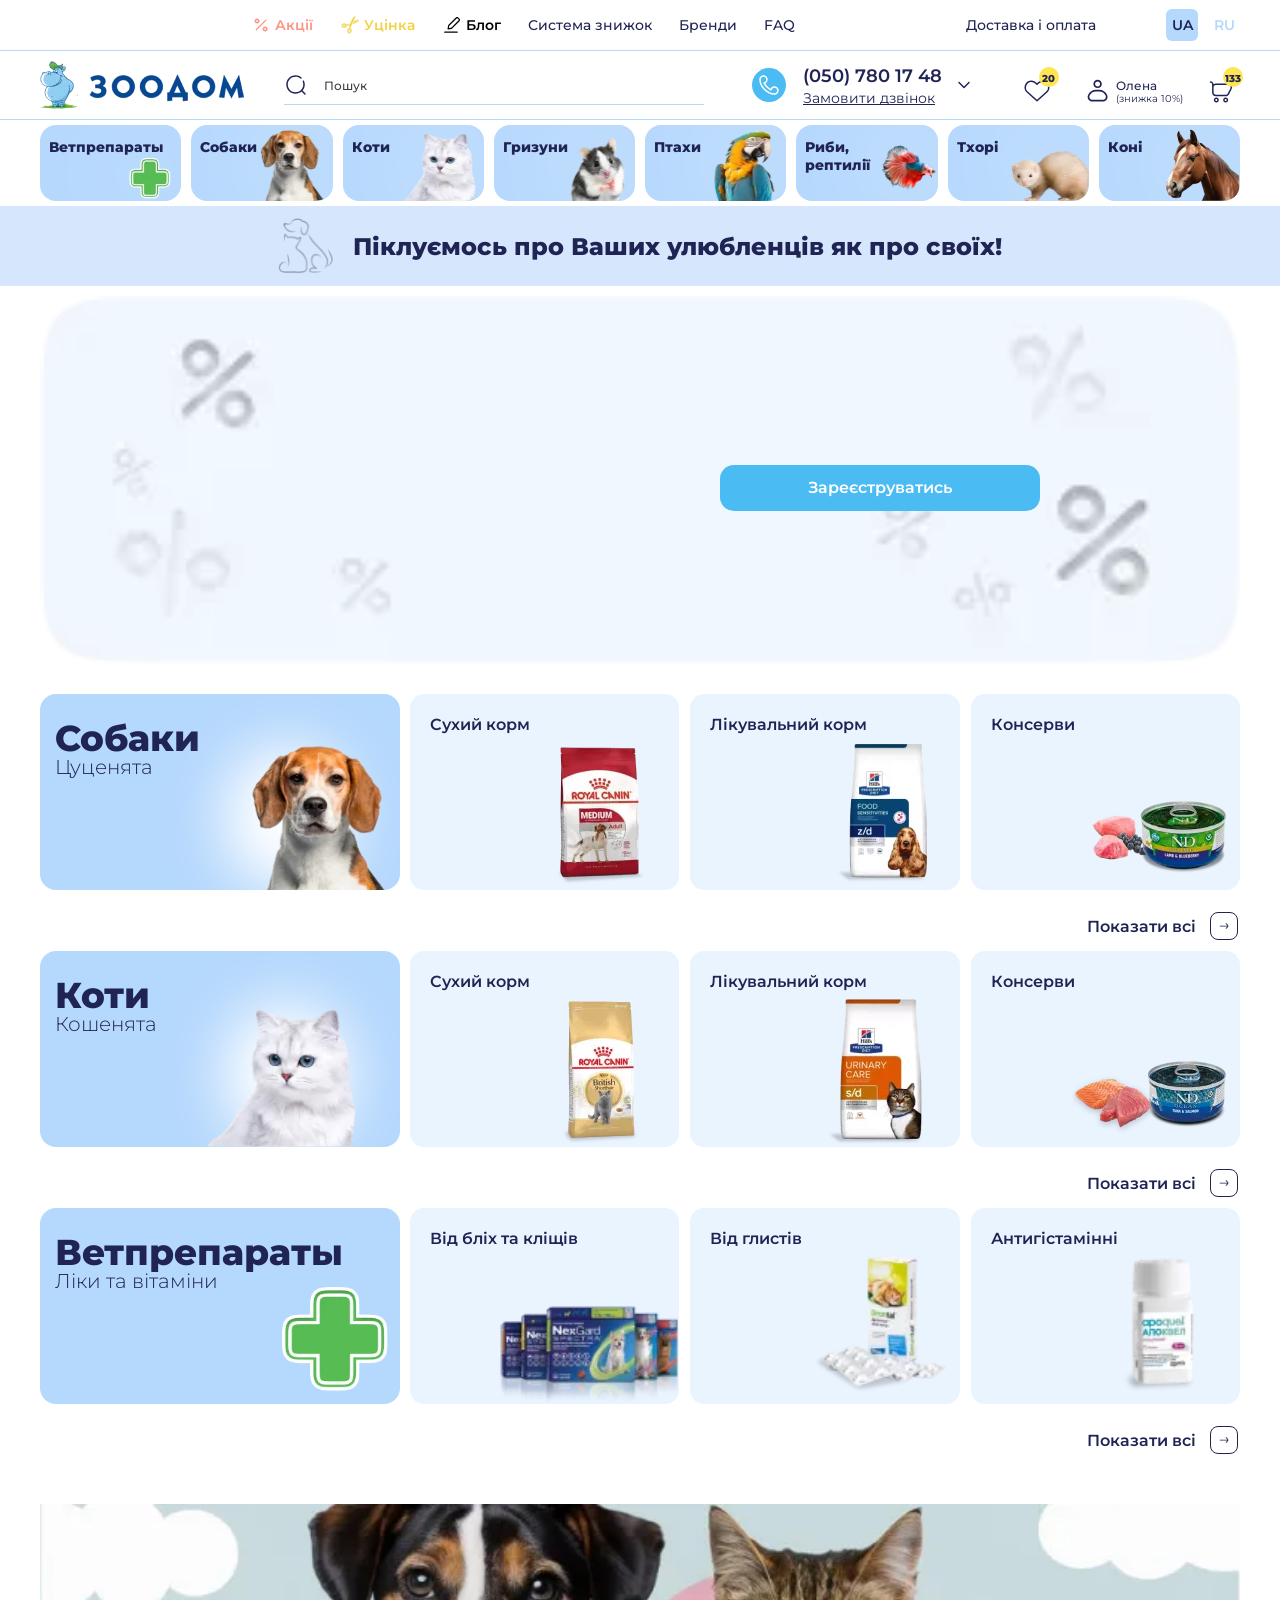
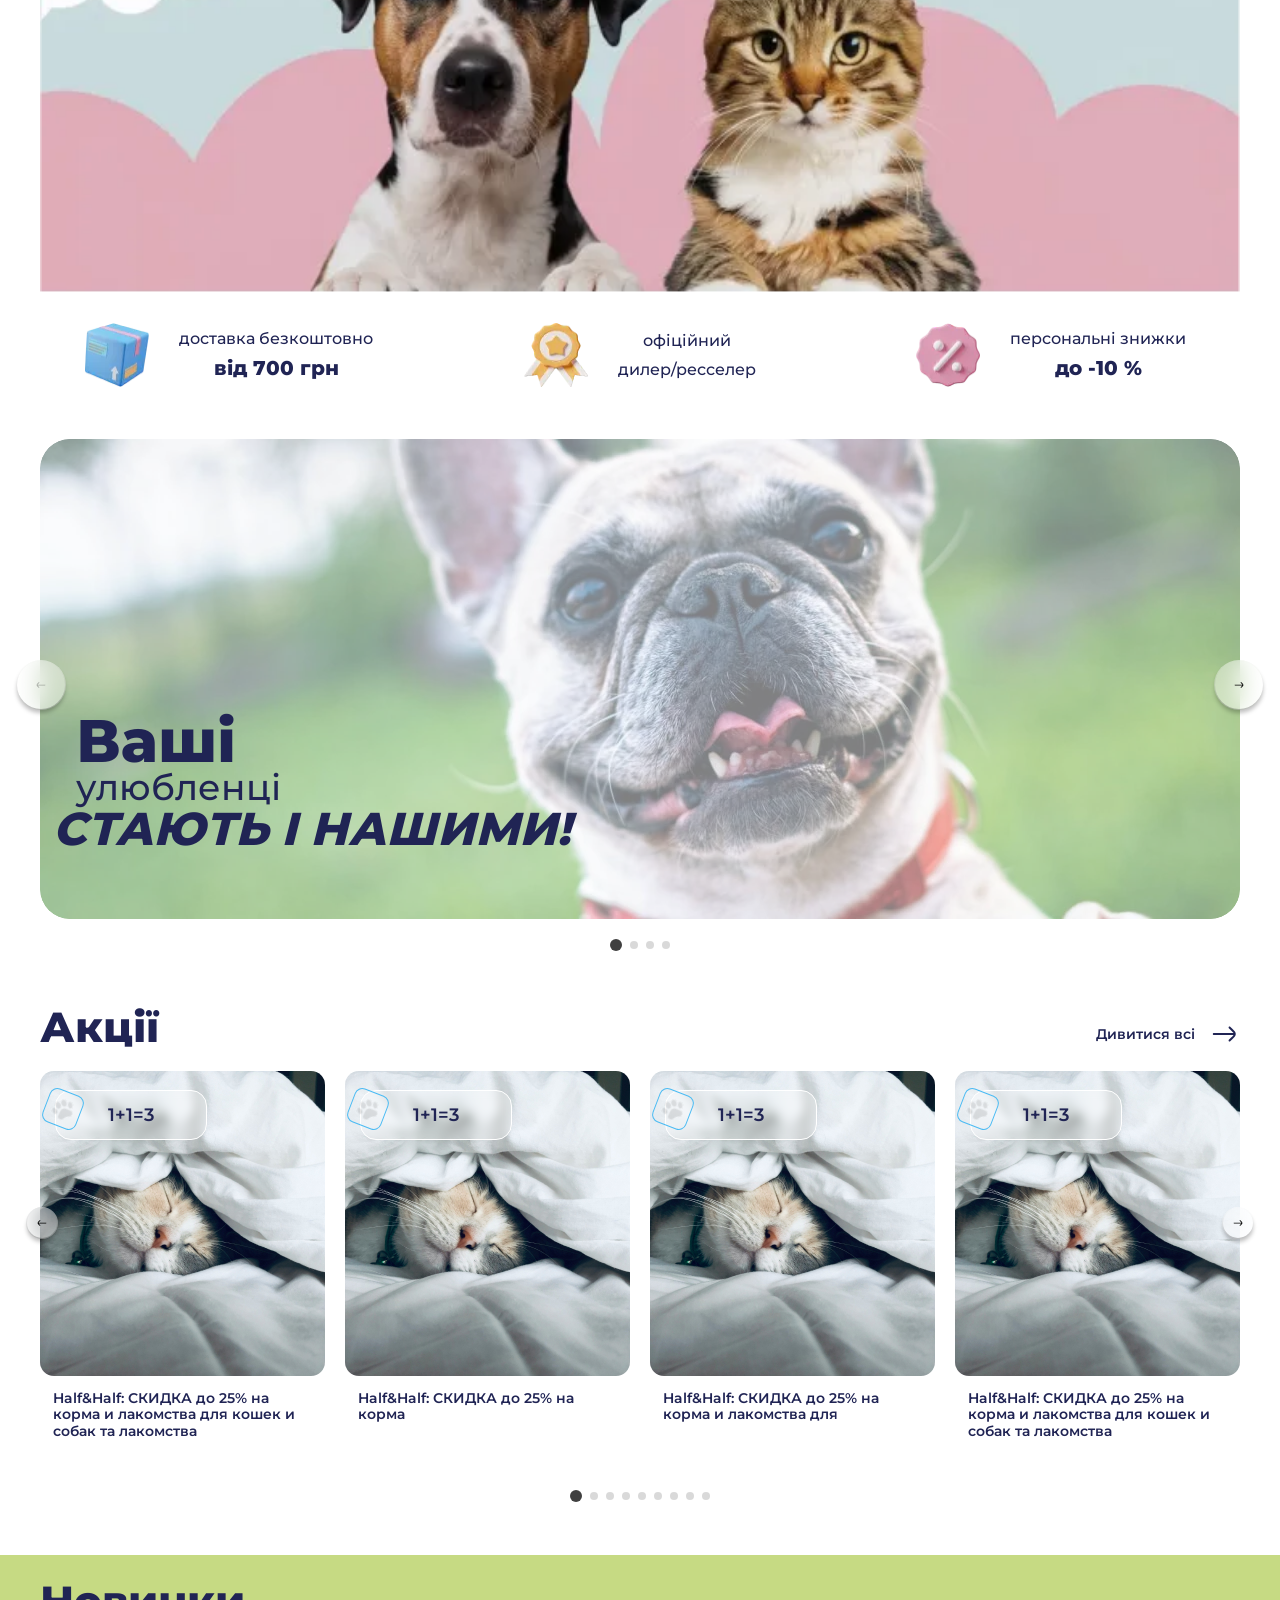
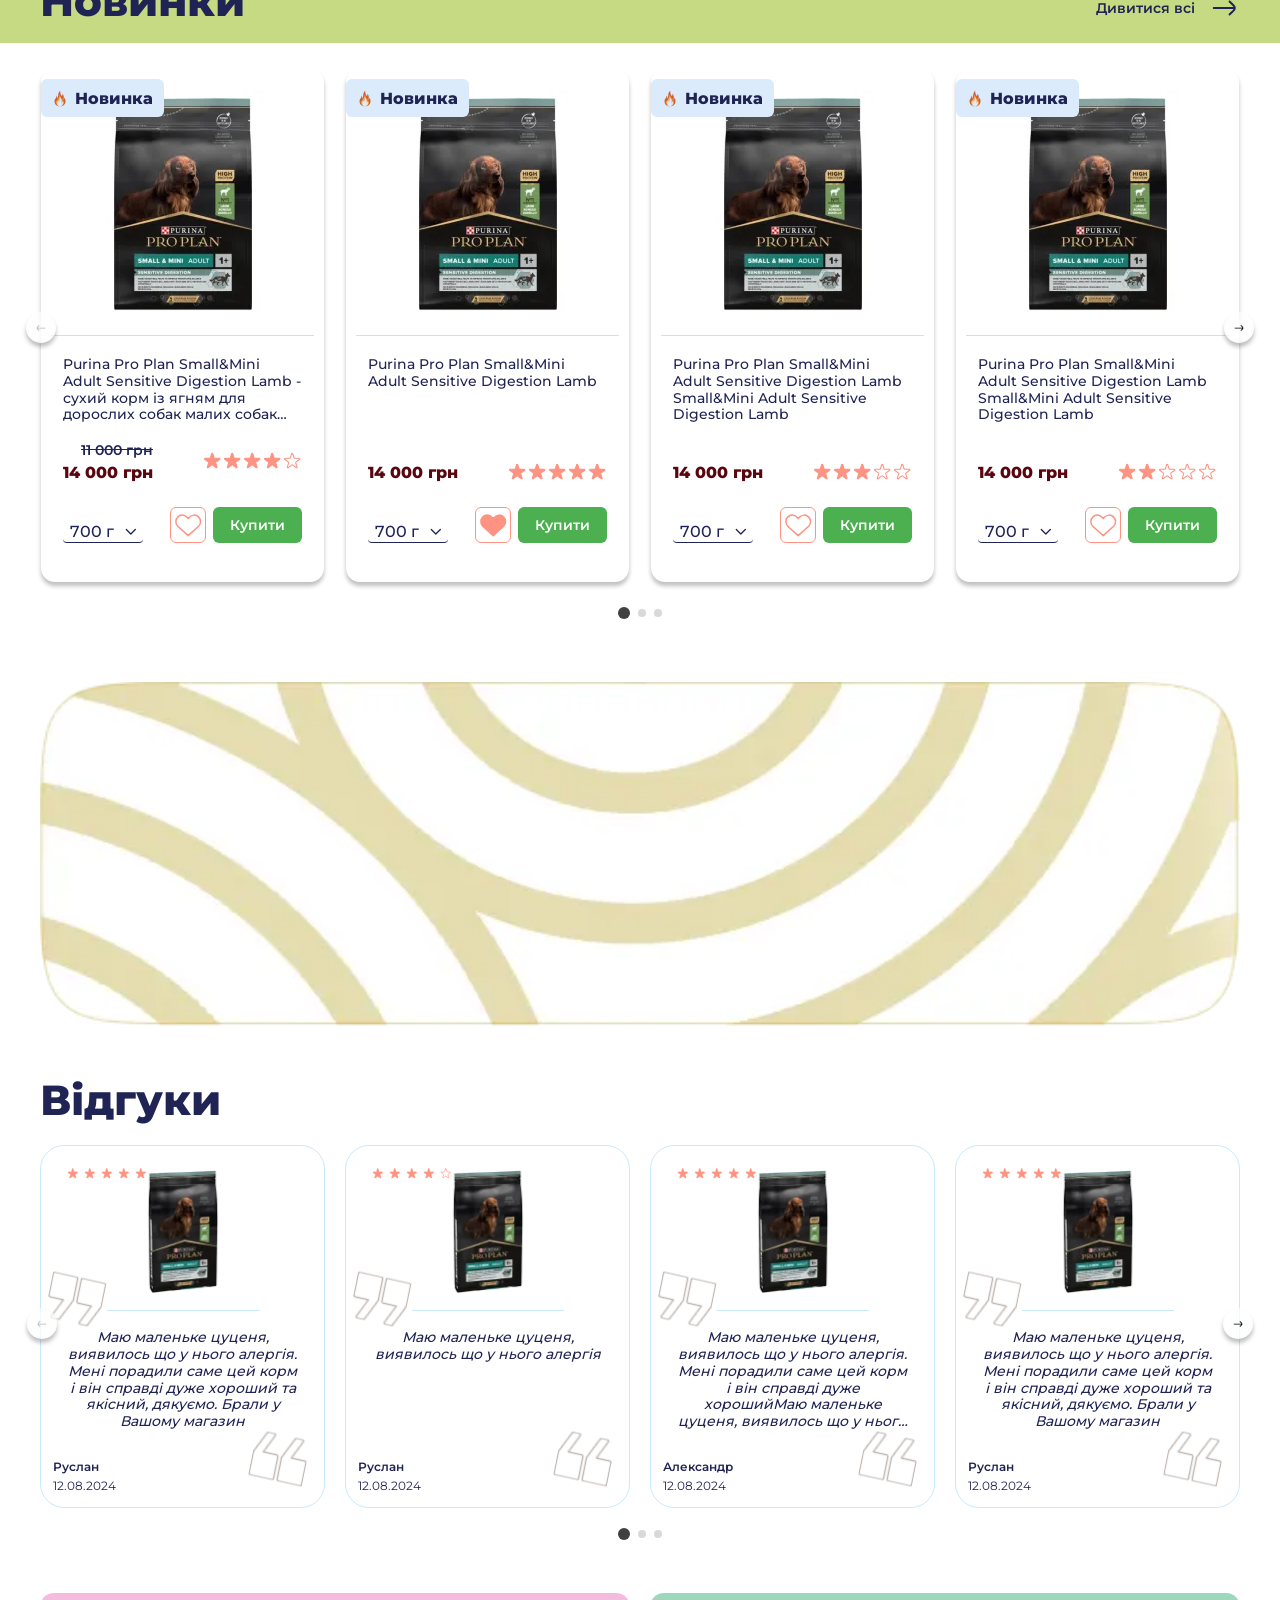
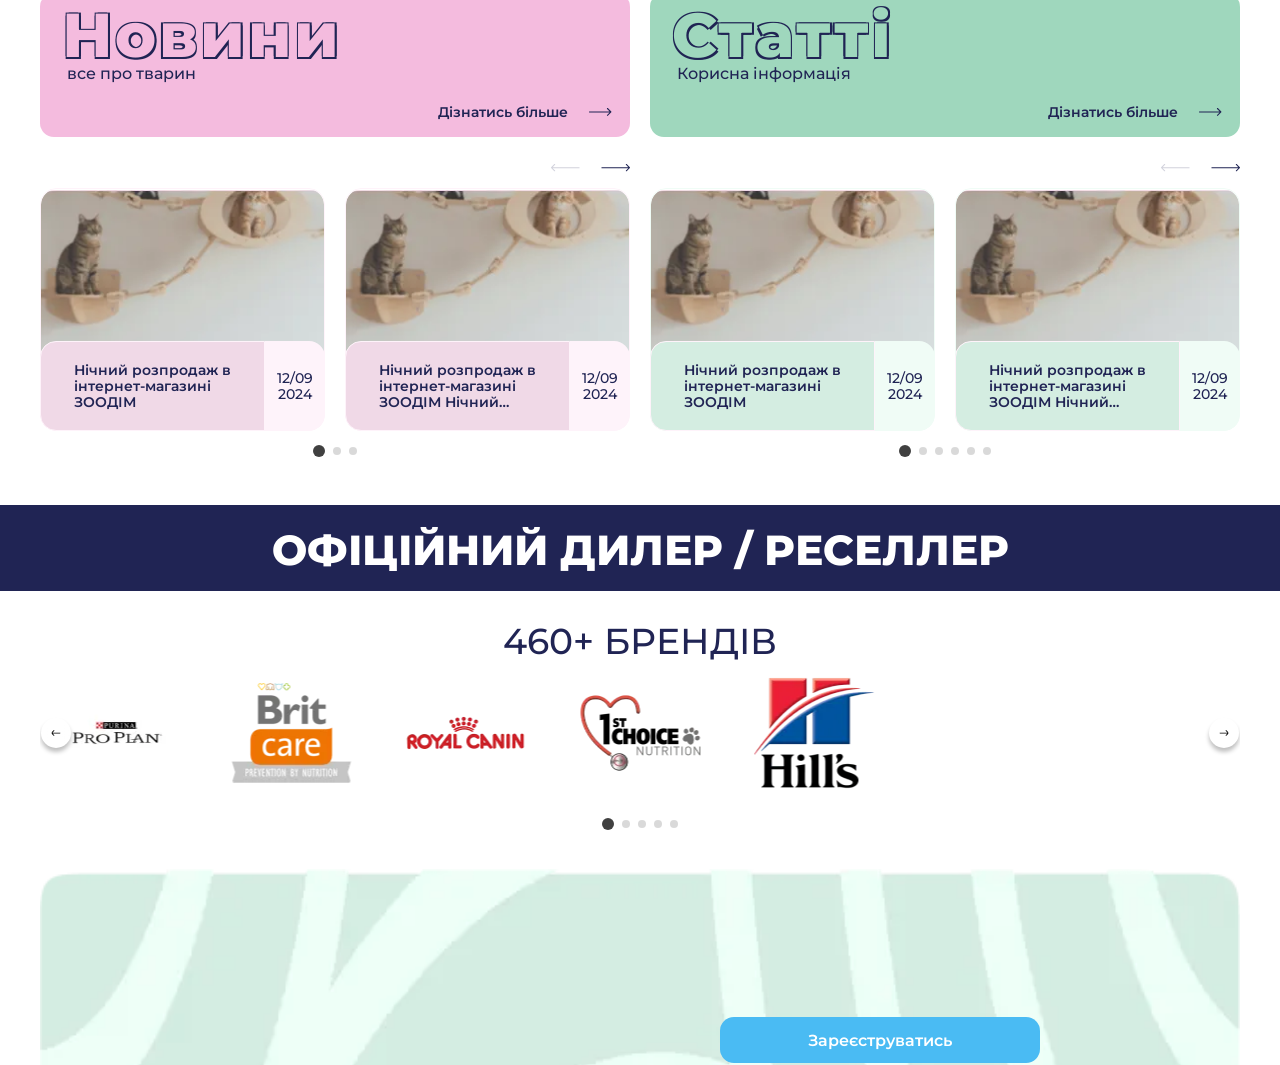
==== home.html @ b808e37b "liupki" ====
<!doctype html>
<html lang="uk">
<head>
    <meta charset="utf-8">
    <title>Zoodom</title>
    <meta name="description" content="">
    <meta name="viewport" content="width=device-width, initial-scale=1.0, maximum-scale=1.0, user-scalable=no">
    <!--swiper-->
    <link rel="stylesheet" href="js/modules/swiper.min.css">
    <!-- fonts -->
    <link rel="stylesheet" href="css/fonts.css">
    <!-- global-->
    <link rel="stylesheet" href="css/global.css">
    <!-- main -->
    <link rel="stylesheet" href="css/main.css">
    <!-- header -->
    <link rel="stylesheet" href="css/header.css">
    <!-- footer -->
    <link rel="stylesheet" href="css/footer.css">
    <!-- footer -->
    <link rel="stylesheet" href="css/modal.css">
    <!-- home -->
    <link rel="stylesheet" href="css/home.css">
    <link rel="preload" href="images/pics/fban-mob.webp" as="image">
    <link rel="preload" href="/images/pics/fban-desk.webp" as="image">
    <link rel="preload" href="/images/pics/fban-tablet.webp" as="image">
</head>
<body>
    <!-- Header Start-->
<header class="header js-header">
    <div class="container">
        <!-- Header top Start-->
        <div class="header__top">
            <div class="header__links">
                <a href="#!" class="link-icon link-icon--red">
                    <span class="link-icon__icon">
                        <img src="/images/empty.gif" data-src="images/icons/percentage.svg" alt="percentage" width="28" height="28" class="lazy">
                    </span>
                    <span class="link-icon__text">Акції</span>
                </a>
                <a href="#!" class="link-icon link-icon--yellow">
                    <span class="link-icon__icon">
                        <img src="/images/empty.gif" data-src="images/icons/free-icon.svg" alt="free-icon" width="28" height="28" class="lazy">
                    </span>
                    <span class="link-icon__text">Уцінка</span>
                </a>
                <a href="#!" class="link-icon link-icon--black">
                    <span class="link-icon__icon">
                        <img src="/images/empty.gif" data-src="images/icons/edit.svg" alt="edit" width="28" height="28" class="lazy">
                    </span>
                    <span class="link-icon__text">Блог</span>
                </a>
                <a href="#!" class="simple-link simple-link--dark-def">
                    <span class="simple-link__text">Система знижок</span>
                </a>
                <a href="#!" class="simple-link simple-link--dark-def">
                    <span class="simple-link__text">Бренди</span>
                </a>
                <a href="#!" class="simple-link simple-link--dark-def">
                    <span class="simple-link__text">FAQ</span>
                </a>
            </div>
            <div class="header__top-right">
                <a href="#!" class="simple-link simple-link--dark-def">
                    <span class="simple-link__text">Доставка і оплата</span>
                </a>
                <div class="lang-block">
                    <a class="lang-block__link is-current">UA</a>
                    <a href="#!" class="lang-block__link">RU</a>
                </div>
            </div>
        </div>
        <!-- Header body start-->
        <div class="header__body">
            <a class="logo logo--header">
                <img src="images/icons/logo.webp" alt="logo" width="204" height="50">
            </a>
            <div class="search-block js-search-block">
                <div class="search-block__body">
                    <label class="search-block__icon" for="search">
                        <img src="images/icons/search.svg" alt="search" width="24" height="24">
                    </label>
                    <input type="search" name="search" id="search" placeholder="Пошук" class="search-block__input js-search-input" autocomplete="off">
                    <div class="search-block__line"></div>
                    <button class="search-block__close js-search-clear">
                        <svg width="25" height="24" viewBox="0 0 25 24"  xmlns="http://www.w3.org/2000/svg">
                            <path fill-rule="evenodd" clip-rule="evenodd" d="M7.41996 17.1836C7.2247 16.9884 7.2247 16.6718 7.41996 16.4765L17.3195 6.57703C17.5147 6.38177 17.8313 6.38177 18.0266 6.57703C18.2218 6.77229 18.2218 7.08887 18.0266 7.28414L8.12707 17.1836C7.9318 17.3789 7.61522 17.3789 7.41996 17.1836Z" />
                            <path fill-rule="evenodd" clip-rule="evenodd" d="M7.41988 6.4766C7.61515 6.28134 7.93173 6.28134 8.12699 6.4766L18.0265 16.3761C18.2217 16.5714 18.2217 16.8879 18.0265 17.0832C17.8312 17.2785 17.5146 17.2785 17.3194 17.0832L7.41988 7.18371C7.22462 6.98844 7.22462 6.67186 7.41988 6.4766Z" />
                        </svg>
                    </button>
                </div>
                <div class="search-dropdown js-hover-dropdown" data-id="drop-search">
                    <div class="search-dropdown__body">
                        <button class="search-dropdown__close js-drop-close">
                            <svg width="25" height="24" viewBox="0 0 25 24"  xmlns="http://www.w3.org/2000/svg">
                                <path fill-rule="evenodd" clip-rule="evenodd" d="M7.41996 17.1836C7.2247 16.9884 7.2247 16.6718 7.41996 16.4765L17.3195 6.57703C17.5147 6.38177 17.8313 6.38177 18.0266 6.57703C18.2218 6.77229 18.2218 7.08887 18.0266 7.28414L8.12707 17.1836C7.9318 17.3789 7.61522 17.3789 7.41996 17.1836Z" />
                                <path fill-rule="evenodd" clip-rule="evenodd" d="M7.41988 6.4766C7.61515 6.28134 7.93173 6.28134 8.12699 6.4766L18.0265 16.3761C18.2217 16.5714 18.2217 16.8879 18.0265 17.0832C17.8312 17.2785 17.5146 17.2785 17.3194 17.0832L7.41988 7.18371C7.22462 6.98844 7.22462 6.67186 7.41988 6.4766Z" />
                            </svg>
                        </button>
                        <div class="search-dropdown__top">
                            Пошук
                        </div>
                        <div class="search-block__body">
                            <label class="search-block__icon" for="search">
                                <img src="images/icons/search.svg" alt="search" width="24" height="24">
                            </label>
                            <input type="search" name="search" id="search2" placeholder="Пошук" class="search-block__input js-search-input" autocomplete="off">
                            <div class="search-block__line"></div>
                            <button class="search-block__close js-search-clear">
                                <svg width="25" height="24" viewBox="0 0 25 24"  xmlns="http://www.w3.org/2000/svg">
                                    <path fill-rule="evenodd" clip-rule="evenodd" d="M7.41996 17.1836C7.2247 16.9884 7.2247 16.6718 7.41996 16.4765L17.3195 6.57703C17.5147 6.38177 17.8313 6.38177 18.0266 6.57703C18.2218 6.77229 18.2218 7.08887 18.0266 7.28414L8.12707 17.1836C7.9318 17.3789 7.61522 17.3789 7.41996 17.1836Z" />
                                    <path fill-rule="evenodd" clip-rule="evenodd" d="M7.41988 6.4766C7.61515 6.28134 7.93173 6.28134 8.12699 6.4766L18.0265 16.3761C18.2217 16.5714 18.2217 16.8879 18.0265 17.0832C17.8312 17.2785 17.5146 17.2785 17.3194 17.0832L7.41988 7.18371C7.22462 6.98844 7.22462 6.67186 7.41988 6.4766Z" />
                                </svg>
                            </button>
                        </div>
                        <div class="search-dropdown__result js-search-result">

                        </div>
                        <div class="empty-search js-search-empty">
                            <div class="empty-search__error">
                                За Вашим запитом нічого не знайдено! Перевірте правильність написання і спробуйте ще раз
                            </div>
                            <div class="empty-search__title">
                                Більш ніж 180 000 товарів
                            </div>
                            <div class="empty-search__bottom">
                                <div class="empty-search__sub-title">Популярні категорії</div>
                                <div class="empty-search__list">
                                    <a href="#!" class="srch-link">
                                        <span class="srch-link__icon">
                                            <svg width="34" height="8" viewBox="0 0 34 8"  xmlns="http://www.w3.org/2000/svg">
                                                <path fill-rule="evenodd" clip-rule="evenodd" d="M29.945 0.464806L33.127 3.64679C33.3223 3.84205 33.3223 4.15863 33.127 4.35389L29.945 7.53587C29.7497 7.73114 29.4332 7.73114 29.2379 7.53587C29.0426 7.34061 29.0426 7.02403 29.2379 6.82877L31.5663 4.50034H0.773438V3.50034H31.5663L29.2379 1.17191C29.0426 0.976651 29.0426 0.660068 29.2379 0.464806C29.4332 0.269544 29.7497 0.269544 29.945 0.464806Z" />
                                            </svg>
                                        </span>
                                        <span class="srch-link__text">Лежаки</span>
                                    </a>
                                    <a href="#!" class="srch-link">
                                        <span class="srch-link__icon">
                                            <svg width="34" height="8" viewBox="0 0 34 8"  xmlns="http://www.w3.org/2000/svg">
                                                <path fill-rule="evenodd" clip-rule="evenodd" d="M29.945 0.464806L33.127 3.64679C33.3223 3.84205 33.3223 4.15863 33.127 4.35389L29.945 7.53587C29.7497 7.73114 29.4332 7.73114 29.2379 7.53587C29.0426 7.34061 29.0426 7.02403 29.2379 6.82877L31.5663 4.50034H0.773438V3.50034H31.5663L29.2379 1.17191C29.0426 0.976651 29.0426 0.660068 29.2379 0.464806C29.4332 0.269544 29.7497 0.269544 29.945 0.464806Z" />
                                            </svg>
                                        </span>
                                        <span class="srch-link__text">Лежаки, матрасы, коврики и домики для собак</span>
                                    </a>
                                    <a href="#!" class="srch-link">
                                        <span class="srch-link__icon">
                                            <svg width="34" height="8" viewBox="0 0 34 8"  xmlns="http://www.w3.org/2000/svg">
                                                <path fill-rule="evenodd" clip-rule="evenodd" d="M29.945 0.464806L33.127 3.64679C33.3223 3.84205 33.3223 4.15863 33.127 4.35389L29.945 7.53587C29.7497 7.73114 29.4332 7.73114 29.2379 7.53587C29.0426 7.34061 29.0426 7.02403 29.2379 6.82877L31.5663 4.50034H0.773438V3.50034H31.5663L29.2379 1.17191C29.0426 0.976651 29.0426 0.660068 29.2379 0.464806C29.4332 0.269544 29.7497 0.269544 29.945 0.464806Z" />
                                            </svg>
                                        </span>
                                        <span class="srch-link__text">Килимки</span>
                                    </a>
                                    <a href="#!" class="srch-link">
                                        <span class="srch-link__icon">
                                            <svg width="34" height="8" viewBox="0 0 34 8"  xmlns="http://www.w3.org/2000/svg">
                                                <path fill-rule="evenodd" clip-rule="evenodd" d="M29.945 0.464806L33.127 3.64679C33.3223 3.84205 33.3223 4.15863 33.127 4.35389L29.945 7.53587C29.7497 7.73114 29.4332 7.73114 29.2379 7.53587C29.0426 7.34061 29.0426 7.02403 29.2379 6.82877L31.5663 4.50034H0.773438V3.50034H31.5663L29.2379 1.17191C29.0426 0.976651 29.0426 0.660068 29.2379 0.464806C29.4332 0.269544 29.7497 0.269544 29.945 0.464806Z" />
                                            </svg>
                                        </span>
                                        <span class="srch-link__text">Будиночки для собак</span>
                                    </a>
                                </div>
                            </div>
                        </div>
                    </div>
                </div>
            </div>
            <button class="count-link count-link--mob js-trigger-drop" data-id="drop-search">
                <span class="count-link__icon">
                    <svg width="24" height="24" viewBox="0 0 24 24" xmlns="http://www.w3.org/2000/svg">
                        <path fill-rule="evenodd" clip-rule="evenodd" d="M11.5195 3.75C7.22874 3.75 3.75024 7.22877 3.75024 11.5202C3.75024 15.8117 7.22874 19.2905 11.5195 19.2905C15.8103 19.2905 19.2887 15.8117 19.2887 11.5202C19.2887 10.4406 19.069 9.41429 18.6726 8.482C18.5105 8.10082 18.6881 7.66041 19.0693 7.49832C19.4505 7.33623 19.8909 7.51384 20.053 7.89503C20.5269 9.00957 20.7887 10.2353 20.7887 11.5202C20.7887 13.8096 19.9589 15.9052 18.5837 17.5225L21.5306 20.4697C21.8235 20.7626 21.8235 21.2375 21.5305 21.5304C21.2376 21.8232 20.7628 21.8232 20.4699 21.5303L17.5233 18.5834C15.9059 19.9598 13.8097 20.7905 11.5195 20.7905C6.40015 20.7905 2.25024 16.64 2.25024 11.5202C2.25024 6.40051 6.40015 2.25 11.5195 2.25C13.7918 2.25 15.8748 3.06868 17.4869 4.42634C17.8037 4.69316 17.8443 5.1663 17.5774 5.48313C17.3106 5.79995 16.8375 5.84049 16.5206 5.57366C15.1689 4.43524 13.4252 3.75 11.5195 3.75Z"/>
                    </svg>
                </span>
            </button>
            <div class="phone-block">
                <div class="phone-block__body js-trigger-drop" data-id="call">
                    <div class="phone-block__icon">
                        <img src="images/icons/phone-icon.svg" alt="phone" width="34" height="34">
                    </div>
                    <div class="phone-block__right">
                        <a href="tel:0507801748" class="phone-block__numb">(050) 780 17 48</a>
                        <button class="simple-link simple-link--dark-sec">
                            <span class="simple-link__text">Замовити  дзвінок</span>
                        </button>
                    </div>
                    <div class="phone-block__arrow">
                        <img src="images/icons/chevron.svg" alt="phone" width="24" height="24">
                    </div>
                </div>
                <button class="count-link count-link--mob js-trigger-drop" data-id="call">
                    <span class="count-link__icon">
                         <svg width="25" height="25" viewBox="0 0 25 25" xmlns="http://www.w3.org/2000/svg">
                        <path fill-rule="evenodd" clip-rule="evenodd" d="M8.55009 4.92235C7.47612 3.8488 5.73476 3.8488 4.6608 4.92235C4.05189 5.53102 3.78794 6.35317 3.87002 7.14958C3.87251 7.17371 3.87383 7.19795 3.87396 7.22221C3.8898 10.0118 5.37049 13.4063 8.19633 16.231C11.0222 19.0557 14.4181 20.536 17.2091 20.5518C17.2333 20.552 17.2575 20.5533 17.2816 20.5558C18.0787 20.6378 18.9013 20.3739 19.5102 19.7652C20.584 18.6918 20.584 16.9516 19.5102 15.8782C18.4363 14.8047 16.6949 14.8047 15.621 15.8782C15.1947 16.3043 14.9385 16.8333 14.8503 17.3848C14.8119 17.6247 14.6598 17.8311 14.442 17.9387C14.2242 18.0463 13.9678 18.0418 13.754 17.9266C12.3098 17.1485 10.8986 16.1054 9.61075 14.818C8.32286 13.5306 7.27928 12.12 6.50088 10.6763C6.38557 10.4624 6.38101 10.206 6.48863 9.98813C6.59625 9.7703 6.80273 9.61811 7.04265 9.57975C7.59457 9.49152 8.12388 9.23534 8.55009 8.80929C9.62389 7.73591 9.62389 5.99573 8.55009 4.92235ZM3.60034 3.86148C5.26005 2.20242 7.95084 2.20242 9.61054 3.86148C11.2704 5.5207 11.2704 8.21094 9.61054 9.87016C9.21852 10.262 8.76825 10.5616 8.28754 10.7685C8.92991 11.8022 9.72696 12.8132 10.6712 13.7571C11.6156 14.7012 12.6273 15.498 13.6616 16.1403C13.8686 15.6596 14.1684 15.2093 14.5605 14.8174C16.2202 13.1583 18.911 13.1583 20.5707 14.8174C22.2306 16.4766 22.2306 19.1668 20.5707 20.826C19.6385 21.7578 18.3803 22.1659 17.1652 22.0515C13.9017 22.0209 10.1625 20.3173 7.13588 17.2919C4.10931 14.2665 2.40487 10.5287 2.37425 7.26611C2.25982 6.05118 2.66817 4.79329 3.60034 3.86148Z"/>
                    </svg>
                    </span>
                </button>
                <div class="call-dropdown js-hover-dropdown" data-id="call">
                    <div class="call-dropdown__body">
                        <button class="call-dropdown__close js-drop-close">
                            <svg width="25" height="24" viewBox="0 0 25 24"  xmlns="http://www.w3.org/2000/svg">
                                <path fill-rule="evenodd" clip-rule="evenodd" d="M7.41996 17.1836C7.2247 16.9884 7.2247 16.6718 7.41996 16.4765L17.3195 6.57703C17.5147 6.38177 17.8313 6.38177 18.0266 6.57703C18.2218 6.77229 18.2218 7.08887 18.0266 7.28414L8.12707 17.1836C7.9318 17.3789 7.61522 17.3789 7.41996 17.1836Z" />
                                <path fill-rule="evenodd" clip-rule="evenodd" d="M7.41988 6.4766C7.61515 6.28134 7.93173 6.28134 8.12699 6.4766L18.0265 16.3761C18.2217 16.5714 18.2217 16.8879 18.0265 17.0832C17.8312 17.2785 17.5146 17.2785 17.3194 17.0832L7.41988 7.18371C7.22462 6.98844 7.22462 6.67186 7.41988 6.4766Z" />
                            </svg>
                        </button>
                        <div class="call-dropdown__phones-title">Консультація менеджерів</div>
                        <div class="call-dropdown__phones">
                            <a href="tel:0638649920">(050) 780 17 48</a>
                            <a href="tel:0638649920">(063) 864 99 20</a>
                            <a href="tel:0974348810">(097) 434 88 10</a>
                            <a href="tel:0953429962">(095) 342 99 62</a>
                        </div>
                        <button class="phone-link">
                            <span class="phone-link__icon">
                                <img src="images/empty.gif" data-src="images/icons/call.svg" alt="phone" width="24" height="24" class="lazy">
                            </span>
                            <span class="phone-link__text">Замовити  дзвінок</span>
                        </button>
                        <div class="chat-block">
                            <div class="chat-block__title">Он-лайн чат</div>
                            <div class="chat-block__list">
                                <a href="#!" class="chat-link" target="_blank">
                                    <img src="images/icons/viber.svg" alt="logo" width="40" height="40">
                                </a>
                                <a href="#!" class="chat-link" target="_blank">
                                    <img src="images/icons/telega.svg" alt="logo" width="40" height="40">
                                </a>
                                <a href="#!" class="chat-link" target="_blank">
                                    <img src="images/icons/message.svg" alt="logo" width="40" height="40">
                                </a>
                                <a href="#!" class="chat-link" target="_blank">
                                    <img src="images/icons/insta2.svg" alt="logo" width="40" height="40">
                                </a>
                                <a href="#!" class="chat-link" target="_blank">
                                    <img src="images/icons/chat.svg" alt="logo" width="40" height="40">
                                </a>
                            </div>
                        </div>
                        <div class="map-way">
                            <div class="map-way__left">
                                <img src="images/icons/point.svg" alt="logo" width="26" height="26">
                                <div class="map-way__text">Карта проїзду:</div>
                            </div>
                            <div class="map-way__links">
                                <a href="#!" target="_blank">
                                    <svg width="37" height="36" viewBox="0 0 37 36"  xmlns="http://www.w3.org/2000/svg">
                                        <path fill-rule="evenodd" clip-rule="evenodd" d="M17.6069 8.16634C17.6069 6.87768 18.6516 5.83301 19.9403 5.83301C21.2289 5.83301 22.2736 6.87768 22.2736 8.16634C22.2736 9.45501 21.2289 10.4997 19.9403 10.4997C18.6516 10.4997 17.6069 9.45501 17.6069 8.16634Z" />
                                        <path fill-rule="evenodd" clip-rule="evenodd" d="M17.1402 22.4004C17.6556 22.787 17.7601 23.5183 17.3735 24.0337L13.8735 28.7004C13.4869 29.2159 12.7556 29.3203 12.2402 28.9337C11.7247 28.5471 11.6202 27.8159 12.0068 27.3004L15.5068 22.6337C15.8934 22.1183 16.6247 22.0138 17.1402 22.4004Z" />
                                        <path fill-rule="evenodd" clip-rule="evenodd" d="M18.9651 11.6821C19.6007 11.788 20.03 12.3891 19.9241 13.0247L18.8561 19.4324L21.9316 22.5079C22.0202 22.5966 22.094 22.699 22.1501 22.8111L24.4835 27.4778C24.7716 28.0541 24.538 28.7549 23.9617 29.043C23.3854 29.3312 22.6846 29.0976 22.3965 28.5213L20.1478 24.024L16.7817 20.6578C16.5152 20.3914 16.3939 20.0127 16.4558 19.6411L17.6225 12.6411C17.7284 12.0055 18.3295 11.5761 18.9651 11.6821Z" />
                                        <path fill-rule="evenodd" clip-rule="evenodd" d="M18.4903 11.7019C18.8878 11.6025 19.3084 11.7189 19.5982 12.0087L22.9034 15.314L26.1422 16.3936C26.7534 16.5973 27.0838 17.258 26.88 17.8693C26.6763 18.4806 26.0156 18.8109 25.4043 18.6071L21.9043 17.4405C21.7325 17.3832 21.5763 17.2867 21.4483 17.1586L18.4154 14.1257L14.8271 15.0228L12.744 18.1475C12.3866 18.6836 11.6622 18.8285 11.1261 18.4711C10.59 18.1137 10.4451 17.3893 10.8025 16.8532L13.1358 13.3532C13.2968 13.1117 13.542 12.9389 13.8236 12.8685L18.4903 11.7019Z" />
                                    </svg>
                                </a>
                                <a href="#!" target="_blank">
                                    <svg width="37" height="36" viewBox="0 0 37 36"  xmlns="http://www.w3.org/2000/svg">
                                        <path d="M34.5234 15.75H30.4889L24.3984 9.65954C24.1903 9.4497 23.9425 9.28333 23.6694 9.17011C23.3964 9.05689 23.1036 8.99907 22.808 9.00001H7.00031C6.63074 9.0007 6.26703 9.0924 5.94132 9.26703C5.61561 9.44166 5.33792 9.69383 5.13281 10.0013L0.961875 16.2506C0.839323 16.4358 0.773804 16.6529 0.773438 16.875L0.773438 23.625C0.773438 24.2217 1.01049 24.794 1.43245 25.216C1.8544 25.638 2.4267 25.875 3.02344 25.875H5.41406C5.6619 26.843 6.22485 27.7009 7.01416 28.3136C7.80347 28.9263 8.77425 29.2588 9.77344 29.2588C10.7726 29.2588 11.7434 28.9263 12.5327 28.3136C13.322 27.7009 13.885 26.843 14.1328 25.875H23.4141C23.6619 26.843 24.2248 27.7009 25.0142 28.3136C25.8035 28.9263 26.7742 29.2588 27.7734 29.2588C28.7726 29.2588 29.7434 28.9263 30.5327 28.3136C31.322 27.7009 31.885 26.843 32.1328 25.875H34.5234C35.1202 25.875 35.6925 25.638 36.1144 25.216C36.5364 24.794 36.7734 24.2217 36.7734 23.625V18C36.7734 17.4033 36.5364 16.831 36.1144 16.409C35.6925 15.9871 35.1202 15.75 34.5234 15.75ZM7.00031 11.25H22.808L27.308 15.75H4.00781L7.00031 11.25ZM9.77344 27C9.32843 27 8.89342 26.8681 8.5234 26.6208C8.15339 26.3736 7.86501 26.0222 7.69471 25.611C7.52441 25.1999 7.47985 24.7475 7.56667 24.3111C7.65349 23.8746 7.86778 23.4737 8.18245 23.159C8.49712 22.8444 8.89803 22.6301 9.33448 22.5432C9.77094 22.4564 10.2233 22.501 10.6345 22.6713C11.0456 22.8416 11.397 23.13 11.6442 23.5C11.8915 23.87 12.0234 24.305 12.0234 24.75C12.0234 25.3467 11.7864 25.919 11.3644 26.341C10.9425 26.763 10.3702 27 9.77344 27ZM27.7734 27C27.3284 27 26.8934 26.8681 26.5234 26.6208C26.1534 26.3736 25.865 26.0222 25.6947 25.611C25.5244 25.1999 25.4799 24.7475 25.5667 24.3111C25.6535 23.8746 25.8678 23.4737 26.1824 23.159C26.4971 22.8444 26.898 22.6301 27.3345 22.5432C27.7709 22.4564 28.2233 22.501 28.6345 22.6713C29.0456 22.8416 29.397 23.13 29.6442 23.5C29.8915 23.87 30.0234 24.305 30.0234 24.75C30.0234 25.3467 29.7864 25.919 29.3644 26.341C28.9425 26.763 28.3702 27 27.7734 27ZM34.5234 23.625H32.1328C31.885 22.657 31.322 21.7991 30.5327 21.1864C29.7434 20.5737 28.7726 20.2412 27.7734 20.2412C26.7742 20.2412 25.8035 20.5737 25.0142 21.1864C24.2248 21.7991 23.6619 22.657 23.4141 23.625H14.1328C13.885 22.657 13.322 21.7991 12.5327 21.1864C11.7434 20.5737 10.7726 20.2412 9.77344 20.2412C8.77425 20.2412 7.80347 20.5737 7.01416 21.1864C6.22485 21.7991 5.6619 22.657 5.41406 23.625H3.02344V18H34.5234V23.625Z" />
                                    </svg>

                                </a>
                            </div>
                        </div>
                        <div class="schedule schedule--sec">
                            <div class="schedule__title">Ми працюємо:</div>
                            <div class="schedule__body-wrap">
                                <div class="schedule__icon">
                                    <img src="images/icons/clock.svg" alt="logo" width="24" height="24">
                                </div>
                                <div class="schedule__body">
                                    <div class="schedule__item">
                                        <span>Пн-Пт</span>
                                        <span>9:00 - 18:00</span>
                                    </div>
                                    <div class="schedule__item">
                                        <span>Сб</span>
                                        <span>10:00 -  17:00</span>
                                    </div>
                                    <div class="schedule__bottom">(тільки колл-центр)</div>
                                </div>
                            </div>
                        </div>
                        <a href="mailto:z_dom@gmail.com" class="mail-link">
                            <span class="mail-link__icon">
                                <svg width="33" height="32" viewBox="0 0 33 32"  xmlns="http://www.w3.org/2000/svg">
                                    <path fill-rule="evenodd" clip-rule="evenodd" d="M2.34961 23.7786V8.83327C2.34961 6.97833 3.85333 5.47461 5.70827 5.47461H27.4469C29.3018 5.47461 30.8055 6.97834 30.8055 8.83327V23.7786C30.8055 25.6335 29.3018 27.1372 27.4469 27.1372H5.70827C3.85333 27.1372 2.34961 25.6335 2.34961 23.7786ZM4.34961 8.83327V23.7786C4.34961 24.5289 4.9579 25.1372 5.70827 25.1372H27.4469C28.1972 25.1372 28.8055 24.5289 28.8055 23.7786V8.83327C28.8055 8.08291 28.1972 7.47461 27.4469 7.47461H5.70827C4.9579 7.47461 4.34961 8.0829 4.34961 8.83327Z" />
                                    <path fill-rule="evenodd" clip-rule="evenodd" d="M16.0229 17.1383L3.79492 8.98637L4.90432 7.32227L16.5776 15.1044L28.2509 7.32227L29.3603 8.98637L17.1323 17.1383C16.7964 17.3623 16.3588 17.3623 16.0229 17.1383Z" />
                                </svg>
                            </span>
                            <span class="mail-link__text">z_dom@gmail.com</span>
                        </a>
                    </div>
                </div>
            </div>
            <div class="header__log">
                <a href="#!" class="count-link count-link--desk" data-id-modal="basket-popup">
                    <span class="count-link__numb">20</span>
                    <span class="count-link__icon">
                        <svg width="29" height="28" viewBox="0 0 29 28" xmlns="http://www.w3.org/2000/svg">
                            <path fill-rule="evenodd" clip-rule="evenodd" d="M4.55638 14.2293L14.0075 22.79L23.4586 14.2293C25.7806 11.8928 25.2687 8.42614 23.2638 6.4273C22.2775 5.44399 20.9643 4.8625 19.5063 4.96591C18.0482 5.06931 16.3316 5.86672 14.57 7.8641C14.4276 8.02553 14.2227 8.118 14.0075 8.118C13.7922 8.118 13.5874 8.02553 13.445 7.8641C11.6834 5.86682 9.9642 5.06666 8.50247 4.96074C7.04075 4.85483 5.72433 5.43396 4.7365 6.41483C2.73013 8.40705 2.21477 11.8733 4.55638 14.2293ZM14.0075 6.26887C12.2272 4.46776 10.3741 3.59242 8.61087 3.46467C6.66108 3.32339 4.93337 4.10548 3.6796 5.35042C1.20636 7.80623 0.44678 12.241 3.50841 15.3026C3.51714 15.3114 3.52609 15.3199 3.53524 15.3282L13.504 24.3578C13.7897 24.6167 14.2252 24.6167 14.511 24.3578L24.4797 15.3282C24.4889 15.3199 24.4978 15.3114 24.5065 15.3026C27.5516 12.2576 26.7885 7.82321 24.3229 5.36504C23.0721 4.11803 21.348 3.33152 19.4001 3.46966C17.6387 3.59458 15.7874 4.46819 14.0075 6.26887Z" />
                        </svg>
                    </span>
                </a>
                <div class="log-item">
                    <div class="log-item__body-wrap" >
                        <span class="log-item__icon js-trigger-drop" data-id="acc-menu">
                            <svg width="25" height="25" viewBox="0 0 25 25"  xmlns="http://www.w3.org/2000/svg">
                                <path fill-rule="evenodd" clip-rule="evenodd" d="M8.40297 6.16016C8.40297 4.08909 10.0819 2.41016 12.153 2.41016C14.224 2.41016 15.903 4.08909 15.903 6.16016C15.903 8.23122 14.224 9.91016 12.153 9.91016C10.0819 9.91016 8.40297 8.23122 8.40297 6.16016ZM12.153 3.91016C10.9103 3.91016 9.90297 4.91752 9.90297 6.16016C9.90297 7.4028 10.9103 8.41016 12.153 8.41016C13.3956 8.41016 14.403 7.4028 14.403 6.16016C14.403 4.91752 13.3956 3.91016 12.153 3.91016ZM3.63602 15.9766C4.87019 13.1998 7.62395 11.4102 10.6627 11.4102H13.6432C16.682 11.4102 19.4358 13.1998 20.6699 15.9766C21.9101 18.7671 19.8675 21.9102 16.8139 21.9102H7.49206C4.43842 21.9102 2.39582 18.7671 3.63602 15.9766ZM10.6627 12.9102C8.21674 12.9102 6.00016 14.3507 5.00674 16.5858C4.2074 18.3844 5.52391 20.4102 7.49206 20.4102H16.8139C18.782 20.4102 20.0985 18.3844 19.2992 16.5858C18.3058 14.3507 16.0892 12.9102 13.6432 12.9102H10.6627Z" />
                            </svg>
                        </span>
                        <span class="log-item__body">
                            <span class="log-item__name">Олена</span>
                             <span class="log-item__sub">(знижка 10%)</span>
                        </span>
                    </div>
                    <div class="acc-menu js-hover-dropdown" data-id="acc-menu">
                        <div class="acc-menu__body">
                            <button class="acc-menu__close js-drop-close">
                                <svg width="25" height="24" viewBox="0 0 25 24"  xmlns="http://www.w3.org/2000/svg">
                                    <path fill-rule="evenodd" clip-rule="evenodd" d="M7.41996 17.1836C7.2247 16.9884 7.2247 16.6718 7.41996 16.4765L17.3195 6.57703C17.5147 6.38177 17.8313 6.38177 18.0266 6.57703C18.2218 6.77229 18.2218 7.08887 18.0266 7.28414L8.12707 17.1836C7.9318 17.3789 7.61522 17.3789 7.41996 17.1836Z" />
                                    <path fill-rule="evenodd" clip-rule="evenodd" d="M7.41988 6.4766C7.61515 6.28134 7.93173 6.28134 8.12699 6.4766L18.0265 16.3761C18.2217 16.5714 18.2217 16.8879 18.0265 17.0832C17.8312 17.2785 17.5146 17.2785 17.3194 17.0832L7.41988 7.18371C7.22462 6.98844 7.22462 6.67186 7.41988 6.4766Z" />
                                </svg>
                            </button>
                            <button class="acc-link" data-id-modal="modal-1">
                                <span class="acc-link__icon">
                                    <img src="images/icons/user2.svg" alt="logo" width="20" height="20">
                                </span>
                                <span class="acc-link__text">Особисті данні</span>
                            </button>
                            <button class="acc-link" data-id-modal="empty-popup">
                                <span class="acc-link__icon">
                                    <img src="images/icons/orders.svg" alt="logo" width="20" height="20">
                                </span>
                                <span class="acc-link__text">Мої замовлення</span>
                            </button>
                            <a href="#!" class="acc-link">
                                <span class="acc-link__icon">
                                    <img src="images/icons/cart3.svg" alt="logo" width="20" height="20">
                                </span>
                                <span class="acc-link__text">Купували раніше</span>
                            </a>
                            <a href="#!" class="acc-link">
                                <span class="acc-link__icon">
                                    <img src="images/icons/like3.svg" alt="logo" width="20" height="20">
                                </span>
                                <span class="acc-link__text">Вибране</span>
                            </a>
                            <a href="#!" class="acc-link">
                                <span class="acc-link__icon">
                                    <img src="images/icons/percentage2.svg" alt="logo" width="20" height="20">
                                </span>
                                <span class="acc-link__text">Мої знижки</span>
                            </a>
                            <a href="#!" class="acc-link">
                                <span class="acc-link__icon">
                                    <img src="images/icons/pets.svg" alt="logo" width="20" height="20">
                                </span>
                                <span class="acc-link__text">Мої улюбленці</span>
                            </a>
                            <a href="#!" class="acc-link">
                                <span class="acc-link__icon">
                                    <img src="images/icons/home.svg" alt="logo" width="20" height="20">
                                </span>
                                <span class="acc-link__text">Моя адреса</span>
                            </a>
                            <a href="#!" class="acc-link">
                                <span class="acc-link__icon">
                                    <img src="images/icons/revs.svg" alt="logo" width="20" height="20">
                                </span>
                                <span class="acc-link__text">Мої відгуки</span>
                            </a>
                            <a href="#!" class="acc-link">
                                <span class="acc-link__icon">
                                    <img src="images/icons/quit.svg" alt="logo" width="20" height="20">
                                </span>
                                <span class="acc-link__text">Вихід</span>
                            </a>

                        </div>
                    </div>
                </div>
                <button class="count-link" data-id-modal="basket-popup">
                    <span class="count-link__numb">133</span>
                    <span class="count-link__icon">
                       <svg width="28" height="29" viewBox="0 0 28 29" xmlns="http://www.w3.org/2000/svg">
                            <path fill-rule="evenodd" clip-rule="evenodd" d="M9.3335 22.1143C8.78121 22.1143 8.3335 22.562 8.3335 23.1143C8.3335 23.6665 8.78121 24.1143 9.3335 24.1143C9.88578 24.1143 10.3335 23.6665 10.3335 23.1143C10.3335 22.562 9.88578 22.1143 9.3335 22.1143ZM6.8335 23.1143C6.8335 21.7335 7.95278 20.6143 9.3335 20.6143C10.7142 20.6143 11.8335 21.7335 11.8335 23.1143C11.8335 24.495 10.7142 25.6143 9.3335 25.6143C7.95278 25.6143 6.8335 24.495 6.8335 23.1143ZM18.6668 22.1143C18.1145 22.1143 17.6668 22.562 17.6668 23.1143C17.6668 23.6665 18.1145 24.1143 18.6668 24.1143C19.2191 24.1143 19.6668 23.6665 19.6668 23.1143C19.6668 22.562 19.2191 22.1143 18.6668 22.1143ZM16.1668 23.1143C16.1668 21.7335 17.2861 20.6143 18.6668 20.6143C20.0475 20.6143 21.1668 21.7335 21.1668 23.1143C21.1668 24.495 20.0475 25.6143 18.6668 25.6143C17.2861 25.6143 16.1668 24.495 16.1668 23.1143Z"/>
                            <path fill-rule="evenodd" clip-rule="evenodd" d="M2.75 5.03027C2.75 4.61606 3.08579 4.28027 3.5 4.28027C5.20279 4.28027 6.58319 5.66058 6.58333 7.36333C7.21008 6.89257 7.98913 6.61361 8.83333 6.61361H21.3373C24.1426 6.61361 25.9546 9.58093 24.6733 12.0764L22.0633 17.1598C21.4211 18.4105 20.1333 19.1969 18.7273 19.1969H8.83334C6.76227 19.1969 5.08333 17.518 5.08333 15.4469V7.36361C5.08333 6.48915 4.37445 5.78027 3.5 5.78027C3.08579 5.78027 2.75 5.44449 2.75 5.03027ZM6.58333 10.3636V15.4469C6.58333 16.6896 7.59069 17.6969 8.83334 17.6969H18.7273C19.5709 17.6969 20.3436 17.2251 20.7289 16.4746L23.3389 11.3913C24.1077 9.894 23.0205 8.11361 21.3373 8.11361H8.83333C7.59069 8.11361 6.58333 9.12097 6.58333 10.3636Z" />
                        </svg>
                    </span>
                </button>
                <button class="burger js-trigger-drop" data-id="mmenu">
                    <svg width="23" height="15" viewBox="0 0 23 15" fill="none" xmlns="http://www.w3.org/2000/svg">
                        <rect x="0.105469" y="0.320312" width="22" height="2" rx="1" fill="#404040"/>
                        <rect x="0.105469" y="6.32031" width="22" height="2" rx="1" fill="#404040"/>
                        <rect x="0.105469" y="12.3203" width="22" height="2" rx="1" fill="#404040"/>
                    </svg>
                    <img src="images/icons/closem.svg" alt="logo" width="32" height="32">
                </button>
            </div>
        </div>
    </div>
</header>
<div class="mobile-menu js-hover-dropdown" data-id="mmenu">
    <div class="mobile-menu__body">
        <div class="mobile-menu__top js-append-after">
            <div class="lang-block">
                <a class="lang-block__link is-current">UA</a>
                <a href="#!" class="lang-block__link">RU</a>
            </div>
        </div>

        <div class="mobile-menu__links">
            <a href="#!" class="footer-link footer-link--mm">
                <span class="footer-link__icon">
                    <svg width="25" height="9" viewBox="0 0 25 9" xmlns="http://www.w3.org/2000/svg">
                        <path fill-rule="evenodd" clip-rule="evenodd" d="M21.3083 0.845665L24.4903 4.02765C24.6855 4.22291 24.6855 4.53949 24.4903 4.73475L21.3083 7.91673C21.113 8.112 20.7964 8.112 20.6012 7.91673C20.4059 7.72147 20.4059 7.40489 20.6012 7.20963L22.9296 4.8812H0.136719V3.8812H22.9296L20.6012 1.55277C20.4059 1.35751 20.4059 1.04093 20.6012 0.845665C20.7964 0.650403 21.113 0.650403 21.3083 0.845665Z"/>
                    </svg>
                </span>
                <span class="footer-link__text">Акції</span>
            </a>
            <a href="#!" class="footer-link footer-link--mm">
                <span class="footer-link__icon">
                    <svg width="25" height="9" viewBox="0 0 25 9" xmlns="http://www.w3.org/2000/svg">
                        <path fill-rule="evenodd" clip-rule="evenodd" d="M21.3083 0.845665L24.4903 4.02765C24.6855 4.22291 24.6855 4.53949 24.4903 4.73475L21.3083 7.91673C21.113 8.112 20.7964 8.112 20.6012 7.91673C20.4059 7.72147 20.4059 7.40489 20.6012 7.20963L22.9296 4.8812H0.136719V3.8812H22.9296L20.6012 1.55277C20.4059 1.35751 20.4059 1.04093 20.6012 0.845665C20.7964 0.650403 21.113 0.650403 21.3083 0.845665Z"/>
                    </svg>
                </span>
                <span class="footer-link__text">Знижки</span>
            </a>
            <a href="#!" class="footer-link footer-link--mm">
                <span class="footer-link__icon">
                    <svg width="25" height="9" viewBox="0 0 25 9" xmlns="http://www.w3.org/2000/svg">
                        <path fill-rule="evenodd" clip-rule="evenodd" d="M21.3083 0.845665L24.4903 4.02765C24.6855 4.22291 24.6855 4.53949 24.4903 4.73475L21.3083 7.91673C21.113 8.112 20.7964 8.112 20.6012 7.91673C20.4059 7.72147 20.4059 7.40489 20.6012 7.20963L22.9296 4.8812H0.136719V3.8812H22.9296L20.6012 1.55277C20.4059 1.35751 20.4059 1.04093 20.6012 0.845665C20.7964 0.650403 21.113 0.650403 21.3083 0.845665Z"/>
                    </svg>
                </span>
                <span class="footer-link__text">Блог</span>
            </a>
            <a href="#!" class="footer-link footer-link--mm">
                <span class="footer-link__icon">
                    <svg width="25" height="9" viewBox="0 0 25 9" xmlns="http://www.w3.org/2000/svg">
                        <path fill-rule="evenodd" clip-rule="evenodd" d="M21.3083 0.845665L24.4903 4.02765C24.6855 4.22291 24.6855 4.53949 24.4903 4.73475L21.3083 7.91673C21.113 8.112 20.7964 8.112 20.6012 7.91673C20.4059 7.72147 20.4059 7.40489 20.6012 7.20963L22.9296 4.8812H0.136719V3.8812H22.9296L20.6012 1.55277C20.4059 1.35751 20.4059 1.04093 20.6012 0.845665C20.7964 0.650403 21.113 0.650403 21.3083 0.845665Z"/>
                    </svg>
                </span>
                <span class="footer-link__text">Бренди</span>
            </a>
            <a href="#!" class="footer-link footer-link--mm">
                <span class="footer-link__icon">
                    <svg width="25" height="9" viewBox="0 0 25 9" xmlns="http://www.w3.org/2000/svg">
                        <path fill-rule="evenodd" clip-rule="evenodd" d="M21.3083 0.845665L24.4903 4.02765C24.6855 4.22291 24.6855 4.53949 24.4903 4.73475L21.3083 7.91673C21.113 8.112 20.7964 8.112 20.6012 7.91673C20.4059 7.72147 20.4059 7.40489 20.6012 7.20963L22.9296 4.8812H0.136719V3.8812H22.9296L20.6012 1.55277C20.4059 1.35751 20.4059 1.04093 20.6012 0.845665C20.7964 0.650403 21.113 0.650403 21.3083 0.845665Z"/>
                    </svg>
                </span>
                <span class="footer-link__text">Новинки</span>
            </a>
        </div>
        <div class="reg-mob">
            <div class="reg-board">
                <div class="reg-board__title">Зареєструйтеся зараз </div>
                <div class="reg-board__sub"> та гарантовано отримайте знижку</div>
                <div class="reg-board__sale">
                    <img src='images/icons/firesec.svg' class="lazy" width="28" height="28" alt="">
                    <span>-5%</span>
                </div>
            </div>
            <div class="reg-mob__btns">
                <button class="mid-btn mid-btn--border" data-id-modal="modal-1">
                    <span class="mid-btn__text">Авторизуйтесь</span>
                </button>
                <a href="#!" class="mid-btn mid-btn--green">
                    <span class="mid-btn__text">Зарееструватись</span>
                </a>
            </div>
        </div>
        <div class="mobile-menu__pc">
                <div class="mobile-menu__pc-title">Вітаемо, Наталя!</div>
                <a href="#!" class="mpc-link">
                    <span class="mpc-link__icon">
                        <img src="images/icons/pc1.svg" alt="logo" width="20" height="20">
                    </span>
                    <span class="mpc-link__text">Мої замовлення</span>
                </a>
                <a href="#!" class="mpc-link">
                        <span class="mpc-link__icon">
                            <img src="images/icons/pc2.svg" alt="logo" width="20" height="20">
                        </span>
                    <span class="mpc-link__text">Купували раніше</span>
                </a>
                <a href="#!" class="mpc-link">
                        <span class="mpc-link__icon">
                            <img src="images/icons/pc3.svg" alt="logo" width="20" height="20">
                        </span>
                    <span class="mpc-link__text">Вибране</span>
                </a>
        </div>
        <div class="mobile-menu__dop-links">
            <a href="#!">Система знижок</a>
            <a href="#!">Оплата і доставка</a>
            <a href="#!">Обмін та повернення</a>
        </div>
        <div class="schedule schedule--sec">
            <div class="schedule__title">Ми працюємо:</div>
            <div class="schedule__body-wrap">
                <div class="schedule__icon">
                    <img src="images/icons/clock.svg" alt="logo" width="24" height="24">
                </div>
                <div class="schedule__body">
                    <div class="schedule__item">
                        <span>Пн-Пт</span>
                        <span>9:00 - 18:00</span>
                    </div>
                    <div class="schedule__item">
                        <span>Сб</span>
                        <span>10:00 -  17:00</span>
                    </div>
                    <div class="schedule__bottom">(тільки колл-центр)</div>
                </div>
            </div>
        </div>
        <div class="phone-block phone-block--mm">
            <div class="phone-block__body">
                <div class="phone-block__icon">
                    <img src="images/icons/phone-sec.svg" alt="phone" width="34" height="34">
                </div>
                <div class="phone-block__right">
                    <a href="tel:0507801748" class="phone-block__numb">(050) 780 17 48</a>
                </div>
            </div>
        </div>
        <div class="mobile-menu__soc">
            <div class="mobile-menu__soc-title">Ми у соц мережі:</div>
            <div class="mobile-menu__soc-list">
                <a href="#!" class="soc-link soc-link--mid" target="_blank">
                    <svg width="42" height="42" viewBox="0 0 42 42"  xmlns="http://www.w3.org/2000/svg">
                        <g clip-path="url(#clip0_2103_76781)">
                            <path d="M21 3.78164C26.6109 3.78164 27.2754 3.80625 29.482 3.90469C31.5328 3.99492 32.6402 4.33945 33.3785 4.62656C34.3547 5.00391 35.0602 5.46328 35.7902 6.19336C36.5285 6.93164 36.9797 7.62891 37.357 8.60508C37.6441 9.34336 37.9887 10.459 38.0789 12.5016C38.1773 14.7164 38.202 15.3809 38.202 20.9836C38.202 26.5945 38.1773 27.259 38.0789 29.4656C37.9887 31.5164 37.6441 32.6238 37.357 33.3621C36.9797 34.3383 36.5203 35.0438 35.7902 35.7738C35.052 36.5121 34.3547 36.9633 33.3785 37.3406C32.6402 37.6277 31.5246 37.9723 29.482 38.0625C27.2672 38.1609 26.6027 38.1855 21 38.1855C15.3891 38.1855 14.7246 38.1609 12.518 38.0625C10.4672 37.9723 9.35977 37.6277 8.62149 37.3406C7.64531 36.9633 6.93984 36.5039 6.20977 35.7738C5.47149 35.0355 5.02031 34.3383 4.64297 33.3621C4.35586 32.6238 4.01133 31.5082 3.92109 29.4656C3.82266 27.2508 3.79805 26.5863 3.79805 20.9836C3.79805 15.3727 3.82266 14.7082 3.92109 12.5016C4.01133 10.4508 4.35586 9.34336 4.64297 8.60508C5.02031 7.62891 5.47969 6.92344 6.20977 6.19336C6.94805 5.45508 7.64531 5.00391 8.62149 4.62656C9.35977 4.33945 10.4754 3.99492 12.518 3.90469C14.7246 3.80625 15.3891 3.78164 21 3.78164ZM21 0C15.2988 0 14.5852 0.0246094 12.3457 0.123047C10.1145 0.221484 8.58047 0.582422 7.25156 1.09922C5.86524 1.64062 4.69219 2.3543 3.52734 3.52734C2.3543 4.69219 1.64063 5.86524 1.09922 7.24336C0.582422 8.58047 0.221484 10.1062 0.123047 12.3375C0.0246094 14.5852 0 15.2988 0 21C0 26.7012 0.0246094 27.4148 0.123047 29.6543C0.221484 31.8855 0.582422 33.4195 1.09922 34.7484C1.64063 36.1348 2.3543 37.3078 3.52734 38.4727C4.69219 39.6375 5.86524 40.3594 7.24336 40.8926C8.58047 41.4094 10.1063 41.7703 12.3375 41.8687C14.577 41.9672 15.2906 41.9918 20.9918 41.9918C26.693 41.9918 27.4066 41.9672 29.6461 41.8687C31.8773 41.7703 33.4113 41.4094 34.7402 40.8926C36.1184 40.3594 37.2914 39.6375 38.4563 38.4727C39.6211 37.3078 40.343 36.1348 40.8762 34.7566C41.393 33.4195 41.7539 31.8938 41.8523 29.6625C41.9508 27.423 41.9754 26.7094 41.9754 21.0082C41.9754 15.307 41.9508 14.5934 41.8523 12.3539C41.7539 10.1227 41.393 8.58867 40.8762 7.25977C40.3594 5.86523 39.6457 4.69219 38.4727 3.52734C37.3078 2.3625 36.1348 1.64062 34.7566 1.10742C33.4195 0.590625 31.8938 0.229688 29.6625 0.13125C27.4148 0.0246094 26.7012 0 21 0Z" />
                            <path d="M21 10.2129C15.0445 10.2129 10.2129 15.0445 10.2129 21C10.2129 26.9555 15.0445 31.7871 21 31.7871C26.9555 31.7871 31.7871 26.9555 31.7871 21C31.7871 15.0445 26.9555 10.2129 21 10.2129ZM21 27.9973C17.1363 27.9973 14.0027 24.8637 14.0027 21C14.0027 17.1363 17.1363 14.0027 21 14.0027C24.8637 14.0027 27.9973 17.1363 27.9973 21C27.9973 24.8637 24.8637 27.9973 21 27.9973Z" />
                            <path d="M34.732 9.78594C34.732 11.1805 33.6 12.3043 32.2137 12.3043C30.8191 12.3043 29.6953 11.1723 29.6953 9.78594C29.6953 8.39141 30.8273 7.26758 32.2137 7.26758C33.6 7.26758 34.732 8.39961 34.732 9.78594Z" />
                        </g>
                        <defs>
                            <clipPath id="clip0_2103_76781">
                                <rect width="42" height="42" fill="white"/>
                            </clipPath>
                        </defs>
                    </svg>
                </a>
                <a href="#!" class="soc-link soc-link--mid" target="_blank">
                    <svg width="42" height="42" viewBox="0 0 42 42" xmlns="http://www.w3.org/2000/svg">
                        <g clip-path="url(#clip0_2103_76789)">
                            <path d="M42 21C42 9.40201 32.598 0 21 0C9.40201 0 0 9.40201 0 21C0 31.4815 7.67936 40.1695 17.7188 41.7449V27.0703H12.3867V21H17.7188V16.3734C17.7188 11.1103 20.854 8.20312 25.6508 8.20312C27.9476 8.20312 30.3516 8.61328 30.3516 8.61328V13.7812H27.7036C25.095 13.7812 24.2812 15.4001 24.2812 17.0625V21H30.1055L29.1744 27.0703H24.2812V41.7449C34.3206 40.1695 42 31.4815 42 21Z" />
                        </g>
                        <defs>
                            <clipPath id="clip0_2103_76789">
                                <rect width="42" height="42" fill="white"/>
                            </clipPath>
                        </defs>
                    </svg>
                </a>
            </div>
        </div>
    </div>
</div>
<!-- Header End-->

    <main>
        <!-- section-top-categories -->
        <div class="section section--top-categories">
            <div class="container">
                <div class="top-categories">
                    
                    <button class="mini-category js-mini-category" data-id="top1">
                        <span class="mini-category__title">Ветпрепараты</span>
                        <span class="mini-category__img">
                            <img src="/images/empty.gif" data-src="images/pics/mcat1.webp" alt="" width="82" height="76" class="lazy">
                        </span>
                    </button>
                    
                    <button class="mini-category js-mini-category" data-id="top2">
                        <span class="mini-category__title">Собаки</span>
                        <span class="mini-category__img">
                            <img src="/images/empty.gif" data-src="images/pics/mcat2.webp" alt="" width="82" height="76" class="lazy">
                        </span>
                    </button>
                    
                    <button class="mini-category js-mini-category" data-id="top3">
                        <span class="mini-category__title">Коти</span>
                        <span class="mini-category__img">
                            <img src="/images/empty.gif" data-src="images/pics/mcat3.webp" alt="" width="82" height="76" class="lazy">
                        </span>
                    </button>
                    
                    <button class="mini-category js-mini-category" data-id="top4">
                        <span class="mini-category__title">Гризуни</span>
                        <span class="mini-category__img">
                            <img src="/images/empty.gif" data-src="images/pics/mcat4.webp" alt="" width="82" height="76" class="lazy">
                        </span>
                    </button>
                    
                    <button class="mini-category js-mini-category" data-id="top5">
                        <span class="mini-category__title">Птахи</span>
                        <span class="mini-category__img">
                            <img src="/images/empty.gif" data-src="images/pics/mcat5.webp" alt="" width="82" height="76" class="lazy">
                        </span>
                    </button>
                    
                    <button class="mini-category js-mini-category" data-id="top6">
                        <span class="mini-category__title">Риби, рептилії</span>
                        <span class="mini-category__img">
                            <img src="/images/empty.gif" data-src="images/pics/mcat6.webp" alt="" width="82" height="76" class="lazy">
                        </span>
                    </button>
                    
                    <button class="mini-category js-mini-category" data-id="top7">
                        <span class="mini-category__title">Тхорі</span>
                        <span class="mini-category__img">
                            <img src="/images/empty.gif" data-src="images/pics/mcat7.webp" alt="" width="82" height="76" class="lazy">
                        </span>
                    </button>
                    
                    <button class="mini-category js-mini-category" data-id="top8">
                        <span class="mini-category__title">Коні</span>
                        <span class="mini-category__img">
                            <img src="/images/empty.gif" data-src="images/pics/mcat8.webp" alt="" width="82" height="76" class="lazy">
                        </span>
                    </button>
                    
                </div>
                <div class="categories-menu js-categories-menu">
                    <div class="container js-append-categories"></div>
                </div>
            </div>
        </div>
        <!--section-care-->
        <div class="section section--care">
            <div class="container">
                <div class="care-block">
                    <div class="care-block__icon">
                        <img src="images/pics/catdog.webp" alt="search" width="58" height="65">
                    </div>
                    <div class="care-block__text">Піклуємось про Ваших улюбленців як про своїх!</div>
                </div>
            </div>
        </div>
        <!--section-banner-->
        <div class="section section--banner js-inview" data-show-y>
            <div class="container">
                <div class="banner-block banner-block--right">
                    <a href="#!" class="banner-block__img-link">
                        <picture class="banner-block__img">
                            <source media="(min-width: 1200px)" srcset="images/pics/fban-desk.webp">
                            <source media="(min-width: 744px)" srcset="images/pics/fban-tablet.webp">
                            <img src="images/pics/fban-mob.webp" width="328" height="100" alt="">
                        </picture>
                    </a>
                    <a href="register.html" class="mid-btn mid-btn--blue">
                        <span class="mid-btn__text">Зареєструватись</span>
                    </a>
                </div>
            </div>
        </div>
        <!--section-mid-categories-->
        <div class="section section--mid-categories">
            <div class="container">
                <div class="mid-categories js-inview" data-show-y>
                    <a href="#!" class="big-category js-more-categories" data-category-id="dogs">
                        <div class="big-category__body">
                            <span class="big-category__title">Собаки</span>
                            <div class="big-category__sub">Цуценята</div>
                        </div>
                        <span class="big-category__img">
                            <img src="images/pics/dog.webp" alt="" width="146" height="146">
                        </span>
                    </a>
                    <div class="mid-categories__right ">
                        <div class="mid-categories__list" data-category-id="dogs">
                            
                            <a href="#" class="mid-category">
                                <span class="mid-category__title">Сухий корм</span>
                                <span class="mid-category__img">
                                    <img src="images/pics/dogsCategories/ct9.webp" alt="" width="82" height="76">
                                </span>
                            </a>
                            
                            <a href="#" class="mid-category">
                                <span class="mid-category__title">Лікувальний корм</span>
                                <span class="mid-category__img">
                                    <img src="images/pics/dogsCategories/ct10.webp" alt="" width="82" height="76">
                                </span>
                            </a>
                            
                            <a href="#" class="mid-category">
                                <span class="mid-category__title">Консерви</span>
                                <span class="mid-category__img">
                                    <img src="images/pics/dogsCategories/ct11.webp" alt="" width="82" height="76">
                                </span>
                            </a>
                            
                            <a href="#" class="mid-category">
                                <span class="mid-category__title">Ласощі</span>
                                <span class="mid-category__img">
                                    <img src="images/pics/dogsCategories/ct12.webp" alt="" width="82" height="76">
                                </span>
                            </a>
                            
                            <a href="#" class="mid-category">
                                <span class="mid-category__title">Косметика</span>
                                <span class="mid-category__img">
                                    <img src="images/pics/dogsCategories/ct13.webp" alt="" width="82" height="76">
                                </span>
                            </a>
                            
                            <a href="#" class="mid-category">
                                <span class="mid-category__title">Пеленки</span>
                                <span class="mid-category__img">
                                    <img src="images/pics/dogsCategories/ct14.webp" alt="" width="82" height="76">
                                </span>
                            </a>
                            
                            <a href="#" class="mid-category">
                                <span class="mid-category__title">Лежаки, матраси, килимки і будиночки</span>
                                <span class="mid-category__img">
                                    <img src="images/pics/dogsCategories/ct15.webp" alt="" width="82" height="76">
                                </span>
                            </a>
                            
                            <a href="#" class="mid-category">
                                <span class="mid-category__title">Іграшки</span>
                                <span class="mid-category__img">
                                    <img src="images/pics/dogsCategories/ct16.webp" alt="" width="82" height="76">
                                </span>
                            </a>
                            
                        </div>
                        <button class="button-more js-more-categories" data-category-id="dogs" data-open-text="Показати всі" data-close-text="Закрити всі">
                            <span class="button-more__text" data-change-text>Показати всі</span>
                            <span class="button-more__icon">
                                <svg width="12" height="12" viewBox="0 0 12 12" xmlns="http://www.w3.org/2000/svg">
                                    <path d="M8.26398 3.23365C8.11688 3.08786 7.87945 3.08892 7.73365 3.23602C7.58786 3.38312 7.58892 3.62055 7.73602 3.76635L8.61751 4.64C8.97525 4.99457 9.22065 5.23859 9.3867 5.44535C9.44067 5.51255 9.48277 5.5717 9.51546 5.625L2 5.625C1.79289 5.625 1.625 5.79289 1.625 6C1.625 6.20711 1.79289 6.375 2 6.375L9.51546 6.375C9.48277 6.4283 9.44067 6.48745 9.3867 6.55465C9.22065 6.76141 8.97525 7.00543 8.61751 7.36L7.73602 8.23365C7.58892 8.37945 7.58786 8.61688 7.73365 8.76398C7.87945 8.91108 8.11688 8.91214 8.26398 8.76635L9.16135 7.87695C9.49933 7.54198 9.77557 7.26821 9.97147 7.02427C10.1752 6.77061 10.3227 6.51314 10.362 6.20408C10.3707 6.13632 10.375 6.06816 10.375 6C10.375 5.93184 10.3707 5.86368 10.362 5.79592C10.3227 5.48686 10.1752 5.22939 9.97147 4.97573C9.77557 4.73179 9.49933 4.45802 9.16134 4.12304L8.26398 3.23365Z" />
                                </svg>
                            </span>
                        </button>
                    </div>
                </div>
                <div class="mid-categories js-inview" data-show-y>
                    <a href="#!" class="big-category js-more-categories" data-category-id="cat">
                        <div class="big-category__body">
                            <span class="big-category__title">Коти</span>
                            <div class="big-category__sub">Кошенята</div>
                        </div>
                        <span class="big-category__img">
                            <img src="images/pics/cat.webp" alt="" width="146" height="146">
                        </span>
                    </a>
                    <div class="mid-categories__right ">
                        <div class="mid-categories__list" data-category-id="cat">
                            
                            <a href="#" class="mid-category">
                                <span class="mid-category__title">Сухий корм</span>
                                <span class="mid-category__img">
                                <img src="images/pics/catsCategories/ct17.webp" alt="" width="82" height="76">
                            </span>
                            </a>
                            
                            <a href="#" class="mid-category">
                                <span class="mid-category__title">Лікувальний корм</span>
                                <span class="mid-category__img">
                                <img src="images/pics/catsCategories/ct18.webp" alt="" width="82" height="76">
                            </span>
                            </a>
                            
                            <a href="#" class="mid-category">
                                <span class="mid-category__title">Консерви</span>
                                <span class="mid-category__img">
                                <img src="images/pics/catsCategories/ct19.webp" alt="" width="82" height="76">
                            </span>
                            </a>
                            
                            <a href="#" class="mid-category">
                                <span class="mid-category__title">Ласощі</span>
                                <span class="mid-category__img">
                                <img src="images/pics/catsCategories/ct20.webp" alt="" width="82" height="76">
                            </span>
                            </a>
                            
                            <a href="#" class="mid-category">
                                <span class="mid-category__title">Наповнювач</span>
                                <span class="mid-category__img">
                                <img src="images/pics/catsCategories/ct21.webp" alt="" width="82" height="76">
                            </span>
                            </a>
                            
                            <a href="#" class="mid-category">
                                <span class="mid-category__title">Іграшки</span>
                                <span class="mid-category__img">
                                <img src="images/pics/catsCategories/ct22.webp" alt="" width="82" height="76">
                            </span>
                            </a>
                            
                            <a href="#" class="mid-category">
                                <span class="mid-category__title">Дряпалки та доміки</span>
                                <span class="mid-category__img">
                                <img src="images/pics/catsCategories/ct23.webp" alt="" width="82" height="76">
                            </span>
                            </a>
                            
                            <a href="#" class="mid-category">
                                <span class="mid-category__title">Переноски</span>
                                <span class="mid-category__img">
                                <img src="images/pics/catsCategories/ct24.webp" alt="" width="82" height="76">
                            </span>
                            </a>
                            
                        </div>
                        <button class="button-more js-more-categories" data-category-id="cat" data-open-text="Показати всі" data-close-text="Закрити всі">
                            <span class="button-more__text" data-change-text>Показати всі</span>
                            <span class="button-more__icon">
                                <svg width="12" height="12" viewBox="0 0 12 12" xmlns="http://www.w3.org/2000/svg">
                                    <path d="M8.26398 3.23365C8.11688 3.08786 7.87945 3.08892 7.73365 3.23602C7.58786 3.38312 7.58892 3.62055 7.73602 3.76635L8.61751 4.64C8.97525 4.99457 9.22065 5.23859 9.3867 5.44535C9.44067 5.51255 9.48277 5.5717 9.51546 5.625L2 5.625C1.79289 5.625 1.625 5.79289 1.625 6C1.625 6.20711 1.79289 6.375 2 6.375L9.51546 6.375C9.48277 6.4283 9.44067 6.48745 9.3867 6.55465C9.22065 6.76141 8.97525 7.00543 8.61751 7.36L7.73602 8.23365C7.58892 8.37945 7.58786 8.61688 7.73365 8.76398C7.87945 8.91108 8.11688 8.91214 8.26398 8.76635L9.16135 7.87695C9.49933 7.54198 9.77557 7.26821 9.97147 7.02427C10.1752 6.77061 10.3227 6.51314 10.362 6.20408C10.3707 6.13632 10.375 6.06816 10.375 6C10.375 5.93184 10.3707 5.86368 10.362 5.79592C10.3227 5.48686 10.1752 5.22939 9.97147 4.97573C9.77557 4.73179 9.49933 4.45802 9.16134 4.12304L8.26398 3.23365Z"/>
                                </svg>
                            </span>
                        </button>
                    </div>
                </div>
                <div class="mid-categories js-inview" data-show-y>
                    <a href="#!" class="big-category js-more-categories" data-category-id="vetApteka">
                        <div class="big-category__body">
                            <span class="big-category__title">Ветпрепараты</span>
                            <div class="big-category__sub">Ліки та вітаміни</div>
                        </div>
                        <span class="big-category__img">
                            <img src="images/pics/krest.webp" alt="" width="146" height="146">
                        </span>
                    </a>
                    <div class="mid-categories__right ">
                        <div class="mid-categories__list" data-category-id="vetApteka">
                            
                            <a href="#" class="mid-category">
                                <span class="mid-category__title">Від бліх та кліщів</span>
                                <span class="mid-category__img">
                                    <picture class="banner-block__img">
                                        <source media="(min-width: 992px)" srcset="images/pics/vetCategories/ct1.webp">
                                        <img src="images/empty.gif" data-src="images/pics/vetCategories/ct1-mob.webp" width="855" height="600" alt="" class="lazy">
                                    </picture>
                            </span>
                            </a>
                            
                            <a href="#" class="mid-category">
                                <span class="mid-category__title">Від глистів</span>
                                <span class="mid-category__img">
                                    <picture class="banner-block__img">
                                        <source media="(min-width: 992px)" srcset="images/pics/vetCategories/ct2.webp">
                                        <img src="images/empty.gif" data-src="images/pics/vetCategories/ct2-mob.webp" width="855" height="600" alt="" class="lazy">
                                    </picture>
                            </span>
                            </a>
                            
                            <a href="#" class="mid-category">
                                <span class="mid-category__title">Антигістамінні</span>
                                <span class="mid-category__img">
                                    <picture class="banner-block__img">
                                        <source media="(min-width: 992px)" srcset="images/pics/vetCategories/ct3.webp">
                                        <img src="images/empty.gif" data-src="images/pics/vetCategories/ct3-mob.webp" width="855" height="600" alt="" class="lazy">
                                    </picture>
                            </span>
                            </a>
                            
                            <a href="#" class="mid-category">
                                <span class="mid-category__title">Кардіологічні</span>
                                <span class="mid-category__img">
                                    <picture class="banner-block__img">
                                        <source media="(min-width: 992px)" srcset="images/pics/vetCategories/ct4.webp">
                                        <img src="images/empty.gif" data-src="images/pics/vetCategories/ct4-mob.webp" width="855" height="600" alt="" class="lazy">
                                    </picture>
                            </span>
                            </a>
                            
                            <a href="#" class="mid-category">
                                <span class="mid-category__title">Вітаміни і мінерали</span>
                                <span class="mid-category__img">
                                    <picture class="banner-block__img">
                                        <source media="(min-width: 992px)" srcset="images/pics/vetCategories/ct5.webp">
                                        <img src="images/empty.gif" data-src="images/pics/vetCategories/ct5-mob.webp" width="855" height="600" alt="" class="lazy">
                                    </picture>
                            </span>
                            </a>
                            
                            <a href="#" class="mid-category">
                                <span class="mid-category__title">Урологія і репродукція</span>
                                <span class="mid-category__img">
                                    <picture class="banner-block__img">
                                        <source media="(min-width: 992px)" srcset="images/pics/vetCategories/ct6.webp">
                                        <img src="images/empty.gif" data-src="images/pics/vetCategories/ct6-mob.webp" width="855" height="600" alt="" class="lazy">
                                    </picture>
                            </span>
                            </a>
                            
                            <a href="#" class="mid-category">
                                <span class="mid-category__title">Хондро-протектори</span>
                                <span class="mid-category__img">
                                    <picture class="banner-block__img">
                                        <source media="(min-width: 992px)" srcset="images/pics/vetCategories/ct7.webp">
                                        <img src="images/empty.gif" data-src="images/pics/vetCategories/ct7-mob.webp" width="855" height="600" alt="" class="lazy">
                                    </picture>
                            </span>
                            </a>
                            
                            <a href="#" class="mid-category">
                                <span class="mid-category__title">Пробіотики</span>
                                <span class="mid-category__img">
                                    <picture class="banner-block__img">
                                        <source media="(min-width: 992px)" srcset="images/pics/vetCategories/ct8.webp">
                                        <img src="images/empty.gif" data-src="images/pics/vetCategories/ct8-mob.webp" width="855" height="600" alt="" class="lazy">
                                    </picture>
                            </span>
                            </a>
                            
                        </div>
                        <button class="button-more js-more-categories" data-category-id="vetApteka" data-open-text="Показати всі" data-close-text="Закрити всі">
                            <span class="button-more__text" data-change-text>Показати всі</span>
                            <span class="button-more__icon">
                                <svg width="12" height="12" viewBox="0 0 12 12" xmlns="http://www.w3.org/2000/svg">
                                    <path d="M8.26398 3.23365C8.11688 3.08786 7.87945 3.08892 7.73365 3.23602C7.58786 3.38312 7.58892 3.62055 7.73602 3.76635L8.61751 4.64C8.97525 4.99457 9.22065 5.23859 9.3867 5.44535C9.44067 5.51255 9.48277 5.5717 9.51546 5.625L2 5.625C1.79289 5.625 1.625 5.79289 1.625 6C1.625 6.20711 1.79289 6.375 2 6.375L9.51546 6.375C9.48277 6.4283 9.44067 6.48745 9.3867 6.55465C9.22065 6.76141 8.97525 7.00543 8.61751 7.36L7.73602 8.23365C7.58892 8.37945 7.58786 8.61688 7.73365 8.76398C7.87945 8.91108 8.11688 8.91214 8.26398 8.76635L9.16135 7.87695C9.49933 7.54198 9.77557 7.26821 9.97147 7.02427C10.1752 6.77061 10.3227 6.51314 10.362 6.20408C10.3707 6.13632 10.375 6.06816 10.375 6C10.375 5.93184 10.3707 5.86368 10.362 5.79592C10.3227 5.48686 10.1752 5.22939 9.97147 4.97573C9.77557 4.73179 9.49933 4.45802 9.16134 4.12304L8.26398 3.23365Z"/>
                                </svg>
                            </span>
                        </button>
                    </div>
                </div>
            </div>
        </div>
        <!--section-banner-->
        <div class="section section--banner js-inview" data-show-y>
            <div class="container">
                <a href="#!" class="banner-block banner-block--right">
                    <picture class="banner-block__img">
                        <source media="(min-width: 1200px)" srcset="images/pics/sban-desk.webp">
                        <source media="(min-width: 744px)" srcset="images/pics/sban-tablet.webp">
                        <img src="images/empty.gif" data-src="images/pics/sban-tablet.webp" width="855" height="600" alt="" class="lazy">
                    </picture>
                </a>
            </div>
        </div>
        <!--section-home-advantages-->
        <div class="section section--home-advantages js-inview" data-scale>
            <div class="container">
                <div class="home-advantages">
                    <div class="adv-item">
                        <div class="adv-item__icon">
                            <img src="/images/empty.gif" data-src="images/pics/adv1.webp" alt="search" width="64" height="64" class="lazy">
                        </div>
                        <div class="adv-item__body">
                            доставка безкоштовно
                            <span>від 700 грн</span>
                        </div>
                    </div>
                    <div class="adv-item">
                        <div class="adv-item__icon">
                            <img src="/images/empty.gif" data-src="images/pics/adv2.webp" alt="search" width="64" height="64" class="lazy">
                        </div>
                        <div class="adv-item__body">
                            офіційний <br> дилер/ресселер
                        </div>
                    </div>
                    <div class="adv-item">
                        <div class="adv-item__icon">
                            <img src="/images/empty.gif" data-src="images/pics/adv3.webp" alt="search" width="64" height="64" class="lazy">
                        </div>
                        <div class="adv-item__body">
                            персональні знижки
                            <span>до -10 %</span>
                        </div>
                    </div>
                </div>
            </div>
        </div>
        <!--section-home-slider-->
        <div class="section section--home-slider js-inview" data-scale>
            <div class="container">
                <div class="home-slider" data-slider='home-slider'>
                    <button class="swiper-btn swiper-btn--big js-next-swiper">
                        <svg width="12" height="12" viewBox="0 0 12 12" xmlns="http://www.w3.org/2000/svg">
                            <path d="M8.26398 3.23365C8.11688 3.08786 7.87945 3.08892 7.73365 3.23602C7.58786 3.38312 7.58892 3.62055 7.73602 3.76635L8.61751 4.64C8.97525 4.99457 9.22065 5.23859 9.3867 5.44535C9.44067 5.51255 9.48277 5.5717 9.51546 5.625L2 5.625C1.79289 5.625 1.625 5.79289 1.625 6C1.625 6.20711 1.79289 6.375 2 6.375L9.51546 6.375C9.48277 6.4283 9.44067 6.48745 9.3867 6.55465C9.22065 6.76141 8.97525 7.00543 8.61751 7.36L7.73602 8.23365C7.58892 8.37945 7.58786 8.61688 7.73365 8.76398C7.87945 8.91108 8.11688 8.91214 8.26398 8.76635L9.16135 7.87695C9.49933 7.54198 9.77557 7.26821 9.97147 7.02427C10.1752 6.77061 10.3227 6.51314 10.362 6.20408C10.3707 6.13632 10.375 6.06816 10.375 6C10.375 5.93184 10.3707 5.86368 10.362 5.79592C10.3227 5.48686 10.1752 5.22939 9.97147 4.97573C9.77557 4.73179 9.49933 4.45802 9.16134 4.12304L8.26398 3.23365Z"/>
                        </svg>
                    </button>
                    <button class="swiper-btn swiper-btn--big js-prev-swiper">
                        <svg width="12" height="12" viewBox="0 0 12 12" xmlns="http://www.w3.org/2000/svg">
                            <path d="M3.73602 8.76635C3.88312 8.91214 4.12055 8.91108 4.26635 8.76398C4.41214 8.61688 4.41108 8.37945 4.26398 8.23366L3.38249 7.36C3.02475 7.00543 2.77935 6.76141 2.6133 6.55465C2.55933 6.48745 2.51723 6.4283 2.48454 6.375L10 6.375C10.2071 6.375 10.375 6.20711 10.375 6C10.375 5.79289 10.2071 5.625 10 5.625L2.48454 5.625C2.51723 5.5717 2.55933 5.51255 2.6133 5.44535C2.77935 5.23859 3.02475 4.99457 3.38249 4.64L4.26398 3.76635C4.41108 3.62055 4.41214 3.38312 4.26635 3.23602C4.12055 3.08892 3.88312 3.08786 3.73602 3.23366L2.83865 4.12305C2.50066 4.45802 2.22443 4.7318 2.02853 4.97573C1.82481 5.22939 1.67735 5.48686 1.63795 5.79592C1.62932 5.86368 1.625 5.93184 1.625 6C1.625 6.06816 1.62932 6.13633 1.63795 6.20408C1.67735 6.51314 1.82481 6.77061 2.02853 7.02427C2.22443 7.26821 2.50067 7.54198 2.83866 7.87696L3.73602 8.76635Z"/>
                        </svg>
                    </button>
                    <div class="swiper-container">
                        <div class="swiper-wrapper">
                            <div class="swiper-slide">
                                <a href="#!" class="home-slide">
                                    <div class="home-slide__title">
                                        <span>Ваші</span>
                                        <span>улюбленці</span>
                                        <span>стають і нашими!</span>
                                    </div>
                                    <img src="/images/empty.gif" alt="" data-src='images/pics/homeSlider/slide1.webp' class="lazy">
                                </a>
                            </div>
                            <div class="swiper-slide">
                                <a href="#!" class="home-slide">
                                    <div class="home-slide__title">
                                        <span>Ваші</span>
                                        <span>улюбленці</span>
                                        <span>стають і нашими!</span>
                                    </div>
                                    <img src="/images/empty.gif" alt="" data-src='images/pics/homeSlider/slide2.webp' class="lazy">
                                </a>
                            </div>
                            <div class="swiper-slide">
                                <a href="#!" class="home-slide">
                                    <div class="home-slide__title">
                                        <span>Ваші</span>
                                        <span>улюбленці</span>
                                        <span>стають і нашими!</span>
                                    </div>
                                    <img src="/images/empty.gif" alt="" data-src='images/pics/homeSlider/slide3.webp' class="lazy">
                                </a>
                            </div>
                            <div class="swiper-slide">
                                <a href="#!" class="home-slide">
                                    <div class="home-slide__title">
                                        <span>Ваші</span>
                                        <span>улюбленці</span>
                                        <span>стають і нашими!</span>
                                    </div>
                                    <img src="/images/empty.gif" alt="" data-src='images/pics/homeSlider/slide4.webp' class="lazy">
                                </a>
                            </div>
                        </div>
                        <div class="swiper-pagination"></div>
                    </div>
                </div>
            </div>
        </div>
        <!--section-sales-slider-->
        <div class="section section--sales-slider js-inview" data-show-y>
            <div class="container">
                <div class="top-section">
                    <h2 class="title title--section">Акції</h2>
                    <a href="#!" class="more-link">
                        <span class="more-link__text">Дивитися всі</span>
                        <span class="more-link__icon">
                                <svg width="34" height="24" viewBox="0 0 34 24" xmlns="http://www.w3.org/2000/svg">
                                    <path d="M23.6031 4.30044C23.1938 3.89469 22.533 3.89764 22.1272 4.30702C21.7215 4.71641 21.7244 5.3772 22.1338 5.78295L24.587 8.21438C25.5827 9.20117 26.2656 9.88029 26.7278 10.4557C26.8779 10.6427 26.9951 10.8074 27.0861 10.9557L6.17011 10.9557C5.59372 10.9557 5.12646 11.423 5.12646 11.9993C5.12646 12.5757 5.59372 13.043 6.17011 13.043L27.0861 13.043C26.9951 13.1913 26.8779 13.356 26.7278 13.543C26.2656 14.1184 25.5827 14.7975 24.587 15.7843L22.1338 18.2157C21.7244 18.6215 21.7215 19.2823 22.1272 19.6917C22.533 20.1011 23.1938 20.104 23.6031 19.6983L26.1006 17.223C27.0412 16.2908 27.81 15.5288 28.3552 14.85C28.9221 14.144 29.3326 13.4274 29.4422 12.5673C29.4662 12.3787 29.4782 12.189 29.4782 11.9993C29.4782 11.8096 29.4662 11.6199 29.4422 11.4314C29.3326 10.5713 28.9221 9.8547 28.3552 9.14874C27.81 8.46985 27.0412 7.70792 26.1006 6.77566L23.6031 4.30044Z"/>
                                </svg>
                            </span>
                    </a>
                </div>
                <div class="sales-slider" data-slider='wild-slider'>
                    <button class="swiper-btn swiper-btn--mid js-next-swiper">
                        <svg width="12" height="12" viewBox="0 0 12 12" xmlns="http://www.w3.org/2000/svg">
                            <path d="M8.26398 3.23365C8.11688 3.08786 7.87945 3.08892 7.73365 3.23602C7.58786 3.38312 7.58892 3.62055 7.73602 3.76635L8.61751 4.64C8.97525 4.99457 9.22065 5.23859 9.3867 5.44535C9.44067 5.51255 9.48277 5.5717 9.51546 5.625L2 5.625C1.79289 5.625 1.625 5.79289 1.625 6C1.625 6.20711 1.79289 6.375 2 6.375L9.51546 6.375C9.48277 6.4283 9.44067 6.48745 9.3867 6.55465C9.22065 6.76141 8.97525 7.00543 8.61751 7.36L7.73602 8.23365C7.58892 8.37945 7.58786 8.61688 7.73365 8.76398C7.87945 8.91108 8.11688 8.91214 8.26398 8.76635L9.16135 7.87695C9.49933 7.54198 9.77557 7.26821 9.97147 7.02427C10.1752 6.77061 10.3227 6.51314 10.362 6.20408C10.3707 6.13632 10.375 6.06816 10.375 6C10.375 5.93184 10.3707 5.86368 10.362 5.79592C10.3227 5.48686 10.1752 5.22939 9.97147 4.97573C9.77557 4.73179 9.49933 4.45802 9.16134 4.12304L8.26398 3.23365Z"/>
                        </svg>
                    </button>
                    <button class="swiper-btn swiper-btn--mid js-prev-swiper">
                        <svg width="12" height="12" viewBox="0 0 12 12" xmlns="http://www.w3.org/2000/svg">
                            <path d="M3.73602 8.76635C3.88312 8.91214 4.12055 8.91108 4.26635 8.76398C4.41214 8.61688 4.41108 8.37945 4.26398 8.23366L3.38249 7.36C3.02475 7.00543 2.77935 6.76141 2.6133 6.55465C2.55933 6.48745 2.51723 6.4283 2.48454 6.375L10 6.375C10.2071 6.375 10.375 6.20711 10.375 6C10.375 5.79289 10.2071 5.625 10 5.625L2.48454 5.625C2.51723 5.5717 2.55933 5.51255 2.6133 5.44535C2.77935 5.23859 3.02475 4.99457 3.38249 4.64L4.26398 3.76635C4.41108 3.62055 4.41214 3.38312 4.26635 3.23602C4.12055 3.08892 3.88312 3.08786 3.73602 3.23366L2.83865 4.12305C2.50066 4.45802 2.22443 4.7318 2.02853 4.97573C1.82481 5.22939 1.67735 5.48686 1.63795 5.79592C1.62932 5.86368 1.625 5.93184 1.625 6C1.625 6.06816 1.62932 6.13633 1.63795 6.20408C1.67735 6.51314 1.82481 6.77061 2.02853 7.02427C2.22443 7.26821 2.50067 7.54198 2.83866 7.87696L3.73602 8.76635Z"/>
                        </svg>
                    </button>
                    <div class="swiper-container">
                        <div class="swiper-wrapper">
                            
                            <div class="swiper-slide">
                                <a href="#!" class="sale-item">
                                            <span class="sale-cart">
                                                <span class="sale-cart__icon">
                                                    <img src="images/icons/paws.svg" alt="paws" width="36" height="36">
                                                </span>
                                                <span class="sale-cart__text">1+1=3</span>
                                            </span>
                                    <span class="sale-item__img">
                                                <img src="/images/empty.gif" alt="" data-src='images/pics/sale.webp' class="lazy" width="300" height="230">
                                            </span>
                                    <span class="sale-item__text">Half&Half: СКИДКА до 25% на корма и лакомства для кошек и собак та лакомства</span>
                                </a>
                            </div>
                            
                            <div class="swiper-slide">
                                <a href="#!" class="sale-item">
                                            <span class="sale-cart">
                                                <span class="sale-cart__icon">
                                                    <img src="images/icons/paws.svg" alt="paws" width="36" height="36">
                                                </span>
                                                <span class="sale-cart__text">1+1=3</span>
                                            </span>
                                    <span class="sale-item__img">
                                                <img src="/images/empty.gif" alt="" data-src='images/pics/sale.webp' class="lazy" width="300" height="230">
                                            </span>
                                    <span class="sale-item__text">Half&Half: СКИДКА до 25% на корма</span>
                                </a>
                            </div>
                            
                            <div class="swiper-slide">
                                <a href="#!" class="sale-item">
                                            <span class="sale-cart">
                                                <span class="sale-cart__icon">
                                                    <img src="images/icons/paws.svg" alt="paws" width="36" height="36">
                                                </span>
                                                <span class="sale-cart__text">1+1=3</span>
                                            </span>
                                    <span class="sale-item__img">
                                                <img src="/images/empty.gif" alt="" data-src='images/pics/sale.webp' class="lazy" width="300" height="230">
                                            </span>
                                    <span class="sale-item__text">Half&Half: СКИДКА до 25% на корма и лакомства для</span>
                                </a>
                            </div>
                            
                            <div class="swiper-slide">
                                <a href="#!" class="sale-item">
                                            <span class="sale-cart">
                                                <span class="sale-cart__icon">
                                                    <img src="images/icons/paws.svg" alt="paws" width="36" height="36">
                                                </span>
                                                <span class="sale-cart__text">1+1=3</span>
                                            </span>
                                    <span class="sale-item__img">
                                                <img src="/images/empty.gif" alt="" data-src='images/pics/sale.webp' class="lazy" width="300" height="230">
                                            </span>
                                    <span class="sale-item__text">Half&Half: СКИДКА до 25% на корма и лакомства для кошек и собак та лакомства</span>
                                </a>
                            </div>
                            
                            <div class="swiper-slide">
                                <a href="#!" class="sale-item">
                                            <span class="sale-cart">
                                                <span class="sale-cart__icon">
                                                    <img src="images/icons/paws.svg" alt="paws" width="36" height="36">
                                                </span>
                                                <span class="sale-cart__text">1+1=3</span>
                                            </span>
                                    <span class="sale-item__img">
                                                <img src="/images/empty.gif" alt="" data-src='images/pics/sale.webp' class="lazy" width="300" height="230">
                                            </span>
                                    <span class="sale-item__text">Half&Half: СКИДКА до 25% на корма и лакомства для кошек и собак та лакомства</span>
                                </a>
                            </div>
                            
                            <div class="swiper-slide">
                                <a href="#!" class="sale-item">
                                            <span class="sale-cart">
                                                <span class="sale-cart__icon">
                                                    <img src="images/icons/paws.svg" alt="paws" width="36" height="36">
                                                </span>
                                                <span class="sale-cart__text">1+1=3</span>
                                            </span>
                                    <span class="sale-item__img">
                                                <img src="/images/empty.gif" alt="" data-src='images/pics/sale.webp' class="lazy" width="300" height="230">
                                            </span>
                                    <span class="sale-item__text">Half&Half: СКИДКА до 25% на корма и лакомства для кошек</span>
                                </a>
                            </div>
                            
                            <div class="swiper-slide">
                                <a href="#!" class="sale-item">
                                            <span class="sale-cart">
                                                <span class="sale-cart__icon">
                                                    <img src="images/icons/paws.svg" alt="paws" width="36" height="36">
                                                </span>
                                                <span class="sale-cart__text">1+1=3</span>
                                            </span>
                                    <span class="sale-item__img">
                                                <img src="/images/empty.gif" alt="" data-src='images/pics/sale.webp' class="lazy" width="300" height="230">
                                            </span>
                                    <span class="sale-item__text">Half&Half: СКИДКА до 25% на корма и лакомства для кошек и собак та лакомства</span>
                                </a>
                            </div>
                            
                            <div class="swiper-slide">
                                <a href="#!" class="sale-item">
                                            <span class="sale-cart">
                                                <span class="sale-cart__icon">
                                                    <img src="images/icons/paws.svg" alt="paws" width="36" height="36">
                                                </span>
                                                <span class="sale-cart__text">1+1=3</span>
                                            </span>
                                    <span class="sale-item__img">
                                                <img src="/images/empty.gif" alt="" data-src='images/pics/sale.webp' class="lazy" width="300" height="230">
                                            </span>
                                    <span class="sale-item__text">Half&Half: СКИДКА до 25% на корма и лакомства для кошек и собак та лакомства</span>
                                </a>
                            </div>
                            
                            <div class="swiper-slide">
                                <a href="#!" class="sale-item">
                                            <span class="sale-cart">
                                                <span class="sale-cart__icon">
                                                    <img src="images/icons/paws.svg" alt="paws" width="36" height="36">
                                                </span>
                                                <span class="sale-cart__text">1+1=3</span>
                                            </span>
                                    <span class="sale-item__img">
                                                <img src="/images/empty.gif" alt="" data-src='images/pics/sale.webp' class="lazy" width="300" height="230">
                                            </span>
                                    <span class="sale-item__text">Half&Half: СКИДКА до 25% на корма и лакомства для кошек и собак та лакомства</span>
                                </a>
                            </div>
                            
                            <div class="swiper-slide">
                                <a href="#!" class="sale-item">
                                            <span class="sale-cart">
                                                <span class="sale-cart__icon">
                                                    <img src="images/icons/paws.svg" alt="paws" width="36" height="36">
                                                </span>
                                                <span class="sale-cart__text">1+1=3</span>
                                            </span>
                                    <span class="sale-item__img">
                                                <img src="/images/empty.gif" alt="" data-src='images/pics/sale.webp' class="lazy" width="300" height="230">
                                            </span>
                                    <span class="sale-item__text">Half&Half: СКИДКА до 25% на корма и лакомства для кошек</span>
                                </a>
                            </div>
                            
                            <div class="swiper-slide">
                                <a href="#!" class="sale-item">
                                            <span class="sale-cart">
                                                <span class="sale-cart__icon">
                                                    <img src="images/icons/paws.svg" alt="paws" width="36" height="36">
                                                </span>
                                                <span class="sale-cart__text">1+1=3</span>
                                            </span>
                                    <span class="sale-item__img">
                                                <img src="/images/empty.gif" alt="" data-src='images/pics/sale.webp' class="lazy" width="300" height="230">
                                            </span>
                                    <span class="sale-item__text">Half&Half: СКИДКА до 25% на корма и лакомства для кошек и собак та лакомства</span>
                                </a>
                            </div>
                            
                            <div class="swiper-slide">
                                <a href="#!" class="sale-item sale-item--more">
                                        <span class="sale-link">
                                            <span class="sale-link__icon">
                                                <img src="images/icons/paws.svg" alt="paws" width="36" height="36">
                                            </span>
                                            <span class="sale-link__text">Переглянути всі акції</span>
                                        </span>
                                    <span class="sale-item__img sale-item__img--empty"></span>
                                </a>
                            </div>
                        </div>
                        <div class="swiper-pagination"></div>
                    </div>
                </div>
            </div>
        </div>
        <!--section-news-slider-->
        <div class="section section--news-slider js-inview" data-show-y>
            <div class="container">
                <div class="top-section top-section--green-back">
                    <h2 class="title title--section">Новинки</h2>
                    <a href="#!" class="more-link">
                        <span class="more-link__text">Дивитися всі</span>
                        <span class="more-link__icon">
                                <svg width="34" height="24" viewBox="0 0 34 24" xmlns="http://www.w3.org/2000/svg">
                                    <path d="M23.6031 4.30044C23.1938 3.89469 22.533 3.89764 22.1272 4.30702C21.7215 4.71641 21.7244 5.3772 22.1338 5.78295L24.587 8.21438C25.5827 9.20117 26.2656 9.88029 26.7278 10.4557C26.8779 10.6427 26.9951 10.8074 27.0861 10.9557L6.17011 10.9557C5.59372 10.9557 5.12646 11.423 5.12646 11.9993C5.12646 12.5757 5.59372 13.043 6.17011 13.043L27.0861 13.043C26.9951 13.1913 26.8779 13.356 26.7278 13.543C26.2656 14.1184 25.5827 14.7975 24.587 15.7843L22.1338 18.2157C21.7244 18.6215 21.7215 19.2823 22.1272 19.6917C22.533 20.1011 23.1938 20.104 23.6031 19.6983L26.1006 17.223C27.0412 16.2908 27.81 15.5288 28.3552 14.85C28.9221 14.144 29.3326 13.4274 29.4422 12.5673C29.4662 12.3787 29.4782 12.189 29.4782 11.9993C29.4782 11.8096 29.4662 11.6199 29.4422 11.4314C29.3326 10.5713 28.9221 9.8547 28.3552 9.14874C27.81 8.46985 27.0412 7.70792 26.1006 6.77566L23.6031 4.30044Z"/>
                                </svg>
                            </span>
                    </a>
                </div>
                <div class="news-slider" data-slider='wild-slider-sec'>
                    <button class="swiper-btn swiper-btn--mid js-next-swiper">
                        <svg width="12" height="12" viewBox="0 0 12 12" xmlns="http://www.w3.org/2000/svg">
                            <path d="M8.26398 3.23365C8.11688 3.08786 7.87945 3.08892 7.73365 3.23602C7.58786 3.38312 7.58892 3.62055 7.73602 3.76635L8.61751 4.64C8.97525 4.99457 9.22065 5.23859 9.3867 5.44535C9.44067 5.51255 9.48277 5.5717 9.51546 5.625L2 5.625C1.79289 5.625 1.625 5.79289 1.625 6C1.625 6.20711 1.79289 6.375 2 6.375L9.51546 6.375C9.48277 6.4283 9.44067 6.48745 9.3867 6.55465C9.22065 6.76141 8.97525 7.00543 8.61751 7.36L7.73602 8.23365C7.58892 8.37945 7.58786 8.61688 7.73365 8.76398C7.87945 8.91108 8.11688 8.91214 8.26398 8.76635L9.16135 7.87695C9.49933 7.54198 9.77557 7.26821 9.97147 7.02427C10.1752 6.77061 10.3227 6.51314 10.362 6.20408C10.3707 6.13632 10.375 6.06816 10.375 6C10.375 5.93184 10.3707 5.86368 10.362 5.79592C10.3227 5.48686 10.1752 5.22939 9.97147 4.97573C9.77557 4.73179 9.49933 4.45802 9.16134 4.12304L8.26398 3.23365Z"/>
                        </svg>
                    </button>
                    <button class="swiper-btn swiper-btn--mid js-prev-swiper">
                        <svg width="12" height="12" viewBox="0 0 12 12" xmlns="http://www.w3.org/2000/svg">
                            <path d="M3.73602 8.76635C3.88312 8.91214 4.12055 8.91108 4.26635 8.76398C4.41214 8.61688 4.41108 8.37945 4.26398 8.23366L3.38249 7.36C3.02475 7.00543 2.77935 6.76141 2.6133 6.55465C2.55933 6.48745 2.51723 6.4283 2.48454 6.375L10 6.375C10.2071 6.375 10.375 6.20711 10.375 6C10.375 5.79289 10.2071 5.625 10 5.625L2.48454 5.625C2.51723 5.5717 2.55933 5.51255 2.6133 5.44535C2.77935 5.23859 3.02475 4.99457 3.38249 4.64L4.26398 3.76635C4.41108 3.62055 4.41214 3.38312 4.26635 3.23602C4.12055 3.08892 3.88312 3.08786 3.73602 3.23366L2.83865 4.12305C2.50066 4.45802 2.22443 4.7318 2.02853 4.97573C1.82481 5.22939 1.67735 5.48686 1.63795 5.79592C1.62932 5.86368 1.625 5.93184 1.625 6C1.625 6.06816 1.62932 6.13633 1.63795 6.20408C1.67735 6.51314 1.82481 6.77061 2.02853 7.02427C2.22443 7.26821 2.50067 7.54198 2.83866 7.87696L3.73602 8.76635Z"/>
                        </svg>
                    </button>
                    <div class="swiper-container">
                        <div class="swiper-wrapper">
                            <div class="swiper-slide">
                                <div class="cart-item">
                                    <div class="fire-board">
                                        <div class="fire-board__icon">
                                            <img src='images/icons/fire.webp' class="lazy" width="16" height="18" alt="">
                                        </div>
                                        <div class="fire-board__text">Новинка</div>
                                    </div>
                                    <a href="#!" class="cart-item__img">
                                        <img src="/images/empty.gif" alt="" data-src='images/pics/news.webp' class="lazy" width="300" height="230">
                                    </a>
                                    <div class="cart-item__body">
                                        <a href="#!" class="cart-item__text">
                                            Purina Pro Plan Small&Mini Adult Sensitive Digestion Lamb - сухий корм із ягням для дорослих собак малих собак середніх собак
                                        </a>
                                        <div class="cart-item__mid-wrap js-cart-price">
                                            <div class="cart-item__mid">
                                                <div class="cart-item__price-wrap">
                                                    <div class="cart-item__price-old" data-price-old>11 000 грн</div>
                                                    <div class="cart-item__price" data-price-current>14 000 грн</div>
                                                </div>
                                                <div class="mark-block mark-block--4">
                                                    <svg width="19" height="19" viewBox="0 0 19 19"  xmlns="http://www.w3.org/2000/svg">
                                                        <path d="M8.71316 1.49592C8.86615 1.02507 9.53228 1.02507 9.68527 1.49592L11.1498 6.00336C11.2182 6.21394 11.4145 6.3565 11.6359 6.3565H16.3753C16.8704 6.3565 17.0762 6.99003 16.6757 7.28103L12.8414 10.0668C12.6623 10.1969 12.5874 10.4276 12.6558 10.6382L14.1203 15.1456C14.2733 15.6165 13.7344 16.008 13.3339 15.717L9.49962 12.9313C9.32049 12.8011 9.07794 12.8011 8.89882 12.9313L5.06456 15.717C4.66403 16.008 4.12512 15.6165 4.27811 15.1456L5.74266 10.6382C5.81108 10.4276 5.73613 10.1969 5.55701 10.0668L1.72275 7.28103C1.32222 6.99003 1.52806 6.3565 2.02315 6.3565H6.76255C6.98396 6.3565 7.18019 6.21394 7.24861 6.00336L8.71316 1.49592Z" stroke="#FE9382" stroke-width="1.02214" stroke-linecap="round" stroke-linejoin="round" />
                                                    </svg>
                                                    <svg width="19" height="19" viewBox="0 0 19 19"  xmlns="http://www.w3.org/2000/svg">
                                                        <path d="M8.71316 1.49592C8.86615 1.02507 9.53228 1.02507 9.68527 1.49592L11.1498 6.00336C11.2182 6.21394 11.4145 6.3565 11.6359 6.3565H16.3753C16.8704 6.3565 17.0762 6.99003 16.6757 7.28103L12.8414 10.0668C12.6623 10.1969 12.5874 10.4276 12.6558 10.6382L14.1203 15.1456C14.2733 15.6165 13.7344 16.008 13.3339 15.717L9.49962 12.9313C9.32049 12.8011 9.07794 12.8011 8.89882 12.9313L5.06456 15.717C4.66403 16.008 4.12512 15.6165 4.27811 15.1456L5.74266 10.6382C5.81108 10.4276 5.73613 10.1969 5.55701 10.0668L1.72275 7.28103C1.32222 6.99003 1.52806 6.3565 2.02315 6.3565H6.76255C6.98396 6.3565 7.18019 6.21394 7.24861 6.00336L8.71316 1.49592Z" stroke="#FE9382" stroke-width="1.02214" stroke-linecap="round" stroke-linejoin="round" />
                                                    </svg>
                                                    <svg width="19" height="19" viewBox="0 0 19 19"  xmlns="http://www.w3.org/2000/svg">
                                                        <path d="M8.71316 1.49592C8.86615 1.02507 9.53228 1.02507 9.68527 1.49592L11.1498 6.00336C11.2182 6.21394 11.4145 6.3565 11.6359 6.3565H16.3753C16.8704 6.3565 17.0762 6.99003 16.6757 7.28103L12.8414 10.0668C12.6623 10.1969 12.5874 10.4276 12.6558 10.6382L14.1203 15.1456C14.2733 15.6165 13.7344 16.008 13.3339 15.717L9.49962 12.9313C9.32049 12.8011 9.07794 12.8011 8.89882 12.9313L5.06456 15.717C4.66403 16.008 4.12512 15.6165 4.27811 15.1456L5.74266 10.6382C5.81108 10.4276 5.73613 10.1969 5.55701 10.0668L1.72275 7.28103C1.32222 6.99003 1.52806 6.3565 2.02315 6.3565H6.76255C6.98396 6.3565 7.18019 6.21394 7.24861 6.00336L8.71316 1.49592Z" stroke="#FE9382" stroke-width="1.02214" stroke-linecap="round" stroke-linejoin="round" />
                                                    </svg>
                                                    <svg width="19" height="19" viewBox="0 0 19 19"  xmlns="http://www.w3.org/2000/svg">
                                                        <path d="M8.71316 1.49592C8.86615 1.02507 9.53228 1.02507 9.68527 1.49592L11.1498 6.00336C11.2182 6.21394 11.4145 6.3565 11.6359 6.3565H16.3753C16.8704 6.3565 17.0762 6.99003 16.6757 7.28103L12.8414 10.0668C12.6623 10.1969 12.5874 10.4276 12.6558 10.6382L14.1203 15.1456C14.2733 15.6165 13.7344 16.008 13.3339 15.717L9.49962 12.9313C9.32049 12.8011 9.07794 12.8011 8.89882 12.9313L5.06456 15.717C4.66403 16.008 4.12512 15.6165 4.27811 15.1456L5.74266 10.6382C5.81108 10.4276 5.73613 10.1969 5.55701 10.0668L1.72275 7.28103C1.32222 6.99003 1.52806 6.3565 2.02315 6.3565H6.76255C6.98396 6.3565 7.18019 6.21394 7.24861 6.00336L8.71316 1.49592Z" stroke="#FE9382" stroke-width="1.02214" stroke-linecap="round" stroke-linejoin="round" />
                                                    </svg>
                                                    <svg width="19" height="19" viewBox="0 0 19 19"  xmlns="http://www.w3.org/2000/svg">
                                                        <path d="M8.71316 1.49592C8.86615 1.02507 9.53228 1.02507 9.68527 1.49592L11.1498 6.00336C11.2182 6.21394 11.4145 6.3565 11.6359 6.3565H16.3753C16.8704 6.3565 17.0762 6.99003 16.6757 7.28103L12.8414 10.0668C12.6623 10.1969 12.5874 10.4276 12.6558 10.6382L14.1203 15.1456C14.2733 15.6165 13.7344 16.008 13.3339 15.717L9.49962 12.9313C9.32049 12.8011 9.07794 12.8011 8.89882 12.9313L5.06456 15.717C4.66403 16.008 4.12512 15.6165 4.27811 15.1456L5.74266 10.6382C5.81108 10.4276 5.73613 10.1969 5.55701 10.0668L1.72275 7.28103C1.32222 6.99003 1.52806 6.3565 2.02315 6.3565H6.76255C6.98396 6.3565 7.18019 6.21394 7.24861 6.00336L8.71316 1.49592Z" stroke="#FE9382" stroke-width="1.02214" stroke-linecap="round" stroke-linejoin="round" />
                                                    </svg>

                                                </div>
                                            </div>
                                            <div class="cart-item__bottom">
                                                <div class="cart-select js-cart-select">
                                                    <div class="cart-select__body">
                                                        <div class="cart-select__text">700 г</div>
                                                        <div class="cart-select__icon">
                                                            <img src="images/icons/arr.svg" alt="arr" width="11" height="7">
                                                        </div>
                                                    </div>
                                                    <div class="cart-select__drop">
                                                        <button class="cart-select__item" data-check-old="8000" data-check-current="11000">
                                                            500 г
                                                        </button>
                                                        <button class="cart-select__item" data-check-old="14000" data-check-current="16000">
                                                            1 кг
                                                        </button>
                                                        <button class="cart-select__item" data-check-old="16000" data-check-current="20000">
                                                            2 кг
                                                        </button>
                                                        <button class="cart-select__item" data-check-old="28000" data-check-current="40000">
                                                            5 кг
                                                        </button>
                                                    </div>
                                                </div>
                                                <div class="cart-item__btns">
                                                    <button class="like-add js-like-add" data-id="" data-url>
                                                        <svg width="19" height="16" viewBox="0 0 19 16" xmlns="http://www.w3.org/2000/svg">
                                                            <path d="M9.63676 15.234L2.53961 8.80542C-1.31753 4.94828 4.35247 -2.45744 9.63676 3.53399C14.921 -2.45744 20.5653 4.97399 16.7339 8.80542L9.63676 15.234Z" stroke="#FE9382" stroke-linecap="round" stroke-linejoin="round" />
                                                        </svg>
                                                    </button>
                                                    <button class="small-btn small-btn--buy small-btn--green js-add-to-cart" data-id>
                                                        <span class="small-btn__icon">
                                                            <img src="images/icons/cart2.svg" alt="arr" width="28" height="28">
                                                        </span>
                                                        <span class="small-btn__text">Купити</span>
                                                    </button>
                                                </div>
                                            </div>
                                        </div>
                                    </div>
                                </div>
                            </div>
                            <div class="swiper-slide">
                                <div class="cart-item">
                                    <div class="fire-board">
                                        <div class="fire-board__icon">
                                            <img src='images/icons/fire.webp' class="lazy" width="16" height="18" alt="">
                                        </div>
                                        <div class="fire-board__text">Новинка</div>
                                    </div>
                                    <a href="#!" class="cart-item__img">
                                        <img src="/images/empty.gif" alt="" data-src='images/pics/news.webp' class="lazy" width="300" height="230">
                                    </a>
                                    <div class="cart-item__body">
                                        <a href="#!" class="cart-item__text">
                                            Purina Pro Plan Small&Mini Adult Sensitive Digestion Lamb
                                        </a>
                                        <div class="cart-item__mid-wrap js-cart-price">
                                            <div class="cart-item__mid">
                                                <div class="cart-item__price-wrap">
                                                    <div class="cart-item__price" data-price-current>14 000 грн</div>
                                                </div>
                                                <div class="mark-block mark-block--5">
                                                    <svg width="19" height="19" viewBox="0 0 19 19"  xmlns="http://www.w3.org/2000/svg">
                                                        <path d="M8.71316 1.49592C8.86615 1.02507 9.53228 1.02507 9.68527 1.49592L11.1498 6.00336C11.2182 6.21394 11.4145 6.3565 11.6359 6.3565H16.3753C16.8704 6.3565 17.0762 6.99003 16.6757 7.28103L12.8414 10.0668C12.6623 10.1969 12.5874 10.4276 12.6558 10.6382L14.1203 15.1456C14.2733 15.6165 13.7344 16.008 13.3339 15.717L9.49962 12.9313C9.32049 12.8011 9.07794 12.8011 8.89882 12.9313L5.06456 15.717C4.66403 16.008 4.12512 15.6165 4.27811 15.1456L5.74266 10.6382C5.81108 10.4276 5.73613 10.1969 5.55701 10.0668L1.72275 7.28103C1.32222 6.99003 1.52806 6.3565 2.02315 6.3565H6.76255C6.98396 6.3565 7.18019 6.21394 7.24861 6.00336L8.71316 1.49592Z" stroke="#FE9382" stroke-width="1.02214" stroke-linecap="round" stroke-linejoin="round" />
                                                    </svg>
                                                    <svg width="19" height="19" viewBox="0 0 19 19"  xmlns="http://www.w3.org/2000/svg">
                                                        <path d="M8.71316 1.49592C8.86615 1.02507 9.53228 1.02507 9.68527 1.49592L11.1498 6.00336C11.2182 6.21394 11.4145 6.3565 11.6359 6.3565H16.3753C16.8704 6.3565 17.0762 6.99003 16.6757 7.28103L12.8414 10.0668C12.6623 10.1969 12.5874 10.4276 12.6558 10.6382L14.1203 15.1456C14.2733 15.6165 13.7344 16.008 13.3339 15.717L9.49962 12.9313C9.32049 12.8011 9.07794 12.8011 8.89882 12.9313L5.06456 15.717C4.66403 16.008 4.12512 15.6165 4.27811 15.1456L5.74266 10.6382C5.81108 10.4276 5.73613 10.1969 5.55701 10.0668L1.72275 7.28103C1.32222 6.99003 1.52806 6.3565 2.02315 6.3565H6.76255C6.98396 6.3565 7.18019 6.21394 7.24861 6.00336L8.71316 1.49592Z" stroke="#FE9382" stroke-width="1.02214" stroke-linecap="round" stroke-linejoin="round" />
                                                    </svg>
                                                    <svg width="19" height="19" viewBox="0 0 19 19"  xmlns="http://www.w3.org/2000/svg">
                                                        <path d="M8.71316 1.49592C8.86615 1.02507 9.53228 1.02507 9.68527 1.49592L11.1498 6.00336C11.2182 6.21394 11.4145 6.3565 11.6359 6.3565H16.3753C16.8704 6.3565 17.0762 6.99003 16.6757 7.28103L12.8414 10.0668C12.6623 10.1969 12.5874 10.4276 12.6558 10.6382L14.1203 15.1456C14.2733 15.6165 13.7344 16.008 13.3339 15.717L9.49962 12.9313C9.32049 12.8011 9.07794 12.8011 8.89882 12.9313L5.06456 15.717C4.66403 16.008 4.12512 15.6165 4.27811 15.1456L5.74266 10.6382C5.81108 10.4276 5.73613 10.1969 5.55701 10.0668L1.72275 7.28103C1.32222 6.99003 1.52806 6.3565 2.02315 6.3565H6.76255C6.98396 6.3565 7.18019 6.21394 7.24861 6.00336L8.71316 1.49592Z" stroke="#FE9382" stroke-width="1.02214" stroke-linecap="round" stroke-linejoin="round" />
                                                    </svg>
                                                    <svg width="19" height="19" viewBox="0 0 19 19"  xmlns="http://www.w3.org/2000/svg">
                                                        <path d="M8.71316 1.49592C8.86615 1.02507 9.53228 1.02507 9.68527 1.49592L11.1498 6.00336C11.2182 6.21394 11.4145 6.3565 11.6359 6.3565H16.3753C16.8704 6.3565 17.0762 6.99003 16.6757 7.28103L12.8414 10.0668C12.6623 10.1969 12.5874 10.4276 12.6558 10.6382L14.1203 15.1456C14.2733 15.6165 13.7344 16.008 13.3339 15.717L9.49962 12.9313C9.32049 12.8011 9.07794 12.8011 8.89882 12.9313L5.06456 15.717C4.66403 16.008 4.12512 15.6165 4.27811 15.1456L5.74266 10.6382C5.81108 10.4276 5.73613 10.1969 5.55701 10.0668L1.72275 7.28103C1.32222 6.99003 1.52806 6.3565 2.02315 6.3565H6.76255C6.98396 6.3565 7.18019 6.21394 7.24861 6.00336L8.71316 1.49592Z" stroke="#FE9382" stroke-width="1.02214" stroke-linecap="round" stroke-linejoin="round" />
                                                    </svg>
                                                    <svg width="19" height="19" viewBox="0 0 19 19"  xmlns="http://www.w3.org/2000/svg">
                                                        <path d="M8.71316 1.49592C8.86615 1.02507 9.53228 1.02507 9.68527 1.49592L11.1498 6.00336C11.2182 6.21394 11.4145 6.3565 11.6359 6.3565H16.3753C16.8704 6.3565 17.0762 6.99003 16.6757 7.28103L12.8414 10.0668C12.6623 10.1969 12.5874 10.4276 12.6558 10.6382L14.1203 15.1456C14.2733 15.6165 13.7344 16.008 13.3339 15.717L9.49962 12.9313C9.32049 12.8011 9.07794 12.8011 8.89882 12.9313L5.06456 15.717C4.66403 16.008 4.12512 15.6165 4.27811 15.1456L5.74266 10.6382C5.81108 10.4276 5.73613 10.1969 5.55701 10.0668L1.72275 7.28103C1.32222 6.99003 1.52806 6.3565 2.02315 6.3565H6.76255C6.98396 6.3565 7.18019 6.21394 7.24861 6.00336L8.71316 1.49592Z" stroke="#FE9382" stroke-width="1.02214" stroke-linecap="round" stroke-linejoin="round" />
                                                    </svg>

                                                </div>
                                            </div>
                                            <div class="cart-item__bottom">
                                                <div class="cart-select js-cart-select">
                                                    <div class="cart-select__body">
                                                        <div class="cart-select__text">700 г</div>
                                                        <div class="cart-select__icon">
                                                            <img src="images/icons/arr.svg" alt="arr" width="11" height="7">
                                                        </div>
                                                    </div>
                                                    <div class="cart-select__drop">
                                                        <button class="cart-select__item" data-check-old="8000" data-check-current="11000">
                                                            500 г
                                                        </button>
                                                        <button class="cart-select__item" data-check-old="14000" data-check-current="16000">
                                                            1 кг
                                                        </button>
                                                    </div>
                                                </div>
                                                <div class="cart-item__btns">
                                                    <button class="like-add js-like-add added" data-id="">
                                                        <svg width="19" height="16" viewBox="0 0 19 16" xmlns="http://www.w3.org/2000/svg">
                                                            <path d="M9.63676 15.234L2.53961 8.80542C-1.31753 4.94828 4.35247 -2.45744 9.63676 3.53399C14.921 -2.45744 20.5653 4.97399 16.7339 8.80542L9.63676 15.234Z" stroke="#FE9382" stroke-linecap="round" stroke-linejoin="round" />
                                                        </svg>
                                                    </button>
                                                    <button class="small-btn small-btn--buy small-btn--green js-add-to-cart" data-id>
                                                        <span class="small-btn__icon">
                                                            <img src="images/icons/cart2.svg" alt="arr" width="28" height="28">
                                                        </span>
                                                        <span class="small-btn__text">Купити</span>
                                                    </button>
                                                </div>
                                            </div>
                                        </div>
                                    </div>
                                </div>
                            </div>
                            <div class="swiper-slide">
                                <div class="cart-item">
                                    <div class="fire-board">
                                        <div class="fire-board__icon">
                                            <img src='images/icons/fire.webp' class="lazy" width="16" height="18" alt="">
                                        </div>
                                        <div class="fire-board__text">Новинка</div>
                                    </div>
                                    <a href="#!" class="cart-item__img">
                                        <img src="/images/empty.gif" alt="" data-src='images/pics/news.webp' class="lazy" width="300" height="230">
                                    </a>
                                    <div class="cart-item__body">
                                        <a href="#!" class="cart-item__text">
                                            Purina Pro Plan Small&Mini Adult Sensitive Digestion Lamb Small&Mini Adult Sensitive Digestion Lamb
                                        </a>
                                        <div class="cart-item__mid-wrap js-cart-price">
                                            <div class="cart-item__mid">
                                                <div class="cart-item__price-wrap">
                                                    <div class="cart-item__price" data-price-current>14 000 грн</div>
                                                </div>
                                                <div class="mark-block mark-block--3">
                                                    <svg width="19" height="19" viewBox="0 0 19 19"  xmlns="http://www.w3.org/2000/svg">
                                                        <path d="M8.71316 1.49592C8.86615 1.02507 9.53228 1.02507 9.68527 1.49592L11.1498 6.00336C11.2182 6.21394 11.4145 6.3565 11.6359 6.3565H16.3753C16.8704 6.3565 17.0762 6.99003 16.6757 7.28103L12.8414 10.0668C12.6623 10.1969 12.5874 10.4276 12.6558 10.6382L14.1203 15.1456C14.2733 15.6165 13.7344 16.008 13.3339 15.717L9.49962 12.9313C9.32049 12.8011 9.07794 12.8011 8.89882 12.9313L5.06456 15.717C4.66403 16.008 4.12512 15.6165 4.27811 15.1456L5.74266 10.6382C5.81108 10.4276 5.73613 10.1969 5.55701 10.0668L1.72275 7.28103C1.32222 6.99003 1.52806 6.3565 2.02315 6.3565H6.76255C6.98396 6.3565 7.18019 6.21394 7.24861 6.00336L8.71316 1.49592Z" stroke="#FE9382" stroke-width="1.02214" stroke-linecap="round" stroke-linejoin="round" />
                                                    </svg>
                                                    <svg width="19" height="19" viewBox="0 0 19 19"  xmlns="http://www.w3.org/2000/svg">
                                                        <path d="M8.71316 1.49592C8.86615 1.02507 9.53228 1.02507 9.68527 1.49592L11.1498 6.00336C11.2182 6.21394 11.4145 6.3565 11.6359 6.3565H16.3753C16.8704 6.3565 17.0762 6.99003 16.6757 7.28103L12.8414 10.0668C12.6623 10.1969 12.5874 10.4276 12.6558 10.6382L14.1203 15.1456C14.2733 15.6165 13.7344 16.008 13.3339 15.717L9.49962 12.9313C9.32049 12.8011 9.07794 12.8011 8.89882 12.9313L5.06456 15.717C4.66403 16.008 4.12512 15.6165 4.27811 15.1456L5.74266 10.6382C5.81108 10.4276 5.73613 10.1969 5.55701 10.0668L1.72275 7.28103C1.32222 6.99003 1.52806 6.3565 2.02315 6.3565H6.76255C6.98396 6.3565 7.18019 6.21394 7.24861 6.00336L8.71316 1.49592Z" stroke="#FE9382" stroke-width="1.02214" stroke-linecap="round" stroke-linejoin="round" />
                                                    </svg>
                                                    <svg width="19" height="19" viewBox="0 0 19 19"  xmlns="http://www.w3.org/2000/svg">
                                                        <path d="M8.71316 1.49592C8.86615 1.02507 9.53228 1.02507 9.68527 1.49592L11.1498 6.00336C11.2182 6.21394 11.4145 6.3565 11.6359 6.3565H16.3753C16.8704 6.3565 17.0762 6.99003 16.6757 7.28103L12.8414 10.0668C12.6623 10.1969 12.5874 10.4276 12.6558 10.6382L14.1203 15.1456C14.2733 15.6165 13.7344 16.008 13.3339 15.717L9.49962 12.9313C9.32049 12.8011 9.07794 12.8011 8.89882 12.9313L5.06456 15.717C4.66403 16.008 4.12512 15.6165 4.27811 15.1456L5.74266 10.6382C5.81108 10.4276 5.73613 10.1969 5.55701 10.0668L1.72275 7.28103C1.32222 6.99003 1.52806 6.3565 2.02315 6.3565H6.76255C6.98396 6.3565 7.18019 6.21394 7.24861 6.00336L8.71316 1.49592Z" stroke="#FE9382" stroke-width="1.02214" stroke-linecap="round" stroke-linejoin="round" />
                                                    </svg>
                                                    <svg width="19" height="19" viewBox="0 0 19 19"  xmlns="http://www.w3.org/2000/svg">
                                                        <path d="M8.71316 1.49592C8.86615 1.02507 9.53228 1.02507 9.68527 1.49592L11.1498 6.00336C11.2182 6.21394 11.4145 6.3565 11.6359 6.3565H16.3753C16.8704 6.3565 17.0762 6.99003 16.6757 7.28103L12.8414 10.0668C12.6623 10.1969 12.5874 10.4276 12.6558 10.6382L14.1203 15.1456C14.2733 15.6165 13.7344 16.008 13.3339 15.717L9.49962 12.9313C9.32049 12.8011 9.07794 12.8011 8.89882 12.9313L5.06456 15.717C4.66403 16.008 4.12512 15.6165 4.27811 15.1456L5.74266 10.6382C5.81108 10.4276 5.73613 10.1969 5.55701 10.0668L1.72275 7.28103C1.32222 6.99003 1.52806 6.3565 2.02315 6.3565H6.76255C6.98396 6.3565 7.18019 6.21394 7.24861 6.00336L8.71316 1.49592Z" stroke="#FE9382" stroke-width="1.02214" stroke-linecap="round" stroke-linejoin="round" />
                                                    </svg>
                                                    <svg width="19" height="19" viewBox="0 0 19 19"  xmlns="http://www.w3.org/2000/svg">
                                                        <path d="M8.71316 1.49592C8.86615 1.02507 9.53228 1.02507 9.68527 1.49592L11.1498 6.00336C11.2182 6.21394 11.4145 6.3565 11.6359 6.3565H16.3753C16.8704 6.3565 17.0762 6.99003 16.6757 7.28103L12.8414 10.0668C12.6623 10.1969 12.5874 10.4276 12.6558 10.6382L14.1203 15.1456C14.2733 15.6165 13.7344 16.008 13.3339 15.717L9.49962 12.9313C9.32049 12.8011 9.07794 12.8011 8.89882 12.9313L5.06456 15.717C4.66403 16.008 4.12512 15.6165 4.27811 15.1456L5.74266 10.6382C5.81108 10.4276 5.73613 10.1969 5.55701 10.0668L1.72275 7.28103C1.32222 6.99003 1.52806 6.3565 2.02315 6.3565H6.76255C6.98396 6.3565 7.18019 6.21394 7.24861 6.00336L8.71316 1.49592Z" stroke="#FE9382" stroke-width="1.02214" stroke-linecap="round" stroke-linejoin="round" />
                                                    </svg>

                                                </div>
                                            </div>
                                            <div class="cart-item__bottom">
                                                <div class="cart-select js-cart-select">
                                                    <div class="cart-select__body">
                                                        <div class="cart-select__text">700 г</div>
                                                        <div class="cart-select__icon">
                                                            <img src="images/icons/arr.svg" alt="arr" width="11" height="7">
                                                        </div>
                                                    </div>
                                                    <div class="cart-select__drop">
                                                        <button class="cart-select__item" data-check-old="8000" data-check-current="11000">
                                                            500 г
                                                        </button>
                                                        <button class="cart-select__item" data-check-old="14000" data-check-current="16000">
                                                            1 кг
                                                        </button>
                                                    </div>
                                                </div>
                                                <div class="cart-item__btns">
                                                    <button class="like-add js-like-add" data-id="" data-url>
                                                        <svg width="19" height="16" viewBox="0 0 19 16" xmlns="http://www.w3.org/2000/svg">
                                                            <path d="M9.63676 15.234L2.53961 8.80542C-1.31753 4.94828 4.35247 -2.45744 9.63676 3.53399C14.921 -2.45744 20.5653 4.97399 16.7339 8.80542L9.63676 15.234Z" stroke="#FE9382" stroke-linecap="round" stroke-linejoin="round" />
                                                        </svg>
                                                    </button>
                                                    <button class="small-btn small-btn--buy small-btn--green js-add-to-cart" data-id>
                                                        <span class="small-btn__icon">
                                                            <img src="images/icons/cart2.svg" alt="arr" width="28" height="28">
                                                        </span>
                                                        <span class="small-btn__text">Купити</span>
                                                    </button>
                                                </div>
                                            </div>
                                        </div>
                                    </div>
                                </div>
                            </div>
                            <div class="swiper-slide">
                                <div class="cart-item">
                                    <div class="fire-board">
                                        <div class="fire-board__icon">
                                            <img src='images/icons/fire.webp' class="lazy" width="16" height="18" alt="">
                                        </div>
                                        <div class="fire-board__text">Новинка</div>
                                    </div>
                                    <a href="#!" class="cart-item__img">
                                        <img src="/images/empty.gif" alt="" data-src='images/pics/news.webp' class="lazy" width="300" height="230">
                                    </a>
                                    <div class="cart-item__body">
                                        <a href="#!" class="cart-item__text">
                                            Purina Pro Plan Small&Mini Adult Sensitive Digestion Lamb Small&Mini Adult Sensitive Digestion Lamb
                                        </a>
                                        <div class="cart-item__mid-wrap js-cart-price">
                                            <div class="cart-item__mid">
                                                <div class="cart-item__price-wrap">
                                                    <div class="cart-item__price" data-price-current>14 000 грн</div>
                                                </div>
                                                <div class="mark-block mark-block--2">
                                                    <svg width="19" height="19" viewBox="0 0 19 19"  xmlns="http://www.w3.org/2000/svg">
                                                        <path d="M8.71316 1.49592C8.86615 1.02507 9.53228 1.02507 9.68527 1.49592L11.1498 6.00336C11.2182 6.21394 11.4145 6.3565 11.6359 6.3565H16.3753C16.8704 6.3565 17.0762 6.99003 16.6757 7.28103L12.8414 10.0668C12.6623 10.1969 12.5874 10.4276 12.6558 10.6382L14.1203 15.1456C14.2733 15.6165 13.7344 16.008 13.3339 15.717L9.49962 12.9313C9.32049 12.8011 9.07794 12.8011 8.89882 12.9313L5.06456 15.717C4.66403 16.008 4.12512 15.6165 4.27811 15.1456L5.74266 10.6382C5.81108 10.4276 5.73613 10.1969 5.55701 10.0668L1.72275 7.28103C1.32222 6.99003 1.52806 6.3565 2.02315 6.3565H6.76255C6.98396 6.3565 7.18019 6.21394 7.24861 6.00336L8.71316 1.49592Z" stroke="#FE9382" stroke-width="1.02214" stroke-linecap="round" stroke-linejoin="round" />
                                                    </svg>
                                                    <svg width="19" height="19" viewBox="0 0 19 19"  xmlns="http://www.w3.org/2000/svg">
                                                        <path d="M8.71316 1.49592C8.86615 1.02507 9.53228 1.02507 9.68527 1.49592L11.1498 6.00336C11.2182 6.21394 11.4145 6.3565 11.6359 6.3565H16.3753C16.8704 6.3565 17.0762 6.99003 16.6757 7.28103L12.8414 10.0668C12.6623 10.1969 12.5874 10.4276 12.6558 10.6382L14.1203 15.1456C14.2733 15.6165 13.7344 16.008 13.3339 15.717L9.49962 12.9313C9.32049 12.8011 9.07794 12.8011 8.89882 12.9313L5.06456 15.717C4.66403 16.008 4.12512 15.6165 4.27811 15.1456L5.74266 10.6382C5.81108 10.4276 5.73613 10.1969 5.55701 10.0668L1.72275 7.28103C1.32222 6.99003 1.52806 6.3565 2.02315 6.3565H6.76255C6.98396 6.3565 7.18019 6.21394 7.24861 6.00336L8.71316 1.49592Z" stroke="#FE9382" stroke-width="1.02214" stroke-linecap="round" stroke-linejoin="round" />
                                                    </svg>
                                                    <svg width="19" height="19" viewBox="0 0 19 19"  xmlns="http://www.w3.org/2000/svg">
                                                        <path d="M8.71316 1.49592C8.86615 1.02507 9.53228 1.02507 9.68527 1.49592L11.1498 6.00336C11.2182 6.21394 11.4145 6.3565 11.6359 6.3565H16.3753C16.8704 6.3565 17.0762 6.99003 16.6757 7.28103L12.8414 10.0668C12.6623 10.1969 12.5874 10.4276 12.6558 10.6382L14.1203 15.1456C14.2733 15.6165 13.7344 16.008 13.3339 15.717L9.49962 12.9313C9.32049 12.8011 9.07794 12.8011 8.89882 12.9313L5.06456 15.717C4.66403 16.008 4.12512 15.6165 4.27811 15.1456L5.74266 10.6382C5.81108 10.4276 5.73613 10.1969 5.55701 10.0668L1.72275 7.28103C1.32222 6.99003 1.52806 6.3565 2.02315 6.3565H6.76255C6.98396 6.3565 7.18019 6.21394 7.24861 6.00336L8.71316 1.49592Z" stroke="#FE9382" stroke-width="1.02214" stroke-linecap="round" stroke-linejoin="round" />
                                                    </svg>
                                                    <svg width="19" height="19" viewBox="0 0 19 19"  xmlns="http://www.w3.org/2000/svg">
                                                        <path d="M8.71316 1.49592C8.86615 1.02507 9.53228 1.02507 9.68527 1.49592L11.1498 6.00336C11.2182 6.21394 11.4145 6.3565 11.6359 6.3565H16.3753C16.8704 6.3565 17.0762 6.99003 16.6757 7.28103L12.8414 10.0668C12.6623 10.1969 12.5874 10.4276 12.6558 10.6382L14.1203 15.1456C14.2733 15.6165 13.7344 16.008 13.3339 15.717L9.49962 12.9313C9.32049 12.8011 9.07794 12.8011 8.89882 12.9313L5.06456 15.717C4.66403 16.008 4.12512 15.6165 4.27811 15.1456L5.74266 10.6382C5.81108 10.4276 5.73613 10.1969 5.55701 10.0668L1.72275 7.28103C1.32222 6.99003 1.52806 6.3565 2.02315 6.3565H6.76255C6.98396 6.3565 7.18019 6.21394 7.24861 6.00336L8.71316 1.49592Z" stroke="#FE9382" stroke-width="1.02214" stroke-linecap="round" stroke-linejoin="round" />
                                                    </svg>
                                                    <svg width="19" height="19" viewBox="0 0 19 19"  xmlns="http://www.w3.org/2000/svg">
                                                        <path d="M8.71316 1.49592C8.86615 1.02507 9.53228 1.02507 9.68527 1.49592L11.1498 6.00336C11.2182 6.21394 11.4145 6.3565 11.6359 6.3565H16.3753C16.8704 6.3565 17.0762 6.99003 16.6757 7.28103L12.8414 10.0668C12.6623 10.1969 12.5874 10.4276 12.6558 10.6382L14.1203 15.1456C14.2733 15.6165 13.7344 16.008 13.3339 15.717L9.49962 12.9313C9.32049 12.8011 9.07794 12.8011 8.89882 12.9313L5.06456 15.717C4.66403 16.008 4.12512 15.6165 4.27811 15.1456L5.74266 10.6382C5.81108 10.4276 5.73613 10.1969 5.55701 10.0668L1.72275 7.28103C1.32222 6.99003 1.52806 6.3565 2.02315 6.3565H6.76255C6.98396 6.3565 7.18019 6.21394 7.24861 6.00336L8.71316 1.49592Z" stroke="#FE9382" stroke-width="1.02214" stroke-linecap="round" stroke-linejoin="round" />
                                                    </svg>

                                                </div>
                                            </div>
                                            <div class="cart-item__bottom">
                                                <div class="cart-select js-cart-select">
                                                    <div class="cart-select__body">
                                                        <div class="cart-select__text">700 г</div>
                                                        <div class="cart-select__icon">
                                                            <img src="images/icons/arr.svg" alt="arr" width="11" height="7">
                                                        </div>
                                                    </div>
                                                    <div class="cart-select__drop">
                                                        <button class="cart-select__item" data-check-old="8000" data-check-current="11000">
                                                            500 г
                                                        </button>
                                                        <button class="cart-select__item" data-check-old="14000" data-check-current="16000">
                                                            1 кг
                                                        </button>
                                                    </div>
                                                </div>
                                                <div class="cart-item__btns">
                                                    <button class="like-add js-like-add" data-id="" data-url>
                                                        <svg width="19" height="16" viewBox="0 0 19 16" xmlns="http://www.w3.org/2000/svg">
                                                            <path d="M9.63676 15.234L2.53961 8.80542C-1.31753 4.94828 4.35247 -2.45744 9.63676 3.53399C14.921 -2.45744 20.5653 4.97399 16.7339 8.80542L9.63676 15.234Z" stroke="#FE9382" stroke-linecap="round" stroke-linejoin="round" />
                                                        </svg>
                                                    </button>
                                                    <button class="small-btn small-btn--buy small-btn--green js-add-to-cart" data-id>
                                                        <span class="small-btn__icon">
                                                            <img src="images/icons/cart2.svg" alt="arr" width="28" height="28">
                                                        </span>
                                                        <span class="small-btn__text">Купити</span>
                                                    </button>
                                                </div>
                                            </div>
                                        </div>
                                    </div>
                                </div>
                            </div>
                            <div class="swiper-slide">
                                <div class="cart-item">
                                    <div class="fire-board">
                                        <div class="fire-board__icon">
                                            <img src='images/icons/fire.webp' class="lazy" width="16" height="18" alt="">
                                        </div>
                                        <div class="fire-board__text">Новинка</div>
                                    </div>
                                    <a href="#!" class="cart-item__img">
                                        <img src="/images/empty.gif" alt="" data-src='images/pics/news.webp' class="lazy" width="300" height="230">
                                    </a>
                                    <div class="cart-item__body">
                                        <a href="#!" class="cart-item__text">
                                            Purina Pro Plan Small&Mini Adult Sensitive Digestion Lamb - сухий корм із ягням для дорослих собак малих собак середніх собак
                                        </a>
                                        <div class="cart-item__mid-wrap js-cart-price">
                                            <div class="cart-item__mid">
                                                <div class="cart-item__price-wrap">
                                                    <div class="cart-item__price-old" data-price-old>11 000 грн</div>
                                                    <div class="cart-item__price" data-price-current>14 000 грн</div>
                                                </div>
                                                <div class="mark-block mark-block--4">
                                                    <svg width="19" height="19" viewBox="0 0 19 19"  xmlns="http://www.w3.org/2000/svg">
                                                        <path d="M8.71316 1.49592C8.86615 1.02507 9.53228 1.02507 9.68527 1.49592L11.1498 6.00336C11.2182 6.21394 11.4145 6.3565 11.6359 6.3565H16.3753C16.8704 6.3565 17.0762 6.99003 16.6757 7.28103L12.8414 10.0668C12.6623 10.1969 12.5874 10.4276 12.6558 10.6382L14.1203 15.1456C14.2733 15.6165 13.7344 16.008 13.3339 15.717L9.49962 12.9313C9.32049 12.8011 9.07794 12.8011 8.89882 12.9313L5.06456 15.717C4.66403 16.008 4.12512 15.6165 4.27811 15.1456L5.74266 10.6382C5.81108 10.4276 5.73613 10.1969 5.55701 10.0668L1.72275 7.28103C1.32222 6.99003 1.52806 6.3565 2.02315 6.3565H6.76255C6.98396 6.3565 7.18019 6.21394 7.24861 6.00336L8.71316 1.49592Z" stroke="#FE9382" stroke-width="1.02214" stroke-linecap="round" stroke-linejoin="round" />
                                                    </svg>
                                                    <svg width="19" height="19" viewBox="0 0 19 19"  xmlns="http://www.w3.org/2000/svg">
                                                        <path d="M8.71316 1.49592C8.86615 1.02507 9.53228 1.02507 9.68527 1.49592L11.1498 6.00336C11.2182 6.21394 11.4145 6.3565 11.6359 6.3565H16.3753C16.8704 6.3565 17.0762 6.99003 16.6757 7.28103L12.8414 10.0668C12.6623 10.1969 12.5874 10.4276 12.6558 10.6382L14.1203 15.1456C14.2733 15.6165 13.7344 16.008 13.3339 15.717L9.49962 12.9313C9.32049 12.8011 9.07794 12.8011 8.89882 12.9313L5.06456 15.717C4.66403 16.008 4.12512 15.6165 4.27811 15.1456L5.74266 10.6382C5.81108 10.4276 5.73613 10.1969 5.55701 10.0668L1.72275 7.28103C1.32222 6.99003 1.52806 6.3565 2.02315 6.3565H6.76255C6.98396 6.3565 7.18019 6.21394 7.24861 6.00336L8.71316 1.49592Z" stroke="#FE9382" stroke-width="1.02214" stroke-linecap="round" stroke-linejoin="round" />
                                                    </svg>
                                                    <svg width="19" height="19" viewBox="0 0 19 19"  xmlns="http://www.w3.org/2000/svg">
                                                        <path d="M8.71316 1.49592C8.86615 1.02507 9.53228 1.02507 9.68527 1.49592L11.1498 6.00336C11.2182 6.21394 11.4145 6.3565 11.6359 6.3565H16.3753C16.8704 6.3565 17.0762 6.99003 16.6757 7.28103L12.8414 10.0668C12.6623 10.1969 12.5874 10.4276 12.6558 10.6382L14.1203 15.1456C14.2733 15.6165 13.7344 16.008 13.3339 15.717L9.49962 12.9313C9.32049 12.8011 9.07794 12.8011 8.89882 12.9313L5.06456 15.717C4.66403 16.008 4.12512 15.6165 4.27811 15.1456L5.74266 10.6382C5.81108 10.4276 5.73613 10.1969 5.55701 10.0668L1.72275 7.28103C1.32222 6.99003 1.52806 6.3565 2.02315 6.3565H6.76255C6.98396 6.3565 7.18019 6.21394 7.24861 6.00336L8.71316 1.49592Z" stroke="#FE9382" stroke-width="1.02214" stroke-linecap="round" stroke-linejoin="round" />
                                                    </svg>
                                                    <svg width="19" height="19" viewBox="0 0 19 19"  xmlns="http://www.w3.org/2000/svg">
                                                        <path d="M8.71316 1.49592C8.86615 1.02507 9.53228 1.02507 9.68527 1.49592L11.1498 6.00336C11.2182 6.21394 11.4145 6.3565 11.6359 6.3565H16.3753C16.8704 6.3565 17.0762 6.99003 16.6757 7.28103L12.8414 10.0668C12.6623 10.1969 12.5874 10.4276 12.6558 10.6382L14.1203 15.1456C14.2733 15.6165 13.7344 16.008 13.3339 15.717L9.49962 12.9313C9.32049 12.8011 9.07794 12.8011 8.89882 12.9313L5.06456 15.717C4.66403 16.008 4.12512 15.6165 4.27811 15.1456L5.74266 10.6382C5.81108 10.4276 5.73613 10.1969 5.55701 10.0668L1.72275 7.28103C1.32222 6.99003 1.52806 6.3565 2.02315 6.3565H6.76255C6.98396 6.3565 7.18019 6.21394 7.24861 6.00336L8.71316 1.49592Z" stroke="#FE9382" stroke-width="1.02214" stroke-linecap="round" stroke-linejoin="round" />
                                                    </svg>
                                                    <svg width="19" height="19" viewBox="0 0 19 19"  xmlns="http://www.w3.org/2000/svg">
                                                        <path d="M8.71316 1.49592C8.86615 1.02507 9.53228 1.02507 9.68527 1.49592L11.1498 6.00336C11.2182 6.21394 11.4145 6.3565 11.6359 6.3565H16.3753C16.8704 6.3565 17.0762 6.99003 16.6757 7.28103L12.8414 10.0668C12.6623 10.1969 12.5874 10.4276 12.6558 10.6382L14.1203 15.1456C14.2733 15.6165 13.7344 16.008 13.3339 15.717L9.49962 12.9313C9.32049 12.8011 9.07794 12.8011 8.89882 12.9313L5.06456 15.717C4.66403 16.008 4.12512 15.6165 4.27811 15.1456L5.74266 10.6382C5.81108 10.4276 5.73613 10.1969 5.55701 10.0668L1.72275 7.28103C1.32222 6.99003 1.52806 6.3565 2.02315 6.3565H6.76255C6.98396 6.3565 7.18019 6.21394 7.24861 6.00336L8.71316 1.49592Z" stroke="#FE9382" stroke-width="1.02214" stroke-linecap="round" stroke-linejoin="round" />
                                                    </svg>

                                                </div>
                                            </div>
                                            <div class="cart-item__bottom">
                                                <div class="cart-select js-cart-select">
                                                    <div class="cart-select__body">
                                                        <div class="cart-select__text">700 г</div>
                                                        <div class="cart-select__icon">
                                                            <img src="images/icons/arr.svg" alt="arr" width="11" height="7">
                                                        </div>
                                                    </div>
                                                    <div class="cart-select__drop">
                                                        <button class="cart-select__item" data-check-old="8000" data-check-current="11000">
                                                            500 г
                                                        </button>
                                                        <button class="cart-select__item" data-check-old="14000" data-check-current="16000">
                                                            1 кг
                                                        </button>
                                                    </div>
                                                </div>
                                                <div class="cart-item__btns">
                                                    <button class="like-add js-like-add" data-id="" data-url>
                                                        <svg width="19" height="16" viewBox="0 0 19 16" xmlns="http://www.w3.org/2000/svg">
                                                            <path d="M9.63676 15.234L2.53961 8.80542C-1.31753 4.94828 4.35247 -2.45744 9.63676 3.53399C14.921 -2.45744 20.5653 4.97399 16.7339 8.80542L9.63676 15.234Z" stroke="#FE9382" stroke-linecap="round" stroke-linejoin="round" />
                                                        </svg>
                                                    </button>
                                                    <button class="small-btn small-btn--buy small-btn--green js-add-to-cart" data-id>
                                                        <span class="small-btn__icon">
                                                            <img src="images/icons/cart2.svg" alt="arr" width="28" height="28">
                                                        </span>
                                                        <span class="small-btn__text">Купити</span>
                                                    </button>
                                                </div>
                                            </div>
                                        </div>
                                    </div>
                                </div>
                            </div>
                            <div class="swiper-slide">
                                <div class="cart-item">
                                    <div class="fire-board">
                                        <div class="fire-board__icon">
                                            <img src='images/icons/fire.webp' class="lazy" width="16" height="18" alt="">
                                        </div>
                                        <div class="fire-board__text">Новинка</div>
                                    </div>
                                    <a href="#!" class="cart-item__img">
                                        <img src="/images/empty.gif" alt="" data-src='images/pics/news.webp' class="lazy" width="300" height="230">
                                    </a>
                                    <div class="cart-item__body">
                                        <a href="#!" class="cart-item__text">
                                            Purina Pro Plan Small&Mini Adult Sensitive Digestion Lamb
                                        </a>
                                        <div class="cart-item__mid-wrap js-cart-price">
                                            <div class="cart-item__mid">
                                                <div class="cart-item__price-wrap">
                                                    <div class="cart-item__price" data-price-current>14 000 грн</div>
                                                </div>
                                                <div class="mark-block mark-block--5">
                                                    <svg width="19" height="19" viewBox="0 0 19 19"  xmlns="http://www.w3.org/2000/svg">
                                                        <path d="M8.71316 1.49592C8.86615 1.02507 9.53228 1.02507 9.68527 1.49592L11.1498 6.00336C11.2182 6.21394 11.4145 6.3565 11.6359 6.3565H16.3753C16.8704 6.3565 17.0762 6.99003 16.6757 7.28103L12.8414 10.0668C12.6623 10.1969 12.5874 10.4276 12.6558 10.6382L14.1203 15.1456C14.2733 15.6165 13.7344 16.008 13.3339 15.717L9.49962 12.9313C9.32049 12.8011 9.07794 12.8011 8.89882 12.9313L5.06456 15.717C4.66403 16.008 4.12512 15.6165 4.27811 15.1456L5.74266 10.6382C5.81108 10.4276 5.73613 10.1969 5.55701 10.0668L1.72275 7.28103C1.32222 6.99003 1.52806 6.3565 2.02315 6.3565H6.76255C6.98396 6.3565 7.18019 6.21394 7.24861 6.00336L8.71316 1.49592Z" stroke="#FE9382" stroke-width="1.02214" stroke-linecap="round" stroke-linejoin="round" />
                                                    </svg>
                                                    <svg width="19" height="19" viewBox="0 0 19 19"  xmlns="http://www.w3.org/2000/svg">
                                                        <path d="M8.71316 1.49592C8.86615 1.02507 9.53228 1.02507 9.68527 1.49592L11.1498 6.00336C11.2182 6.21394 11.4145 6.3565 11.6359 6.3565H16.3753C16.8704 6.3565 17.0762 6.99003 16.6757 7.28103L12.8414 10.0668C12.6623 10.1969 12.5874 10.4276 12.6558 10.6382L14.1203 15.1456C14.2733 15.6165 13.7344 16.008 13.3339 15.717L9.49962 12.9313C9.32049 12.8011 9.07794 12.8011 8.89882 12.9313L5.06456 15.717C4.66403 16.008 4.12512 15.6165 4.27811 15.1456L5.74266 10.6382C5.81108 10.4276 5.73613 10.1969 5.55701 10.0668L1.72275 7.28103C1.32222 6.99003 1.52806 6.3565 2.02315 6.3565H6.76255C6.98396 6.3565 7.18019 6.21394 7.24861 6.00336L8.71316 1.49592Z" stroke="#FE9382" stroke-width="1.02214" stroke-linecap="round" stroke-linejoin="round" />
                                                    </svg>
                                                    <svg width="19" height="19" viewBox="0 0 19 19"  xmlns="http://www.w3.org/2000/svg">
                                                        <path d="M8.71316 1.49592C8.86615 1.02507 9.53228 1.02507 9.68527 1.49592L11.1498 6.00336C11.2182 6.21394 11.4145 6.3565 11.6359 6.3565H16.3753C16.8704 6.3565 17.0762 6.99003 16.6757 7.28103L12.8414 10.0668C12.6623 10.1969 12.5874 10.4276 12.6558 10.6382L14.1203 15.1456C14.2733 15.6165 13.7344 16.008 13.3339 15.717L9.49962 12.9313C9.32049 12.8011 9.07794 12.8011 8.89882 12.9313L5.06456 15.717C4.66403 16.008 4.12512 15.6165 4.27811 15.1456L5.74266 10.6382C5.81108 10.4276 5.73613 10.1969 5.55701 10.0668L1.72275 7.28103C1.32222 6.99003 1.52806 6.3565 2.02315 6.3565H6.76255C6.98396 6.3565 7.18019 6.21394 7.24861 6.00336L8.71316 1.49592Z" stroke="#FE9382" stroke-width="1.02214" stroke-linecap="round" stroke-linejoin="round" />
                                                    </svg>
                                                    <svg width="19" height="19" viewBox="0 0 19 19"  xmlns="http://www.w3.org/2000/svg">
                                                        <path d="M8.71316 1.49592C8.86615 1.02507 9.53228 1.02507 9.68527 1.49592L11.1498 6.00336C11.2182 6.21394 11.4145 6.3565 11.6359 6.3565H16.3753C16.8704 6.3565 17.0762 6.99003 16.6757 7.28103L12.8414 10.0668C12.6623 10.1969 12.5874 10.4276 12.6558 10.6382L14.1203 15.1456C14.2733 15.6165 13.7344 16.008 13.3339 15.717L9.49962 12.9313C9.32049 12.8011 9.07794 12.8011 8.89882 12.9313L5.06456 15.717C4.66403 16.008 4.12512 15.6165 4.27811 15.1456L5.74266 10.6382C5.81108 10.4276 5.73613 10.1969 5.55701 10.0668L1.72275 7.28103C1.32222 6.99003 1.52806 6.3565 2.02315 6.3565H6.76255C6.98396 6.3565 7.18019 6.21394 7.24861 6.00336L8.71316 1.49592Z" stroke="#FE9382" stroke-width="1.02214" stroke-linecap="round" stroke-linejoin="round" />
                                                    </svg>
                                                    <svg width="19" height="19" viewBox="0 0 19 19"  xmlns="http://www.w3.org/2000/svg">
                                                        <path d="M8.71316 1.49592C8.86615 1.02507 9.53228 1.02507 9.68527 1.49592L11.1498 6.00336C11.2182 6.21394 11.4145 6.3565 11.6359 6.3565H16.3753C16.8704 6.3565 17.0762 6.99003 16.6757 7.28103L12.8414 10.0668C12.6623 10.1969 12.5874 10.4276 12.6558 10.6382L14.1203 15.1456C14.2733 15.6165 13.7344 16.008 13.3339 15.717L9.49962 12.9313C9.32049 12.8011 9.07794 12.8011 8.89882 12.9313L5.06456 15.717C4.66403 16.008 4.12512 15.6165 4.27811 15.1456L5.74266 10.6382C5.81108 10.4276 5.73613 10.1969 5.55701 10.0668L1.72275 7.28103C1.32222 6.99003 1.52806 6.3565 2.02315 6.3565H6.76255C6.98396 6.3565 7.18019 6.21394 7.24861 6.00336L8.71316 1.49592Z" stroke="#FE9382" stroke-width="1.02214" stroke-linecap="round" stroke-linejoin="round" />
                                                    </svg>

                                                </div>
                                            </div>
                                            <div class="cart-item__bottom">
                                                <div class="cart-select js-cart-select">
                                                    <div class="cart-select__body">
                                                        <div class="cart-select__text">700 г</div>
                                                        <div class="cart-select__icon">
                                                            <img src="images/icons/arr.svg" alt="arr" width="11" height="7">
                                                        </div>
                                                    </div>
                                                    <div class="cart-select__drop">
                                                        <button class="cart-select__item" data-check-old="8000" data-check-current="11000">
                                                            500 г
                                                        </button>
                                                        <button class="cart-select__item" data-check-old="14000" data-check-current="16000">
                                                            1 кг
                                                        </button>
                                                    </div>
                                                </div>
                                                <div class="cart-item__btns">
                                                    <button class="like-add js-like-add" data-id="" data-url>
                                                        <svg width="19" height="16" viewBox="0 0 19 16" xmlns="http://www.w3.org/2000/svg">
                                                            <path d="M9.63676 15.234L2.53961 8.80542C-1.31753 4.94828 4.35247 -2.45744 9.63676 3.53399C14.921 -2.45744 20.5653 4.97399 16.7339 8.80542L9.63676 15.234Z" stroke="#FE9382" stroke-linecap="round" stroke-linejoin="round" />
                                                        </svg>
                                                    </button>
                                                    <button class="small-btn small-btn--buy small-btn--green js-add-to-cart" data-id>
                                                        <span class="small-btn__icon">
                                                            <img src="images/icons/cart2.svg" alt="arr" width="28" height="28">
                                                        </span>
                                                        <span class="small-btn__text">Купити</span>
                                                    </button>
                                                </div>
                                            </div>
                                        </div>
                                    </div>
                                </div>
                            </div>
                            <div class="swiper-slide">
                                <div class="cart-item">
                                    <div class="fire-board">
                                        <div class="fire-board__icon">
                                            <img src='images/icons/fire.webp' class="lazy" width="16" height="18" alt="">
                                        </div>
                                        <div class="fire-board__text">Новинка</div>
                                    </div>
                                    <a href="#!" class="cart-item__img">
                                        <img src="/images/empty.gif" alt="" data-src='images/pics/news.webp' class="lazy" width="300" height="230">
                                    </a>
                                    <div class="cart-item__body">
                                        <a href="#!" class="cart-item__text">
                                            Purina Pro Plan Small&Mini Adult Sensitive Digestion Lamb Small&Mini Adult Sensitive Digestion Lamb
                                        </a>
                                        <div class="cart-item__mid-wrap js-cart-price">
                                            <div class="cart-item__mid">
                                                <div class="cart-item__price-wrap">
                                                    <div class="cart-item__price" data-price-current>14 000 грн</div>
                                                </div>
                                                <div class="mark-block mark-block--5">
                                                    <svg width="19" height="19" viewBox="0 0 19 19"  xmlns="http://www.w3.org/2000/svg">
                                                        <path d="M8.71316 1.49592C8.86615 1.02507 9.53228 1.02507 9.68527 1.49592L11.1498 6.00336C11.2182 6.21394 11.4145 6.3565 11.6359 6.3565H16.3753C16.8704 6.3565 17.0762 6.99003 16.6757 7.28103L12.8414 10.0668C12.6623 10.1969 12.5874 10.4276 12.6558 10.6382L14.1203 15.1456C14.2733 15.6165 13.7344 16.008 13.3339 15.717L9.49962 12.9313C9.32049 12.8011 9.07794 12.8011 8.89882 12.9313L5.06456 15.717C4.66403 16.008 4.12512 15.6165 4.27811 15.1456L5.74266 10.6382C5.81108 10.4276 5.73613 10.1969 5.55701 10.0668L1.72275 7.28103C1.32222 6.99003 1.52806 6.3565 2.02315 6.3565H6.76255C6.98396 6.3565 7.18019 6.21394 7.24861 6.00336L8.71316 1.49592Z" stroke="#FE9382" stroke-width="1.02214" stroke-linecap="round" stroke-linejoin="round" />
                                                    </svg>
                                                    <svg width="19" height="19" viewBox="0 0 19 19"  xmlns="http://www.w3.org/2000/svg">
                                                        <path d="M8.71316 1.49592C8.86615 1.02507 9.53228 1.02507 9.68527 1.49592L11.1498 6.00336C11.2182 6.21394 11.4145 6.3565 11.6359 6.3565H16.3753C16.8704 6.3565 17.0762 6.99003 16.6757 7.28103L12.8414 10.0668C12.6623 10.1969 12.5874 10.4276 12.6558 10.6382L14.1203 15.1456C14.2733 15.6165 13.7344 16.008 13.3339 15.717L9.49962 12.9313C9.32049 12.8011 9.07794 12.8011 8.89882 12.9313L5.06456 15.717C4.66403 16.008 4.12512 15.6165 4.27811 15.1456L5.74266 10.6382C5.81108 10.4276 5.73613 10.1969 5.55701 10.0668L1.72275 7.28103C1.32222 6.99003 1.52806 6.3565 2.02315 6.3565H6.76255C6.98396 6.3565 7.18019 6.21394 7.24861 6.00336L8.71316 1.49592Z" stroke="#FE9382" stroke-width="1.02214" stroke-linecap="round" stroke-linejoin="round" />
                                                    </svg>
                                                    <svg width="19" height="19" viewBox="0 0 19 19"  xmlns="http://www.w3.org/2000/svg">
                                                        <path d="M8.71316 1.49592C8.86615 1.02507 9.53228 1.02507 9.68527 1.49592L11.1498 6.00336C11.2182 6.21394 11.4145 6.3565 11.6359 6.3565H16.3753C16.8704 6.3565 17.0762 6.99003 16.6757 7.28103L12.8414 10.0668C12.6623 10.1969 12.5874 10.4276 12.6558 10.6382L14.1203 15.1456C14.2733 15.6165 13.7344 16.008 13.3339 15.717L9.49962 12.9313C9.32049 12.8011 9.07794 12.8011 8.89882 12.9313L5.06456 15.717C4.66403 16.008 4.12512 15.6165 4.27811 15.1456L5.74266 10.6382C5.81108 10.4276 5.73613 10.1969 5.55701 10.0668L1.72275 7.28103C1.32222 6.99003 1.52806 6.3565 2.02315 6.3565H6.76255C6.98396 6.3565 7.18019 6.21394 7.24861 6.00336L8.71316 1.49592Z" stroke="#FE9382" stroke-width="1.02214" stroke-linecap="round" stroke-linejoin="round" />
                                                    </svg>
                                                    <svg width="19" height="19" viewBox="0 0 19 19"  xmlns="http://www.w3.org/2000/svg">
                                                        <path d="M8.71316 1.49592C8.86615 1.02507 9.53228 1.02507 9.68527 1.49592L11.1498 6.00336C11.2182 6.21394 11.4145 6.3565 11.6359 6.3565H16.3753C16.8704 6.3565 17.0762 6.99003 16.6757 7.28103L12.8414 10.0668C12.6623 10.1969 12.5874 10.4276 12.6558 10.6382L14.1203 15.1456C14.2733 15.6165 13.7344 16.008 13.3339 15.717L9.49962 12.9313C9.32049 12.8011 9.07794 12.8011 8.89882 12.9313L5.06456 15.717C4.66403 16.008 4.12512 15.6165 4.27811 15.1456L5.74266 10.6382C5.81108 10.4276 5.73613 10.1969 5.55701 10.0668L1.72275 7.28103C1.32222 6.99003 1.52806 6.3565 2.02315 6.3565H6.76255C6.98396 6.3565 7.18019 6.21394 7.24861 6.00336L8.71316 1.49592Z" stroke="#FE9382" stroke-width="1.02214" stroke-linecap="round" stroke-linejoin="round" />
                                                    </svg>
                                                    <svg width="19" height="19" viewBox="0 0 19 19"  xmlns="http://www.w3.org/2000/svg">
                                                        <path d="M8.71316 1.49592C8.86615 1.02507 9.53228 1.02507 9.68527 1.49592L11.1498 6.00336C11.2182 6.21394 11.4145 6.3565 11.6359 6.3565H16.3753C16.8704 6.3565 17.0762 6.99003 16.6757 7.28103L12.8414 10.0668C12.6623 10.1969 12.5874 10.4276 12.6558 10.6382L14.1203 15.1456C14.2733 15.6165 13.7344 16.008 13.3339 15.717L9.49962 12.9313C9.32049 12.8011 9.07794 12.8011 8.89882 12.9313L5.06456 15.717C4.66403 16.008 4.12512 15.6165 4.27811 15.1456L5.74266 10.6382C5.81108 10.4276 5.73613 10.1969 5.55701 10.0668L1.72275 7.28103C1.32222 6.99003 1.52806 6.3565 2.02315 6.3565H6.76255C6.98396 6.3565 7.18019 6.21394 7.24861 6.00336L8.71316 1.49592Z" stroke="#FE9382" stroke-width="1.02214" stroke-linecap="round" stroke-linejoin="round" />
                                                    </svg>

                                                </div>
                                            </div>
                                            <div class="cart-item__bottom">
                                                <div class="cart-select js-cart-select">
                                                    <div class="cart-select__body">
                                                        <div class="cart-select__text">700 г</div>
                                                        <div class="cart-select__icon">
                                                            <img src="images/icons/arr.svg" alt="arr" width="11" height="7">
                                                        </div>
                                                    </div>
                                                    <div class="cart-select__drop">
                                                        <button class="cart-select__item" data-check-old="8000" data-check-current="11000">
                                                            500 г
                                                        </button>
                                                        <button class="cart-select__item" data-check-old="14000" data-check-current="16000">
                                                            1 кг
                                                        </button>
                                                    </div>
                                                </div>
                                                <div class="cart-item__btns">
                                                    <button class="like-add js-like-add" data-id="" data-url>
                                                        <svg width="19" height="16" viewBox="0 0 19 16" xmlns="http://www.w3.org/2000/svg">
                                                            <path d="M9.63676 15.234L2.53961 8.80542C-1.31753 4.94828 4.35247 -2.45744 9.63676 3.53399C14.921 -2.45744 20.5653 4.97399 16.7339 8.80542L9.63676 15.234Z" stroke="#FE9382" stroke-linecap="round" stroke-linejoin="round" />
                                                        </svg>
                                                    </button>
                                                    <button class="small-btn small-btn--buy small-btn--green js-add-to-cart" data-id>
                                                        <span class="small-btn__icon">
                                                            <img src="images/icons/cart2.svg" alt="arr" width="28" height="28">
                                                        </span>
                                                        <span class="small-btn__text">Купити</span>
                                                    </button>
                                                </div>
                                            </div>
                                        </div>
                                    </div>
                                </div>
                            </div>
                            <div class="swiper-slide">
                                <div class="cart-item">
                                    <div class="fire-board">
                                        <div class="fire-board__icon">
                                            <img src='images/icons/fire.webp' class="lazy" width="16" height="18" alt="">
                                        </div>
                                        <div class="fire-board__text">Новинка</div>
                                    </div>
                                    <a href="#!" class="cart-item__img">
                                        <img src="/images/empty.gif" alt="" data-src='images/pics/news.webp' class="lazy" width="300" height="230">
                                    </a>
                                    <div class="cart-item__body">
                                        <a href="#!" class="cart-item__text">
                                            Purina Pro Plan Small&Mini Adult Sensitive Digestion Lamb Small&Mini Adult Sensitive Digestion Lamb
                                        </a>
                                        <div class="cart-item__mid-wrap js-cart-price">
                                            <div class="cart-item__mid">
                                                <div class="cart-item__price-wrap">
                                                    <div class="cart-item__price" data-price-current>14 000 грн</div>
                                                </div>
                                                <div class="mark-block mark-block--5">
                                                    <svg width="19" height="19" viewBox="0 0 19 19"  xmlns="http://www.w3.org/2000/svg">
                                                        <path d="M8.71316 1.49592C8.86615 1.02507 9.53228 1.02507 9.68527 1.49592L11.1498 6.00336C11.2182 6.21394 11.4145 6.3565 11.6359 6.3565H16.3753C16.8704 6.3565 17.0762 6.99003 16.6757 7.28103L12.8414 10.0668C12.6623 10.1969 12.5874 10.4276 12.6558 10.6382L14.1203 15.1456C14.2733 15.6165 13.7344 16.008 13.3339 15.717L9.49962 12.9313C9.32049 12.8011 9.07794 12.8011 8.89882 12.9313L5.06456 15.717C4.66403 16.008 4.12512 15.6165 4.27811 15.1456L5.74266 10.6382C5.81108 10.4276 5.73613 10.1969 5.55701 10.0668L1.72275 7.28103C1.32222 6.99003 1.52806 6.3565 2.02315 6.3565H6.76255C6.98396 6.3565 7.18019 6.21394 7.24861 6.00336L8.71316 1.49592Z" stroke="#FE9382" stroke-width="1.02214" stroke-linecap="round" stroke-linejoin="round" />
                                                    </svg>
                                                    <svg width="19" height="19" viewBox="0 0 19 19"  xmlns="http://www.w3.org/2000/svg">
                                                        <path d="M8.71316 1.49592C8.86615 1.02507 9.53228 1.02507 9.68527 1.49592L11.1498 6.00336C11.2182 6.21394 11.4145 6.3565 11.6359 6.3565H16.3753C16.8704 6.3565 17.0762 6.99003 16.6757 7.28103L12.8414 10.0668C12.6623 10.1969 12.5874 10.4276 12.6558 10.6382L14.1203 15.1456C14.2733 15.6165 13.7344 16.008 13.3339 15.717L9.49962 12.9313C9.32049 12.8011 9.07794 12.8011 8.89882 12.9313L5.06456 15.717C4.66403 16.008 4.12512 15.6165 4.27811 15.1456L5.74266 10.6382C5.81108 10.4276 5.73613 10.1969 5.55701 10.0668L1.72275 7.28103C1.32222 6.99003 1.52806 6.3565 2.02315 6.3565H6.76255C6.98396 6.3565 7.18019 6.21394 7.24861 6.00336L8.71316 1.49592Z" stroke="#FE9382" stroke-width="1.02214" stroke-linecap="round" stroke-linejoin="round" />
                                                    </svg>
                                                    <svg width="19" height="19" viewBox="0 0 19 19"  xmlns="http://www.w3.org/2000/svg">
                                                        <path d="M8.71316 1.49592C8.86615 1.02507 9.53228 1.02507 9.68527 1.49592L11.1498 6.00336C11.2182 6.21394 11.4145 6.3565 11.6359 6.3565H16.3753C16.8704 6.3565 17.0762 6.99003 16.6757 7.28103L12.8414 10.0668C12.6623 10.1969 12.5874 10.4276 12.6558 10.6382L14.1203 15.1456C14.2733 15.6165 13.7344 16.008 13.3339 15.717L9.49962 12.9313C9.32049 12.8011 9.07794 12.8011 8.89882 12.9313L5.06456 15.717C4.66403 16.008 4.12512 15.6165 4.27811 15.1456L5.74266 10.6382C5.81108 10.4276 5.73613 10.1969 5.55701 10.0668L1.72275 7.28103C1.32222 6.99003 1.52806 6.3565 2.02315 6.3565H6.76255C6.98396 6.3565 7.18019 6.21394 7.24861 6.00336L8.71316 1.49592Z" stroke="#FE9382" stroke-width="1.02214" stroke-linecap="round" stroke-linejoin="round" />
                                                    </svg>
                                                    <svg width="19" height="19" viewBox="0 0 19 19"  xmlns="http://www.w3.org/2000/svg">
                                                        <path d="M8.71316 1.49592C8.86615 1.02507 9.53228 1.02507 9.68527 1.49592L11.1498 6.00336C11.2182 6.21394 11.4145 6.3565 11.6359 6.3565H16.3753C16.8704 6.3565 17.0762 6.99003 16.6757 7.28103L12.8414 10.0668C12.6623 10.1969 12.5874 10.4276 12.6558 10.6382L14.1203 15.1456C14.2733 15.6165 13.7344 16.008 13.3339 15.717L9.49962 12.9313C9.32049 12.8011 9.07794 12.8011 8.89882 12.9313L5.06456 15.717C4.66403 16.008 4.12512 15.6165 4.27811 15.1456L5.74266 10.6382C5.81108 10.4276 5.73613 10.1969 5.55701 10.0668L1.72275 7.28103C1.32222 6.99003 1.52806 6.3565 2.02315 6.3565H6.76255C6.98396 6.3565 7.18019 6.21394 7.24861 6.00336L8.71316 1.49592Z" stroke="#FE9382" stroke-width="1.02214" stroke-linecap="round" stroke-linejoin="round" />
                                                    </svg>
                                                    <svg width="19" height="19" viewBox="0 0 19 19"  xmlns="http://www.w3.org/2000/svg">
                                                        <path d="M8.71316 1.49592C8.86615 1.02507 9.53228 1.02507 9.68527 1.49592L11.1498 6.00336C11.2182 6.21394 11.4145 6.3565 11.6359 6.3565H16.3753C16.8704 6.3565 17.0762 6.99003 16.6757 7.28103L12.8414 10.0668C12.6623 10.1969 12.5874 10.4276 12.6558 10.6382L14.1203 15.1456C14.2733 15.6165 13.7344 16.008 13.3339 15.717L9.49962 12.9313C9.32049 12.8011 9.07794 12.8011 8.89882 12.9313L5.06456 15.717C4.66403 16.008 4.12512 15.6165 4.27811 15.1456L5.74266 10.6382C5.81108 10.4276 5.73613 10.1969 5.55701 10.0668L1.72275 7.28103C1.32222 6.99003 1.52806 6.3565 2.02315 6.3565H6.76255C6.98396 6.3565 7.18019 6.21394 7.24861 6.00336L8.71316 1.49592Z" stroke="#FE9382" stroke-width="1.02214" stroke-linecap="round" stroke-linejoin="round" />
                                                    </svg>

                                                </div>
                                            </div>
                                            <div class="cart-item__bottom">
                                                <div class="cart-select js-cart-select">
                                                    <div class="cart-select__body">
                                                        <div class="cart-select__text">700 г</div>
                                                        <div class="cart-select__icon">
                                                            <img src="images/icons/arr.svg" alt="arr" width="11" height="7">
                                                        </div>
                                                    </div>
                                                    <div class="cart-select__drop">
                                                        <button class="cart-select__item" data-check-old="8000" data-check-current="11000">
                                                            500 г
                                                        </button>
                                                        <button class="cart-select__item" data-check-old="14000" data-check-current="16000">
                                                            1 кг
                                                        </button>
                                                    </div>
                                                </div>
                                                <div class="cart-item__btns">
                                                    <button class="like-add js-like-add" data-id="" data-url>
                                                        <svg width="19" height="16" viewBox="0 0 19 16" xmlns="http://www.w3.org/2000/svg">
                                                            <path d="M9.63676 15.234L2.53961 8.80542C-1.31753 4.94828 4.35247 -2.45744 9.63676 3.53399C14.921 -2.45744 20.5653 4.97399 16.7339 8.80542L9.63676 15.234Z" stroke="#FE9382" stroke-linecap="round" stroke-linejoin="round" />
                                                        </svg>
                                                    </button>
                                                    <button class="small-btn small-btn--buy small-btn--green js-add-to-cart" data-id>
                                                        <span class="small-btn__icon">
                                                            <img src="images/icons/cart2.svg" alt="arr" width="28" height="28">
                                                        </span>
                                                        <span class="small-btn__text">Купити</span>
                                                    </button>
                                                </div>
                                            </div>
                                        </div>
                                    </div>
                                </div>
                            </div>
                        </div>
                        <div class="swiper-pagination"></div>
                    </div>
                </div>
            </div>
        </div>
        <!--section-banner-->
        <div class="section section--banner js-inview" data-show-y>
            <div class="container">
                <a href="#!" class="banner-block banner-block--right">
                    <picture class="banner-block__img">
                        <source media="(min-width: 1200px)" srcset="images/pics/tban-desk.webp">
                        <source media="(min-width: 744px)" srcset="images/pics/tban-tablet.webp">
                        <img src="images/empty.gif" data-src="images/pics/tban-tablet.webp" width="855" height="600" alt="" class="lazy">
                    </picture>
                </a>
            </div>
        </div>
        <!--section-reviews-slider-->
        <div class="section section--reviews-slider js-inview" data-show-y>
            <div class="container">
                <div class="top-section">
                    <h2 class="title title--section">Відгуки</h2>
                </div>
                <div class="reviews-slider" data-slider='wild-slider-three'>
                    <button class="swiper-btn swiper-btn--mid js-next-swiper">
                        <svg width="12" height="12" viewBox="0 0 12 12" xmlns="http://www.w3.org/2000/svg">
                            <path d="M8.26398 3.23365C8.11688 3.08786 7.87945 3.08892 7.73365 3.23602C7.58786 3.38312 7.58892 3.62055 7.73602 3.76635L8.61751 4.64C8.97525 4.99457 9.22065 5.23859 9.3867 5.44535C9.44067 5.51255 9.48277 5.5717 9.51546 5.625L2 5.625C1.79289 5.625 1.625 5.79289 1.625 6C1.625 6.20711 1.79289 6.375 2 6.375L9.51546 6.375C9.48277 6.4283 9.44067 6.48745 9.3867 6.55465C9.22065 6.76141 8.97525 7.00543 8.61751 7.36L7.73602 8.23365C7.58892 8.37945 7.58786 8.61688 7.73365 8.76398C7.87945 8.91108 8.11688 8.91214 8.26398 8.76635L9.16135 7.87695C9.49933 7.54198 9.77557 7.26821 9.97147 7.02427C10.1752 6.77061 10.3227 6.51314 10.362 6.20408C10.3707 6.13632 10.375 6.06816 10.375 6C10.375 5.93184 10.3707 5.86368 10.362 5.79592C10.3227 5.48686 10.1752 5.22939 9.97147 4.97573C9.77557 4.73179 9.49933 4.45802 9.16134 4.12304L8.26398 3.23365Z"/>
                        </svg>
                    </button>
                    <button class="swiper-btn swiper-btn--mid js-prev-swiper">
                        <svg width="12" height="12" viewBox="0 0 12 12" xmlns="http://www.w3.org/2000/svg">
                            <path d="M3.73602 8.76635C3.88312 8.91214 4.12055 8.91108 4.26635 8.76398C4.41214 8.61688 4.41108 8.37945 4.26398 8.23366L3.38249 7.36C3.02475 7.00543 2.77935 6.76141 2.6133 6.55465C2.55933 6.48745 2.51723 6.4283 2.48454 6.375L10 6.375C10.2071 6.375 10.375 6.20711 10.375 6C10.375 5.79289 10.2071 5.625 10 5.625L2.48454 5.625C2.51723 5.5717 2.55933 5.51255 2.6133 5.44535C2.77935 5.23859 3.02475 4.99457 3.38249 4.64L4.26398 3.76635C4.41108 3.62055 4.41214 3.38312 4.26635 3.23602C4.12055 3.08892 3.88312 3.08786 3.73602 3.23366L2.83865 4.12305C2.50066 4.45802 2.22443 4.7318 2.02853 4.97573C1.82481 5.22939 1.67735 5.48686 1.63795 5.79592C1.62932 5.86368 1.625 5.93184 1.625 6C1.625 6.06816 1.62932 6.13633 1.63795 6.20408C1.67735 6.51314 1.82481 6.77061 2.02853 7.02427C2.22443 7.26821 2.50067 7.54198 2.83866 7.87696L3.73602 8.76635Z"/>
                        </svg>
                    </button>
                    <div class="swiper-container">
                        <div class="swiper-wrapper">
                            <div class="swiper-slide">
                                <div class="review-item">
                                    <div class="review-item__back review-item__back--first">
                                        <img src="/images/empty.gif" alt="" data-src='images/icons/quote.svg' class="lazy" width="51" height="54">
                                    </div>
                                    <div class="review-item__back review-item__back--second">
                                        <img src="/images/empty.gif" alt="" data-src='images/icons/quote2.svg' class="lazy" width="51" height="54">
                                    </div>
                                    <div class="mark-block mark-block--small mark-block--5">
                                        <svg width="19" height="19" viewBox="0 0 19 19"  xmlns="http://www.w3.org/2000/svg">
                                            <path d="M8.71316 1.49592C8.86615 1.02507 9.53228 1.02507 9.68527 1.49592L11.1498 6.00336C11.2182 6.21394 11.4145 6.3565 11.6359 6.3565H16.3753C16.8704 6.3565 17.0762 6.99003 16.6757 7.28103L12.8414 10.0668C12.6623 10.1969 12.5874 10.4276 12.6558 10.6382L14.1203 15.1456C14.2733 15.6165 13.7344 16.008 13.3339 15.717L9.49962 12.9313C9.32049 12.8011 9.07794 12.8011 8.89882 12.9313L5.06456 15.717C4.66403 16.008 4.12512 15.6165 4.27811 15.1456L5.74266 10.6382C5.81108 10.4276 5.73613 10.1969 5.55701 10.0668L1.72275 7.28103C1.32222 6.99003 1.52806 6.3565 2.02315 6.3565H6.76255C6.98396 6.3565 7.18019 6.21394 7.24861 6.00336L8.71316 1.49592Z" stroke="#FE9382" stroke-width="1.02214" stroke-linecap="round" stroke-linejoin="round" />
                                        </svg>
                                        <svg width="19" height="19" viewBox="0 0 19 19"  xmlns="http://www.w3.org/2000/svg">
                                            <path d="M8.71316 1.49592C8.86615 1.02507 9.53228 1.02507 9.68527 1.49592L11.1498 6.00336C11.2182 6.21394 11.4145 6.3565 11.6359 6.3565H16.3753C16.8704 6.3565 17.0762 6.99003 16.6757 7.28103L12.8414 10.0668C12.6623 10.1969 12.5874 10.4276 12.6558 10.6382L14.1203 15.1456C14.2733 15.6165 13.7344 16.008 13.3339 15.717L9.49962 12.9313C9.32049 12.8011 9.07794 12.8011 8.89882 12.9313L5.06456 15.717C4.66403 16.008 4.12512 15.6165 4.27811 15.1456L5.74266 10.6382C5.81108 10.4276 5.73613 10.1969 5.55701 10.0668L1.72275 7.28103C1.32222 6.99003 1.52806 6.3565 2.02315 6.3565H6.76255C6.98396 6.3565 7.18019 6.21394 7.24861 6.00336L8.71316 1.49592Z" stroke="#FE9382" stroke-width="1.02214" stroke-linecap="round" stroke-linejoin="round" />
                                        </svg>
                                        <svg width="19" height="19" viewBox="0 0 19 19"  xmlns="http://www.w3.org/2000/svg">
                                            <path d="M8.71316 1.49592C8.86615 1.02507 9.53228 1.02507 9.68527 1.49592L11.1498 6.00336C11.2182 6.21394 11.4145 6.3565 11.6359 6.3565H16.3753C16.8704 6.3565 17.0762 6.99003 16.6757 7.28103L12.8414 10.0668C12.6623 10.1969 12.5874 10.4276 12.6558 10.6382L14.1203 15.1456C14.2733 15.6165 13.7344 16.008 13.3339 15.717L9.49962 12.9313C9.32049 12.8011 9.07794 12.8011 8.89882 12.9313L5.06456 15.717C4.66403 16.008 4.12512 15.6165 4.27811 15.1456L5.74266 10.6382C5.81108 10.4276 5.73613 10.1969 5.55701 10.0668L1.72275 7.28103C1.32222 6.99003 1.52806 6.3565 2.02315 6.3565H6.76255C6.98396 6.3565 7.18019 6.21394 7.24861 6.00336L8.71316 1.49592Z" stroke="#FE9382" stroke-width="1.02214" stroke-linecap="round" stroke-linejoin="round" />
                                        </svg>
                                        <svg width="19" height="19" viewBox="0 0 19 19"  xmlns="http://www.w3.org/2000/svg">
                                            <path d="M8.71316 1.49592C8.86615 1.02507 9.53228 1.02507 9.68527 1.49592L11.1498 6.00336C11.2182 6.21394 11.4145 6.3565 11.6359 6.3565H16.3753C16.8704 6.3565 17.0762 6.99003 16.6757 7.28103L12.8414 10.0668C12.6623 10.1969 12.5874 10.4276 12.6558 10.6382L14.1203 15.1456C14.2733 15.6165 13.7344 16.008 13.3339 15.717L9.49962 12.9313C9.32049 12.8011 9.07794 12.8011 8.89882 12.9313L5.06456 15.717C4.66403 16.008 4.12512 15.6165 4.27811 15.1456L5.74266 10.6382C5.81108 10.4276 5.73613 10.1969 5.55701 10.0668L1.72275 7.28103C1.32222 6.99003 1.52806 6.3565 2.02315 6.3565H6.76255C6.98396 6.3565 7.18019 6.21394 7.24861 6.00336L8.71316 1.49592Z" stroke="#FE9382" stroke-width="1.02214" stroke-linecap="round" stroke-linejoin="round" />
                                        </svg>
                                        <svg width="19" height="19" viewBox="0 0 19 19"  xmlns="http://www.w3.org/2000/svg">
                                            <path d="M8.71316 1.49592C8.86615 1.02507 9.53228 1.02507 9.68527 1.49592L11.1498 6.00336C11.2182 6.21394 11.4145 6.3565 11.6359 6.3565H16.3753C16.8704 6.3565 17.0762 6.99003 16.6757 7.28103L12.8414 10.0668C12.6623 10.1969 12.5874 10.4276 12.6558 10.6382L14.1203 15.1456C14.2733 15.6165 13.7344 16.008 13.3339 15.717L9.49962 12.9313C9.32049 12.8011 9.07794 12.8011 8.89882 12.9313L5.06456 15.717C4.66403 16.008 4.12512 15.6165 4.27811 15.1456L5.74266 10.6382C5.81108 10.4276 5.73613 10.1969 5.55701 10.0668L1.72275 7.28103C1.32222 6.99003 1.52806 6.3565 2.02315 6.3565H6.76255C6.98396 6.3565 7.18019 6.21394 7.24861 6.00336L8.71316 1.49592Z" stroke="#FE9382" stroke-width="1.02214" stroke-linecap="round" stroke-linejoin="round" />
                                        </svg>

                                    </div>
                                    <a href="#!" class="review-item__img">
                                        <img src="/images/empty.gif" alt="" data-src='images/pics/rev.webp' class="lazy" width="300" height="230">
                                    </a>
                                    <div class="review-item__text">Маю маленьке цуценя, виявилось що у нього алергія. Мені порадили саме цей корм і він справді дуже хороший та якісний, дякуємо. Брали у Вашому магазин</div>
                                    <div class="review-item__bottom">
                                        <div class="review-item__name">Руслан</div>
                                        <div class="review-item__date">12.08.2024</div>
                                    </div>
                                </div>
                            </div>
                            <div class="swiper-slide">
                                <div class="review-item">
                                    <div class="review-item__back review-item__back--first">
                                        <img src="/images/empty.gif" alt="" data-src='images/icons/quote.svg' class="lazy" width="51" height="54">
                                    </div>
                                    <div class="review-item__back review-item__back--second">
                                        <img src="/images/empty.gif" alt="" data-src='images/icons/quote2.svg' class="lazy" width="51" height="54">
                                    </div>
                                    <div class="mark-block mark-block--small mark-block--4">
                                        <svg width="19" height="19" viewBox="0 0 19 19"  xmlns="http://www.w3.org/2000/svg">
                                            <path d="M8.71316 1.49592C8.86615 1.02507 9.53228 1.02507 9.68527 1.49592L11.1498 6.00336C11.2182 6.21394 11.4145 6.3565 11.6359 6.3565H16.3753C16.8704 6.3565 17.0762 6.99003 16.6757 7.28103L12.8414 10.0668C12.6623 10.1969 12.5874 10.4276 12.6558 10.6382L14.1203 15.1456C14.2733 15.6165 13.7344 16.008 13.3339 15.717L9.49962 12.9313C9.32049 12.8011 9.07794 12.8011 8.89882 12.9313L5.06456 15.717C4.66403 16.008 4.12512 15.6165 4.27811 15.1456L5.74266 10.6382C5.81108 10.4276 5.73613 10.1969 5.55701 10.0668L1.72275 7.28103C1.32222 6.99003 1.52806 6.3565 2.02315 6.3565H6.76255C6.98396 6.3565 7.18019 6.21394 7.24861 6.00336L8.71316 1.49592Z" stroke="#FE9382" stroke-width="1.02214" stroke-linecap="round" stroke-linejoin="round" />
                                        </svg>
                                        <svg width="19" height="19" viewBox="0 0 19 19"  xmlns="http://www.w3.org/2000/svg">
                                            <path d="M8.71316 1.49592C8.86615 1.02507 9.53228 1.02507 9.68527 1.49592L11.1498 6.00336C11.2182 6.21394 11.4145 6.3565 11.6359 6.3565H16.3753C16.8704 6.3565 17.0762 6.99003 16.6757 7.28103L12.8414 10.0668C12.6623 10.1969 12.5874 10.4276 12.6558 10.6382L14.1203 15.1456C14.2733 15.6165 13.7344 16.008 13.3339 15.717L9.49962 12.9313C9.32049 12.8011 9.07794 12.8011 8.89882 12.9313L5.06456 15.717C4.66403 16.008 4.12512 15.6165 4.27811 15.1456L5.74266 10.6382C5.81108 10.4276 5.73613 10.1969 5.55701 10.0668L1.72275 7.28103C1.32222 6.99003 1.52806 6.3565 2.02315 6.3565H6.76255C6.98396 6.3565 7.18019 6.21394 7.24861 6.00336L8.71316 1.49592Z" stroke="#FE9382" stroke-width="1.02214" stroke-linecap="round" stroke-linejoin="round" />
                                        </svg>
                                        <svg width="19" height="19" viewBox="0 0 19 19"  xmlns="http://www.w3.org/2000/svg">
                                            <path d="M8.71316 1.49592C8.86615 1.02507 9.53228 1.02507 9.68527 1.49592L11.1498 6.00336C11.2182 6.21394 11.4145 6.3565 11.6359 6.3565H16.3753C16.8704 6.3565 17.0762 6.99003 16.6757 7.28103L12.8414 10.0668C12.6623 10.1969 12.5874 10.4276 12.6558 10.6382L14.1203 15.1456C14.2733 15.6165 13.7344 16.008 13.3339 15.717L9.49962 12.9313C9.32049 12.8011 9.07794 12.8011 8.89882 12.9313L5.06456 15.717C4.66403 16.008 4.12512 15.6165 4.27811 15.1456L5.74266 10.6382C5.81108 10.4276 5.73613 10.1969 5.55701 10.0668L1.72275 7.28103C1.32222 6.99003 1.52806 6.3565 2.02315 6.3565H6.76255C6.98396 6.3565 7.18019 6.21394 7.24861 6.00336L8.71316 1.49592Z" stroke="#FE9382" stroke-width="1.02214" stroke-linecap="round" stroke-linejoin="round" />
                                        </svg>
                                        <svg width="19" height="19" viewBox="0 0 19 19"  xmlns="http://www.w3.org/2000/svg">
                                            <path d="M8.71316 1.49592C8.86615 1.02507 9.53228 1.02507 9.68527 1.49592L11.1498 6.00336C11.2182 6.21394 11.4145 6.3565 11.6359 6.3565H16.3753C16.8704 6.3565 17.0762 6.99003 16.6757 7.28103L12.8414 10.0668C12.6623 10.1969 12.5874 10.4276 12.6558 10.6382L14.1203 15.1456C14.2733 15.6165 13.7344 16.008 13.3339 15.717L9.49962 12.9313C9.32049 12.8011 9.07794 12.8011 8.89882 12.9313L5.06456 15.717C4.66403 16.008 4.12512 15.6165 4.27811 15.1456L5.74266 10.6382C5.81108 10.4276 5.73613 10.1969 5.55701 10.0668L1.72275 7.28103C1.32222 6.99003 1.52806 6.3565 2.02315 6.3565H6.76255C6.98396 6.3565 7.18019 6.21394 7.24861 6.00336L8.71316 1.49592Z" stroke="#FE9382" stroke-width="1.02214" stroke-linecap="round" stroke-linejoin="round" />
                                        </svg>
                                        <svg width="19" height="19" viewBox="0 0 19 19"  xmlns="http://www.w3.org/2000/svg">
                                            <path d="M8.71316 1.49592C8.86615 1.02507 9.53228 1.02507 9.68527 1.49592L11.1498 6.00336C11.2182 6.21394 11.4145 6.3565 11.6359 6.3565H16.3753C16.8704 6.3565 17.0762 6.99003 16.6757 7.28103L12.8414 10.0668C12.6623 10.1969 12.5874 10.4276 12.6558 10.6382L14.1203 15.1456C14.2733 15.6165 13.7344 16.008 13.3339 15.717L9.49962 12.9313C9.32049 12.8011 9.07794 12.8011 8.89882 12.9313L5.06456 15.717C4.66403 16.008 4.12512 15.6165 4.27811 15.1456L5.74266 10.6382C5.81108 10.4276 5.73613 10.1969 5.55701 10.0668L1.72275 7.28103C1.32222 6.99003 1.52806 6.3565 2.02315 6.3565H6.76255C6.98396 6.3565 7.18019 6.21394 7.24861 6.00336L8.71316 1.49592Z" stroke="#FE9382" stroke-width="1.02214" stroke-linecap="round" stroke-linejoin="round" />
                                        </svg>

                                    </div>
                                    <a href="#!" class="review-item__img">
                                        <img src="/images/empty.gif" alt="" data-src='images/pics/rev.webp' class="lazy" width="300" height="230">
                                    </a>
                                    <div class="review-item__text">Маю маленьке цуценя, виявилось що у нього алергія</div>
                                    <div class="review-item__bottom">
                                        <div class="review-item__name">Руслан</div>
                                        <div class="review-item__date">12.08.2024</div>
                                    </div>
                                </div>
                            </div>
                            <div class="swiper-slide">
                                <div class="review-item">
                                    <div class="review-item__back review-item__back--first">
                                        <img src="/images/empty.gif" alt="" data-src='images/icons/quote.svg' class="lazy" width="51" height="54">
                                    </div>
                                    <div class="review-item__back review-item__back--second">
                                        <img src="/images/empty.gif" alt="" data-src='images/icons/quote2.svg' class="lazy" width="51" height="54">
                                    </div>
                                    <div class="mark-block mark-block--small mark-block--5">
                                        <svg width="19" height="19" viewBox="0 0 19 19"  xmlns="http://www.w3.org/2000/svg">
                                            <path d="M8.71316 1.49592C8.86615 1.02507 9.53228 1.02507 9.68527 1.49592L11.1498 6.00336C11.2182 6.21394 11.4145 6.3565 11.6359 6.3565H16.3753C16.8704 6.3565 17.0762 6.99003 16.6757 7.28103L12.8414 10.0668C12.6623 10.1969 12.5874 10.4276 12.6558 10.6382L14.1203 15.1456C14.2733 15.6165 13.7344 16.008 13.3339 15.717L9.49962 12.9313C9.32049 12.8011 9.07794 12.8011 8.89882 12.9313L5.06456 15.717C4.66403 16.008 4.12512 15.6165 4.27811 15.1456L5.74266 10.6382C5.81108 10.4276 5.73613 10.1969 5.55701 10.0668L1.72275 7.28103C1.32222 6.99003 1.52806 6.3565 2.02315 6.3565H6.76255C6.98396 6.3565 7.18019 6.21394 7.24861 6.00336L8.71316 1.49592Z" stroke="#FE9382" stroke-width="1.02214" stroke-linecap="round" stroke-linejoin="round" />
                                        </svg>
                                        <svg width="19" height="19" viewBox="0 0 19 19"  xmlns="http://www.w3.org/2000/svg">
                                            <path d="M8.71316 1.49592C8.86615 1.02507 9.53228 1.02507 9.68527 1.49592L11.1498 6.00336C11.2182 6.21394 11.4145 6.3565 11.6359 6.3565H16.3753C16.8704 6.3565 17.0762 6.99003 16.6757 7.28103L12.8414 10.0668C12.6623 10.1969 12.5874 10.4276 12.6558 10.6382L14.1203 15.1456C14.2733 15.6165 13.7344 16.008 13.3339 15.717L9.49962 12.9313C9.32049 12.8011 9.07794 12.8011 8.89882 12.9313L5.06456 15.717C4.66403 16.008 4.12512 15.6165 4.27811 15.1456L5.74266 10.6382C5.81108 10.4276 5.73613 10.1969 5.55701 10.0668L1.72275 7.28103C1.32222 6.99003 1.52806 6.3565 2.02315 6.3565H6.76255C6.98396 6.3565 7.18019 6.21394 7.24861 6.00336L8.71316 1.49592Z" stroke="#FE9382" stroke-width="1.02214" stroke-linecap="round" stroke-linejoin="round" />
                                        </svg>
                                        <svg width="19" height="19" viewBox="0 0 19 19"  xmlns="http://www.w3.org/2000/svg">
                                            <path d="M8.71316 1.49592C8.86615 1.02507 9.53228 1.02507 9.68527 1.49592L11.1498 6.00336C11.2182 6.21394 11.4145 6.3565 11.6359 6.3565H16.3753C16.8704 6.3565 17.0762 6.99003 16.6757 7.28103L12.8414 10.0668C12.6623 10.1969 12.5874 10.4276 12.6558 10.6382L14.1203 15.1456C14.2733 15.6165 13.7344 16.008 13.3339 15.717L9.49962 12.9313C9.32049 12.8011 9.07794 12.8011 8.89882 12.9313L5.06456 15.717C4.66403 16.008 4.12512 15.6165 4.27811 15.1456L5.74266 10.6382C5.81108 10.4276 5.73613 10.1969 5.55701 10.0668L1.72275 7.28103C1.32222 6.99003 1.52806 6.3565 2.02315 6.3565H6.76255C6.98396 6.3565 7.18019 6.21394 7.24861 6.00336L8.71316 1.49592Z" stroke="#FE9382" stroke-width="1.02214" stroke-linecap="round" stroke-linejoin="round" />
                                        </svg>
                                        <svg width="19" height="19" viewBox="0 0 19 19"  xmlns="http://www.w3.org/2000/svg">
                                            <path d="M8.71316 1.49592C8.86615 1.02507 9.53228 1.02507 9.68527 1.49592L11.1498 6.00336C11.2182 6.21394 11.4145 6.3565 11.6359 6.3565H16.3753C16.8704 6.3565 17.0762 6.99003 16.6757 7.28103L12.8414 10.0668C12.6623 10.1969 12.5874 10.4276 12.6558 10.6382L14.1203 15.1456C14.2733 15.6165 13.7344 16.008 13.3339 15.717L9.49962 12.9313C9.32049 12.8011 9.07794 12.8011 8.89882 12.9313L5.06456 15.717C4.66403 16.008 4.12512 15.6165 4.27811 15.1456L5.74266 10.6382C5.81108 10.4276 5.73613 10.1969 5.55701 10.0668L1.72275 7.28103C1.32222 6.99003 1.52806 6.3565 2.02315 6.3565H6.76255C6.98396 6.3565 7.18019 6.21394 7.24861 6.00336L8.71316 1.49592Z" stroke="#FE9382" stroke-width="1.02214" stroke-linecap="round" stroke-linejoin="round" />
                                        </svg>
                                        <svg width="19" height="19" viewBox="0 0 19 19"  xmlns="http://www.w3.org/2000/svg">
                                            <path d="M8.71316 1.49592C8.86615 1.02507 9.53228 1.02507 9.68527 1.49592L11.1498 6.00336C11.2182 6.21394 11.4145 6.3565 11.6359 6.3565H16.3753C16.8704 6.3565 17.0762 6.99003 16.6757 7.28103L12.8414 10.0668C12.6623 10.1969 12.5874 10.4276 12.6558 10.6382L14.1203 15.1456C14.2733 15.6165 13.7344 16.008 13.3339 15.717L9.49962 12.9313C9.32049 12.8011 9.07794 12.8011 8.89882 12.9313L5.06456 15.717C4.66403 16.008 4.12512 15.6165 4.27811 15.1456L5.74266 10.6382C5.81108 10.4276 5.73613 10.1969 5.55701 10.0668L1.72275 7.28103C1.32222 6.99003 1.52806 6.3565 2.02315 6.3565H6.76255C6.98396 6.3565 7.18019 6.21394 7.24861 6.00336L8.71316 1.49592Z" stroke="#FE9382" stroke-width="1.02214" stroke-linecap="round" stroke-linejoin="round" />
                                        </svg>

                                    </div>
                                    <a href="#!" class="review-item__img">
                                        <img src="/images/empty.gif" alt="" data-src='images/pics/rev.webp' class="lazy" width="300" height="230">
                                    </a>
                                    <div class="review-item__text">Маю маленьке цуценя, виявилось що у нього алергія. Мені порадили саме цей корм і він справді дуже хорошийМаю маленьке цуценя, виявилось що у нього алергія. Мені порадили саме цей корм і він справді дуже хороший</div>
                                    <div class="review-item__bottom">
                                        <div class="review-item__name">Александр</div>
                                        <div class="review-item__date">12.08.2024</div>
                                    </div>
                                </div>
                            </div>
                            <div class="swiper-slide">
                                <div class="review-item">
                                    <div class="review-item__back review-item__back--first">
                                        <img src="/images/empty.gif" alt="" data-src='images/icons/quote.svg' class="lazy" width="51" height="54">
                                    </div>
                                    <div class="review-item__back review-item__back--second">
                                        <img src="/images/empty.gif" alt="" data-src='images/icons/quote2.svg' class="lazy" width="51" height="54">
                                    </div>
                                    <div class="mark-block mark-block--small mark-block--5">
                                        <svg width="19" height="19" viewBox="0 0 19 19"  xmlns="http://www.w3.org/2000/svg">
                                            <path d="M8.71316 1.49592C8.86615 1.02507 9.53228 1.02507 9.68527 1.49592L11.1498 6.00336C11.2182 6.21394 11.4145 6.3565 11.6359 6.3565H16.3753C16.8704 6.3565 17.0762 6.99003 16.6757 7.28103L12.8414 10.0668C12.6623 10.1969 12.5874 10.4276 12.6558 10.6382L14.1203 15.1456C14.2733 15.6165 13.7344 16.008 13.3339 15.717L9.49962 12.9313C9.32049 12.8011 9.07794 12.8011 8.89882 12.9313L5.06456 15.717C4.66403 16.008 4.12512 15.6165 4.27811 15.1456L5.74266 10.6382C5.81108 10.4276 5.73613 10.1969 5.55701 10.0668L1.72275 7.28103C1.32222 6.99003 1.52806 6.3565 2.02315 6.3565H6.76255C6.98396 6.3565 7.18019 6.21394 7.24861 6.00336L8.71316 1.49592Z" stroke="#FE9382" stroke-width="1.02214" stroke-linecap="round" stroke-linejoin="round" />
                                        </svg>
                                        <svg width="19" height="19" viewBox="0 0 19 19"  xmlns="http://www.w3.org/2000/svg">
                                            <path d="M8.71316 1.49592C8.86615 1.02507 9.53228 1.02507 9.68527 1.49592L11.1498 6.00336C11.2182 6.21394 11.4145 6.3565 11.6359 6.3565H16.3753C16.8704 6.3565 17.0762 6.99003 16.6757 7.28103L12.8414 10.0668C12.6623 10.1969 12.5874 10.4276 12.6558 10.6382L14.1203 15.1456C14.2733 15.6165 13.7344 16.008 13.3339 15.717L9.49962 12.9313C9.32049 12.8011 9.07794 12.8011 8.89882 12.9313L5.06456 15.717C4.66403 16.008 4.12512 15.6165 4.27811 15.1456L5.74266 10.6382C5.81108 10.4276 5.73613 10.1969 5.55701 10.0668L1.72275 7.28103C1.32222 6.99003 1.52806 6.3565 2.02315 6.3565H6.76255C6.98396 6.3565 7.18019 6.21394 7.24861 6.00336L8.71316 1.49592Z" stroke="#FE9382" stroke-width="1.02214" stroke-linecap="round" stroke-linejoin="round" />
                                        </svg>
                                        <svg width="19" height="19" viewBox="0 0 19 19"  xmlns="http://www.w3.org/2000/svg">
                                            <path d="M8.71316 1.49592C8.86615 1.02507 9.53228 1.02507 9.68527 1.49592L11.1498 6.00336C11.2182 6.21394 11.4145 6.3565 11.6359 6.3565H16.3753C16.8704 6.3565 17.0762 6.99003 16.6757 7.28103L12.8414 10.0668C12.6623 10.1969 12.5874 10.4276 12.6558 10.6382L14.1203 15.1456C14.2733 15.6165 13.7344 16.008 13.3339 15.717L9.49962 12.9313C9.32049 12.8011 9.07794 12.8011 8.89882 12.9313L5.06456 15.717C4.66403 16.008 4.12512 15.6165 4.27811 15.1456L5.74266 10.6382C5.81108 10.4276 5.73613 10.1969 5.55701 10.0668L1.72275 7.28103C1.32222 6.99003 1.52806 6.3565 2.02315 6.3565H6.76255C6.98396 6.3565 7.18019 6.21394 7.24861 6.00336L8.71316 1.49592Z" stroke="#FE9382" stroke-width="1.02214" stroke-linecap="round" stroke-linejoin="round" />
                                        </svg>
                                        <svg width="19" height="19" viewBox="0 0 19 19"  xmlns="http://www.w3.org/2000/svg">
                                            <path d="M8.71316 1.49592C8.86615 1.02507 9.53228 1.02507 9.68527 1.49592L11.1498 6.00336C11.2182 6.21394 11.4145 6.3565 11.6359 6.3565H16.3753C16.8704 6.3565 17.0762 6.99003 16.6757 7.28103L12.8414 10.0668C12.6623 10.1969 12.5874 10.4276 12.6558 10.6382L14.1203 15.1456C14.2733 15.6165 13.7344 16.008 13.3339 15.717L9.49962 12.9313C9.32049 12.8011 9.07794 12.8011 8.89882 12.9313L5.06456 15.717C4.66403 16.008 4.12512 15.6165 4.27811 15.1456L5.74266 10.6382C5.81108 10.4276 5.73613 10.1969 5.55701 10.0668L1.72275 7.28103C1.32222 6.99003 1.52806 6.3565 2.02315 6.3565H6.76255C6.98396 6.3565 7.18019 6.21394 7.24861 6.00336L8.71316 1.49592Z" stroke="#FE9382" stroke-width="1.02214" stroke-linecap="round" stroke-linejoin="round" />
                                        </svg>
                                        <svg width="19" height="19" viewBox="0 0 19 19"  xmlns="http://www.w3.org/2000/svg">
                                            <path d="M8.71316 1.49592C8.86615 1.02507 9.53228 1.02507 9.68527 1.49592L11.1498 6.00336C11.2182 6.21394 11.4145 6.3565 11.6359 6.3565H16.3753C16.8704 6.3565 17.0762 6.99003 16.6757 7.28103L12.8414 10.0668C12.6623 10.1969 12.5874 10.4276 12.6558 10.6382L14.1203 15.1456C14.2733 15.6165 13.7344 16.008 13.3339 15.717L9.49962 12.9313C9.32049 12.8011 9.07794 12.8011 8.89882 12.9313L5.06456 15.717C4.66403 16.008 4.12512 15.6165 4.27811 15.1456L5.74266 10.6382C5.81108 10.4276 5.73613 10.1969 5.55701 10.0668L1.72275 7.28103C1.32222 6.99003 1.52806 6.3565 2.02315 6.3565H6.76255C6.98396 6.3565 7.18019 6.21394 7.24861 6.00336L8.71316 1.49592Z" stroke="#FE9382" stroke-width="1.02214" stroke-linecap="round" stroke-linejoin="round" />
                                        </svg>

                                    </div>
                                    <a href="#!" class="review-item__img">
                                        <img src="/images/empty.gif" alt="" data-src='images/pics/rev.webp' class="lazy" width="300" height="230">
                                    </a>
                                    <div class="review-item__text">Маю маленьке цуценя, виявилось що у нього алергія. Мені порадили саме цей корм і він справді дуже хороший та якісний, дякуємо. Брали у Вашому магазин</div>
                                    <div class="review-item__bottom">
                                        <div class="review-item__name">Руслан</div>
                                        <div class="review-item__date">12.08.2024</div>
                                    </div>
                                </div>
                            </div>
                            <div class="swiper-slide">
                                <div class="review-item">
                                    <div class="review-item__back review-item__back--first">
                                        <img src="/images/empty.gif" alt="" data-src='images/icons/quote.svg' class="lazy" width="51" height="54">
                                    </div>
                                    <div class="review-item__back review-item__back--second">
                                        <img src="/images/empty.gif" alt="" data-src='images/icons/quote2.svg' class="lazy" width="51" height="54">
                                    </div>
                                    <div class="mark-block mark-block--small mark-block--5">
                                        <svg width="19" height="19" viewBox="0 0 19 19"  xmlns="http://www.w3.org/2000/svg">
                                            <path d="M8.71316 1.49592C8.86615 1.02507 9.53228 1.02507 9.68527 1.49592L11.1498 6.00336C11.2182 6.21394 11.4145 6.3565 11.6359 6.3565H16.3753C16.8704 6.3565 17.0762 6.99003 16.6757 7.28103L12.8414 10.0668C12.6623 10.1969 12.5874 10.4276 12.6558 10.6382L14.1203 15.1456C14.2733 15.6165 13.7344 16.008 13.3339 15.717L9.49962 12.9313C9.32049 12.8011 9.07794 12.8011 8.89882 12.9313L5.06456 15.717C4.66403 16.008 4.12512 15.6165 4.27811 15.1456L5.74266 10.6382C5.81108 10.4276 5.73613 10.1969 5.55701 10.0668L1.72275 7.28103C1.32222 6.99003 1.52806 6.3565 2.02315 6.3565H6.76255C6.98396 6.3565 7.18019 6.21394 7.24861 6.00336L8.71316 1.49592Z" stroke="#FE9382" stroke-width="1.02214" stroke-linecap="round" stroke-linejoin="round" />
                                        </svg>
                                        <svg width="19" height="19" viewBox="0 0 19 19"  xmlns="http://www.w3.org/2000/svg">
                                            <path d="M8.71316 1.49592C8.86615 1.02507 9.53228 1.02507 9.68527 1.49592L11.1498 6.00336C11.2182 6.21394 11.4145 6.3565 11.6359 6.3565H16.3753C16.8704 6.3565 17.0762 6.99003 16.6757 7.28103L12.8414 10.0668C12.6623 10.1969 12.5874 10.4276 12.6558 10.6382L14.1203 15.1456C14.2733 15.6165 13.7344 16.008 13.3339 15.717L9.49962 12.9313C9.32049 12.8011 9.07794 12.8011 8.89882 12.9313L5.06456 15.717C4.66403 16.008 4.12512 15.6165 4.27811 15.1456L5.74266 10.6382C5.81108 10.4276 5.73613 10.1969 5.55701 10.0668L1.72275 7.28103C1.32222 6.99003 1.52806 6.3565 2.02315 6.3565H6.76255C6.98396 6.3565 7.18019 6.21394 7.24861 6.00336L8.71316 1.49592Z" stroke="#FE9382" stroke-width="1.02214" stroke-linecap="round" stroke-linejoin="round" />
                                        </svg>
                                        <svg width="19" height="19" viewBox="0 0 19 19"  xmlns="http://www.w3.org/2000/svg">
                                            <path d="M8.71316 1.49592C8.86615 1.02507 9.53228 1.02507 9.68527 1.49592L11.1498 6.00336C11.2182 6.21394 11.4145 6.3565 11.6359 6.3565H16.3753C16.8704 6.3565 17.0762 6.99003 16.6757 7.28103L12.8414 10.0668C12.6623 10.1969 12.5874 10.4276 12.6558 10.6382L14.1203 15.1456C14.2733 15.6165 13.7344 16.008 13.3339 15.717L9.49962 12.9313C9.32049 12.8011 9.07794 12.8011 8.89882 12.9313L5.06456 15.717C4.66403 16.008 4.12512 15.6165 4.27811 15.1456L5.74266 10.6382C5.81108 10.4276 5.73613 10.1969 5.55701 10.0668L1.72275 7.28103C1.32222 6.99003 1.52806 6.3565 2.02315 6.3565H6.76255C6.98396 6.3565 7.18019 6.21394 7.24861 6.00336L8.71316 1.49592Z" stroke="#FE9382" stroke-width="1.02214" stroke-linecap="round" stroke-linejoin="round" />
                                        </svg>
                                        <svg width="19" height="19" viewBox="0 0 19 19"  xmlns="http://www.w3.org/2000/svg">
                                            <path d="M8.71316 1.49592C8.86615 1.02507 9.53228 1.02507 9.68527 1.49592L11.1498 6.00336C11.2182 6.21394 11.4145 6.3565 11.6359 6.3565H16.3753C16.8704 6.3565 17.0762 6.99003 16.6757 7.28103L12.8414 10.0668C12.6623 10.1969 12.5874 10.4276 12.6558 10.6382L14.1203 15.1456C14.2733 15.6165 13.7344 16.008 13.3339 15.717L9.49962 12.9313C9.32049 12.8011 9.07794 12.8011 8.89882 12.9313L5.06456 15.717C4.66403 16.008 4.12512 15.6165 4.27811 15.1456L5.74266 10.6382C5.81108 10.4276 5.73613 10.1969 5.55701 10.0668L1.72275 7.28103C1.32222 6.99003 1.52806 6.3565 2.02315 6.3565H6.76255C6.98396 6.3565 7.18019 6.21394 7.24861 6.00336L8.71316 1.49592Z" stroke="#FE9382" stroke-width="1.02214" stroke-linecap="round" stroke-linejoin="round" />
                                        </svg>
                                        <svg width="19" height="19" viewBox="0 0 19 19"  xmlns="http://www.w3.org/2000/svg">
                                            <path d="M8.71316 1.49592C8.86615 1.02507 9.53228 1.02507 9.68527 1.49592L11.1498 6.00336C11.2182 6.21394 11.4145 6.3565 11.6359 6.3565H16.3753C16.8704 6.3565 17.0762 6.99003 16.6757 7.28103L12.8414 10.0668C12.6623 10.1969 12.5874 10.4276 12.6558 10.6382L14.1203 15.1456C14.2733 15.6165 13.7344 16.008 13.3339 15.717L9.49962 12.9313C9.32049 12.8011 9.07794 12.8011 8.89882 12.9313L5.06456 15.717C4.66403 16.008 4.12512 15.6165 4.27811 15.1456L5.74266 10.6382C5.81108 10.4276 5.73613 10.1969 5.55701 10.0668L1.72275 7.28103C1.32222 6.99003 1.52806 6.3565 2.02315 6.3565H6.76255C6.98396 6.3565 7.18019 6.21394 7.24861 6.00336L8.71316 1.49592Z" stroke="#FE9382" stroke-width="1.02214" stroke-linecap="round" stroke-linejoin="round" />
                                        </svg>

                                    </div>
                                    <a href="#!" class="review-item__img">
                                        <img src="/images/empty.gif" alt="" data-src='images/pics/rev.webp' class="lazy" width="300" height="230">
                                    </a>
                                    <div class="review-item__text">Маю маленьке цуценя, виявилось що у нього алергія. Мені порадили саме цей корм і він справді дуже хороший та якісний, дякуємо. Брали у Вашому магазин</div>
                                    <div class="review-item__bottom">
                                        <div class="review-item__name">Руслан</div>
                                        <div class="review-item__date">12.08.2024</div>
                                    </div>
                                </div>
                            </div>
                            <div class="swiper-slide">
                                <div class="review-item">
                                    <div class="review-item__back review-item__back--first">
                                        <img src="/images/empty.gif" alt="" data-src='images/icons/quote.svg' class="lazy" width="51" height="54">
                                    </div>
                                    <div class="review-item__back review-item__back--second">
                                        <img src="/images/empty.gif" alt="" data-src='images/icons/quote2.svg' class="lazy" width="51" height="54">
                                    </div>
                                    <div class="mark-block mark-block--small mark-block--4">
                                        <svg width="19" height="19" viewBox="0 0 19 19"  xmlns="http://www.w3.org/2000/svg">
                                            <path d="M8.71316 1.49592C8.86615 1.02507 9.53228 1.02507 9.68527 1.49592L11.1498 6.00336C11.2182 6.21394 11.4145 6.3565 11.6359 6.3565H16.3753C16.8704 6.3565 17.0762 6.99003 16.6757 7.28103L12.8414 10.0668C12.6623 10.1969 12.5874 10.4276 12.6558 10.6382L14.1203 15.1456C14.2733 15.6165 13.7344 16.008 13.3339 15.717L9.49962 12.9313C9.32049 12.8011 9.07794 12.8011 8.89882 12.9313L5.06456 15.717C4.66403 16.008 4.12512 15.6165 4.27811 15.1456L5.74266 10.6382C5.81108 10.4276 5.73613 10.1969 5.55701 10.0668L1.72275 7.28103C1.32222 6.99003 1.52806 6.3565 2.02315 6.3565H6.76255C6.98396 6.3565 7.18019 6.21394 7.24861 6.00336L8.71316 1.49592Z" stroke="#FE9382" stroke-width="1.02214" stroke-linecap="round" stroke-linejoin="round" />
                                        </svg>
                                        <svg width="19" height="19" viewBox="0 0 19 19"  xmlns="http://www.w3.org/2000/svg">
                                            <path d="M8.71316 1.49592C8.86615 1.02507 9.53228 1.02507 9.68527 1.49592L11.1498 6.00336C11.2182 6.21394 11.4145 6.3565 11.6359 6.3565H16.3753C16.8704 6.3565 17.0762 6.99003 16.6757 7.28103L12.8414 10.0668C12.6623 10.1969 12.5874 10.4276 12.6558 10.6382L14.1203 15.1456C14.2733 15.6165 13.7344 16.008 13.3339 15.717L9.49962 12.9313C9.32049 12.8011 9.07794 12.8011 8.89882 12.9313L5.06456 15.717C4.66403 16.008 4.12512 15.6165 4.27811 15.1456L5.74266 10.6382C5.81108 10.4276 5.73613 10.1969 5.55701 10.0668L1.72275 7.28103C1.32222 6.99003 1.52806 6.3565 2.02315 6.3565H6.76255C6.98396 6.3565 7.18019 6.21394 7.24861 6.00336L8.71316 1.49592Z" stroke="#FE9382" stroke-width="1.02214" stroke-linecap="round" stroke-linejoin="round" />
                                        </svg>
                                        <svg width="19" height="19" viewBox="0 0 19 19"  xmlns="http://www.w3.org/2000/svg">
                                            <path d="M8.71316 1.49592C8.86615 1.02507 9.53228 1.02507 9.68527 1.49592L11.1498 6.00336C11.2182 6.21394 11.4145 6.3565 11.6359 6.3565H16.3753C16.8704 6.3565 17.0762 6.99003 16.6757 7.28103L12.8414 10.0668C12.6623 10.1969 12.5874 10.4276 12.6558 10.6382L14.1203 15.1456C14.2733 15.6165 13.7344 16.008 13.3339 15.717L9.49962 12.9313C9.32049 12.8011 9.07794 12.8011 8.89882 12.9313L5.06456 15.717C4.66403 16.008 4.12512 15.6165 4.27811 15.1456L5.74266 10.6382C5.81108 10.4276 5.73613 10.1969 5.55701 10.0668L1.72275 7.28103C1.32222 6.99003 1.52806 6.3565 2.02315 6.3565H6.76255C6.98396 6.3565 7.18019 6.21394 7.24861 6.00336L8.71316 1.49592Z" stroke="#FE9382" stroke-width="1.02214" stroke-linecap="round" stroke-linejoin="round" />
                                        </svg>
                                        <svg width="19" height="19" viewBox="0 0 19 19"  xmlns="http://www.w3.org/2000/svg">
                                            <path d="M8.71316 1.49592C8.86615 1.02507 9.53228 1.02507 9.68527 1.49592L11.1498 6.00336C11.2182 6.21394 11.4145 6.3565 11.6359 6.3565H16.3753C16.8704 6.3565 17.0762 6.99003 16.6757 7.28103L12.8414 10.0668C12.6623 10.1969 12.5874 10.4276 12.6558 10.6382L14.1203 15.1456C14.2733 15.6165 13.7344 16.008 13.3339 15.717L9.49962 12.9313C9.32049 12.8011 9.07794 12.8011 8.89882 12.9313L5.06456 15.717C4.66403 16.008 4.12512 15.6165 4.27811 15.1456L5.74266 10.6382C5.81108 10.4276 5.73613 10.1969 5.55701 10.0668L1.72275 7.28103C1.32222 6.99003 1.52806 6.3565 2.02315 6.3565H6.76255C6.98396 6.3565 7.18019 6.21394 7.24861 6.00336L8.71316 1.49592Z" stroke="#FE9382" stroke-width="1.02214" stroke-linecap="round" stroke-linejoin="round" />
                                        </svg>
                                        <svg width="19" height="19" viewBox="0 0 19 19"  xmlns="http://www.w3.org/2000/svg">
                                            <path d="M8.71316 1.49592C8.86615 1.02507 9.53228 1.02507 9.68527 1.49592L11.1498 6.00336C11.2182 6.21394 11.4145 6.3565 11.6359 6.3565H16.3753C16.8704 6.3565 17.0762 6.99003 16.6757 7.28103L12.8414 10.0668C12.6623 10.1969 12.5874 10.4276 12.6558 10.6382L14.1203 15.1456C14.2733 15.6165 13.7344 16.008 13.3339 15.717L9.49962 12.9313C9.32049 12.8011 9.07794 12.8011 8.89882 12.9313L5.06456 15.717C4.66403 16.008 4.12512 15.6165 4.27811 15.1456L5.74266 10.6382C5.81108 10.4276 5.73613 10.1969 5.55701 10.0668L1.72275 7.28103C1.32222 6.99003 1.52806 6.3565 2.02315 6.3565H6.76255C6.98396 6.3565 7.18019 6.21394 7.24861 6.00336L8.71316 1.49592Z" stroke="#FE9382" stroke-width="1.02214" stroke-linecap="round" stroke-linejoin="round" />
                                        </svg>

                                    </div>
                                    <a href="#!" class="review-item__img">
                                        <img src="/images/empty.gif" alt="" data-src='images/pics/rev.webp' class="lazy" width="300" height="230">
                                    </a>
                                    <div class="review-item__text">Маю маленьке цуценя, виявилось що у нього алергія</div>
                                    <div class="review-item__bottom">
                                        <div class="review-item__name">Руслан</div>
                                        <div class="review-item__date">12.08.2024</div>
                                    </div>
                                </div>
                            </div>
                            <div class="swiper-slide">
                                <div class="review-item">
                                    <div class="review-item__back review-item__back--first">
                                        <img src="/images/empty.gif" alt="" data-src='images/icons/quote.svg' class="lazy" width="51" height="54">
                                    </div>
                                    <div class="review-item__back review-item__back--second">
                                        <img src="/images/empty.gif" alt="" data-src='images/icons/quote2.svg' class="lazy" width="51" height="54">
                                    </div>
                                    <div class="mark-block mark-block--small mark-block--5">
                                        <svg width="19" height="19" viewBox="0 0 19 19"  xmlns="http://www.w3.org/2000/svg">
                                            <path d="M8.71316 1.49592C8.86615 1.02507 9.53228 1.02507 9.68527 1.49592L11.1498 6.00336C11.2182 6.21394 11.4145 6.3565 11.6359 6.3565H16.3753C16.8704 6.3565 17.0762 6.99003 16.6757 7.28103L12.8414 10.0668C12.6623 10.1969 12.5874 10.4276 12.6558 10.6382L14.1203 15.1456C14.2733 15.6165 13.7344 16.008 13.3339 15.717L9.49962 12.9313C9.32049 12.8011 9.07794 12.8011 8.89882 12.9313L5.06456 15.717C4.66403 16.008 4.12512 15.6165 4.27811 15.1456L5.74266 10.6382C5.81108 10.4276 5.73613 10.1969 5.55701 10.0668L1.72275 7.28103C1.32222 6.99003 1.52806 6.3565 2.02315 6.3565H6.76255C6.98396 6.3565 7.18019 6.21394 7.24861 6.00336L8.71316 1.49592Z" stroke="#FE9382" stroke-width="1.02214" stroke-linecap="round" stroke-linejoin="round" />
                                        </svg>
                                        <svg width="19" height="19" viewBox="0 0 19 19"  xmlns="http://www.w3.org/2000/svg">
                                            <path d="M8.71316 1.49592C8.86615 1.02507 9.53228 1.02507 9.68527 1.49592L11.1498 6.00336C11.2182 6.21394 11.4145 6.3565 11.6359 6.3565H16.3753C16.8704 6.3565 17.0762 6.99003 16.6757 7.28103L12.8414 10.0668C12.6623 10.1969 12.5874 10.4276 12.6558 10.6382L14.1203 15.1456C14.2733 15.6165 13.7344 16.008 13.3339 15.717L9.49962 12.9313C9.32049 12.8011 9.07794 12.8011 8.89882 12.9313L5.06456 15.717C4.66403 16.008 4.12512 15.6165 4.27811 15.1456L5.74266 10.6382C5.81108 10.4276 5.73613 10.1969 5.55701 10.0668L1.72275 7.28103C1.32222 6.99003 1.52806 6.3565 2.02315 6.3565H6.76255C6.98396 6.3565 7.18019 6.21394 7.24861 6.00336L8.71316 1.49592Z" stroke="#FE9382" stroke-width="1.02214" stroke-linecap="round" stroke-linejoin="round" />
                                        </svg>
                                        <svg width="19" height="19" viewBox="0 0 19 19"  xmlns="http://www.w3.org/2000/svg">
                                            <path d="M8.71316 1.49592C8.86615 1.02507 9.53228 1.02507 9.68527 1.49592L11.1498 6.00336C11.2182 6.21394 11.4145 6.3565 11.6359 6.3565H16.3753C16.8704 6.3565 17.0762 6.99003 16.6757 7.28103L12.8414 10.0668C12.6623 10.1969 12.5874 10.4276 12.6558 10.6382L14.1203 15.1456C14.2733 15.6165 13.7344 16.008 13.3339 15.717L9.49962 12.9313C9.32049 12.8011 9.07794 12.8011 8.89882 12.9313L5.06456 15.717C4.66403 16.008 4.12512 15.6165 4.27811 15.1456L5.74266 10.6382C5.81108 10.4276 5.73613 10.1969 5.55701 10.0668L1.72275 7.28103C1.32222 6.99003 1.52806 6.3565 2.02315 6.3565H6.76255C6.98396 6.3565 7.18019 6.21394 7.24861 6.00336L8.71316 1.49592Z" stroke="#FE9382" stroke-width="1.02214" stroke-linecap="round" stroke-linejoin="round" />
                                        </svg>
                                        <svg width="19" height="19" viewBox="0 0 19 19"  xmlns="http://www.w3.org/2000/svg">
                                            <path d="M8.71316 1.49592C8.86615 1.02507 9.53228 1.02507 9.68527 1.49592L11.1498 6.00336C11.2182 6.21394 11.4145 6.3565 11.6359 6.3565H16.3753C16.8704 6.3565 17.0762 6.99003 16.6757 7.28103L12.8414 10.0668C12.6623 10.1969 12.5874 10.4276 12.6558 10.6382L14.1203 15.1456C14.2733 15.6165 13.7344 16.008 13.3339 15.717L9.49962 12.9313C9.32049 12.8011 9.07794 12.8011 8.89882 12.9313L5.06456 15.717C4.66403 16.008 4.12512 15.6165 4.27811 15.1456L5.74266 10.6382C5.81108 10.4276 5.73613 10.1969 5.55701 10.0668L1.72275 7.28103C1.32222 6.99003 1.52806 6.3565 2.02315 6.3565H6.76255C6.98396 6.3565 7.18019 6.21394 7.24861 6.00336L8.71316 1.49592Z" stroke="#FE9382" stroke-width="1.02214" stroke-linecap="round" stroke-linejoin="round" />
                                        </svg>
                                        <svg width="19" height="19" viewBox="0 0 19 19"  xmlns="http://www.w3.org/2000/svg">
                                            <path d="M8.71316 1.49592C8.86615 1.02507 9.53228 1.02507 9.68527 1.49592L11.1498 6.00336C11.2182 6.21394 11.4145 6.3565 11.6359 6.3565H16.3753C16.8704 6.3565 17.0762 6.99003 16.6757 7.28103L12.8414 10.0668C12.6623 10.1969 12.5874 10.4276 12.6558 10.6382L14.1203 15.1456C14.2733 15.6165 13.7344 16.008 13.3339 15.717L9.49962 12.9313C9.32049 12.8011 9.07794 12.8011 8.89882 12.9313L5.06456 15.717C4.66403 16.008 4.12512 15.6165 4.27811 15.1456L5.74266 10.6382C5.81108 10.4276 5.73613 10.1969 5.55701 10.0668L1.72275 7.28103C1.32222 6.99003 1.52806 6.3565 2.02315 6.3565H6.76255C6.98396 6.3565 7.18019 6.21394 7.24861 6.00336L8.71316 1.49592Z" stroke="#FE9382" stroke-width="1.02214" stroke-linecap="round" stroke-linejoin="round" />
                                        </svg>

                                    </div>
                                    <a href="#!" class="review-item__img">
                                        <img src="/images/empty.gif" alt="" data-src='images/pics/rev.webp' class="lazy" width="300" height="230">
                                    </a>
                                    <div class="review-item__text">Маю маленьке цуценя, виявилось що у нього алергія. Мені порадили саме цей корм і він справді дуже хороший</div>
                                    <div class="review-item__bottom">
                                        <div class="review-item__name">Руслан</div>
                                        <div class="review-item__date">12.08.2024</div>
                                    </div>
                                </div>
                            </div>
                            <div class="swiper-slide">
                                <div class="review-item">
                                    <div class="review-item__back review-item__back--first">
                                        <img src="/images/empty.gif" alt="" data-src='images/icons/quote.svg' class="lazy" width="51" height="54">
                                    </div>
                                    <div class="review-item__back review-item__back--second">
                                        <img src="/images/empty.gif" alt="" data-src='images/icons/quote2.svg' class="lazy" width="51" height="54">
                                    </div>
                                    <div class="mark-block mark-block--small mark-block--5">
                                        <svg width="19" height="19" viewBox="0 0 19 19"  xmlns="http://www.w3.org/2000/svg">
                                            <path d="M8.71316 1.49592C8.86615 1.02507 9.53228 1.02507 9.68527 1.49592L11.1498 6.00336C11.2182 6.21394 11.4145 6.3565 11.6359 6.3565H16.3753C16.8704 6.3565 17.0762 6.99003 16.6757 7.28103L12.8414 10.0668C12.6623 10.1969 12.5874 10.4276 12.6558 10.6382L14.1203 15.1456C14.2733 15.6165 13.7344 16.008 13.3339 15.717L9.49962 12.9313C9.32049 12.8011 9.07794 12.8011 8.89882 12.9313L5.06456 15.717C4.66403 16.008 4.12512 15.6165 4.27811 15.1456L5.74266 10.6382C5.81108 10.4276 5.73613 10.1969 5.55701 10.0668L1.72275 7.28103C1.32222 6.99003 1.52806 6.3565 2.02315 6.3565H6.76255C6.98396 6.3565 7.18019 6.21394 7.24861 6.00336L8.71316 1.49592Z" stroke="#FE9382" stroke-width="1.02214" stroke-linecap="round" stroke-linejoin="round" />
                                        </svg>
                                        <svg width="19" height="19" viewBox="0 0 19 19"  xmlns="http://www.w3.org/2000/svg">
                                            <path d="M8.71316 1.49592C8.86615 1.02507 9.53228 1.02507 9.68527 1.49592L11.1498 6.00336C11.2182 6.21394 11.4145 6.3565 11.6359 6.3565H16.3753C16.8704 6.3565 17.0762 6.99003 16.6757 7.28103L12.8414 10.0668C12.6623 10.1969 12.5874 10.4276 12.6558 10.6382L14.1203 15.1456C14.2733 15.6165 13.7344 16.008 13.3339 15.717L9.49962 12.9313C9.32049 12.8011 9.07794 12.8011 8.89882 12.9313L5.06456 15.717C4.66403 16.008 4.12512 15.6165 4.27811 15.1456L5.74266 10.6382C5.81108 10.4276 5.73613 10.1969 5.55701 10.0668L1.72275 7.28103C1.32222 6.99003 1.52806 6.3565 2.02315 6.3565H6.76255C6.98396 6.3565 7.18019 6.21394 7.24861 6.00336L8.71316 1.49592Z" stroke="#FE9382" stroke-width="1.02214" stroke-linecap="round" stroke-linejoin="round" />
                                        </svg>
                                        <svg width="19" height="19" viewBox="0 0 19 19"  xmlns="http://www.w3.org/2000/svg">
                                            <path d="M8.71316 1.49592C8.86615 1.02507 9.53228 1.02507 9.68527 1.49592L11.1498 6.00336C11.2182 6.21394 11.4145 6.3565 11.6359 6.3565H16.3753C16.8704 6.3565 17.0762 6.99003 16.6757 7.28103L12.8414 10.0668C12.6623 10.1969 12.5874 10.4276 12.6558 10.6382L14.1203 15.1456C14.2733 15.6165 13.7344 16.008 13.3339 15.717L9.49962 12.9313C9.32049 12.8011 9.07794 12.8011 8.89882 12.9313L5.06456 15.717C4.66403 16.008 4.12512 15.6165 4.27811 15.1456L5.74266 10.6382C5.81108 10.4276 5.73613 10.1969 5.55701 10.0668L1.72275 7.28103C1.32222 6.99003 1.52806 6.3565 2.02315 6.3565H6.76255C6.98396 6.3565 7.18019 6.21394 7.24861 6.00336L8.71316 1.49592Z" stroke="#FE9382" stroke-width="1.02214" stroke-linecap="round" stroke-linejoin="round" />
                                        </svg>
                                        <svg width="19" height="19" viewBox="0 0 19 19"  xmlns="http://www.w3.org/2000/svg">
                                            <path d="M8.71316 1.49592C8.86615 1.02507 9.53228 1.02507 9.68527 1.49592L11.1498 6.00336C11.2182 6.21394 11.4145 6.3565 11.6359 6.3565H16.3753C16.8704 6.3565 17.0762 6.99003 16.6757 7.28103L12.8414 10.0668C12.6623 10.1969 12.5874 10.4276 12.6558 10.6382L14.1203 15.1456C14.2733 15.6165 13.7344 16.008 13.3339 15.717L9.49962 12.9313C9.32049 12.8011 9.07794 12.8011 8.89882 12.9313L5.06456 15.717C4.66403 16.008 4.12512 15.6165 4.27811 15.1456L5.74266 10.6382C5.81108 10.4276 5.73613 10.1969 5.55701 10.0668L1.72275 7.28103C1.32222 6.99003 1.52806 6.3565 2.02315 6.3565H6.76255C6.98396 6.3565 7.18019 6.21394 7.24861 6.00336L8.71316 1.49592Z" stroke="#FE9382" stroke-width="1.02214" stroke-linecap="round" stroke-linejoin="round" />
                                        </svg>
                                        <svg width="19" height="19" viewBox="0 0 19 19"  xmlns="http://www.w3.org/2000/svg">
                                            <path d="M8.71316 1.49592C8.86615 1.02507 9.53228 1.02507 9.68527 1.49592L11.1498 6.00336C11.2182 6.21394 11.4145 6.3565 11.6359 6.3565H16.3753C16.8704 6.3565 17.0762 6.99003 16.6757 7.28103L12.8414 10.0668C12.6623 10.1969 12.5874 10.4276 12.6558 10.6382L14.1203 15.1456C14.2733 15.6165 13.7344 16.008 13.3339 15.717L9.49962 12.9313C9.32049 12.8011 9.07794 12.8011 8.89882 12.9313L5.06456 15.717C4.66403 16.008 4.12512 15.6165 4.27811 15.1456L5.74266 10.6382C5.81108 10.4276 5.73613 10.1969 5.55701 10.0668L1.72275 7.28103C1.32222 6.99003 1.52806 6.3565 2.02315 6.3565H6.76255C6.98396 6.3565 7.18019 6.21394 7.24861 6.00336L8.71316 1.49592Z" stroke="#FE9382" stroke-width="1.02214" stroke-linecap="round" stroke-linejoin="round" />
                                        </svg>

                                    </div>
                                    <a href="#!" class="review-item__img">
                                        <img src="/images/empty.gif" alt="" data-src='images/pics/rev.webp' class="lazy" width="300" height="230">
                                    </a>
                                    <div class="review-item__text">Маю маленьке цуценя, виявилось що у нього алергія. Мені порадили саме цей корм і він справді дуже хороший та якісний, дякуємо. Брали у Вашому магазин</div>
                                    <div class="review-item__bottom">
                                        <div class="review-item__name">Руслан</div>
                                        <div class="review-item__date">12.08.2024</div>
                                    </div>
                                </div>
                            </div>
                        </div>
                        <div class="swiper-pagination"></div>
                    </div>
                </div>
            </div>
        </div>
        <!--section-reviews-boards-->
        <div class="section section--boards js-inview" data-show-y>
            <div class="container">
                <div class="boards-block">
                    <div class="boards-block__item">
                        <div class="board-block board-block--pink">
                            <div class="board-block__title">Новини</div>
                            <div class="board-block__sub">все про тварин</div>
                            <a href="#!" class="more-link more-link--sec">
                                <span class="more-link__text">Дізнатись більше</span>
                                <span class="more-link__icon">
                                <svg width="22" height="9" viewBox="0 0 22 9" xmlns="http://www.w3.org/2000/svg">
                                    <path fill-rule="evenodd" clip-rule="evenodd" d="M18.1713 0.935509L21.3533 4.11749C21.5486 4.31275 21.5486 4.62933 21.3533 4.8246L18.1713 8.00658C17.9761 8.20184 17.6595 8.20184 17.4642 8.00658C17.2689 7.81131 17.2689 7.49473 17.4642 7.29947L19.7926 4.97104L0.966797 4.97104L0.966797 3.97104L19.7926 3.97104L17.4642 1.64262C17.2689 1.44735 17.2689 1.13077 17.4642 0.935509C17.6595 0.740247 17.9761 0.740247 18.1713 0.935509Z"/>
                                </svg>
                            </span>
                            </a>
                        </div>
                        <div class="boards-block__slider" data-slider="double-slider">
                            <div class="boards-block__nav">
                                <button class="swiper-nv js-prev-swiper">
                                    <svg width="29" height="9" viewBox="0 0 29 9"  xmlns="http://www.w3.org/2000/svg">
                                        <path fill-rule="evenodd" clip-rule="evenodd" d="M3.32843 8.18754L0.146447 5.00555C-0.0488145 4.81029 -0.0488144 4.49371 0.146447 4.29845L3.32843 1.11647C3.52369 0.921205 3.84027 0.921206 4.03553 1.11647C4.2308 1.31173 4.2308 1.62831 4.03553 1.82357L1.70711 4.152L28.5 4.152L28.5 5.152L1.70711 5.152L4.03553 7.48043C4.2308 7.67569 4.2308 7.99227 4.03553 8.18754C3.84027 8.3828 3.52369 8.3828 3.32843 8.18754Z" />
                                    </svg>
                                </button>
                                <button class="swiper-nv js-next-swiper">
                                    <svg width="29" height="9" viewBox="0 0 29 9"  xmlns="http://www.w3.org/2000/svg">
                                        <path fill-rule="evenodd" clip-rule="evenodd" d="M25.6716 1.11715L28.8536 4.29913C29.0488 4.49439 29.0488 4.81097 28.8536 5.00624L25.6716 8.18822C25.4763 8.38348 25.1597 8.38348 24.9645 8.18822C24.7692 7.99296 24.7692 7.67637 24.9645 7.48111L27.2929 5.15268H0.5V4.15268H27.2929L24.9645 1.82426C24.7692 1.62899 24.7692 1.31241 24.9645 1.11715C25.1597 0.921888 25.4763 0.921888 25.6716 1.11715Z" />
                                    </svg>
                                </button>
                            </div>
                            <div class="swiper-container">
                                <div class="swiper-wrapper">
                                    <div class="swiper-slide">
                                        <a href="#!" class="mini-article mini-article--pink">
                                            <div class="mini-article__img">
                                                <img src="/images/empty.gif" alt="" data-src='images/pics/news2.webp' class="lazy" width="305" height="243">
                                            </div>
                                            <div class="mini-article__body">
                                                <div class="mini-article__title">
                                                    <span>Нічний розпродаж в інтернет-магазині ЗООДІМ</span>
                                                </div>
                                                <div class="mini-article__date">12/09 <br> 2024</div>
                                            </div>
                                        </a>
                                    </div>
                                    <div class="swiper-slide">
                                        <a href="#!" class="mini-article mini-article--pink">
                                            <div class="mini-article__img">
                                                <img src="/images/empty.gif" alt="" data-src='images/pics/news2.webp' class="lazy" width="305" height="243">
                                            </div>
                                            <div class="mini-article__body">
                                                <div class="mini-article__title">
                                                    <span>Нічний розпродаж в інтернет-магазині ЗООДІМ Нічний розпродаж в інтернет-магазині ЗООДІМ</span>
                                                </div>
                                                <div class="mini-article__date">12/09 <br> 2024</div>
                                            </div>
                                        </a>
                                    </div>
                                    <div class="swiper-slide">
                                        <a href="#!" class="mini-article mini-article--pink">
                                            <div class="mini-article__img">
                                                <img src="/images/empty.gif" alt="" data-src='images/pics/news2.webp' class="lazy" width="305" height="243">
                                            </div>
                                            <div class="mini-article__body">
                                                <div class="mini-article__title">
                                                    <span>Нічний розпродаж</span>
                                                </div>
                                                <div class="mini-article__date">12/09 <br> 2024</div>
                                            </div>
                                        </a>
                                    </div>
                                    <div class="swiper-slide">
                                        <a href="#!" class="mini-article mini-article--pink">
                                            <div class="mini-article__img">
                                                <img src="/images/empty.gif" alt="" data-src='images/pics/news2.webp' class="lazy" width="305" height="243">
                                            </div>
                                            <div class="mini-article__body">
                                                <div class="mini-article__title">
                                                    <span>Нічний розпродаж в інтернет-магазині ЗООДІМ</span>
                                                </div>
                                                <div class="mini-article__date">12/09 <br> 2024</div>
                                            </div>
                                        </a>
                                    </div>
                                </div>
                                <div class="swiper-pagination"></div>
                            </div>
                        </div>
                    </div>
                    <div class="boards-block__item">
                        <div class="board-block board-block--green">
                            <div class="board-block__title">Статті</div>
                            <div class="board-block__sub">Корисна інформація</div>
                            <a href="#!" class="more-link more-link--sec">
                                <span class="more-link__text">Дізнатись більше</span>
                                <span class="more-link__icon">
                                <svg width="22" height="9" viewBox="0 0 22 9" xmlns="http://www.w3.org/2000/svg">
                                    <path fill-rule="evenodd" clip-rule="evenodd" d="M18.1713 0.935509L21.3533 4.11749C21.5486 4.31275 21.5486 4.62933 21.3533 4.8246L18.1713 8.00658C17.9761 8.20184 17.6595 8.20184 17.4642 8.00658C17.2689 7.81131 17.2689 7.49473 17.4642 7.29947L19.7926 4.97104L0.966797 4.97104L0.966797 3.97104L19.7926 3.97104L17.4642 1.64262C17.2689 1.44735 17.2689 1.13077 17.4642 0.935509C17.6595 0.740247 17.9761 0.740247 18.1713 0.935509Z"/>
                                </svg>
                            </span>
                            </a>
                        </div>
                        <div class="boards-block__slider" data-slider="double-slider">
                            <div class="boards-block__nav">
                                <button class="swiper-nv js-prev-swiper">
                                    <svg width="29" height="9" viewBox="0 0 29 9"  xmlns="http://www.w3.org/2000/svg">
                                        <path fill-rule="evenodd" clip-rule="evenodd" d="M3.32843 8.18754L0.146447 5.00555C-0.0488145 4.81029 -0.0488144 4.49371 0.146447 4.29845L3.32843 1.11647C3.52369 0.921205 3.84027 0.921206 4.03553 1.11647C4.2308 1.31173 4.2308 1.62831 4.03553 1.82357L1.70711 4.152L28.5 4.152L28.5 5.152L1.70711 5.152L4.03553 7.48043C4.2308 7.67569 4.2308 7.99227 4.03553 8.18754C3.84027 8.3828 3.52369 8.3828 3.32843 8.18754Z" />
                                    </svg>
                                </button>
                                <button class="swiper-nv js-next-swiper">
                                    <svg width="29" height="9" viewBox="0 0 29 9"  xmlns="http://www.w3.org/2000/svg">
                                        <path fill-rule="evenodd" clip-rule="evenodd" d="M25.6716 1.11715L28.8536 4.29913C29.0488 4.49439 29.0488 4.81097 28.8536 5.00624L25.6716 8.18822C25.4763 8.38348 25.1597 8.38348 24.9645 8.18822C24.7692 7.99296 24.7692 7.67637 24.9645 7.48111L27.2929 5.15268H0.5V4.15268H27.2929L24.9645 1.82426C24.7692 1.62899 24.7692 1.31241 24.9645 1.11715C25.1597 0.921888 25.4763 0.921888 25.6716 1.11715Z" />
                                    </svg>
                                </button>
                            </div>
                            <div class="swiper-container">
                                <div class="swiper-wrapper">
                                    <div class="swiper-slide">
                                        <a href="#!" class="mini-article mini-article--green">
                                            <div class="mini-article__img">
                                                <img src="/images/empty.gif" alt="" data-src='images/pics/news2.webp' class="lazy" width="305" height="243">
                                            </div>
                                            <div class="mini-article__body">
                                                <div class="mini-article__title">
                                                    <span>Нічний розпродаж в інтернет-магазині ЗООДІМ</span>
                                                </div>
                                                <div class="mini-article__date">12/09 <br> 2024</div>
                                            </div>
                                        </a>
                                    </div>
                                    <div class="swiper-slide">
                                        <a href="#!" class="mini-article mini-article--green">
                                            <div class="mini-article__img">
                                                <img src="/images/empty.gif" alt="" data-src='images/pics/news2.webp' class="lazy" width="305" height="243">
                                            </div>
                                            <div class="mini-article__body">
                                                <div class="mini-article__title">
                                                    <span>Нічний розпродаж в інтернет-магазині ЗООДІМ Нічний розпродаж в інтернет-магазині ЗООДІМ</span>
                                                </div>
                                                <div class="mini-article__date">12/09 <br> 2024</div>
                                            </div>
                                        </a>
                                    </div>
                                    <div class="swiper-slide">
                                        <a href="#!" class="mini-article mini-article--green">
                                            <div class="mini-article__img">
                                                <img src="/images/empty.gif" alt="" data-src='images/pics/news2.webp' class="lazy" width="305" height="243">
                                            </div>
                                            <div class="mini-article__body">
                                                <div class="mini-article__title">
                                                    <span>Нічний розпродаж</span>
                                                </div>
                                                <div class="mini-article__date">12/09 <br> 2024</div>
                                            </div>
                                        </a>
                                    </div>
                                    <div class="swiper-slide">
                                        <a href="#!" class="mini-article mini-article--green">
                                            <div class="mini-article__img">
                                                <img src="/images/empty.gif" alt="" data-src='images/pics/news2.webp' class="lazy" width="305" height="243">
                                            </div>
                                            <div class="mini-article__body">
                                                <div class="mini-article__title">
                                                    <span>Нічний розпродаж в інтернет-магазині ЗООДІМ</span>
                                                </div>
                                                <div class="mini-article__date">12/09 <br> 2024</div>
                                            </div>
                                        </a>
                                    </div>
                                    <div class="swiper-slide">
                                        <a href="#!" class="mini-article mini-article--green">
                                            <div class="mini-article__img">
                                                <img src="/images/empty.gif" alt="" data-src='images/pics/news2.webp' class="lazy" width="305" height="243">
                                            </div>
                                            <div class="mini-article__body">
                                                <div class="mini-article__title">
                                                    <span>Нічний розпродаж</span>
                                                </div>
                                                <div class="mini-article__date">12/09 <br> 2024</div>
                                            </div>
                                        </a>
                                    </div>
                                    <div class="swiper-slide">
                                        <a href="#!" class="mini-article mini-article--green">
                                            <div class="mini-article__img">
                                                <img src="/images/empty.gif" alt="" data-src='images/pics/news2.webp' class="lazy" width="305" height="243">
                                            </div>
                                            <div class="mini-article__body">
                                                <div class="mini-article__title">
                                                    <span>Нічний розпродаж</span>
                                                </div>
                                                <div class="mini-article__date">12/09 <br> 2024</div>
                                            </div>
                                        </a>
                                    </div>
                                    <div class="swiper-slide">
                                        <a href="#!" class="mini-article mini-article--green">
                                            <div class="mini-article__img">
                                                <img src="/images/empty.gif" alt="" data-src='images/pics/news2.webp' class="lazy" width="305" height="243">
                                            </div>
                                            <div class="mini-article__body">
                                                <div class="mini-article__title">
                                                    <span>Нічний розпродаж</span>
                                                </div>
                                                <div class="mini-article__date">12/09 <br> 2024</div>
                                            </div>
                                        </a>
                                    </div>
                                </div>
                                <div class="swiper-pagination"></div>
                            </div>
                        </div>
                    </div>
                </div>
            </div>
        </div>
        <!--section-reviews-boards-->
        <div class="section section--blue-dealer js-inview" data-show-y>
            <div class="container">
                <div class="blue-dealer">ОФІЦІЙНИЙ ДИЛЕР / РЕСЕЛЛЕР</div>
            </div>
        </div>
        <!--section-brands-block-->
        <div class="section section--brands-block js-inview" data-show-y>
            <div class="container">
                <div class="brands-block">
                    <a href="#!" class="brands-block__title">460+ БРЕНДІВ</a>
                    <div class="brands-block__slider" data-slider="brands-slider">
                        <button class="swiper-btn swiper-btn--mid js-next-swiper">
                            <svg width="12" height="12" viewBox="0 0 12 12" xmlns="http://www.w3.org/2000/svg">
                                <path d="M8.26398 3.23365C8.11688 3.08786 7.87945 3.08892 7.73365 3.23602C7.58786 3.38312 7.58892 3.62055 7.73602 3.76635L8.61751 4.64C8.97525 4.99457 9.22065 5.23859 9.3867 5.44535C9.44067 5.51255 9.48277 5.5717 9.51546 5.625L2 5.625C1.79289 5.625 1.625 5.79289 1.625 6C1.625 6.20711 1.79289 6.375 2 6.375L9.51546 6.375C9.48277 6.4283 9.44067 6.48745 9.3867 6.55465C9.22065 6.76141 8.97525 7.00543 8.61751 7.36L7.73602 8.23365C7.58892 8.37945 7.58786 8.61688 7.73365 8.76398C7.87945 8.91108 8.11688 8.91214 8.26398 8.76635L9.16135 7.87695C9.49933 7.54198 9.77557 7.26821 9.97147 7.02427C10.1752 6.77061 10.3227 6.51314 10.362 6.20408C10.3707 6.13632 10.375 6.06816 10.375 6C10.375 5.93184 10.3707 5.86368 10.362 5.79592C10.3227 5.48686 10.1752 5.22939 9.97147 4.97573C9.77557 4.73179 9.49933 4.45802 9.16134 4.12304L8.26398 3.23365Z"/>
                            </svg>
                        </button>
                        <button class="swiper-btn swiper-btn--mid js-prev-swiper">
                            <svg width="12" height="12" viewBox="0 0 12 12" xmlns="http://www.w3.org/2000/svg">
                                <path d="M3.73602 8.76635C3.88312 8.91214 4.12055 8.91108 4.26635 8.76398C4.41214 8.61688 4.41108 8.37945 4.26398 8.23366L3.38249 7.36C3.02475 7.00543 2.77935 6.76141 2.6133 6.55465C2.55933 6.48745 2.51723 6.4283 2.48454 6.375L10 6.375C10.2071 6.375 10.375 6.20711 10.375 6C10.375 5.79289 10.2071 5.625 10 5.625L2.48454 5.625C2.51723 5.5717 2.55933 5.51255 2.6133 5.44535C2.77935 5.23859 3.02475 4.99457 3.38249 4.64L4.26398 3.76635C4.41108 3.62055 4.41214 3.38312 4.26635 3.23602C4.12055 3.08892 3.88312 3.08786 3.73602 3.23366L2.83865 4.12305C2.50066 4.45802 2.22443 4.7318 2.02853 4.97573C1.82481 5.22939 1.67735 5.48686 1.63795 5.79592C1.62932 5.86368 1.625 5.93184 1.625 6C1.625 6.06816 1.62932 6.13633 1.63795 6.20408C1.67735 6.51314 1.82481 6.77061 2.02853 7.02427C2.22443 7.26821 2.50067 7.54198 2.83866 7.87696L3.73602 8.76635Z"/>
                            </svg>
                        </button>
                        <div class="swiper-container">
                            <div class="swiper-wrapper">
                                
                                    <div class="swiper-slide">
                                        <a href="#!" class="brands-block__img">
                                            <img src="/images/empty.gif" alt="" data-src='images/pics/brands/br1.webp' class="lazy" width="120" height="120">
                                        </a>
                                    </div>
                                
                                    <div class="swiper-slide">
                                        <a href="#!" class="brands-block__img">
                                            <img src="/images/empty.gif" alt="" data-src='images/pics/brands/br2.webp' class="lazy" width="120" height="120">
                                        </a>
                                    </div>
                                
                                    <div class="swiper-slide">
                                        <a href="#!" class="brands-block__img">
                                            <img src="/images/empty.gif" alt="" data-src='images/pics/brands/br3.webp' class="lazy" width="120" height="120">
                                        </a>
                                    </div>
                                
                                    <div class="swiper-slide">
                                        <a href="#!" class="brands-block__img">
                                            <img src="/images/empty.gif" alt="" data-src='images/pics/brands/br4.webp' class="lazy" width="120" height="120">
                                        </a>
                                    </div>
                                
                                    <div class="swiper-slide">
                                        <a href="#!" class="brands-block__img">
                                            <img src="/images/empty.gif" alt="" data-src='images/pics/brands/br5.webp' class="lazy" width="120" height="120">
                                        </a>
                                    </div>
                                
                                    <div class="swiper-slide">
                                        <a href="#!" class="brands-block__img">
                                            <img src="/images/empty.gif" alt="" data-src='images/pics/brands/br6.webp' class="lazy" width="120" height="120">
                                        </a>
                                    </div>
                                
                                    <div class="swiper-slide">
                                        <a href="#!" class="brands-block__img">
                                            <img src="/images/empty.gif" alt="" data-src='images/pics/brands/br7.webp' class="lazy" width="120" height="120">
                                        </a>
                                    </div>
                                
                                    <div class="swiper-slide">
                                        <a href="#!" class="brands-block__img">
                                            <img src="/images/empty.gif" alt="" data-src='images/pics/brands/br1.webp' class="lazy" width="120" height="120">
                                        </a>
                                    </div>
                                
                                    <div class="swiper-slide">
                                        <a href="#!" class="brands-block__img">
                                            <img src="/images/empty.gif" alt="" data-src='images/pics/brands/br2.webp' class="lazy" width="120" height="120">
                                        </a>
                                    </div>
                                
                                    <div class="swiper-slide">
                                        <a href="#!" class="brands-block__img">
                                            <img src="/images/empty.gif" alt="" data-src='images/pics/brands/br3.webp' class="lazy" width="120" height="120">
                                        </a>
                                    </div>
                                
                                    <div class="swiper-slide">
                                        <a href="#!" class="brands-block__img">
                                            <img src="/images/empty.gif" alt="" data-src='images/pics/brands/br4.webp' class="lazy" width="120" height="120">
                                        </a>
                                    </div>
                                
                                    <div class="swiper-slide">
                                        <a href="#!" class="brands-block__img">
                                            <img src="/images/empty.gif" alt="" data-src='images/pics/brands/br5.webp' class="lazy" width="120" height="120">
                                        </a>
                                    </div>
                                
                                    <div class="swiper-slide">
                                        <a href="#!" class="brands-block__img">
                                            <img src="/images/empty.gif" alt="" data-src='images/pics/brands/br6.webp' class="lazy" width="120" height="120">
                                        </a>
                                    </div>
                                
                                    <div class="swiper-slide">
                                        <a href="#!" class="brands-block__img">
                                            <img src="/images/empty.gif" alt="" data-src='images/pics/brands/br7.webp' class="lazy" width="120" height="120">
                                        </a>
                                    </div>
                                
                            </div>
                            <div class="swiper-pagination"></div>
                        </div>
                    </div>
                </div>
            </div>
        </div>
        <!--section-banner-->
        <div class="section section--banner js-inview" data-show-y>
            <div class="container">
                <div class="banner-block banner-block--right">
                    <a href="#!" class="banner-block__img-link">
                        <picture class="banner-block__img">
                                <source media="(min-width: 1200px)" srcset="images/empty.gif" data-srcset="images/pics/ban-desk.webp" class="lazy">
                                <source media="(min-width: 744px)" srcset="images/empty.gif" data-srcset="images/pics/ban-tablet.webp" class="lazy">
                            <img src="images/empty.gif" data-src="images/pics/ban-tablet.webp" width="855" height="600" alt="" class="lazy">
                        </picture>
                    </a>
                    <a href="#!" class="mid-btn mid-btn--blue">
                        <span class="mid-btn__text">Зареєструватись</span>
                    </a>
                </div>
            </div>
        </div>
        <!--section-seo-block-->
        <div class="section section--seo-block js-inview" data-show-y>
            <div class="container">
                <div class="seo-block js-seo-block" data-length="600" data-text="Читати далі">
                    <div class="seo-block__content">
                        <h2>Про компанію</h2>
                        <p>Зоомагазин – Зоод Бегемот: надійний помічник та вірний друг для вашого вихованця <br>
                            Щоб домашній вихованець не відчував дискомфорту і відчував себе щасливим, радісним навіть у моменти, коли господаря немає поруч, потрібно створити повноцінні умови утримання. Для цього дбайливі та поважні власники купують крім корму та засобів догляду, ще й ласощі, іграшки, предмети для домашнього утримання, прогулянок та подорожей.
                        </p>
                        <p>Адже комфорт життя вихованця в кінцевому підсумку, це Lorem ipsum dolor sit amet, consectetur adipisicing elit. At corporis, dolor doloremque, dolores fugit id magnam necessitatibus nemo repudiandae sapiente tempora totam vel velit, voluptates voluptatibus. Lorem ipsum dolor sit amet, consectetur adipisicing elit. Beatae commodi error, minus officiis recusandae sunt totam voluptatum! Ipsa, repellat, rerum! Ad adipisci at culpa cumque cupiditate dolore dolorem dolorum exercitationem, illum neque nobis non numquam pariatur quae, quaerat quibusdam quo ratione repellendus rerum sequi tempora ut voluptatem? Autem doloribus eum nam quibusdam saepe tempore temporibus? Adipisci, distinctio, fugiat in iusto minima, mollitia praesentium quod rem rerum saepe suscipit tempore. A alias aperiam asperiores, aspernatur aut cumque cupiditate distinctio dolor dolores doloribus ea enim eos et ex expedita explicabo impedit in iste maxime, nobis odit quia quibusdam ratione, recusandae suscipit vitae.</p>
                        <p>Lorem ipsum dolor sit amet, consectetur adipisicing elit. Assumenda, fugiat iste labore laborum molestias necessitatibus sit voluptas voluptatem? Blanditiis consequuntur iste molestiae nesciunt non omnis voluptate. Atque autem consequatur consequuntur, culpa cumque, est ex expedita facere, fuga illo illum inventore ipsum itaque iure iusto laboriosam magni minus modi nam neque nobis nostrum nulla numquam officiis omnis pariatur perferendis possimus quas quasi rem reprehenderit similique sint sunt suscipit tempora voluptatem voluptatum? Ad aliquam aperiam cumque cupiditate deleniti eum hic ipsa iure, laboriosam magnam magni modi molestias neque nesciunt omnis pariatur perspiciatis quasi quisquam, quos reiciendis repellat repudiandae saepe unde, vitae voluptates!</p>
                    </div>
                </div>
            </div>
        </div>
    </main>
    <!-- Вход -->
    <div class="modal micromodal-slide" id="modal-1" aria-hidden="true">
        <div class="modal__overlay modal__overlay--sec" tabindex="-1" data-micromodal-close>
            <div class="login-popup modal__container" role="dialog" aria-modal="true">
                <button class="close-popup js-close-modal">
                    <svg width="10" height="10" viewBox="0 0 10 10" xmlns="http://www.w3.org/2000/svg">
                        <path fill-rule="evenodd" clip-rule="evenodd" d="M1.14464 8.85176C0.948395 8.65749 0.948395 8.34251 1.14464 8.14824L8.14464 1.21859C8.34089 1.02431 8.65906 1.02431 8.85531 1.21859C9.05156 1.41286 9.05156 1.72784 8.85531 1.92211L1.85531 8.85176C1.65906 9.04604 1.34089 9.04604 1.14464 8.85176Z"/>
                        <path fill-rule="evenodd" clip-rule="evenodd" d="M1.14467 1.14864C1.34091 0.954365 1.65909 0.954365 1.85533 1.14864L8.85533 8.07829C9.05158 8.27256 9.05158 8.58754 8.85533 8.78182C8.65909 8.97609 8.34091 8.97609 8.14467 8.78182L1.14467 1.85217C0.94842 1.65789 0.94842 1.34291 1.14467 1.14864Z"/>
                    </svg>
                </button>
                <div class="login-popup__body reg-form">
                    <h3 class="reg-form__title">Вхід</h3>
                    <form class="reg-form__form js-form" data-url="your_php_script.php">
                        <div class="input-block">
                            <label class="input-block__title" for="email-inp">E-mail або телефон</label>
                            <div class="input-block__inp">
                                <input type="email" id="email-inp" name="email-inp" placeholder="Введіть e-mail" data-required>
                            </div>
                        </div>
                        <div class="input-block">
                            <label class="input-block__title" for="password">Пароль</label>
                            <div class="input-block__inp">
                                <button class="input-block__ps js-show-password" type="button">
                                    <svg width="16" height="16" viewBox="0 0 16 16"  xmlns="http://www.w3.org/2000/svg">
                                        <path fill-rule="evenodd" clip-rule="evenodd" d="M8.36264 4.58411C6.55448 4.58411 4.90134 5.90949 3.77751 7.12983C3.26127 7.6904 3.11225 7.86761 3.05068 8.27819C3.03666 8.3717 3.03666 8.604 3.05068 8.69752C3.11225 9.1081 3.26127 9.28531 3.77751 9.84588C4.90134 11.0662 6.55448 12.3916 8.36264 12.3916C10.1708 12.3916 11.8239 11.0662 12.9478 9.84588C13.464 9.28531 13.613 9.1081 13.6746 8.69752C13.6886 8.604 13.6886 8.3717 13.6746 8.27819C13.613 7.86761 13.464 7.6904 12.9478 7.12983C11.8239 5.90949 10.1708 4.58411 8.36264 4.58411ZM3.0842 6.49136C4.23344 5.24343 6.12822 3.6416 8.36264 3.6416C10.5971 3.6416 12.4918 5.24343 13.6411 6.49136C13.653 6.50435 13.6649 6.51724 13.6767 6.53005C14.1558 7.04994 14.4993 7.42271 14.6067 8.13842C14.6346 8.32459 14.6346 8.65111 14.6067 8.83729C14.4993 9.553 14.1558 9.92577 13.6767 10.4457C13.6649 10.4585 13.653 10.4714 13.6411 10.4844C12.4918 11.7323 10.5971 13.3341 8.36264 13.3341C6.12822 13.3341 4.23344 11.7323 3.0842 10.4844C3.07224 10.4714 3.06036 10.4585 3.04855 10.4457C2.56945 9.92577 2.22592 9.553 2.1186 8.83729C2.09068 8.65111 2.09068 8.32459 2.1186 8.13842C2.22592 7.42271 2.56945 7.04994 3.04856 6.53005C3.06036 6.51724 3.07224 6.50435 3.0842 6.49136Z" />
                                        <path fill-rule="evenodd" clip-rule="evenodd" d="M8.36578 7.08313C7.59052 7.08313 6.96204 7.71161 6.96204 8.48688C6.96204 9.26215 7.59052 9.89063 8.36578 9.89063C9.14105 9.89063 9.76953 9.26215 9.76953 8.48688C9.76953 7.71161 9.14105 7.08313 8.36578 7.08313ZM6.01953 8.48688C6.01953 7.19108 7.06998 6.14062 8.36578 6.14062C9.66158 6.14062 10.712 7.19108 10.712 8.48688C10.712 9.78268 9.66158 10.8331 8.36578 10.8331C7.06998 10.8331 6.01953 9.78268 6.01953 8.48688Z" />
                                    </svg>
                                </button>
                                <input type="password" id="password" name="email-inp" placeholder="Введіть пароль" data-required>
                            </div>
                        </div>
                        <div class="error-form">Заповніть всі поля для входу в кабінет</div>
                        <button class="mid-btn mid-btn--green">
                            <span class="mid-btn__text">Увійти</span>
                        </button>
                    </form>
                    <div class="reg-form__links">
                        <a href="#!" class="simple-link simple-link--dark-def">
                            <span class="simple-link__text">Забули пароль?</span>
                        </a>
                        <a href="#!" class="simple-link simple-link--light-sec">
                            <span class="simple-link__text">Створити аккаунт</span>
                        </a>
                    </div>
                    <div class="reg-form__bottom">
                        <div class="reg-form__title">Увійти з допомогою:</div>
                        <div class="reg-form__log">
                            <a href="#!" class="log-link">
                                <img src="images/icons/face2.svg" alt="search" width="24" height="24">
                            </a>
                            <a href="#!" class="log-link">
                                <img src="images/icons/google.svg" alt="search" width="24" height="24">
                            </a>
                        </div>
                    </div>
                </div>
            </div>
        </div>
    </div>
    <!-- корзина -->
<div class="modal micromodal-slide" id="basket-popup" aria-hidden="true">
    <div class="modal__overlay" tabindex="-1" data-micromodal-close>
        <div class="basket-popup  modal__container" role="dialog" aria-modal="true" >
            <div class="basket-popup__body">
                <button class="close-popup js-close-modal">
                    <svg width="10" height="10" viewBox="0 0 10 10" xmlns="http://www.w3.org/2000/svg">
                        <path fill-rule="evenodd" clip-rule="evenodd" d="M1.14464 8.85176C0.948395 8.65749 0.948395 8.34251 1.14464 8.14824L8.14464 1.21859C8.34089 1.02431 8.65906 1.02431 8.85531 1.21859C9.05156 1.41286 9.05156 1.72784 8.85531 1.92211L1.85531 8.85176C1.65906 9.04604 1.34089 9.04604 1.14464 8.85176Z"/>
                        <path fill-rule="evenodd" clip-rule="evenodd" d="M1.14467 1.14864C1.34091 0.954365 1.65909 0.954365 1.85533 1.14864L8.85533 8.07829C9.05158 8.27256 9.05158 8.58754 8.85533 8.78182C8.65909 8.97609 8.34091 8.97609 8.14467 8.78182L1.14467 1.85217C0.94842 1.65789 0.94842 1.34291 1.14467 1.14864Z"/>
                    </svg>
                </button>
                <div class="basket-title">
                    <span class="basket-title__text">Корзина</span>
                    <div class="basket-title__count">133</div>
                </div>
                <div class="add-success" style="display:none;">
                    <div class="add-success__icon">
                        <img src="images/icons/check-sec.svg" alt="logo" width="36" height="36">
                    </div>
                    <div class="add-success__text">Товар успішно додано до кошика!</div>
                </div>
                <div class="basket-list">
                    <div class="basket-cart js-basket-cart" data-id="11" data-url="url-for-del">
                        <div class="del-cart">
                            <div class="del-cart__title">Ви дійсно хочете видалити?</div>
                            <div class="del-cart__btns">
                                <button class="del-cart__yes js-del-yes">
                                    так
                                </button>
                                <button class="del-cart__no js-del-no">
                                    Ні
                                </button>
                            </div>
                        </div>
                        <a href="#!" class="basket-cart__img">
                            <div class="fire-board fire-board--mini fire-board--red">
                                <div class="fire-board__icon">
                                    <img src='images/icons/fire.webp' class="lazy" width="16" height="18" alt="">
                                </div>
                                <div class="fire-board__text">Акція</div>
                            </div>
                            <img src="/images/empty.gif" alt="" data-src='images/pics/news.webp' class="lazy" width="300" height="230">
                        </a>
                        <div class="basket-cart__left">
                            <a href="#!" class="basket-cart__title">Purina Pro Plan Small&Mini Adult Sensitive Digestion Lamb - сухий корм із ягням для дорослих собак малих порід із чутливим травленням</a>
                            <div class="basket-cart__left-bottom">
                                <div class="basket-cart__art">
                                    <span>Артикул: 313567</span>
                                    <span>700 г</span>
                                </div>
                                <div class="basket-cart__btns">
                                    <button class="like-add like-add--blue js-like-add" data-id="">
                                        <svg width="19" height="16" viewBox="0 0 19 16" xmlns="http://www.w3.org/2000/svg">
                                            <path d="M9.63676 15.234L2.53961 8.80542C-1.31753 4.94828 4.35247 -2.45744 9.63676 3.53399C14.921 -2.45744 20.5653 4.97399 16.7339 8.80542L9.63676 15.234Z" stroke="#4ABBF3" stroke-linecap="round" stroke-linejoin="round"></path>
                                        </svg>
                                    </button>
                                    <button class="del-btn js-basket-del">
                                        <img src='images/icons/del.svg' class="lazy" width="12" height="13" alt="">
                                    </button>
                                </div>
                            </div>

                        </div>
                        <div class="price-cart js-price-cart">
                            <div class="price-cart__left">
                                <span class="price-cart__old">12 000 грн</span>
                                <span class="price-cart__current price-cart__current--brown js-price-cart-cur">12 000 грн</span>
                            </div>
                            <div class="product-count js-count-prod">
                                <button type="button" class="product-count__button js-count-minus">
                                    <svg width="13" height="13" viewBox="0 0 13 13"  xmlns="http://www.w3.org/2000/svg">
                                        <path fill-rule="evenodd" clip-rule="evenodd" d="M0.261719 6.48424C0.261719 6.24754 0.453597 6.05566 0.69029 6.05566H11.8331C12.0698 6.05566 12.2617 6.24754 12.2617 6.48424C12.2617 6.72093 12.0698 6.91281 11.8331 6.91281H0.69029C0.453597 6.91281 0.261719 6.72093 0.261719 6.48424Z" />
                                    </svg>
                                </button>
                                <input type="text" class="product-count__input js-adult-input" name="count-adult" readonly value="1">
                                <button type="button" class="product-count__button js-count-plus">
                                    <svg width="13" height="13" viewBox="0 0 13 13"  xmlns="http://www.w3.org/2000/svg">
                                        <path fill-rule="evenodd" clip-rule="evenodd" d="M6.26256 0.518555C6.49925 0.518555 6.69113 0.710433 6.69113 0.947126V12.09C6.69113 12.3267 6.49925 12.5186 6.26256 12.5186C6.02586 12.5186 5.83398 12.3267 5.83398 12.09V0.947126C5.83398 0.710433 6.02586 0.518555 6.26256 0.518555Z" />
                                        <path fill-rule="evenodd" clip-rule="evenodd" d="M0.261719 6.48424C0.261719 6.24754 0.453597 6.05566 0.69029 6.05566H11.8331C12.0698 6.05566 12.2617 6.24754 12.2617 6.48424C12.2617 6.72093 12.0698 6.91281 11.8331 6.91281H0.69029C0.453597 6.91281 0.261719 6.72093 0.261719 6.48424Z" />
                                    </svg>

                                </button>
                            </div>
                            <span class="price-cart__current price-cart__current--blue js-price-cart-total">12 000 грн</span>
                        </div>
                    </div>
                    <div class="basket-cart js-basket-cart" data-id="12" data-url="url-for-del">
                        <div class="del-cart">
                            <div class="del-cart__title">Ви дійсно хочете видалити?</div>
                            <div class="del-cart__btns">
                                <button class="del-cart__yes js-del-yes">
                                    так
                                </button>
                                <button class="del-cart__no js-del-no">
                                    Ні
                                </button>
                            </div>
                        </div>
                        <a href="#!" class="basket-cart__img">
                            <div class="fire-board fire-board--mini">
                                <div class="fire-board__icon">
                                    <img src='images/icons/percentage3.svg' class="lazy" width="16" height="18" alt="">
                                </div>
                                <div class="fire-board__text">Знижка</div>
                            </div>
                            <img src="/images/empty.gif" alt="" data-src='images/pics/news.webp' class="lazy" width="300" height="230">
                        </a>
                        <div class="basket-cart__left">
                            <a href="#!" class="basket-cart__title">Purina Pro Plan Small&Mini Adult Sensitive Digestion Lamb - сухий корм із ягням для дорослих собак малих порід із чутливим травленням</a>
                            <div class="basket-cart__left-bottom">
                                <div class="basket-cart__art">
                                    <span>Артикул: 313567</span>
                                    <span>700 г</span>
                                </div>
                                <div class="basket-cart__btns">
                                    <button class="like-add like-add--blue js-like-add" data-id="">
                                        <svg width="19" height="16" viewBox="0 0 19 16" xmlns="http://www.w3.org/2000/svg">
                                            <path d="M9.63676 15.234L2.53961 8.80542C-1.31753 4.94828 4.35247 -2.45744 9.63676 3.53399C14.921 -2.45744 20.5653 4.97399 16.7339 8.80542L9.63676 15.234Z" stroke="#4ABBF3" stroke-linecap="round" stroke-linejoin="round"></path>
                                        </svg>
                                    </button>
                                    <button class="del-btn js-basket-del">
                                        <img src='images/icons/del.svg' class="lazy" width="12" height="13" alt="">
                                    </button>
                                </div>
                            </div>

                        </div>
                        <div class="price-cart js-price-cart">
                            <div class="price-cart__left">
                                <span class="price-cart__old">12 000 грн</span>
                                <span class="price-cart__current price-cart__current--brown js-price-cart-cur">12 000 грн</span>
                            </div>
                            <div class="product-count js-count-prod">
                                <button type="button" class="product-count__button js-count-minus">
                                    <svg width="13" height="13" viewBox="0 0 13 13"  xmlns="http://www.w3.org/2000/svg">
                                        <path fill-rule="evenodd" clip-rule="evenodd" d="M0.261719 6.48424C0.261719 6.24754 0.453597 6.05566 0.69029 6.05566H11.8331C12.0698 6.05566 12.2617 6.24754 12.2617 6.48424C12.2617 6.72093 12.0698 6.91281 11.8331 6.91281H0.69029C0.453597 6.91281 0.261719 6.72093 0.261719 6.48424Z" />
                                    </svg>
                                </button>
                                <input type="text" class="product-count__input js-adult-input" name="count-adult" readonly value="1">
                                <button type="button" class="product-count__button js-count-plus">
                                    <svg width="13" height="13" viewBox="0 0 13 13"  xmlns="http://www.w3.org/2000/svg">
                                        <path fill-rule="evenodd" clip-rule="evenodd" d="M6.26256 0.518555C6.49925 0.518555 6.69113 0.710433 6.69113 0.947126V12.09C6.69113 12.3267 6.49925 12.5186 6.26256 12.5186C6.02586 12.5186 5.83398 12.3267 5.83398 12.09V0.947126C5.83398 0.710433 6.02586 0.518555 6.26256 0.518555Z" />
                                        <path fill-rule="evenodd" clip-rule="evenodd" d="M0.261719 6.48424C0.261719 6.24754 0.453597 6.05566 0.69029 6.05566H11.8331C12.0698 6.05566 12.2617 6.24754 12.2617 6.48424C12.2617 6.72093 12.0698 6.91281 11.8331 6.91281H0.69029C0.453597 6.91281 0.261719 6.72093 0.261719 6.48424Z" />
                                    </svg>

                                </button>
                            </div>
                            <span class="price-cart__current price-cart__current--blue js-price-cart-total">12 000 грн</span>
                        </div>
                    </div>
                    <div class="basket-cart js-basket-cart" data-id="11" data-url="url-for-del">
                        <div class="del-cart">
                            <div class="del-cart__title">Ви дійсно хочете видалити?</div>
                            <div class="del-cart__btns">
                                <button class="del-cart__yes js-del-yes">
                                    так
                                </button>
                                <button class="del-cart__no js-del-no">
                                    Ні
                                </button>
                            </div>
                        </div>
                        <a href="#!" class="basket-cart__img">
                            <div class="fire-board fire-board--mini fire-board--red">
                                <div class="fire-board__icon">
                                    <img src='images/icons/fire.webp' class="lazy" width="16" height="18" alt="">
                                </div>
                                <div class="fire-board__text">Акція</div>
                            </div>
                            <img src="/images/empty.gif" alt="" data-src='images/pics/news.webp' class="lazy" width="300" height="230">
                        </a>
                        <div class="basket-cart__left">
                            <a href="#!" class="basket-cart__title">Purina Pro Plan Small&Mini Adult Sensitive Digestion Lamb - сухий корм із ягням для дорослих собак малих порід із чутливим травленням</a>
                            <div class="basket-cart__left-bottom">
                                <div class="basket-cart__art">
                                    <span>Артикул: 313567</span>
                                    <span>700 г</span>
                                </div>
                                <div class="basket-cart__btns">
                                    <button class="like-add like-add--blue js-like-add" data-id="">
                                        <svg width="19" height="16" viewBox="0 0 19 16" xmlns="http://www.w3.org/2000/svg">
                                            <path d="M9.63676 15.234L2.53961 8.80542C-1.31753 4.94828 4.35247 -2.45744 9.63676 3.53399C14.921 -2.45744 20.5653 4.97399 16.7339 8.80542L9.63676 15.234Z" stroke="#4ABBF3" stroke-linecap="round" stroke-linejoin="round"></path>
                                        </svg>
                                    </button>
                                    <button class="del-btn js-basket-del">
                                        <img src='images/icons/del.svg' class="lazy" width="12" height="13" alt="">
                                    </button>
                                </div>
                            </div>

                        </div>
                        <div class="price-cart js-price-cart">
                            <div class="price-cart__left">
                                <span class="price-cart__old">12 000 грн</span>
                                <span class="price-cart__current price-cart__current--brown js-price-cart-cur">12 000 грн</span>
                            </div>
                            <div class="product-count js-count-prod">
                                <button type="button" class="product-count__button js-count-minus">
                                    <svg width="13" height="13" viewBox="0 0 13 13"  xmlns="http://www.w3.org/2000/svg">
                                        <path fill-rule="evenodd" clip-rule="evenodd" d="M0.261719 6.48424C0.261719 6.24754 0.453597 6.05566 0.69029 6.05566H11.8331C12.0698 6.05566 12.2617 6.24754 12.2617 6.48424C12.2617 6.72093 12.0698 6.91281 11.8331 6.91281H0.69029C0.453597 6.91281 0.261719 6.72093 0.261719 6.48424Z" />
                                    </svg>
                                </button>
                                <input type="text" class="product-count__input js-adult-input" name="count-adult" readonly value="1">
                                <button type="button" class="product-count__button js-count-plus">
                                    <svg width="13" height="13" viewBox="0 0 13 13"  xmlns="http://www.w3.org/2000/svg">
                                        <path fill-rule="evenodd" clip-rule="evenodd" d="M6.26256 0.518555C6.49925 0.518555 6.69113 0.710433 6.69113 0.947126V12.09C6.69113 12.3267 6.49925 12.5186 6.26256 12.5186C6.02586 12.5186 5.83398 12.3267 5.83398 12.09V0.947126C5.83398 0.710433 6.02586 0.518555 6.26256 0.518555Z" />
                                        <path fill-rule="evenodd" clip-rule="evenodd" d="M0.261719 6.48424C0.261719 6.24754 0.453597 6.05566 0.69029 6.05566H11.8331C12.0698 6.05566 12.2617 6.24754 12.2617 6.48424C12.2617 6.72093 12.0698 6.91281 11.8331 6.91281H0.69029C0.453597 6.91281 0.261719 6.72093 0.261719 6.48424Z" />
                                    </svg>

                                </button>
                            </div>
                            <span class="price-cart__current price-cart__current--blue js-price-cart-total">12 000 грн</span>
                        </div>
                    </div>
                    <div class="basket-cart js-basket-cart" data-id="12" data-url="url-for-del">
                        <div class="del-cart">
                            <div class="del-cart__title">Ви дійсно хочете видалити?</div>
                            <div class="del-cart__btns">
                                <button class="del-cart__yes js-del-yes">
                                    так
                                </button>
                                <button class="del-cart__no js-del-no">
                                    Ні
                                </button>
                            </div>
                        </div>
                        <a href="#!" class="basket-cart__img">
                            <div class="fire-board fire-board--mini">
                                <div class="fire-board__icon">
                                    <img src='images/icons/percentage3.svg' class="lazy" width="16" height="18" alt="">
                                </div>
                                <div class="fire-board__text">Знижка</div>
                            </div>
                            <img src="/images/empty.gif" alt="" data-src='images/pics/news.webp' class="lazy" width="300" height="230">
                        </a>
                        <div class="basket-cart__left">
                            <a href="#!" class="basket-cart__title">Purina Pro Plan Small&Mini Adult Sensitive Digestion Lamb - сухий корм із ягням для дорослих собак малих порід із чутливим травленням</a>
                            <div class="basket-cart__left-bottom">
                                <div class="basket-cart__art">
                                    <span>Артикул: 313567</span>
                                    <span>700 г</span>
                                </div>
                                <div class="basket-cart__btns">
                                    <button class="like-add like-add--blue js-like-add" data-id="">
                                        <svg width="19" height="16" viewBox="0 0 19 16" xmlns="http://www.w3.org/2000/svg">
                                            <path d="M9.63676 15.234L2.53961 8.80542C-1.31753 4.94828 4.35247 -2.45744 9.63676 3.53399C14.921 -2.45744 20.5653 4.97399 16.7339 8.80542L9.63676 15.234Z" stroke="#4ABBF3" stroke-linecap="round" stroke-linejoin="round"></path>
                                        </svg>
                                    </button>
                                    <button class="del-btn js-basket-del">
                                        <img src='images/icons/del.svg' class="lazy" width="12" height="13" alt="">
                                    </button>
                                </div>
                            </div>

                        </div>
                        <div class="price-cart js-price-cart">
                            <div class="price-cart__left">
                                <span class="price-cart__old">12 000 грн</span>
                                <span class="price-cart__current price-cart__current--brown js-price-cart-cur">12 000 грн</span>
                            </div>
                            <div class="product-count js-count-prod">
                                <button type="button" class="product-count__button js-count-minus">
                                    <svg width="13" height="13" viewBox="0 0 13 13"  xmlns="http://www.w3.org/2000/svg">
                                        <path fill-rule="evenodd" clip-rule="evenodd" d="M0.261719 6.48424C0.261719 6.24754 0.453597 6.05566 0.69029 6.05566H11.8331C12.0698 6.05566 12.2617 6.24754 12.2617 6.48424C12.2617 6.72093 12.0698 6.91281 11.8331 6.91281H0.69029C0.453597 6.91281 0.261719 6.72093 0.261719 6.48424Z" />
                                    </svg>
                                </button>
                                <input type="text" class="product-count__input js-adult-input" name="count-adult" readonly value="1">
                                <button type="button" class="product-count__button js-count-plus">
                                    <svg width="13" height="13" viewBox="0 0 13 13"  xmlns="http://www.w3.org/2000/svg">
                                        <path fill-rule="evenodd" clip-rule="evenodd" d="M6.26256 0.518555C6.49925 0.518555 6.69113 0.710433 6.69113 0.947126V12.09C6.69113 12.3267 6.49925 12.5186 6.26256 12.5186C6.02586 12.5186 5.83398 12.3267 5.83398 12.09V0.947126C5.83398 0.710433 6.02586 0.518555 6.26256 0.518555Z" />
                                        <path fill-rule="evenodd" clip-rule="evenodd" d="M0.261719 6.48424C0.261719 6.24754 0.453597 6.05566 0.69029 6.05566H11.8331C12.0698 6.05566 12.2617 6.24754 12.2617 6.48424C12.2617 6.72093 12.0698 6.91281 11.8331 6.91281H0.69029C0.453597 6.91281 0.261719 6.72093 0.261719 6.48424Z" />
                                    </svg>

                                </button>
                            </div>
                            <span class="price-cart__current price-cart__current--blue js-price-cart-total">12 000 грн</span>
                        </div>
                    </div>
                </div>
                <div class="error-basket" style="display:none;">
                    <div class="error-basket__icon">
                        <img src="images/empty.gif" data-src="images/icons/errorbask.svg" alt="logo" width="42" height="42" class="lazy">
                    </div>
                    <div class="error-basket__text">Доступно для замовлення тільки 6 шт.
                        Purina Pro Plan (Пуріна Про План) Adult Small & Mini Sensitive Digestion сухий корм для собак дрібних порід з чутливим травленням ЯГНЯ</div>
                </div>
                <div class="basket-popup__bottom js-acc-wrap">
                    <div class="basket-popup__bottom-left">
                        <div class="free-board">
                            <div class="free-board__text">Доставка безкоштовна!</div>
                            <div class="free-board__icon">
                                <img src="images/icons/deliv.webp" alt="logo" width="36" height="36">
                            </div>
                        </div>
                        <div class="free-deliv">
                            <div class="free-deliv__title">
                                <span>До безкоштовної доставки залишилось:</span>
                                <div class="free-deliv__icon">
                                    <img src="images/icons/deliv.webp" alt="logo" width="42" height="42">
                                </div>
                            </div>
                            <div class="free-item">
                                <div class="free-item__left">
                                    <div class="free-item__icon">
                                        <img src="images/icons/np.webp" alt="logo" width="32" height="32">
                                    </div>
                                    <div class="free-item__title">Україна</div>
                                </div>
                                <div class="free-item__board">
                                    <div class="free-item__total">5000 грн</div>
                                    <div class="free-item__text">У відділення / Поштомат</div>
                                    <div class="free-item__bar">
                                        <div class="free-item__progress" style="width: 70%;">
                                            <span>700 грн</span>
                                        </div>
                                    </div>
                                </div>
                            </div>
                            <div class="free-item">
                                <div class="free-item__left">
                                    <div class="free-item__icon">
                                        <img src="images/icons/lg.webp" alt="logo" width="26" height="32">
                                    </div>
                                    <div class="free-item__title">Київ</div>
                                </div>
                                <div class="free-item__board">
                                    <div class="free-item__total">4000 грн</div>
                                    <div class="free-item__text">У відділення / Поштомат</div>
                                    <div class="free-item__bar">
                                        <div class="free-item__progress" style="width: 50%;">
                                            <span>500 грн</span>
                                        </div>
                                    </div>
                                </div>
                            </div>
                        </div>
                    </div>

                    <div class="basket-popup__checkout">
                        <div class="promo-block js-acc">
                            <button class="simple-link simple-link--light-sec js-open-acc">
                                <span class="simple-link__text">Ввести промо-код</span>
                            </button>
                            <div class="promo-block__body js-acc-block">
                                <div class="input-block">
                                    <div class="input-block__inp">
                                        <input type="email" id="code-promo" name="code-promo" placeholder="Введіть промо-код" data-required>
                                    </div>
                                </div>
                                <button class="mid-btn mid-btn--green">
                                    <span class="mid-btn__text">Застосувати</span>
                                </button>
                                <button class="del-btn js-open-acc">
                                    <img src='images/icons/del.svg' class="lazy" width="12" height="13" alt="">
                                </button>
                            </div>
                        </div>
                        <div class="basket-popup__price">
                            <div class="basket-popup__price-item">
                                <span>Вього:</span>
                                <span>24 000 грн</span>
                            </div>
                            <div class="basket-popup__price-item">
                                <span>До сплати:</span>
                                <span>24 000 грн</span>
                            </div>
                        </div>
                        <div class="basket-popup__btns">
                            <button class="mid-btn mid-btn--green">
                                <span class="mid-btn__text">Оформити замовлення</span>
                            </button>
                            <button class="mid-btn mid-btn--border">
                                <span class="mid-btn__text">Продовжити покупки</span>
                            </button>
                        </div>
                    </div>
                </div>
                <div class="basket-popup__mob-btns">
                    <button class="mid-btn mid-btn--green">
                        <span class="mid-btn__text">Оформити замовлення</span>
                    </button>
                    <button class="mid-btn mid-btn--border">
                        <span class="mid-btn__text">Продовжити покупки</span>
                    </button>
                </div>
            </div>
            <div class="empty-basket">
                <button class="close-popup js-close-modal">
                    <svg width="10" height="10" viewBox="0 0 10 10" xmlns="http://www.w3.org/2000/svg">
                        <path fill-rule="evenodd" clip-rule="evenodd" d="M1.14464 8.85176C0.948395 8.65749 0.948395 8.34251 1.14464 8.14824L8.14464 1.21859C8.34089 1.02431 8.65906 1.02431 8.85531 1.21859C9.05156 1.41286 9.05156 1.72784 8.85531 1.92211L1.85531 8.85176C1.65906 9.04604 1.34089 9.04604 1.14464 8.85176Z" />
                        <path fill-rule="evenodd" clip-rule="evenodd" d="M1.14467 1.14864C1.34091 0.954365 1.65909 0.954365 1.85533 1.14864L8.85533 8.07829C9.05158 8.27256 9.05158 8.58754 8.85533 8.78182C8.65909 8.97609 8.34091 8.97609 8.14467 8.78182L1.14467 1.85217C0.94842 1.65789 0.94842 1.34291 1.14467 1.14864Z" />
                    </svg>
                </button>
                <div class="empty-basket__top">
                    <h3 class="empty-basket__title">
                        Корзина порожня!
                    </h3>
                    <div class="empty-basket__sub">У Вашій корзині поки що нічого немає</div>
                </div>
                <div class="empty-basket__body">
                    <div class="empty-basket__img">
                        <img src="images/empty.gif" data-src="images/pics/emptybask.webp" alt="logo" width="256" height="262" class="lazy">
                    </div>
                    <div class="empty-basket__right">
                        <div class="empty-body">
                            <div class="empty-body__title">Подивіться товари, які Ви</div>
                            <a href="#!" class="emp-link">
                                <span class="emp-link__icon">
                                    <img src="images/icons/pc2.svg" alt="logo" width="20" height="20">
                                </span>
                                <span class="emp-link__text">Купували раніше</span>
                            </a>
                            <div class="empty-body__bottom">
                                <span>Або ж ті, що</span>
                                <a href="#!" class="emp-link">
                                    <span class="emp-link__icon">
                                        <img src="images/icons/pc3.svg" alt="logo" width="20" height="20">
                                    </span>
                                    <span class="emp-link__text">додали у вибране</span>
                                </a>
                            </div>
                            <button class="mid-btn mid-btn--border js-close-modal">
                                <span class="mid-btn__text">Назад до покупок</span>
                            </button>
                        </div>
                    </div>
                </div>
                <div class="empty-basket__bottom">
                    Гарних Вам покупок!
                </div>
            </div>
        </div>
    </div>
</div>
<!-- пустая корзина -->
<div class="modal micromodal-slide" id="empty-popup" aria-hidden="true">
    <div class="modal__overlay" tabindex="-1" data-micromodal-close>
        <div class="basket-popup basket-popup--empty modal__container" role="dialog" aria-modal="true" >
            <div class="empty-basket empty-basket--sec">
                <button class="close-popup js-close-modal">
                    <svg width="10" height="10" viewBox="0 0 10 10" xmlns="http://www.w3.org/2000/svg">
                        <path fill-rule="evenodd" clip-rule="evenodd" d="M1.14464 8.85176C0.948395 8.65749 0.948395 8.34251 1.14464 8.14824L8.14464 1.21859C8.34089 1.02431 8.65906 1.02431 8.85531 1.21859C9.05156 1.41286 9.05156 1.72784 8.85531 1.92211L1.85531 8.85176C1.65906 9.04604 1.34089 9.04604 1.14464 8.85176Z" />
                        <path fill-rule="evenodd" clip-rule="evenodd" d="M1.14467 1.14864C1.34091 0.954365 1.65909 0.954365 1.85533 1.14864L8.85533 8.07829C9.05158 8.27256 9.05158 8.58754 8.85533 8.78182C8.65909 8.97609 8.34091 8.97609 8.14467 8.78182L1.14467 1.85217C0.94842 1.65789 0.94842 1.34291 1.14467 1.14864Z" />
                    </svg>
                </button>
                <div class="empty-basket__top">
                    <h3 class="empty-basket__title">
                        Корзина порожня!
                    </h3>
                    <div class="empty-basket__sub">У Вашій корзині поки що нічого немає</div>
                </div>
                <div class="empty-basket__body">
                    <div class="empty-basket__img">
                        <img src="images/pics/emptybask.webp" alt="logo" width="256" height="262">
                    </div>
                    <div class="empty-basket__right">
                        <div class="empty-not-reg">
                            <div class="empty-not-reg__title">Зареєструйтеся зараз </div>
                            <div class="empty-not-reg__text">
                                та <span>гарантовано</span> отримайте знижку
                            </div>
                            <div class="empty-not-reg__sale">-5%</div>
                            <button class="mid-btn mid-btn--green js-close-modal">
                                <span class="mid-btn__text">Зарееструватись</span>
                            </button>
                        </div>
                    </div>
                </div>
                <div class="empty-basket__bottom">
                    Гарних Вам покупок!
                </div>
            </div>
        </div>
    </div>
</div>
<!-- footer Start-->
<footer class="footer">
    <div class="container">
        <div class="footer__body">
            <a class="logo logo--footer-mob">
                <img src="/images/empty.gif" data-src="images/icons/logo-two.svg" alt="logo" width="126" height="22" class="lazy">
            </a>
            <div class="footer__left">
                <a class="logo logo--footer">
                    <img src="/images/empty.gif" data-src="images/icons/logo-two.svg" alt="logo" width="126" height="22" class="lazy">
                </a>
                <div class="schedule">
                    <div class="schedule__title">Ми працюємо:</div>
                    <div class="schedule__body-wrap">
                        <div class="schedule__icon">
                            <img src="images/icons/clock.svg" alt="logo" width="24" height="24">
                        </div>
                        <div class="schedule__body">
                            <div class="schedule__item">
                                <span>Пн-Пт</span>
                                <span>9:00 - 18:00</span>
                            </div>
                            <div class="schedule__item">
                                <span>Сб</span>
                                <span>10:00 -  17:00</span>
                            </div>
                            <div class="schedule__bottom">(тільки колл-центр)</div>
                        </div>
                    </div>
                </div>
                <div class="footer__soc">
                    <div class="footer__soc-title">Ми у соц мережі:</div>
                    <div class="footer__soc-body">
                        <a href="#!" class="soc-link soc-link--big" target="_blank">
                            <svg width="42" height="42" viewBox="0 0 42 42" xmlns="http://www.w3.org/2000/svg">
                                <path d="M21 3.78164C26.6109 3.78164 27.2754 3.80625 29.482 3.90469C31.5328 3.99492 32.6402 4.33945 33.3785 4.62656C34.3547 5.00391 35.0602 5.46328 35.7902 6.19336C36.5285 6.93164 36.9797 7.62891 37.357 8.60508C37.6441 9.34336 37.9887 10.459 38.0789 12.5016C38.1773 14.7164 38.202 15.3809 38.202 20.9836C38.202 26.5945 38.1773 27.259 38.0789 29.4656C37.9887 31.5164 37.6441 32.6238 37.357 33.3621C36.9797 34.3383 36.5203 35.0438 35.7902 35.7738C35.052 36.5121 34.3547 36.9633 33.3785 37.3406C32.6402 37.6277 31.5246 37.9723 29.482 38.0625C27.2672 38.1609 26.6027 38.1855 21 38.1855C15.3891 38.1855 14.7246 38.1609 12.518 38.0625C10.4672 37.9723 9.35977 37.6277 8.62149 37.3406C7.64531 36.9633 6.93984 36.5039 6.20977 35.7738C5.47149 35.0355 5.02031 34.3383 4.64297 33.3621C4.35586 32.6238 4.01133 31.5082 3.92109 29.4656C3.82266 27.2508 3.79805 26.5863 3.79805 20.9836C3.79805 15.3727 3.82266 14.7082 3.92109 12.5016C4.01133 10.4508 4.35586 9.34336 4.64297 8.60508C5.02031 7.62891 5.47969 6.92344 6.20977 6.19336C6.94805 5.45508 7.64531 5.00391 8.62149 4.62656C9.35977 4.33945 10.4754 3.99492 12.518 3.90469C14.7246 3.80625 15.3891 3.78164 21 3.78164ZM21 0C15.2988 0 14.5852 0.0246094 12.3457 0.123047C10.1145 0.221484 8.58047 0.582422 7.25156 1.09922C5.86524 1.64062 4.69219 2.3543 3.52734 3.52734C2.3543 4.69219 1.64063 5.86524 1.09922 7.24336C0.582422 8.58047 0.221484 10.1062 0.123047 12.3375C0.0246094 14.5852 0 15.2988 0 21C0 26.7012 0.0246094 27.4148 0.123047 29.6543C0.221484 31.8855 0.582422 33.4195 1.09922 34.7484C1.64063 36.1348 2.3543 37.3078 3.52734 38.4727C4.69219 39.6375 5.86524 40.3594 7.24336 40.8926C8.58047 41.4094 10.1063 41.7703 12.3375 41.8687C14.577 41.9672 15.2906 41.9918 20.9918 41.9918C26.693 41.9918 27.4066 41.9672 29.6461 41.8687C31.8773 41.7703 33.4113 41.4094 34.7402 40.8926C36.1184 40.3594 37.2914 39.6375 38.4563 38.4727C39.6211 37.3078 40.343 36.1348 40.8762 34.7566C41.393 33.4195 41.7539 31.8938 41.8523 29.6625C41.9508 27.423 41.9754 26.7094 41.9754 21.0082C41.9754 15.307 41.9508 14.5934 41.8523 12.3539C41.7539 10.1227 41.393 8.58867 40.8762 7.25977C40.3594 5.86523 39.6457 4.69219 38.4727 3.52734C37.3078 2.3625 36.1348 1.64062 34.7566 1.10742C33.4195 0.590625 31.8938 0.229688 29.6625 0.13125C27.4148 0.0246094 26.7012 0 21 0Z" />
                                <path d="M21 10.2129C15.0445 10.2129 10.2129 15.0445 10.2129 21C10.2129 26.9555 15.0445 31.7871 21 31.7871C26.9555 31.7871 31.7871 26.9555 31.7871 21C31.7871 15.0445 26.9555 10.2129 21 10.2129ZM21 27.9973C17.1363 27.9973 14.0027 24.8637 14.0027 21C14.0027 17.1363 17.1363 14.0027 21 14.0027C24.8637 14.0027 27.9973 17.1363 27.9973 21C27.9973 24.8637 24.8637 27.9973 21 27.9973Z" />
                                <path d="M34.732 9.78594C34.732 11.1805 33.6 12.3043 32.2137 12.3043C30.8191 12.3043 29.6953 11.1723 29.6953 9.78594C29.6953 8.39141 30.8273 7.26758 32.2137 7.26758C33.6 7.26758 34.732 8.39961 34.732 9.78594Z" />
                            </svg>
                        </a>
                        <a href="#!" class="soc-link soc-link--big" target="_blank">
                            <svg width="42" height="42" viewBox="0 0 42 42" xmlns="http://www.w3.org/2000/svg">
                                <path d="M42 21C42 9.40201 32.598 0 21 0C9.40201 0 0 9.40201 0 21C0 31.4815 7.67936 40.1695 17.7188 41.7449V27.0703H12.3867V21H17.7188V16.3734C17.7188 11.1103 20.854 8.20312 25.6508 8.20312C27.9476 8.20312 30.3516 8.61328 30.3516 8.61328V13.7812H27.7036C25.095 13.7812 24.2812 15.4001 24.2812 17.0625V21H30.1055L29.1744 27.0703H24.2812V41.7449C34.3206 40.1695 42 31.4815 42 21Z" />
                            </svg>
                        </a>
                    </div>

                </div>
            </div>
            <div class="footer__call">
                <div class="footer__s-title">Зв'яжіться з нами:</div>
                <div class="phone-block phone-block--footer">
                    <div class="phone-block__body">
                        <div class="phone-block__icon">
                            <img src="images/icons/phone-sec.svg" alt="phone" width="34" height="34">
                        </div>
                        <div class="phone-block__right">
                            <a href="tel:0507801748" class="phone-block__numb">(050) 780 17 48</a>
                            <button class="simple-link simple-link--white">
                                <span class="simple-link__text">Замовити  дзвінок</span>
                            </button>
                        </div>
                    </div>
                </div>
                <button class="mid-btn mid-btn--green">
                    <span class="mid-btn__text">Залишити відгук</span>
                </button>
            </div>
            <div class="footer__list js-acc-wrap">
                <div class="footer__col js-acc">
                    <div class="footer__title js-open-acc">
                        <span>Покупцям</span>
                        <svg width="15" height="8" viewBox="0 0 15 8" xmlns="http://www.w3.org/2000/svg">
                            <path fill-rule="evenodd" clip-rule="evenodd" d="M0.751915 0.818322C0.947177 0.623059 1.26376 0.623059 1.45902 0.818322L7.60547 6.96477L13.7519 0.818322C13.9472 0.623059 14.2638 0.623059 14.459 0.818322C14.6543 1.01358 14.6543 1.33017 14.459 1.52543L8.31364 7.67081C8.22326 7.7653 8.11485 7.84077 7.9948 7.89274C7.8719 7.94594 7.7394 7.97339 7.60547 7.97339C7.47154 7.97339 7.33903 7.94594 7.21613 7.89274C7.09608 7.84077 6.98768 7.7653 6.8973 7.67081L0.751915 1.52543C0.556653 1.33017 0.556653 1.01358 0.751915 0.818322Z" />
                        </svg>
                    </div>
                    <div class="js-acc-block">
                        <a href="#!" class="footer-link">
                        <span class="footer-link__icon">
                           <svg width="25" height="9" viewBox="0 0 25 9"  xmlns="http://www.w3.org/2000/svg">
                                <path fill-rule="evenodd" clip-rule="evenodd" d="M21.3083 0.845665L24.4903 4.02765C24.6855 4.22291 24.6855 4.53949 24.4903 4.73475L21.3083 7.91673C21.113 8.112 20.7964 8.112 20.6012 7.91673C20.4059 7.72147 20.4059 7.40489 20.6012 7.20963L22.9296 4.8812H0.136719V3.8812H22.9296L20.6012 1.55277C20.4059 1.35751 20.4059 1.04093 20.6012 0.845665C20.7964 0.650403 21.113 0.650403 21.3083 0.845665Z"/>
                            </svg>
                        </span>
                            <span class="footer-link__text">Акції</span>
                        </a>
                        <a href="#!" class="footer-link">
                        <span class="footer-link__icon">
                            <svg width="25" height="9" viewBox="0 0 25 9"  xmlns="http://www.w3.org/2000/svg">
                                <path fill-rule="evenodd" clip-rule="evenodd" d="M21.3083 0.845665L24.4903 4.02765C24.6855 4.22291 24.6855 4.53949 24.4903 4.73475L21.3083 7.91673C21.113 8.112 20.7964 8.112 20.6012 7.91673C20.4059 7.72147 20.4059 7.40489 20.6012 7.20963L22.9296 4.8812H0.136719V3.8812H22.9296L20.6012 1.55277C20.4059 1.35751 20.4059 1.04093 20.6012 0.845665C20.7964 0.650403 21.113 0.650403 21.3083 0.845665Z"/>
                            </svg>
                        </span>
                            <span class="footer-link__text">Знижки</span>
                        </a>
                        <a href="#!" class="footer-link">
                        <span class="footer-link__icon">
                            <svg width="25" height="9" viewBox="0 0 25 9"  xmlns="http://www.w3.org/2000/svg">
                                <path fill-rule="evenodd" clip-rule="evenodd" d="M21.3083 0.845665L24.4903 4.02765C24.6855 4.22291 24.6855 4.53949 24.4903 4.73475L21.3083 7.91673C21.113 8.112 20.7964 8.112 20.6012 7.91673C20.4059 7.72147 20.4059 7.40489 20.6012 7.20963L22.9296 4.8812H0.136719V3.8812H22.9296L20.6012 1.55277C20.4059 1.35751 20.4059 1.04093 20.6012 0.845665C20.7964 0.650403 21.113 0.650403 21.3083 0.845665Z"/>
                            </svg>
                        </span>
                            <span class="footer-link__text">Блог</span>
                        </a>
                        <a href="#!" class="footer-link">
                        <span class="footer-link__icon">
                            <svg width="25" height="9" viewBox="0 0 25 9"  xmlns="http://www.w3.org/2000/svg">
                                <path fill-rule="evenodd" clip-rule="evenodd" d="M21.3083 0.845665L24.4903 4.02765C24.6855 4.22291 24.6855 4.53949 24.4903 4.73475L21.3083 7.91673C21.113 8.112 20.7964 8.112 20.6012 7.91673C20.4059 7.72147 20.4059 7.40489 20.6012 7.20963L22.9296 4.8812H0.136719V3.8812H22.9296L20.6012 1.55277C20.4059 1.35751 20.4059 1.04093 20.6012 0.845665C20.7964 0.650403 21.113 0.650403 21.3083 0.845665Z"/>
                            </svg>
                        </span>
                            <span class="footer-link__text">Бренди</span>
                        </a>
                        <a href="#!" class="footer-link">
                        <span class="footer-link__icon">
                            <svg width="25" height="9" viewBox="0 0 25 9"  xmlns="http://www.w3.org/2000/svg">
                                <path fill-rule="evenodd" clip-rule="evenodd" d="M21.3083 0.845665L24.4903 4.02765C24.6855 4.22291 24.6855 4.53949 24.4903 4.73475L21.3083 7.91673C21.113 8.112 20.7964 8.112 20.6012 7.91673C20.4059 7.72147 20.4059 7.40489 20.6012 7.20963L22.9296 4.8812H0.136719V3.8812H22.9296L20.6012 1.55277C20.4059 1.35751 20.4059 1.04093 20.6012 0.845665C20.7964 0.650403 21.113 0.650403 21.3083 0.845665Z"/>
                            </svg>
                        </span>
                            <span class="footer-link__text">Новинки</span>
                        </a>
                    </div>
                </div>
                <div class="footer__col js-acc">
                    <div class="footer__title js-open-acc">
                        <span>Компанія</span>
                        <svg width="15" height="8" viewBox="0 0 15 8" xmlns="http://www.w3.org/2000/svg">
                            <path fill-rule="evenodd" clip-rule="evenodd" d="M0.751915 0.818322C0.947177 0.623059 1.26376 0.623059 1.45902 0.818322L7.60547 6.96477L13.7519 0.818322C13.9472 0.623059 14.2638 0.623059 14.459 0.818322C14.6543 1.01358 14.6543 1.33017 14.459 1.52543L8.31364 7.67081C8.22326 7.7653 8.11485 7.84077 7.9948 7.89274C7.8719 7.94594 7.7394 7.97339 7.60547 7.97339C7.47154 7.97339 7.33903 7.94594 7.21613 7.89274C7.09608 7.84077 6.98768 7.7653 6.8973 7.67081L0.751915 1.52543C0.556653 1.33017 0.556653 1.01358 0.751915 0.818322Z" />
                        </svg>
                    </div>
                    <div class="js-acc-block">
                        <a href="#!" class="footer-link">
                        <span class="footer-link__icon">
                            <svg width="25" height="9" viewBox="0 0 25 9"  xmlns="http://www.w3.org/2000/svg">
                                <path fill-rule="evenodd" clip-rule="evenodd" d="M21.3083 0.845665L24.4903 4.02765C24.6855 4.22291 24.6855 4.53949 24.4903 4.73475L21.3083 7.91673C21.113 8.112 20.7964 8.112 20.6012 7.91673C20.4059 7.72147 20.4059 7.40489 20.6012 7.20963L22.9296 4.8812H0.136719V3.8812H22.9296L20.6012 1.55277C20.4059 1.35751 20.4059 1.04093 20.6012 0.845665C20.7964 0.650403 21.113 0.650403 21.3083 0.845665Z"/>
                            </svg>
                        </span>
                            <span class="footer-link__text">Про магазин</span>
                        </a>
                        <a href="#!" class="footer-link">
                        <span class="footer-link__icon">
                            <svg width="25" height="9" viewBox="0 0 25 9"  xmlns="http://www.w3.org/2000/svg">
                                <path fill-rule="evenodd" clip-rule="evenodd" d="M21.3083 0.845665L24.4903 4.02765C24.6855 4.22291 24.6855 4.53949 24.4903 4.73475L21.3083 7.91673C21.113 8.112 20.7964 8.112 20.6012 7.91673C20.4059 7.72147 20.4059 7.40489 20.6012 7.20963L22.9296 4.8812H0.136719V3.8812H22.9296L20.6012 1.55277C20.4059 1.35751 20.4059 1.04093 20.6012 0.845665C20.7964 0.650403 21.113 0.650403 21.3083 0.845665Z"/>
                            </svg>
                        </span>
                            <span class="footer-link__text">Контакти</span>
                        </a>
                        <a href="#!" class="footer-link">
                        <span class="footer-link__icon">
                            <svg width="25" height="9" viewBox="0 0 25 9"  xmlns="http://www.w3.org/2000/svg">
                                <path fill-rule="evenodd" clip-rule="evenodd" d="M21.3083 0.845665L24.4903 4.02765C24.6855 4.22291 24.6855 4.53949 24.4903 4.73475L21.3083 7.91673C21.113 8.112 20.7964 8.112 20.6012 7.91673C20.4059 7.72147 20.4059 7.40489 20.6012 7.20963L22.9296 4.8812H0.136719V3.8812H22.9296L20.6012 1.55277C20.4059 1.35751 20.4059 1.04093 20.6012 0.845665C20.7964 0.650403 21.113 0.650403 21.3083 0.845665Z"/>
                            </svg>
                        </span>
                            <span class="footer-link__text">Служба підтримки</span>
                        </a>
                        <a href="#!" class="footer-link">
                        <span class="footer-link__icon">
                            <svg width="25" height="9" viewBox="0 0 25 9"  xmlns="http://www.w3.org/2000/svg">
                                <path fill-rule="evenodd" clip-rule="evenodd" d="M21.3083 0.845665L24.4903 4.02765C24.6855 4.22291 24.6855 4.53949 24.4903 4.73475L21.3083 7.91673C21.113 8.112 20.7964 8.112 20.6012 7.91673C20.4059 7.72147 20.4059 7.40489 20.6012 7.20963L22.9296 4.8812H0.136719V3.8812H22.9296L20.6012 1.55277C20.4059 1.35751 20.4059 1.04093 20.6012 0.845665C20.7964 0.650403 21.113 0.650403 21.3083 0.845665Z"/>
                            </svg>
                        </span>
                            <span class="footer-link__text">Доставка і оплата</span>
                        </a>
                        <a href="#!" class="footer-link">
                        <span class="footer-link__icon">
                            <svg width="25" height="9" viewBox="0 0 25 9"  xmlns="http://www.w3.org/2000/svg">
                                <path fill-rule="evenodd" clip-rule="evenodd" d="M21.3083 0.845665L24.4903 4.02765C24.6855 4.22291 24.6855 4.53949 24.4903 4.73475L21.3083 7.91673C21.113 8.112 20.7964 8.112 20.6012 7.91673C20.4059 7.72147 20.4059 7.40489 20.6012 7.20963L22.9296 4.8812H0.136719V3.8812H22.9296L20.6012 1.55277C20.4059 1.35751 20.4059 1.04093 20.6012 0.845665C20.7964 0.650403 21.113 0.650403 21.3083 0.845665Z"/>
                            </svg>
                        </span>
                            <span class="footer-link__text">Відгуки</span>
                        </a>
                    </div>
                </div>
                <div class="footer__col js-acc">
                    <div class="footer__title js-open-acc">
                        <span>Каталог</span>
                        <svg width="15" height="8" viewBox="0 0 15 8" xmlns="http://www.w3.org/2000/svg">
                            <path fill-rule="evenodd" clip-rule="evenodd" d="M0.751915 0.818322C0.947177 0.623059 1.26376 0.623059 1.45902 0.818322L7.60547 6.96477L13.7519 0.818322C13.9472 0.623059 14.2638 0.623059 14.459 0.818322C14.6543 1.01358 14.6543 1.33017 14.459 1.52543L8.31364 7.67081C8.22326 7.7653 8.11485 7.84077 7.9948 7.89274C7.8719 7.94594 7.7394 7.97339 7.60547 7.97339C7.47154 7.97339 7.33903 7.94594 7.21613 7.89274C7.09608 7.84077 6.98768 7.7653 6.8973 7.67081L0.751915 1.52543C0.556653 1.33017 0.556653 1.01358 0.751915 0.818322Z" />
                        </svg>
                    </div>
                    <div class="js-acc-block">
                        <a href="#!" class="footer-link">
                        <span class="footer-link__icon">
                            <svg width="25" height="9" viewBox="0 0 25 9"  xmlns="http://www.w3.org/2000/svg">
                                <path fill-rule="evenodd" clip-rule="evenodd" d="M21.3083 0.845665L24.4903 4.02765C24.6855 4.22291 24.6855 4.53949 24.4903 4.73475L21.3083 7.91673C21.113 8.112 20.7964 8.112 20.6012 7.91673C20.4059 7.72147 20.4059 7.40489 20.6012 7.20963L22.9296 4.8812H0.136719V3.8812H22.9296L20.6012 1.55277C20.4059 1.35751 20.4059 1.04093 20.6012 0.845665C20.7964 0.650403 21.113 0.650403 21.3083 0.845665Z"/>
                            </svg>
                        </span>
                            <span class="footer-link__text">Ветаптека</span>
                        </a>
                        <a href="#!" class="footer-link">
                        <span class="footer-link__icon">
                            <svg width="25" height="9" viewBox="0 0 25 9"  xmlns="http://www.w3.org/2000/svg">
                                <path fill-rule="evenodd" clip-rule="evenodd" d="M21.3083 0.845665L24.4903 4.02765C24.6855 4.22291 24.6855 4.53949 24.4903 4.73475L21.3083 7.91673C21.113 8.112 20.7964 8.112 20.6012 7.91673C20.4059 7.72147 20.4059 7.40489 20.6012 7.20963L22.9296 4.8812H0.136719V3.8812H22.9296L20.6012 1.55277C20.4059 1.35751 20.4059 1.04093 20.6012 0.845665C20.7964 0.650403 21.113 0.650403 21.3083 0.845665Z"/>
                            </svg>
                        </span>
                            <span class="footer-link__text">Собаки</span>
                        </a>
                        <a href="#!" class="footer-link">
                        <span class="footer-link__icon">
                            <svg width="25" height="9" viewBox="0 0 25 9"  xmlns="http://www.w3.org/2000/svg">
                                <path fill-rule="evenodd" clip-rule="evenodd" d="M21.3083 0.845665L24.4903 4.02765C24.6855 4.22291 24.6855 4.53949 24.4903 4.73475L21.3083 7.91673C21.113 8.112 20.7964 8.112 20.6012 7.91673C20.4059 7.72147 20.4059 7.40489 20.6012 7.20963L22.9296 4.8812H0.136719V3.8812H22.9296L20.6012 1.55277C20.4059 1.35751 20.4059 1.04093 20.6012 0.845665C20.7964 0.650403 21.113 0.650403 21.3083 0.845665Z"/>
                            </svg>
                        </span>
                            <span class="footer-link__text">Коти</span>
                        </a>
                        <a href="#!" class="footer-link">
                        <span class="footer-link__icon">
                            <svg width="25" height="9" viewBox="0 0 25 9"  xmlns="http://www.w3.org/2000/svg">
                                <path fill-rule="evenodd" clip-rule="evenodd" d="M21.3083 0.845665L24.4903 4.02765C24.6855 4.22291 24.6855 4.53949 24.4903 4.73475L21.3083 7.91673C21.113 8.112 20.7964 8.112 20.6012 7.91673C20.4059 7.72147 20.4059 7.40489 20.6012 7.20963L22.9296 4.8812H0.136719V3.8812H22.9296L20.6012 1.55277C20.4059 1.35751 20.4059 1.04093 20.6012 0.845665C20.7964 0.650403 21.113 0.650403 21.3083 0.845665Z"/>
                            </svg>
                        </span>
                            <span class="footer-link__text">Гризуни</span>
                        </a>
                        <a href="#!" class="footer-link">
                        <span class="footer-link__icon">
                            <svg width="25" height="9" viewBox="0 0 25 9"  xmlns="http://www.w3.org/2000/svg">
                                <path fill-rule="evenodd" clip-rule="evenodd" d="M21.3083 0.845665L24.4903 4.02765C24.6855 4.22291 24.6855 4.53949 24.4903 4.73475L21.3083 7.91673C21.113 8.112 20.7964 8.112 20.6012 7.91673C20.4059 7.72147 20.4059 7.40489 20.6012 7.20963L22.9296 4.8812H0.136719V3.8812H22.9296L20.6012 1.55277C20.4059 1.35751 20.4059 1.04093 20.6012 0.845665C20.7964 0.650403 21.113 0.650403 21.3083 0.845665Z"/>
                            </svg>
                        </span>
                            <span class="footer-link__text">Птахи</span>
                        </a>
                    </div>
                </div>
            </div>
            <button class="mid-btn mid-btn--green">
                <span class="mid-btn__text">Залишити відгук</span>
            </button>
        </div>
        <div class="footer__bottom">
            &copy; 2024 Зоодом. All Rights Reserved.
        </div>
    </div>
</footer>
<!-- footer End-->

    <script defer src="js/bundle.js"></script>
</body>
</html>
---- css/fonts.css ----
@font-face{font-family:Montserrat;src:local("Montserrat ExtraLight"),local("Montserrat-ExtraLight"),url(../fonts/Montserrat-ExtraLight.woff2) format("woff2"),url(../fonts/Montserrat-ExtraLight.woff) format("woff");font-weight:200;font-style:normal;font-display:swap}@font-face{font-family:Montserrat;src:local("Montserrat Bold"),local("Montserrat-Bold"),url(../fonts/Montserrat-Bold.woff2) format("woff2"),url(../fonts/Montserrat-Bold.woff) format("woff");font-weight:700;font-style:normal;font-display:swap}@font-face{font-family:Montserrat;src:local("Montserrat Medium"),local("Montserrat-Medium"),url(../fonts/Montserrat-Medium.woff2) format("woff2"),url(../fonts/Montserrat-Medium.woff) format("woff");font-weight:500;font-style:normal;font-display:swap}@font-face{font-family:Montserrat;src:local("Montserrat Light"),local("Montserrat-Light"),url(../fonts/Montserrat-Light.woff2) format("woff2"),url(../fonts/Montserrat-Light.woff) format("woff");font-weight:300;font-style:normal;font-display:swap}@font-face{font-family:Montserrat;src:local("Montserrat ExtraBold"),local("Montserrat-ExtraBold"),url(../fonts/Montserrat-ExtraBold.woff2) format("woff2"),url(../fonts/Montserrat-ExtraBold.woff) format("woff");font-weight:700;font-style:normal;font-display:swap}@font-face{font-family:Montserrat;src:local("Montserrat Black"),local("Montserrat-Black"),url(../fonts/Montserrat-Black.woff2) format("woff2"),url(../fonts/Montserrat-Black.woff) format("woff");font-weight:900;font-style:normal;font-display:swap}@font-face{font-family:Montserrat;src:local("Montserrat Regular"),local("Montserrat-Regular"),url(../fonts/Montserrat-Regular.woff2) format("woff2"),url(../fonts/Montserrat-Regular.woff) format("woff");font-weight:400;font-style:normal;font-display:swap}@font-face{font-family:Montserrat;src:local("Montserrat Thin"),local("Montserrat-Thin"),url(../fonts/Montserrat-Thin.woff2) format("woff2"),url(../fonts/Montserrat-Thin.woff) format("woff");font-weight:100;font-style:normal;font-display:swap}@font-face{font-family:"Montserrat Semi";src:local("Montserrat SemiBold"),local("Montserrat-SemiBold"),url(../fonts/Montserrat-SemiBold.woff2) format("woff2"),url(../fonts/Montserrat-SemiBold.woff) format("woff");font-weight:600;font-style:normal;font-display:swap}
/*# sourceMappingURL=fonts.css.map */
---- css/global.css ----
html{line-height:1.15;-webkit-text-size-adjust:100%;width:100%;margin:0 auto}body{margin:0 auto;font-size:16px;font-family:Montserrat,Verdana,Arial,sans-serif;background-color:#fff;overflow-x:hidden!important;font-weight:500;position:relative;width:100%;height:100%;top:0;left:0;right:0;bottom:0;min-height:100vh;display:-webkit-box;display:-ms-flexbox;display:flex;-webkit-box-orient:vertical;-webkit-box-direction:normal;-ms-flex-direction:column;flex-direction:column;padding:7.5rem 0 0}@media (max-width:991px){body{padding:5rem 0 0}}@media (max-width:744px){body{padding:3.125rem 0 0}}body.no-scroll{overflow:hidden}main{display:block;-webkit-box-flex:1;-ms-flex-positive:1;flex-grow:1;background-color:#fff;width:100%;margin:0 auto}h1{font-size:2em;margin:.67em 0}h1,h2,h4,h5,h6{margin:0;font-weight:400}hr{-webkit-box-sizing:content-box;box-sizing:content-box;height:0;overflow:visible}::-webkit-file-upload-button{cursor:pointer}pre{font-family:monospace,monospace;font-size:1em}a{background-color:transparent;text-decoration:none;-webkit-transition:color .2s ease;transition:color .2s ease;-webkit-box-sizing:border-box;box-sizing:border-box}*{-webkit-box-sizing:border-box;box-sizing:border-box}svg{fill:currentColor}ul{-webkit-box-sizing:border-box;box-sizing:border-box}ul li{list-style:none}abbr[title]{border-bottom:none;text-decoration:underline;-webkit-text-decoration:underline dotted;text-decoration:underline dotted}b,strong{font-weight:bolder}code,kbd,samp{font-family:monospace,monospace;font-size:1em}small{font-size:80%}sub,sup{font-size:75%;line-height:0;position:relative;vertical-align:baseline}sub{bottom:-.25em}sup{top:-.5em}img{display:block;border-style:none}img.lazy{opacity:0;-webkit-transition:opacity 1s ease-in;transition:opacity 1s ease-in}img.lazy[data-loaded=true]{opacity:1}img.swiper-lazy{opacity:0;-webkit-transition:opacity .5s;transition:opacity .5s}img.swiper-lazy.swiper-lazy-loaded{opacity:1}button,input,optgroup,select,textarea{font-family:inherit;font-size:100%;line-height:1.15;margin:0;-webkit-box-sizing:border-box;box-sizing:border-box}button,input{overflow:visible;background-color:transparent;border:none;-webkit-box-sizing:border-box;box-sizing:border-box}input:focus{outline:0}button,select{text-transform:none;cursor:pointer;padding:0}form{-webkit-box-sizing:border-box;box-sizing:border-box}div{-webkit-box-sizing:border-box;box-sizing:border-box}[type=button],[type=reset],[type=submit],button{-webkit-appearance:button}[type=button]::-moz-focus-inner,[type=reset]::-moz-focus-inner,[type=submit]::-moz-focus-inner,button::-moz-focus-inner{border-style:none;padding:0}[type=button]:-moz-focusring,[type=reset]:-moz-focusring,[type=submit]:-moz-focusring,button:-moz-focusring{outline:1px dotted buttonText}fieldset{padding:0;border:none}legend{-webkit-box-sizing:border-box;box-sizing:border-box;color:inherit;display:table;max-width:100%;padding:0;white-space:normal}progress{vertical-align:baseline}textarea{overflow:auto}[type=checkbox],[type=radio]{-webkit-box-sizing:border-box;box-sizing:border-box;padding:0}[type=number]::-webkit-inner-spin-button,[type=number]::-webkit-outer-spin-button{height:auto}[type=search]{-webkit-appearance:textfield;outline-offset:-2px}[type=search]::-webkit-search-decoration{-webkit-appearance:none}::-webkit-file-upload-button{-webkit-appearance:button;font:inherit}details{display:block}summary{display:list-item}template{display:none}[hidden]{display:none!important}
/*# sourceMappingURL=global.css.map */
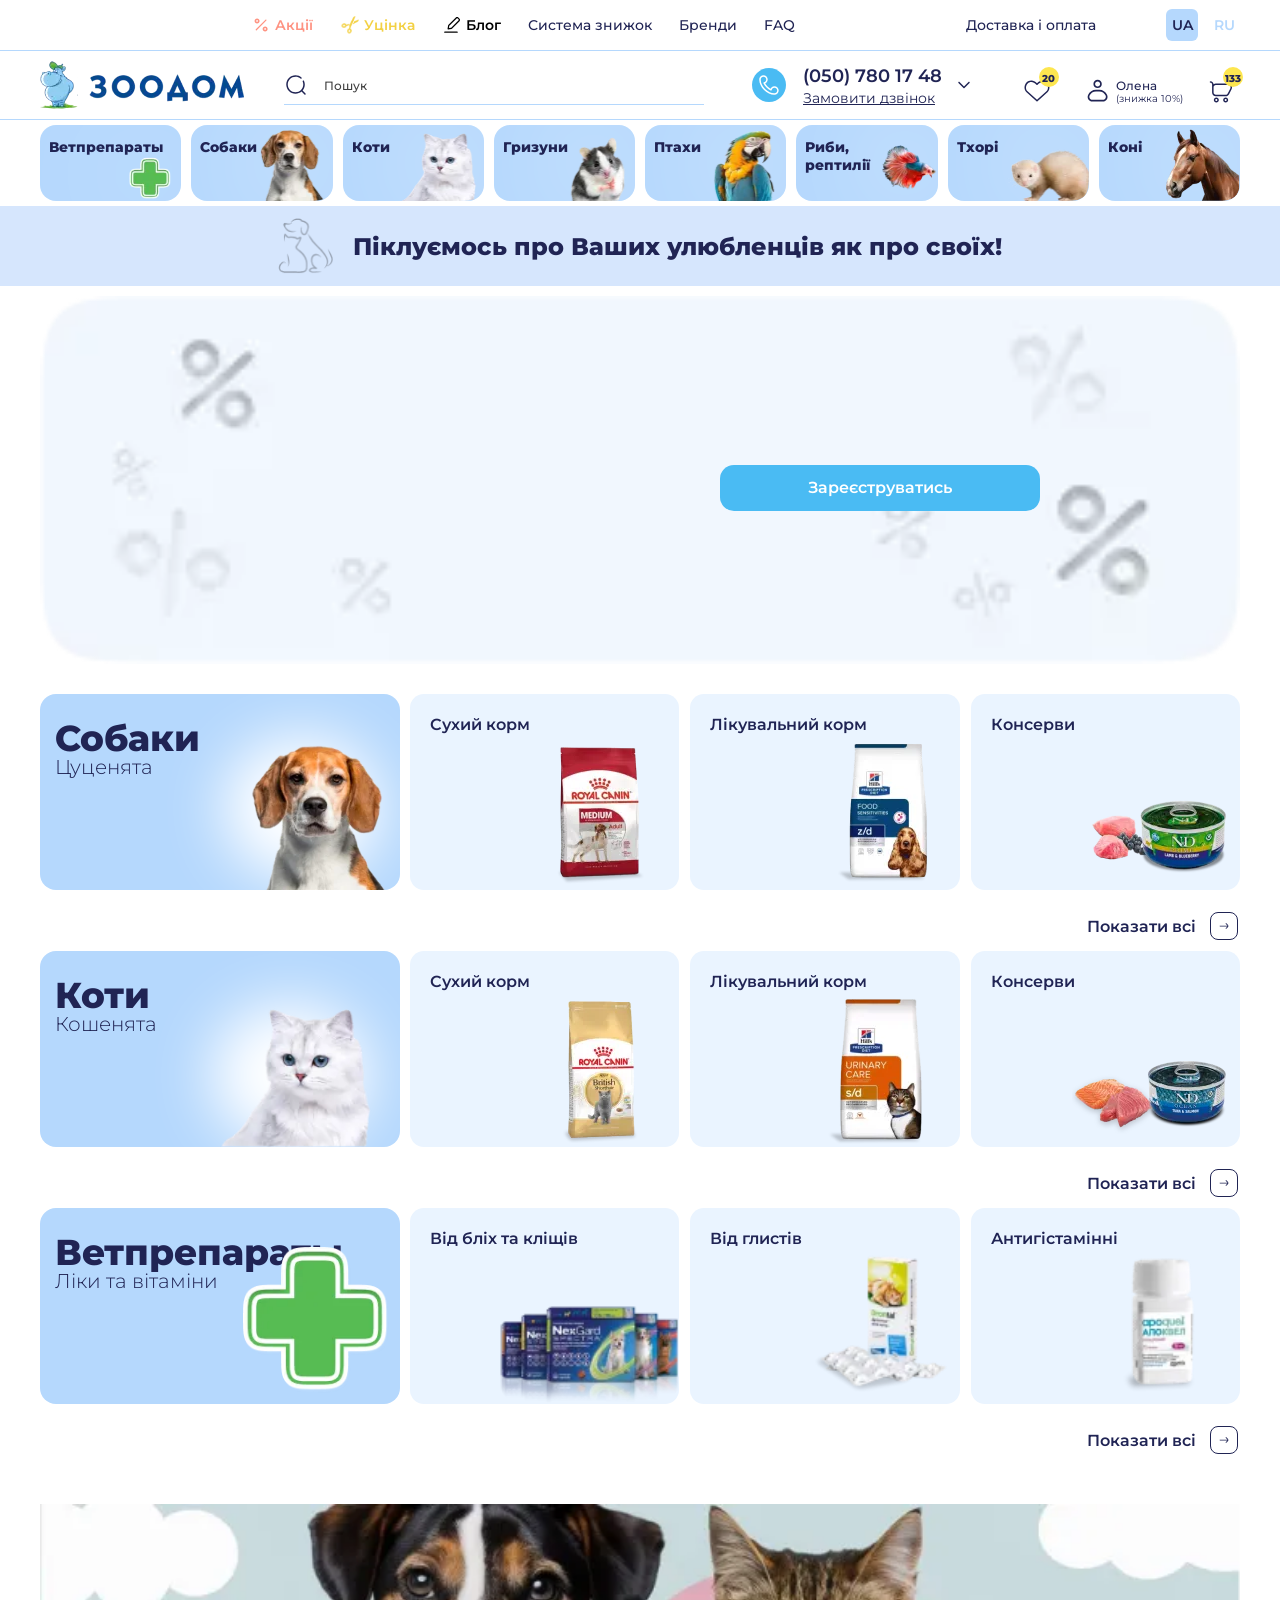
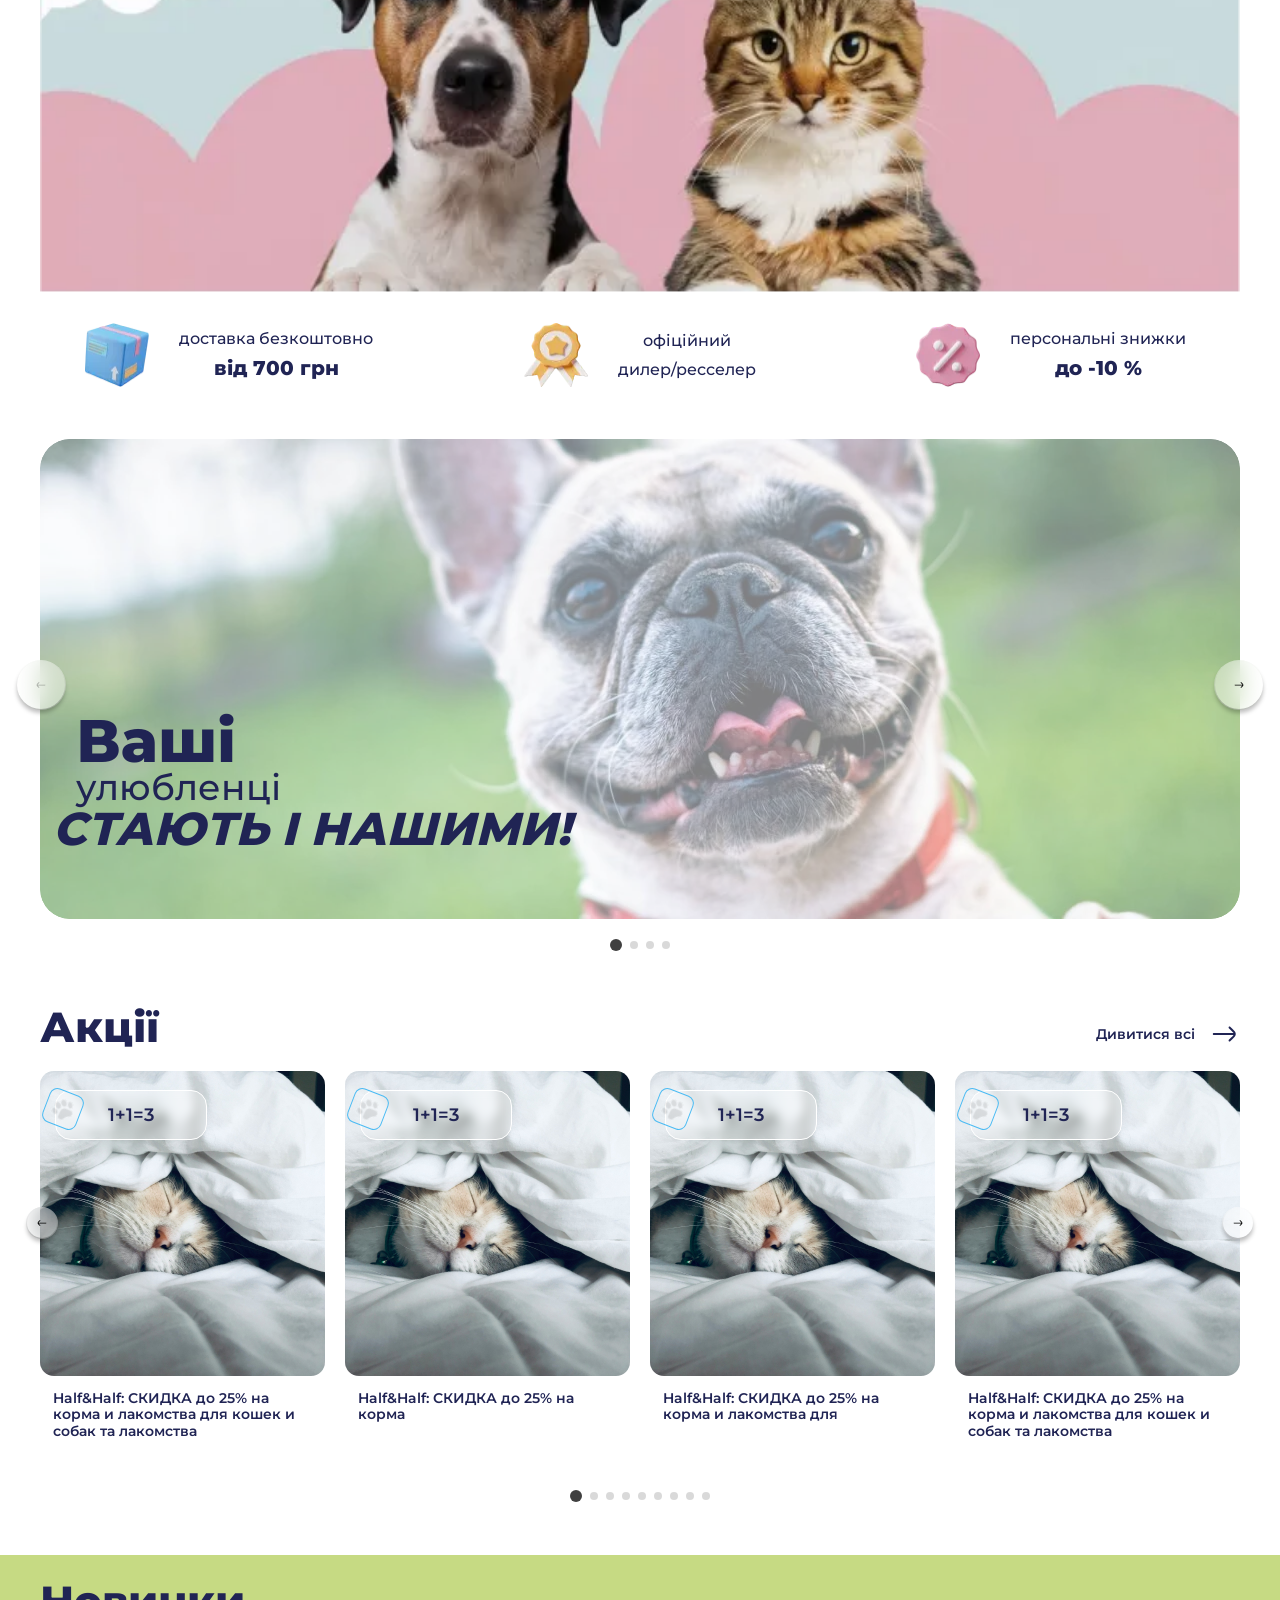
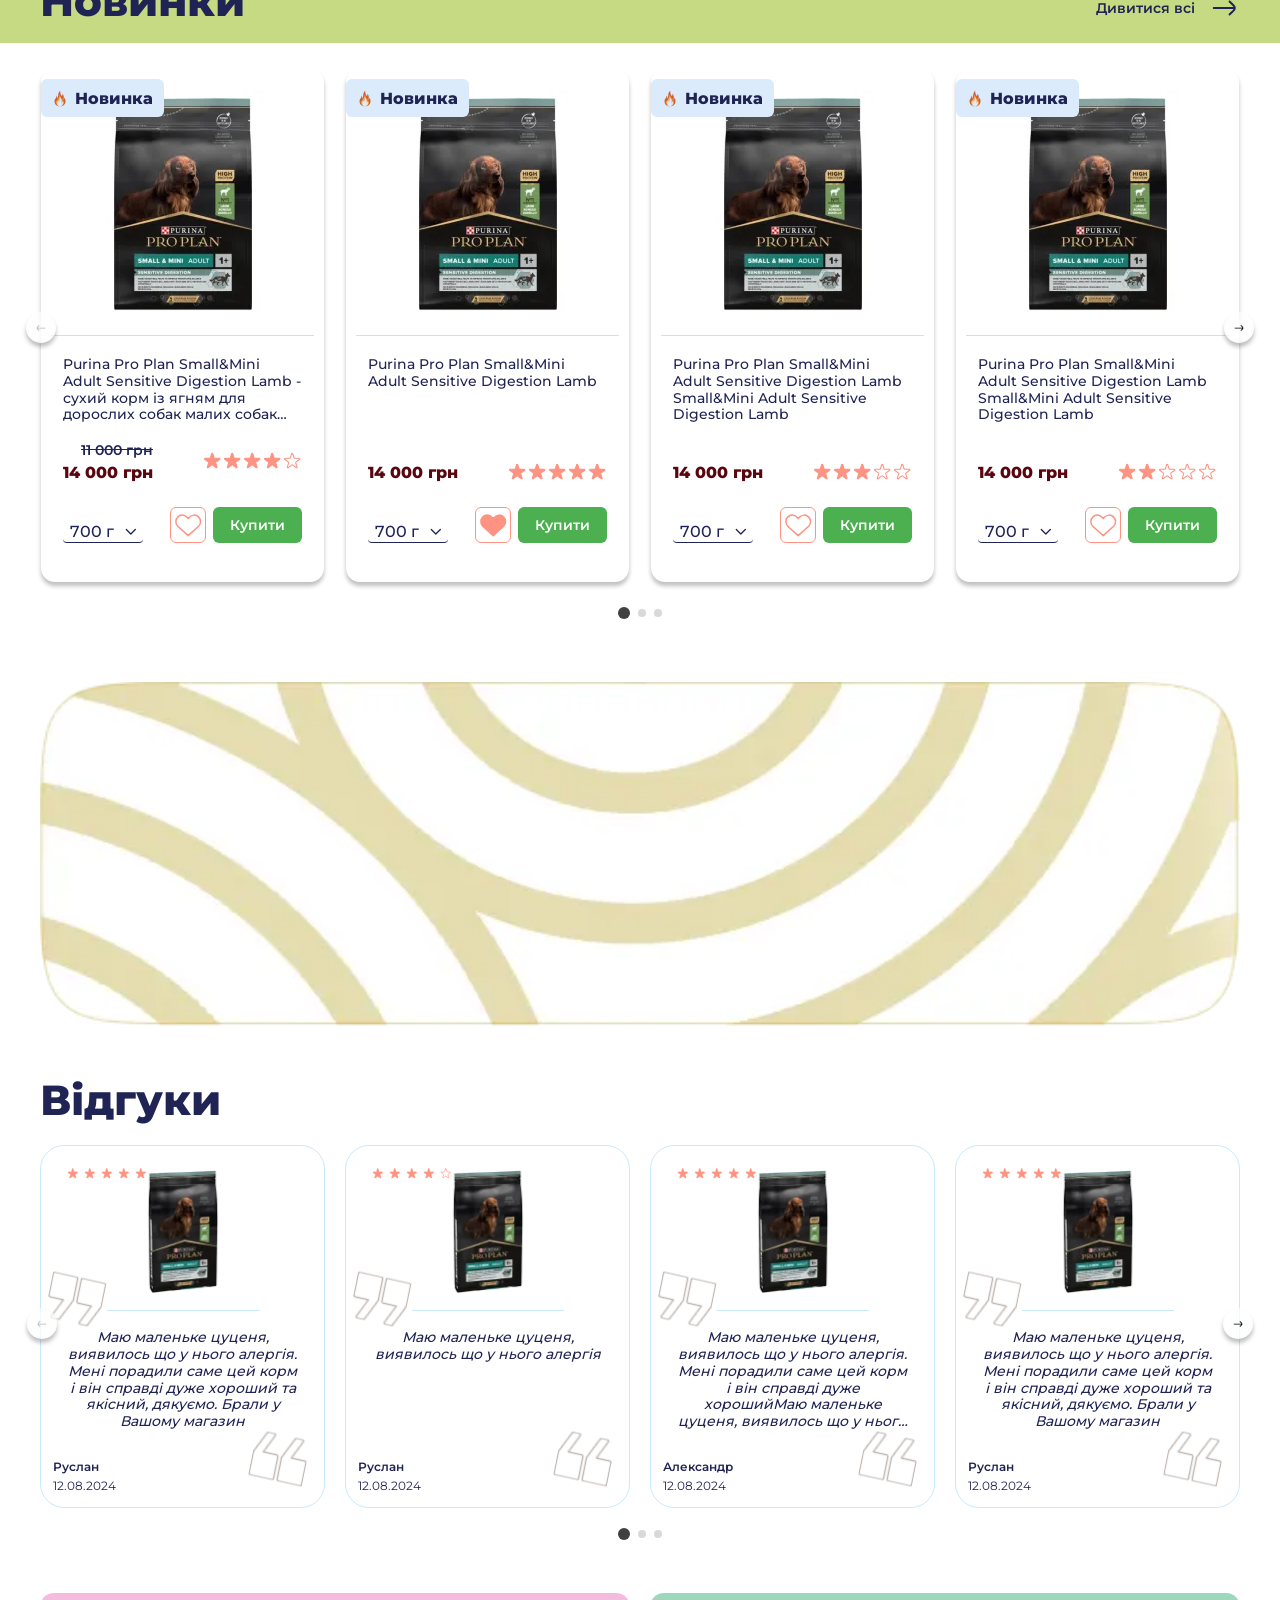
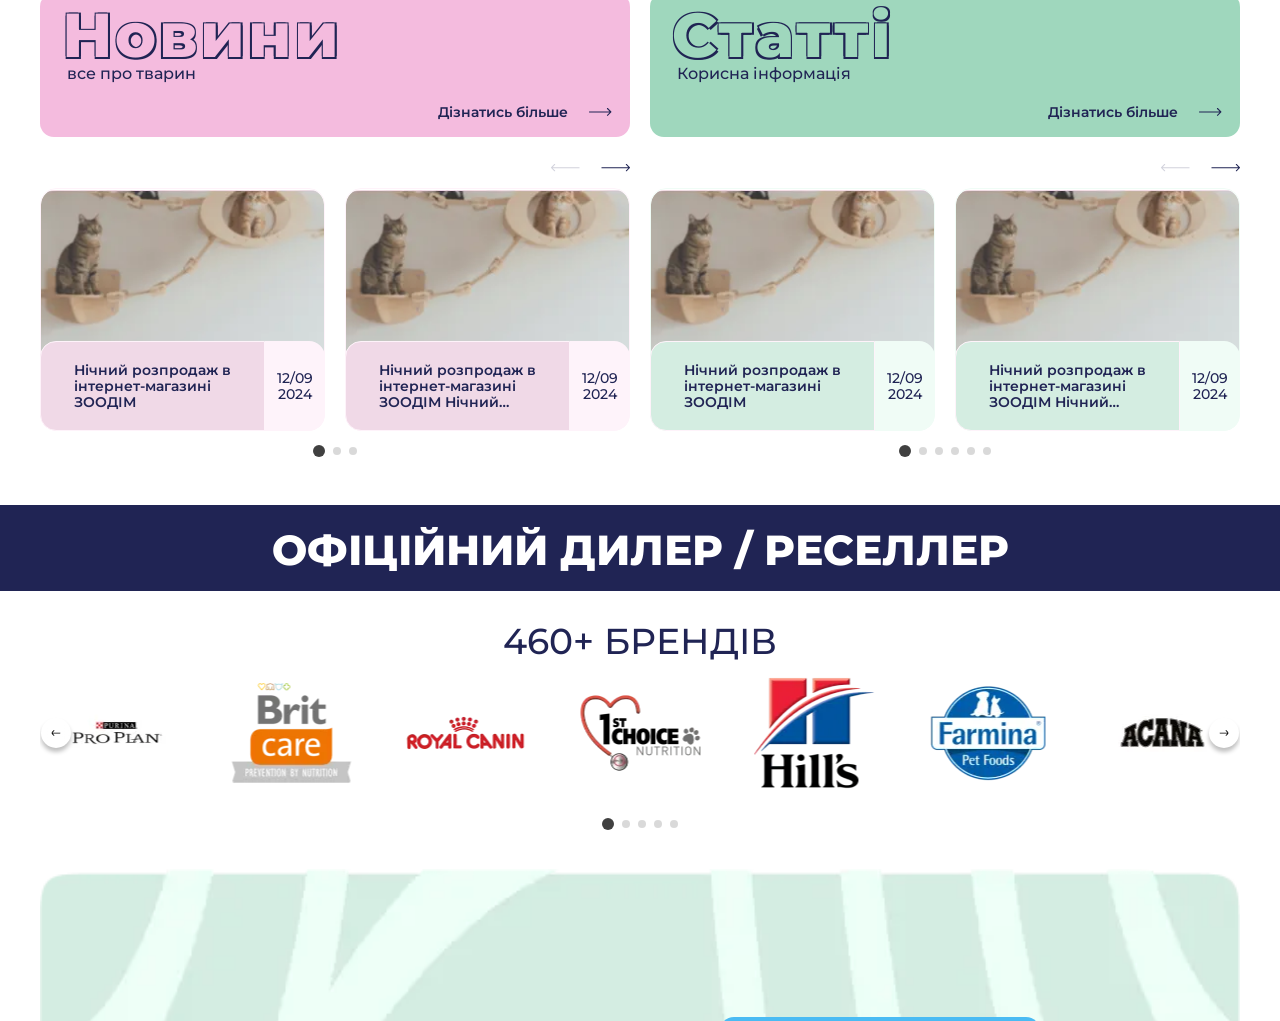
==== commit 10c83d8f: "liupki" ====
--- a/home.html
+++ b/home.html
@@ -1,3329 +1 @@
-<!doctype html>
-<html lang="uk">
-<head>
-    <meta charset="utf-8">
-    <title>Zoodom</title>
-    <meta name="description" content="">
-    <meta name="viewport" content="width=device-width, initial-scale=1.0, maximum-scale=1.0, user-scalable=no">
-    <!--swiper-->
-    <link rel="stylesheet" href="js/modules/swiper.min.css">
-    <!-- fonts -->
-    <link rel="stylesheet" href="css/fonts.css">
-    <!-- global-->
-    <link rel="stylesheet" href="css/global.css">
-    <!-- main -->
-    <link rel="stylesheet" href="css/main.css">
-    <!-- header -->
-    <link rel="stylesheet" href="css/header.css">
-    <!-- footer -->
-    <link rel="stylesheet" href="css/footer.css">
-    <!-- footer -->
-    <link rel="stylesheet" href="css/modal.css">
-    <!-- home -->
-    <link rel="stylesheet" href="css/home.css">
-    <link rel="preload" href="images/pics/fban-mob.webp" as="image">
-    <link rel="preload" href="/images/pics/fban-desk.webp" as="image">
-    <link rel="preload" href="/images/pics/fban-tablet.webp" as="image">
-</head>
-<body>
-    <!-- Header Start-->
-<header class="header js-header">
-    <div class="container">
-        <!-- Header top Start-->
-        <div class="header__top">
-            <div class="header__links">
-                <a href="#!" class="link-icon link-icon--red">
-                    <span class="link-icon__icon">
-                        <img src="/images/empty.gif" data-src="images/icons/percentage.svg" alt="percentage" width="28" height="28" class="lazy">
-                    </span>
-                    <span class="link-icon__text">Акції</span>
-                </a>
-                <a href="#!" class="link-icon link-icon--yellow">
-                    <span class="link-icon__icon">
-                        <img src="/images/empty.gif" data-src="images/icons/free-icon.svg" alt="free-icon" width="28" height="28" class="lazy">
-                    </span>
-                    <span class="link-icon__text">Уцінка</span>
-                </a>
-                <a href="#!" class="link-icon link-icon--black">
-                    <span class="link-icon__icon">
-                        <img src="/images/empty.gif" data-src="images/icons/edit.svg" alt="edit" width="28" height="28" class="lazy">
-                    </span>
-                    <span class="link-icon__text">Блог</span>
-                </a>
-                <a href="#!" class="simple-link simple-link--dark-def">
-                    <span class="simple-link__text">Система знижок</span>
-                </a>
-                <a href="#!" class="simple-link simple-link--dark-def">
-                    <span class="simple-link__text">Бренди</span>
-                </a>
-                <a href="#!" class="simple-link simple-link--dark-def">
-                    <span class="simple-link__text">FAQ</span>
-                </a>
-            </div>
-            <div class="header__top-right">
-                <a href="#!" class="simple-link simple-link--dark-def">
-                    <span class="simple-link__text">Доставка і оплата</span>
-                </a>
-                <div class="lang-block">
-                    <a class="lang-block__link is-current">UA</a>
-                    <a href="#!" class="lang-block__link">RU</a>
-                </div>
-            </div>
-        </div>
-        <!-- Header body start-->
-        <div class="header__body">
-            <a class="logo logo--header">
-                <img src="images/icons/logo.webp" alt="logo" width="204" height="50">
-            </a>
-            <div class="search-block js-search-block">
-                <div class="search-block__body">
-                    <label class="search-block__icon" for="search">
-                        <img src="images/icons/search.svg" alt="search" width="24" height="24">
-                    </label>
-                    <input type="search" name="search" id="search" placeholder="Пошук" class="search-block__input js-search-input" autocomplete="off">
-                    <div class="search-block__line"></div>
-                    <button class="search-block__close js-search-clear">
-                        <svg width="25" height="24" viewBox="0 0 25 24"  xmlns="http://www.w3.org/2000/svg">
-                            <path fill-rule="evenodd" clip-rule="evenodd" d="M7.41996 17.1836C7.2247 16.9884 7.2247 16.6718 7.41996 16.4765L17.3195 6.57703C17.5147 6.38177 17.8313 6.38177 18.0266 6.57703C18.2218 6.77229 18.2218 7.08887 18.0266 7.28414L8.12707 17.1836C7.9318 17.3789 7.61522 17.3789 7.41996 17.1836Z" />
-                            <path fill-rule="evenodd" clip-rule="evenodd" d="M7.41988 6.4766C7.61515 6.28134 7.93173 6.28134 8.12699 6.4766L18.0265 16.3761C18.2217 16.5714 18.2217 16.8879 18.0265 17.0832C17.8312 17.2785 17.5146 17.2785 17.3194 17.0832L7.41988 7.18371C7.22462 6.98844 7.22462 6.67186 7.41988 6.4766Z" />
-                        </svg>
-                    </button>
-                </div>
-                <div class="search-dropdown js-hover-dropdown" data-id="drop-search">
-                    <div class="search-dropdown__body">
-                        <button class="search-dropdown__close js-drop-close">
-                            <svg width="25" height="24" viewBox="0 0 25 24"  xmlns="http://www.w3.org/2000/svg">
-                                <path fill-rule="evenodd" clip-rule="evenodd" d="M7.41996 17.1836C7.2247 16.9884 7.2247 16.6718 7.41996 16.4765L17.3195 6.57703C17.5147 6.38177 17.8313 6.38177 18.0266 6.57703C18.2218 6.77229 18.2218 7.08887 18.0266 7.28414L8.12707 17.1836C7.9318 17.3789 7.61522 17.3789 7.41996 17.1836Z" />
-                                <path fill-rule="evenodd" clip-rule="evenodd" d="M7.41988 6.4766C7.61515 6.28134 7.93173 6.28134 8.12699 6.4766L18.0265 16.3761C18.2217 16.5714 18.2217 16.8879 18.0265 17.0832C17.8312 17.2785 17.5146 17.2785 17.3194 17.0832L7.41988 7.18371C7.22462 6.98844 7.22462 6.67186 7.41988 6.4766Z" />
-                            </svg>
-                        </button>
-                        <div class="search-dropdown__top">
-                            Пошук
-                        </div>
-                        <div class="search-block__body">
-                            <label class="search-block__icon" for="search">
-                                <img src="images/icons/search.svg" alt="search" width="24" height="24">
-                            </label>
-                            <input type="search" name="search" id="search2" placeholder="Пошук" class="search-block__input js-search-input" autocomplete="off">
-                            <div class="search-block__line"></div>
-                            <button class="search-block__close js-search-clear">
-                                <svg width="25" height="24" viewBox="0 0 25 24"  xmlns="http://www.w3.org/2000/svg">
-                                    <path fill-rule="evenodd" clip-rule="evenodd" d="M7.41996 17.1836C7.2247 16.9884 7.2247 16.6718 7.41996 16.4765L17.3195 6.57703C17.5147 6.38177 17.8313 6.38177 18.0266 6.57703C18.2218 6.77229 18.2218 7.08887 18.0266 7.28414L8.12707 17.1836C7.9318 17.3789 7.61522 17.3789 7.41996 17.1836Z" />
-                                    <path fill-rule="evenodd" clip-rule="evenodd" d="M7.41988 6.4766C7.61515 6.28134 7.93173 6.28134 8.12699 6.4766L18.0265 16.3761C18.2217 16.5714 18.2217 16.8879 18.0265 17.0832C17.8312 17.2785 17.5146 17.2785 17.3194 17.0832L7.41988 7.18371C7.22462 6.98844 7.22462 6.67186 7.41988 6.4766Z" />
-                                </svg>
-                            </button>
-                        </div>
-                        <div class="search-dropdown__result js-search-result">
-
-                        </div>
-                        <div class="empty-search js-search-empty">
-                            <div class="empty-search__error">
-                                За Вашим запитом нічого не знайдено! Перевірте правильність написання і спробуйте ще раз
-                            </div>
-                            <div class="empty-search__title">
-                                Більш ніж 180 000 товарів
-                            </div>
-                            <div class="empty-search__bottom">
-                                <div class="empty-search__sub-title">Популярні категорії</div>
-                                <div class="empty-search__list">
-                                    <a href="#!" class="srch-link">
-                                        <span class="srch-link__icon">
-                                            <svg width="34" height="8" viewBox="0 0 34 8"  xmlns="http://www.w3.org/2000/svg">
-                                                <path fill-rule="evenodd" clip-rule="evenodd" d="M29.945 0.464806L33.127 3.64679C33.3223 3.84205 33.3223 4.15863 33.127 4.35389L29.945 7.53587C29.7497 7.73114 29.4332 7.73114 29.2379 7.53587C29.0426 7.34061 29.0426 7.02403 29.2379 6.82877L31.5663 4.50034H0.773438V3.50034H31.5663L29.2379 1.17191C29.0426 0.976651 29.0426 0.660068 29.2379 0.464806C29.4332 0.269544 29.7497 0.269544 29.945 0.464806Z" />
-                                            </svg>
-                                        </span>
-                                        <span class="srch-link__text">Лежаки</span>
-                                    </a>
-                                    <a href="#!" class="srch-link">
-                                        <span class="srch-link__icon">
-                                            <svg width="34" height="8" viewBox="0 0 34 8"  xmlns="http://www.w3.org/2000/svg">
-                                                <path fill-rule="evenodd" clip-rule="evenodd" d="M29.945 0.464806L33.127 3.64679C33.3223 3.84205 33.3223 4.15863 33.127 4.35389L29.945 7.53587C29.7497 7.73114 29.4332 7.73114 29.2379 7.53587C29.0426 7.34061 29.0426 7.02403 29.2379 6.82877L31.5663 4.50034H0.773438V3.50034H31.5663L29.2379 1.17191C29.0426 0.976651 29.0426 0.660068 29.2379 0.464806C29.4332 0.269544 29.7497 0.269544 29.945 0.464806Z" />
-                                            </svg>
-                                        </span>
-                                        <span class="srch-link__text">Лежаки, матрасы, коврики и домики для собак</span>
-                                    </a>
-                                    <a href="#!" class="srch-link">
-                                        <span class="srch-link__icon">
-                                            <svg width="34" height="8" viewBox="0 0 34 8"  xmlns="http://www.w3.org/2000/svg">
-                                                <path fill-rule="evenodd" clip-rule="evenodd" d="M29.945 0.464806L33.127 3.64679C33.3223 3.84205 33.3223 4.15863 33.127 4.35389L29.945 7.53587C29.7497 7.73114 29.4332 7.73114 29.2379 7.53587C29.0426 7.34061 29.0426 7.02403 29.2379 6.82877L31.5663 4.50034H0.773438V3.50034H31.5663L29.2379 1.17191C29.0426 0.976651 29.0426 0.660068 29.2379 0.464806C29.4332 0.269544 29.7497 0.269544 29.945 0.464806Z" />
-                                            </svg>
-                                        </span>
-                                        <span class="srch-link__text">Килимки</span>
-                                    </a>
-                                    <a href="#!" class="srch-link">
-                                        <span class="srch-link__icon">
-                                            <svg width="34" height="8" viewBox="0 0 34 8"  xmlns="http://www.w3.org/2000/svg">
-                                                <path fill-rule="evenodd" clip-rule="evenodd" d="M29.945 0.464806L33.127 3.64679C33.3223 3.84205 33.3223 4.15863 33.127 4.35389L29.945 7.53587C29.7497 7.73114 29.4332 7.73114 29.2379 7.53587C29.0426 7.34061 29.0426 7.02403 29.2379 6.82877L31.5663 4.50034H0.773438V3.50034H31.5663L29.2379 1.17191C29.0426 0.976651 29.0426 0.660068 29.2379 0.464806C29.4332 0.269544 29.7497 0.269544 29.945 0.464806Z" />
-                                            </svg>
-                                        </span>
-                                        <span class="srch-link__text">Будиночки для собак</span>
-                                    </a>
-                                </div>
-                            </div>
-                        </div>
-                    </div>
-                </div>
-            </div>
-            <button class="count-link count-link--mob js-trigger-drop" data-id="drop-search">
-                <span class="count-link__icon">
-                    <svg width="24" height="24" viewBox="0 0 24 24" xmlns="http://www.w3.org/2000/svg">
-                        <path fill-rule="evenodd" clip-rule="evenodd" d="M11.5195 3.75C7.22874 3.75 3.75024 7.22877 3.75024 11.5202C3.75024 15.8117 7.22874 19.2905 11.5195 19.2905C15.8103 19.2905 19.2887 15.8117 19.2887 11.5202C19.2887 10.4406 19.069 9.41429 18.6726 8.482C18.5105 8.10082 18.6881 7.66041 19.0693 7.49832C19.4505 7.33623 19.8909 7.51384 20.053 7.89503C20.5269 9.00957 20.7887 10.2353 20.7887 11.5202C20.7887 13.8096 19.9589 15.9052 18.5837 17.5225L21.5306 20.4697C21.8235 20.7626 21.8235 21.2375 21.5305 21.5304C21.2376 21.8232 20.7628 21.8232 20.4699 21.5303L17.5233 18.5834C15.9059 19.9598 13.8097 20.7905 11.5195 20.7905C6.40015 20.7905 2.25024 16.64 2.25024 11.5202C2.25024 6.40051 6.40015 2.25 11.5195 2.25C13.7918 2.25 15.8748 3.06868 17.4869 4.42634C17.8037 4.69316 17.8443 5.1663 17.5774 5.48313C17.3106 5.79995 16.8375 5.84049 16.5206 5.57366C15.1689 4.43524 13.4252 3.75 11.5195 3.75Z"/>
-                    </svg>
-                </span>
-            </button>
-            <div class="phone-block">
-                <div class="phone-block__body js-trigger-drop" data-id="call">
-                    <div class="phone-block__icon">
-                        <img src="images/icons/phone-icon.svg" alt="phone" width="34" height="34">
-                    </div>
-                    <div class="phone-block__right">
-                        <a href="tel:0507801748" class="phone-block__numb">(050) 780 17 48</a>
-                        <button class="simple-link simple-link--dark-sec">
-                            <span class="simple-link__text">Замовити  дзвінок</span>
-                        </button>
-                    </div>
-                    <div class="phone-block__arrow">
-                        <img src="images/icons/chevron.svg" alt="phone" width="24" height="24">
-                    </div>
-                </div>
-                <button class="count-link count-link--mob js-trigger-drop" data-id="call">
-                    <span class="count-link__icon">
-                         <svg width="25" height="25" viewBox="0 0 25 25" xmlns="http://www.w3.org/2000/svg">
-                        <path fill-rule="evenodd" clip-rule="evenodd" d="M8.55009 4.92235C7.47612 3.8488 5.73476 3.8488 4.6608 4.92235C4.05189 5.53102 3.78794 6.35317 3.87002 7.14958C3.87251 7.17371 3.87383 7.19795 3.87396 7.22221C3.8898 10.0118 5.37049 13.4063 8.19633 16.231C11.0222 19.0557 14.4181 20.536 17.2091 20.5518C17.2333 20.552 17.2575 20.5533 17.2816 20.5558C18.0787 20.6378 18.9013 20.3739 19.5102 19.7652C20.584 18.6918 20.584 16.9516 19.5102 15.8782C18.4363 14.8047 16.6949 14.8047 15.621 15.8782C15.1947 16.3043 14.9385 16.8333 14.8503 17.3848C14.8119 17.6247 14.6598 17.8311 14.442 17.9387C14.2242 18.0463 13.9678 18.0418 13.754 17.9266C12.3098 17.1485 10.8986 16.1054 9.61075 14.818C8.32286 13.5306 7.27928 12.12 6.50088 10.6763C6.38557 10.4624 6.38101 10.206 6.48863 9.98813C6.59625 9.7703 6.80273 9.61811 7.04265 9.57975C7.59457 9.49152 8.12388 9.23534 8.55009 8.80929C9.62389 7.73591 9.62389 5.99573 8.55009 4.92235ZM3.60034 3.86148C5.26005 2.20242 7.95084 2.20242 9.61054 3.86148C11.2704 5.5207 11.2704 8.21094 9.61054 9.87016C9.21852 10.262 8.76825 10.5616 8.28754 10.7685C8.92991 11.8022 9.72696 12.8132 10.6712 13.7571C11.6156 14.7012 12.6273 15.498 13.6616 16.1403C13.8686 15.6596 14.1684 15.2093 14.5605 14.8174C16.2202 13.1583 18.911 13.1583 20.5707 14.8174C22.2306 16.4766 22.2306 19.1668 20.5707 20.826C19.6385 21.7578 18.3803 22.1659 17.1652 22.0515C13.9017 22.0209 10.1625 20.3173 7.13588 17.2919C4.10931 14.2665 2.40487 10.5287 2.37425 7.26611C2.25982 6.05118 2.66817 4.79329 3.60034 3.86148Z"/>
-                    </svg>
-                    </span>
-                </button>
-                <div class="call-dropdown js-hover-dropdown" data-id="call">
-                    <div class="call-dropdown__body">
-                        <button class="call-dropdown__close js-drop-close">
-                            <svg width="25" height="24" viewBox="0 0 25 24"  xmlns="http://www.w3.org/2000/svg">
-                                <path fill-rule="evenodd" clip-rule="evenodd" d="M7.41996 17.1836C7.2247 16.9884 7.2247 16.6718 7.41996 16.4765L17.3195 6.57703C17.5147 6.38177 17.8313 6.38177 18.0266 6.57703C18.2218 6.77229 18.2218 7.08887 18.0266 7.28414L8.12707 17.1836C7.9318 17.3789 7.61522 17.3789 7.41996 17.1836Z" />
-                                <path fill-rule="evenodd" clip-rule="evenodd" d="M7.41988 6.4766C7.61515 6.28134 7.93173 6.28134 8.12699 6.4766L18.0265 16.3761C18.2217 16.5714 18.2217 16.8879 18.0265 17.0832C17.8312 17.2785 17.5146 17.2785 17.3194 17.0832L7.41988 7.18371C7.22462 6.98844 7.22462 6.67186 7.41988 6.4766Z" />
-                            </svg>
-                        </button>
-                        <div class="call-dropdown__phones-title">Консультація менеджерів</div>
-                        <div class="call-dropdown__phones">
-                            <a href="tel:0638649920">(050) 780 17 48</a>
-                            <a href="tel:0638649920">(063) 864 99 20</a>
-                            <a href="tel:0974348810">(097) 434 88 10</a>
-                            <a href="tel:0953429962">(095) 342 99 62</a>
-                        </div>
-                        <button class="phone-link">
-                            <span class="phone-link__icon">
-                                <img src="images/empty.gif" data-src="images/icons/call.svg" alt="phone" width="24" height="24" class="lazy">
-                            </span>
-                            <span class="phone-link__text">Замовити  дзвінок</span>
-                        </button>
-                        <div class="chat-block">
-                            <div class="chat-block__title">Он-лайн чат</div>
-                            <div class="chat-block__list">
-                                <a href="#!" class="chat-link" target="_blank">
-                                    <img src="images/icons/viber.svg" alt="logo" width="40" height="40">
-                                </a>
-                                <a href="#!" class="chat-link" target="_blank">
-                                    <img src="images/icons/telega.svg" alt="logo" width="40" height="40">
-                                </a>
-                                <a href="#!" class="chat-link" target="_blank">
-                                    <img src="images/icons/message.svg" alt="logo" width="40" height="40">
-                                </a>
-                                <a href="#!" class="chat-link" target="_blank">
-                                    <img src="images/icons/insta2.svg" alt="logo" width="40" height="40">
-                                </a>
-                                <a href="#!" class="chat-link" target="_blank">
-                                    <img src="images/icons/chat.svg" alt="logo" width="40" height="40">
-                                </a>
-                            </div>
-                        </div>
-                        <div class="map-way">
-                            <div class="map-way__left">
-                                <img src="images/icons/point.svg" alt="logo" width="26" height="26">
-                                <div class="map-way__text">Карта проїзду:</div>
-                            </div>
-                            <div class="map-way__links">
-                                <a href="#!" target="_blank">
-                                    <svg width="37" height="36" viewBox="0 0 37 36"  xmlns="http://www.w3.org/2000/svg">
-                                        <path fill-rule="evenodd" clip-rule="evenodd" d="M17.6069 8.16634C17.6069 6.87768 18.6516 5.83301 19.9403 5.83301C21.2289 5.83301 22.2736 6.87768 22.2736 8.16634C22.2736 9.45501 21.2289 10.4997 19.9403 10.4997C18.6516 10.4997 17.6069 9.45501 17.6069 8.16634Z" />
-                                        <path fill-rule="evenodd" clip-rule="evenodd" d="M17.1402 22.4004C17.6556 22.787 17.7601 23.5183 17.3735 24.0337L13.8735 28.7004C13.4869 29.2159 12.7556 29.3203 12.2402 28.9337C11.7247 28.5471 11.6202 27.8159 12.0068 27.3004L15.5068 22.6337C15.8934 22.1183 16.6247 22.0138 17.1402 22.4004Z" />
-                                        <path fill-rule="evenodd" clip-rule="evenodd" d="M18.9651 11.6821C19.6007 11.788 20.03 12.3891 19.9241 13.0247L18.8561 19.4324L21.9316 22.5079C22.0202 22.5966 22.094 22.699 22.1501 22.8111L24.4835 27.4778C24.7716 28.0541 24.538 28.7549 23.9617 29.043C23.3854 29.3312 22.6846 29.0976 22.3965 28.5213L20.1478 24.024L16.7817 20.6578C16.5152 20.3914 16.3939 20.0127 16.4558 19.6411L17.6225 12.6411C17.7284 12.0055 18.3295 11.5761 18.9651 11.6821Z" />
-                                        <path fill-rule="evenodd" clip-rule="evenodd" d="M18.4903 11.7019C18.8878 11.6025 19.3084 11.7189 19.5982 12.0087L22.9034 15.314L26.1422 16.3936C26.7534 16.5973 27.0838 17.258 26.88 17.8693C26.6763 18.4806 26.0156 18.8109 25.4043 18.6071L21.9043 17.4405C21.7325 17.3832 21.5763 17.2867 21.4483 17.1586L18.4154 14.1257L14.8271 15.0228L12.744 18.1475C12.3866 18.6836 11.6622 18.8285 11.1261 18.4711C10.59 18.1137 10.4451 17.3893 10.8025 16.8532L13.1358 13.3532C13.2968 13.1117 13.542 12.9389 13.8236 12.8685L18.4903 11.7019Z" />
-                                    </svg>
-                                </a>
-                                <a href="#!" target="_blank">
-                                    <svg width="37" height="36" viewBox="0 0 37 36"  xmlns="http://www.w3.org/2000/svg">
-                                        <path d="M34.5234 15.75H30.4889L24.3984 9.65954C24.1903 9.4497 23.9425 9.28333 23.6694 9.17011C23.3964 9.05689 23.1036 8.99907 22.808 9.00001H7.00031C6.63074 9.0007 6.26703 9.0924 5.94132 9.26703C5.61561 9.44166 5.33792 9.69383 5.13281 10.0013L0.961875 16.2506C0.839323 16.4358 0.773804 16.6529 0.773438 16.875L0.773438 23.625C0.773438 24.2217 1.01049 24.794 1.43245 25.216C1.8544 25.638 2.4267 25.875 3.02344 25.875H5.41406C5.6619 26.843 6.22485 27.7009 7.01416 28.3136C7.80347 28.9263 8.77425 29.2588 9.77344 29.2588C10.7726 29.2588 11.7434 28.9263 12.5327 28.3136C13.322 27.7009 13.885 26.843 14.1328 25.875H23.4141C23.6619 26.843 24.2248 27.7009 25.0142 28.3136C25.8035 28.9263 26.7742 29.2588 27.7734 29.2588C28.7726 29.2588 29.7434 28.9263 30.5327 28.3136C31.322 27.7009 31.885 26.843 32.1328 25.875H34.5234C35.1202 25.875 35.6925 25.638 36.1144 25.216C36.5364 24.794 36.7734 24.2217 36.7734 23.625V18C36.7734 17.4033 36.5364 16.831 36.1144 16.409C35.6925 15.9871 35.1202 15.75 34.5234 15.75ZM7.00031 11.25H22.808L27.308 15.75H4.00781L7.00031 11.25ZM9.77344 27C9.32843 27 8.89342 26.8681 8.5234 26.6208C8.15339 26.3736 7.86501 26.0222 7.69471 25.611C7.52441 25.1999 7.47985 24.7475 7.56667 24.3111C7.65349 23.8746 7.86778 23.4737 8.18245 23.159C8.49712 22.8444 8.89803 22.6301 9.33448 22.5432C9.77094 22.4564 10.2233 22.501 10.6345 22.6713C11.0456 22.8416 11.397 23.13 11.6442 23.5C11.8915 23.87 12.0234 24.305 12.0234 24.75C12.0234 25.3467 11.7864 25.919 11.3644 26.341C10.9425 26.763 10.3702 27 9.77344 27ZM27.7734 27C27.3284 27 26.8934 26.8681 26.5234 26.6208C26.1534 26.3736 25.865 26.0222 25.6947 25.611C25.5244 25.1999 25.4799 24.7475 25.5667 24.3111C25.6535 23.8746 25.8678 23.4737 26.1824 23.159C26.4971 22.8444 26.898 22.6301 27.3345 22.5432C27.7709 22.4564 28.2233 22.501 28.6345 22.6713C29.0456 22.8416 29.397 23.13 29.6442 23.5C29.8915 23.87 30.0234 24.305 30.0234 24.75C30.0234 25.3467 29.7864 25.919 29.3644 26.341C28.9425 26.763 28.3702 27 27.7734 27ZM34.5234 23.625H32.1328C31.885 22.657 31.322 21.7991 30.5327 21.1864C29.7434 20.5737 28.7726 20.2412 27.7734 20.2412C26.7742 20.2412 25.8035 20.5737 25.0142 21.1864C24.2248 21.7991 23.6619 22.657 23.4141 23.625H14.1328C13.885 22.657 13.322 21.7991 12.5327 21.1864C11.7434 20.5737 10.7726 20.2412 9.77344 20.2412C8.77425 20.2412 7.80347 20.5737 7.01416 21.1864C6.22485 21.7991 5.6619 22.657 5.41406 23.625H3.02344V18H34.5234V23.625Z" />
-                                    </svg>
-
-                                </a>
-                            </div>
-                        </div>
-                        <div class="schedule schedule--sec">
-                            <div class="schedule__title">Ми працюємо:</div>
-                            <div class="schedule__body-wrap">
-                                <div class="schedule__icon">
-                                    <img src="images/icons/clock.svg" alt="logo" width="24" height="24">
-                                </div>
-                                <div class="schedule__body">
-                                    <div class="schedule__item">
-                                        <span>Пн-Пт</span>
-                                        <span>9:00 - 18:00</span>
-                                    </div>
-                                    <div class="schedule__item">
-                                        <span>Сб</span>
-                                        <span>10:00 -  17:00</span>
-                                    </div>
-                                    <div class="schedule__bottom">(тільки колл-центр)</div>
-                                </div>
-                            </div>
-                        </div>
-                        <a href="mailto:z_dom@gmail.com" class="mail-link">
-                            <span class="mail-link__icon">
-                                <svg width="33" height="32" viewBox="0 0 33 32"  xmlns="http://www.w3.org/2000/svg">
-                                    <path fill-rule="evenodd" clip-rule="evenodd" d="M2.34961 23.7786V8.83327C2.34961 6.97833 3.85333 5.47461 5.70827 5.47461H27.4469C29.3018 5.47461 30.8055 6.97834 30.8055 8.83327V23.7786C30.8055 25.6335 29.3018 27.1372 27.4469 27.1372H5.70827C3.85333 27.1372 2.34961 25.6335 2.34961 23.7786ZM4.34961 8.83327V23.7786C4.34961 24.5289 4.9579 25.1372 5.70827 25.1372H27.4469C28.1972 25.1372 28.8055 24.5289 28.8055 23.7786V8.83327C28.8055 8.08291 28.1972 7.47461 27.4469 7.47461H5.70827C4.9579 7.47461 4.34961 8.0829 4.34961 8.83327Z" />
-                                    <path fill-rule="evenodd" clip-rule="evenodd" d="M16.0229 17.1383L3.79492 8.98637L4.90432 7.32227L16.5776 15.1044L28.2509 7.32227L29.3603 8.98637L17.1323 17.1383C16.7964 17.3623 16.3588 17.3623 16.0229 17.1383Z" />
-                                </svg>
-                            </span>
-                            <span class="mail-link__text">z_dom@gmail.com</span>
-                        </a>
-                    </div>
-                </div>
-            </div>
-            <div class="header__log">
-                <a href="#!" class="count-link count-link--desk" data-id-modal="basket-popup">
-                    <span class="count-link__numb">20</span>
-                    <span class="count-link__icon">
-                        <svg width="29" height="28" viewBox="0 0 29 28" xmlns="http://www.w3.org/2000/svg">
-                            <path fill-rule="evenodd" clip-rule="evenodd" d="M4.55638 14.2293L14.0075 22.79L23.4586 14.2293C25.7806 11.8928 25.2687 8.42614 23.2638 6.4273C22.2775 5.44399 20.9643 4.8625 19.5063 4.96591C18.0482 5.06931 16.3316 5.86672 14.57 7.8641C14.4276 8.02553 14.2227 8.118 14.0075 8.118C13.7922 8.118 13.5874 8.02553 13.445 7.8641C11.6834 5.86682 9.9642 5.06666 8.50247 4.96074C7.04075 4.85483 5.72433 5.43396 4.7365 6.41483C2.73013 8.40705 2.21477 11.8733 4.55638 14.2293ZM14.0075 6.26887C12.2272 4.46776 10.3741 3.59242 8.61087 3.46467C6.66108 3.32339 4.93337 4.10548 3.6796 5.35042C1.20636 7.80623 0.44678 12.241 3.50841 15.3026C3.51714 15.3114 3.52609 15.3199 3.53524 15.3282L13.504 24.3578C13.7897 24.6167 14.2252 24.6167 14.511 24.3578L24.4797 15.3282C24.4889 15.3199 24.4978 15.3114 24.5065 15.3026C27.5516 12.2576 26.7885 7.82321 24.3229 5.36504C23.0721 4.11803 21.348 3.33152 19.4001 3.46966C17.6387 3.59458 15.7874 4.46819 14.0075 6.26887Z" />
-                        </svg>
-                    </span>
-                </a>
-                <div class="log-item">
-                    <div class="log-item__body-wrap" >
-                        <span class="log-item__icon js-trigger-drop" data-id="acc-menu">
-                            <svg width="25" height="25" viewBox="0 0 25 25"  xmlns="http://www.w3.org/2000/svg">
-                                <path fill-rule="evenodd" clip-rule="evenodd" d="M8.40297 6.16016C8.40297 4.08909 10.0819 2.41016 12.153 2.41016C14.224 2.41016 15.903 4.08909 15.903 6.16016C15.903 8.23122 14.224 9.91016 12.153 9.91016C10.0819 9.91016 8.40297 8.23122 8.40297 6.16016ZM12.153 3.91016C10.9103 3.91016 9.90297 4.91752 9.90297 6.16016C9.90297 7.4028 10.9103 8.41016 12.153 8.41016C13.3956 8.41016 14.403 7.4028 14.403 6.16016C14.403 4.91752 13.3956 3.91016 12.153 3.91016ZM3.63602 15.9766C4.87019 13.1998 7.62395 11.4102 10.6627 11.4102H13.6432C16.682 11.4102 19.4358 13.1998 20.6699 15.9766C21.9101 18.7671 19.8675 21.9102 16.8139 21.9102H7.49206C4.43842 21.9102 2.39582 18.7671 3.63602 15.9766ZM10.6627 12.9102C8.21674 12.9102 6.00016 14.3507 5.00674 16.5858C4.2074 18.3844 5.52391 20.4102 7.49206 20.4102H16.8139C18.782 20.4102 20.0985 18.3844 19.2992 16.5858C18.3058 14.3507 16.0892 12.9102 13.6432 12.9102H10.6627Z" />
-                            </svg>
-                        </span>
-                        <span class="log-item__body">
-                            <span class="log-item__name">Олена</span>
-                             <span class="log-item__sub">(знижка 10%)</span>
-                        </span>
-                    </div>
-                    <div class="acc-menu js-hover-dropdown" data-id="acc-menu">
-                        <div class="acc-menu__body">
-                            <button class="acc-menu__close js-drop-close">
-                                <svg width="25" height="24" viewBox="0 0 25 24"  xmlns="http://www.w3.org/2000/svg">
-                                    <path fill-rule="evenodd" clip-rule="evenodd" d="M7.41996 17.1836C7.2247 16.9884 7.2247 16.6718 7.41996 16.4765L17.3195 6.57703C17.5147 6.38177 17.8313 6.38177 18.0266 6.57703C18.2218 6.77229 18.2218 7.08887 18.0266 7.28414L8.12707 17.1836C7.9318 17.3789 7.61522 17.3789 7.41996 17.1836Z" />
-                                    <path fill-rule="evenodd" clip-rule="evenodd" d="M7.41988 6.4766C7.61515 6.28134 7.93173 6.28134 8.12699 6.4766L18.0265 16.3761C18.2217 16.5714 18.2217 16.8879 18.0265 17.0832C17.8312 17.2785 17.5146 17.2785 17.3194 17.0832L7.41988 7.18371C7.22462 6.98844 7.22462 6.67186 7.41988 6.4766Z" />
-                                </svg>
-                            </button>
-                            <button class="acc-link" data-id-modal="modal-1">
-                                <span class="acc-link__icon">
-                                    <img src="images/icons/user2.svg" alt="logo" width="20" height="20">
-                                </span>
-                                <span class="acc-link__text">Особисті данні</span>
-                            </button>
-                            <button class="acc-link" data-id-modal="empty-popup">
-                                <span class="acc-link__icon">
-                                    <img src="images/icons/orders.svg" alt="logo" width="20" height="20">
-                                </span>
-                                <span class="acc-link__text">Мої замовлення</span>
-                            </button>
-                            <a href="#!" class="acc-link">
-                                <span class="acc-link__icon">
-                                    <img src="images/icons/cart3.svg" alt="logo" width="20" height="20">
-                                </span>
-                                <span class="acc-link__text">Купували раніше</span>
-                            </a>
-                            <a href="#!" class="acc-link">
-                                <span class="acc-link__icon">
-                                    <img src="images/icons/like3.svg" alt="logo" width="20" height="20">
-                                </span>
-                                <span class="acc-link__text">Вибране</span>
-                            </a>
-                            <a href="#!" class="acc-link">
-                                <span class="acc-link__icon">
-                                    <img src="images/icons/percentage2.svg" alt="logo" width="20" height="20">
-                                </span>
-                                <span class="acc-link__text">Мої знижки</span>
-                            </a>
-                            <a href="#!" class="acc-link">
-                                <span class="acc-link__icon">
-                                    <img src="images/icons/pets.svg" alt="logo" width="20" height="20">
-                                </span>
-                                <span class="acc-link__text">Мої улюбленці</span>
-                            </a>
-                            <a href="#!" class="acc-link">
-                                <span class="acc-link__icon">
-                                    <img src="images/icons/home.svg" alt="logo" width="20" height="20">
-                                </span>
-                                <span class="acc-link__text">Моя адреса</span>
-                            </a>
-                            <a href="#!" class="acc-link">
-                                <span class="acc-link__icon">
-                                    <img src="images/icons/revs.svg" alt="logo" width="20" height="20">
-                                </span>
-                                <span class="acc-link__text">Мої відгуки</span>
-                            </a>
-                            <a href="#!" class="acc-link">
-                                <span class="acc-link__icon">
-                                    <img src="images/icons/quit.svg" alt="logo" width="20" height="20">
-                                </span>
-                                <span class="acc-link__text">Вихід</span>
-                            </a>
-
-                        </div>
-                    </div>
-                </div>
-                <button class="count-link" data-id-modal="basket-popup">
-                    <span class="count-link__numb">133</span>
-                    <span class="count-link__icon">
-                       <svg width="28" height="29" viewBox="0 0 28 29" xmlns="http://www.w3.org/2000/svg">
-                            <path fill-rule="evenodd" clip-rule="evenodd" d="M9.3335 22.1143C8.78121 22.1143 8.3335 22.562 8.3335 23.1143C8.3335 23.6665 8.78121 24.1143 9.3335 24.1143C9.88578 24.1143 10.3335 23.6665 10.3335 23.1143C10.3335 22.562 9.88578 22.1143 9.3335 22.1143ZM6.8335 23.1143C6.8335 21.7335 7.95278 20.6143 9.3335 20.6143C10.7142 20.6143 11.8335 21.7335 11.8335 23.1143C11.8335 24.495 10.7142 25.6143 9.3335 25.6143C7.95278 25.6143 6.8335 24.495 6.8335 23.1143ZM18.6668 22.1143C18.1145 22.1143 17.6668 22.562 17.6668 23.1143C17.6668 23.6665 18.1145 24.1143 18.6668 24.1143C19.2191 24.1143 19.6668 23.6665 19.6668 23.1143C19.6668 22.562 19.2191 22.1143 18.6668 22.1143ZM16.1668 23.1143C16.1668 21.7335 17.2861 20.6143 18.6668 20.6143C20.0475 20.6143 21.1668 21.7335 21.1668 23.1143C21.1668 24.495 20.0475 25.6143 18.6668 25.6143C17.2861 25.6143 16.1668 24.495 16.1668 23.1143Z"/>
-                            <path fill-rule="evenodd" clip-rule="evenodd" d="M2.75 5.03027C2.75 4.61606 3.08579 4.28027 3.5 4.28027C5.20279 4.28027 6.58319 5.66058 6.58333 7.36333C7.21008 6.89257 7.98913 6.61361 8.83333 6.61361H21.3373C24.1426 6.61361 25.9546 9.58093 24.6733 12.0764L22.0633 17.1598C21.4211 18.4105 20.1333 19.1969 18.7273 19.1969H8.83334C6.76227 19.1969 5.08333 17.518 5.08333 15.4469V7.36361C5.08333 6.48915 4.37445 5.78027 3.5 5.78027C3.08579 5.78027 2.75 5.44449 2.75 5.03027ZM6.58333 10.3636V15.4469C6.58333 16.6896 7.59069 17.6969 8.83334 17.6969H18.7273C19.5709 17.6969 20.3436 17.2251 20.7289 16.4746L23.3389 11.3913C24.1077 9.894 23.0205 8.11361 21.3373 8.11361H8.83333C7.59069 8.11361 6.58333 9.12097 6.58333 10.3636Z" />
-                        </svg>
-                    </span>
-                </button>
-                <button class="burger js-trigger-drop" data-id="mmenu">
-                    <svg width="23" height="15" viewBox="0 0 23 15" fill="none" xmlns="http://www.w3.org/2000/svg">
-                        <rect x="0.105469" y="0.320312" width="22" height="2" rx="1" fill="#404040"/>
-                        <rect x="0.105469" y="6.32031" width="22" height="2" rx="1" fill="#404040"/>
-                        <rect x="0.105469" y="12.3203" width="22" height="2" rx="1" fill="#404040"/>
-                    </svg>
-                    <img src="images/icons/closem.svg" alt="logo" width="32" height="32">
-                </button>
-            </div>
-        </div>
-    </div>
-</header>
-<div class="mobile-menu js-hover-dropdown" data-id="mmenu">
-    <div class="mobile-menu__body">
-        <div class="mobile-menu__top js-append-after">
-            <div class="lang-block">
-                <a class="lang-block__link is-current">UA</a>
-                <a href="#!" class="lang-block__link">RU</a>
-            </div>
-        </div>
-
-        <div class="mobile-menu__links">
-            <a href="#!" class="footer-link footer-link--mm">
-                <span class="footer-link__icon">
-                    <svg width="25" height="9" viewBox="0 0 25 9" xmlns="http://www.w3.org/2000/svg">
-                        <path fill-rule="evenodd" clip-rule="evenodd" d="M21.3083 0.845665L24.4903 4.02765C24.6855 4.22291 24.6855 4.53949 24.4903 4.73475L21.3083 7.91673C21.113 8.112 20.7964 8.112 20.6012 7.91673C20.4059 7.72147 20.4059 7.40489 20.6012 7.20963L22.9296 4.8812H0.136719V3.8812H22.9296L20.6012 1.55277C20.4059 1.35751 20.4059 1.04093 20.6012 0.845665C20.7964 0.650403 21.113 0.650403 21.3083 0.845665Z"/>
-                    </svg>
-                </span>
-                <span class="footer-link__text">Акції</span>
-            </a>
-            <a href="#!" class="footer-link footer-link--mm">
-                <span class="footer-link__icon">
-                    <svg width="25" height="9" viewBox="0 0 25 9" xmlns="http://www.w3.org/2000/svg">
-                        <path fill-rule="evenodd" clip-rule="evenodd" d="M21.3083 0.845665L24.4903 4.02765C24.6855 4.22291 24.6855 4.53949 24.4903 4.73475L21.3083 7.91673C21.113 8.112 20.7964 8.112 20.6012 7.91673C20.4059 7.72147 20.4059 7.40489 20.6012 7.20963L22.9296 4.8812H0.136719V3.8812H22.9296L20.6012 1.55277C20.4059 1.35751 20.4059 1.04093 20.6012 0.845665C20.7964 0.650403 21.113 0.650403 21.3083 0.845665Z"/>
-                    </svg>
-                </span>
-                <span class="footer-link__text">Знижки</span>
-            </a>
-            <a href="#!" class="footer-link footer-link--mm">
-                <span class="footer-link__icon">
-                    <svg width="25" height="9" viewBox="0 0 25 9" xmlns="http://www.w3.org/2000/svg">
-                        <path fill-rule="evenodd" clip-rule="evenodd" d="M21.3083 0.845665L24.4903 4.02765C24.6855 4.22291 24.6855 4.53949 24.4903 4.73475L21.3083 7.91673C21.113 8.112 20.7964 8.112 20.6012 7.91673C20.4059 7.72147 20.4059 7.40489 20.6012 7.20963L22.9296 4.8812H0.136719V3.8812H22.9296L20.6012 1.55277C20.4059 1.35751 20.4059 1.04093 20.6012 0.845665C20.7964 0.650403 21.113 0.650403 21.3083 0.845665Z"/>
-                    </svg>
-                </span>
-                <span class="footer-link__text">Блог</span>
-            </a>
-            <a href="#!" class="footer-link footer-link--mm">
-                <span class="footer-link__icon">
-                    <svg width="25" height="9" viewBox="0 0 25 9" xmlns="http://www.w3.org/2000/svg">
-                        <path fill-rule="evenodd" clip-rule="evenodd" d="M21.3083 0.845665L24.4903 4.02765C24.6855 4.22291 24.6855 4.53949 24.4903 4.73475L21.3083 7.91673C21.113 8.112 20.7964 8.112 20.6012 7.91673C20.4059 7.72147 20.4059 7.40489 20.6012 7.20963L22.9296 4.8812H0.136719V3.8812H22.9296L20.6012 1.55277C20.4059 1.35751 20.4059 1.04093 20.6012 0.845665C20.7964 0.650403 21.113 0.650403 21.3083 0.845665Z"/>
-                    </svg>
-                </span>
-                <span class="footer-link__text">Бренди</span>
-            </a>
-            <a href="#!" class="footer-link footer-link--mm">
-                <span class="footer-link__icon">
-                    <svg width="25" height="9" viewBox="0 0 25 9" xmlns="http://www.w3.org/2000/svg">
-                        <path fill-rule="evenodd" clip-rule="evenodd" d="M21.3083 0.845665L24.4903 4.02765C24.6855 4.22291 24.6855 4.53949 24.4903 4.73475L21.3083 7.91673C21.113 8.112 20.7964 8.112 20.6012 7.91673C20.4059 7.72147 20.4059 7.40489 20.6012 7.20963L22.9296 4.8812H0.136719V3.8812H22.9296L20.6012 1.55277C20.4059 1.35751 20.4059 1.04093 20.6012 0.845665C20.7964 0.650403 21.113 0.650403 21.3083 0.845665Z"/>
-                    </svg>
-                </span>
-                <span class="footer-link__text">Новинки</span>
-            </a>
-        </div>
-        <div class="reg-mob">
-            <div class="reg-board">
-                <div class="reg-board__title">Зареєструйтеся зараз </div>
-                <div class="reg-board__sub"> та гарантовано отримайте знижку</div>
-                <div class="reg-board__sale">
-                    <img src='images/icons/firesec.svg' class="lazy" width="28" height="28" alt="">
-                    <span>-5%</span>
-                </div>
-            </div>
-            <div class="reg-mob__btns">
-                <button class="mid-btn mid-btn--border" data-id-modal="modal-1">
-                    <span class="mid-btn__text">Авторизуйтесь</span>
-                </button>
-                <a href="#!" class="mid-btn mid-btn--green">
-                    <span class="mid-btn__text">Зарееструватись</span>
-                </a>
-            </div>
-        </div>
-        <div class="mobile-menu__pc">
-                <div class="mobile-menu__pc-title">Вітаемо, Наталя!</div>
-                <a href="#!" class="mpc-link">
-                    <span class="mpc-link__icon">
-                        <img src="images/icons/pc1.svg" alt="logo" width="20" height="20">
-                    </span>
-                    <span class="mpc-link__text">Мої замовлення</span>
-                </a>
-                <a href="#!" class="mpc-link">
-                        <span class="mpc-link__icon">
-                            <img src="images/icons/pc2.svg" alt="logo" width="20" height="20">
-                        </span>
-                    <span class="mpc-link__text">Купували раніше</span>
-                </a>
-                <a href="#!" class="mpc-link">
-                        <span class="mpc-link__icon">
-                            <img src="images/icons/pc3.svg" alt="logo" width="20" height="20">
-                        </span>
-                    <span class="mpc-link__text">Вибране</span>
-                </a>
-        </div>
-        <div class="mobile-menu__dop-links">
-            <a href="#!">Система знижок</a>
-            <a href="#!">Оплата і доставка</a>
-            <a href="#!">Обмін та повернення</a>
-        </div>
-        <div class="schedule schedule--sec">
-            <div class="schedule__title">Ми працюємо:</div>
-            <div class="schedule__body-wrap">
-                <div class="schedule__icon">
-                    <img src="images/icons/clock.svg" alt="logo" width="24" height="24">
-                </div>
-                <div class="schedule__body">
-                    <div class="schedule__item">
-                        <span>Пн-Пт</span>
-                        <span>9:00 - 18:00</span>
-                    </div>
-                    <div class="schedule__item">
-                        <span>Сб</span>
-                        <span>10:00 -  17:00</span>
-                    </div>
-                    <div class="schedule__bottom">(тільки колл-центр)</div>
-                </div>
-            </div>
-        </div>
-        <div class="phone-block phone-block--mm">
-            <div class="phone-block__body">
-                <div class="phone-block__icon">
-                    <img src="images/icons/phone-sec.svg" alt="phone" width="34" height="34">
-                </div>
-                <div class="phone-block__right">
-                    <a href="tel:0507801748" class="phone-block__numb">(050) 780 17 48</a>
-                </div>
-            </div>
-        </div>
-        <div class="mobile-menu__soc">
-            <div class="mobile-menu__soc-title">Ми у соц мережі:</div>
-            <div class="mobile-menu__soc-list">
-                <a href="#!" class="soc-link soc-link--mid" target="_blank">
-                    <svg width="42" height="42" viewBox="0 0 42 42"  xmlns="http://www.w3.org/2000/svg">
-                        <g clip-path="url(#clip0_2103_76781)">
-                            <path d="M21 3.78164C26.6109 3.78164 27.2754 3.80625 29.482 3.90469C31.5328 3.99492 32.6402 4.33945 33.3785 4.62656C34.3547 5.00391 35.0602 5.46328 35.7902 6.19336C36.5285 6.93164 36.9797 7.62891 37.357 8.60508C37.6441 9.34336 37.9887 10.459 38.0789 12.5016C38.1773 14.7164 38.202 15.3809 38.202 20.9836C38.202 26.5945 38.1773 27.259 38.0789 29.4656C37.9887 31.5164 37.6441 32.6238 37.357 33.3621C36.9797 34.3383 36.5203 35.0438 35.7902 35.7738C35.052 36.5121 34.3547 36.9633 33.3785 37.3406C32.6402 37.6277 31.5246 37.9723 29.482 38.0625C27.2672 38.1609 26.6027 38.1855 21 38.1855C15.3891 38.1855 14.7246 38.1609 12.518 38.0625C10.4672 37.9723 9.35977 37.6277 8.62149 37.3406C7.64531 36.9633 6.93984 36.5039 6.20977 35.7738C5.47149 35.0355 5.02031 34.3383 4.64297 33.3621C4.35586 32.6238 4.01133 31.5082 3.92109 29.4656C3.82266 27.2508 3.79805 26.5863 3.79805 20.9836C3.79805 15.3727 3.82266 14.7082 3.92109 12.5016C4.01133 10.4508 4.35586 9.34336 4.64297 8.60508C5.02031 7.62891 5.47969 6.92344 6.20977 6.19336C6.94805 5.45508 7.64531 5.00391 8.62149 4.62656C9.35977 4.33945 10.4754 3.99492 12.518 3.90469C14.7246 3.80625 15.3891 3.78164 21 3.78164ZM21 0C15.2988 0 14.5852 0.0246094 12.3457 0.123047C10.1145 0.221484 8.58047 0.582422 7.25156 1.09922C5.86524 1.64062 4.69219 2.3543 3.52734 3.52734C2.3543 4.69219 1.64063 5.86524 1.09922 7.24336C0.582422 8.58047 0.221484 10.1062 0.123047 12.3375C0.0246094 14.5852 0 15.2988 0 21C0 26.7012 0.0246094 27.4148 0.123047 29.6543C0.221484 31.8855 0.582422 33.4195 1.09922 34.7484C1.64063 36.1348 2.3543 37.3078 3.52734 38.4727C4.69219 39.6375 5.86524 40.3594 7.24336 40.8926C8.58047 41.4094 10.1063 41.7703 12.3375 41.8687C14.577 41.9672 15.2906 41.9918 20.9918 41.9918C26.693 41.9918 27.4066 41.9672 29.6461 41.8687C31.8773 41.7703 33.4113 41.4094 34.7402 40.8926C36.1184 40.3594 37.2914 39.6375 38.4563 38.4727C39.6211 37.3078 40.343 36.1348 40.8762 34.7566C41.393 33.4195 41.7539 31.8938 41.8523 29.6625C41.9508 27.423 41.9754 26.7094 41.9754 21.0082C41.9754 15.307 41.9508 14.5934 41.8523 12.3539C41.7539 10.1227 41.393 8.58867 40.8762 7.25977C40.3594 5.86523 39.6457 4.69219 38.4727 3.52734C37.3078 2.3625 36.1348 1.64062 34.7566 1.10742C33.4195 0.590625 31.8938 0.229688 29.6625 0.13125C27.4148 0.0246094 26.7012 0 21 0Z" />
-                            <path d="M21 10.2129C15.0445 10.2129 10.2129 15.0445 10.2129 21C10.2129 26.9555 15.0445 31.7871 21 31.7871C26.9555 31.7871 31.7871 26.9555 31.7871 21C31.7871 15.0445 26.9555 10.2129 21 10.2129ZM21 27.9973C17.1363 27.9973 14.0027 24.8637 14.0027 21C14.0027 17.1363 17.1363 14.0027 21 14.0027C24.8637 14.0027 27.9973 17.1363 27.9973 21C27.9973 24.8637 24.8637 27.9973 21 27.9973Z" />
-                            <path d="M34.732 9.78594C34.732 11.1805 33.6 12.3043 32.2137 12.3043C30.8191 12.3043 29.6953 11.1723 29.6953 9.78594C29.6953 8.39141 30.8273 7.26758 32.2137 7.26758C33.6 7.26758 34.732 8.39961 34.732 9.78594Z" />
-                        </g>
-                        <defs>
-                            <clipPath id="clip0_2103_76781">
-                                <rect width="42" height="42" fill="white"/>
-                            </clipPath>
-                        </defs>
-                    </svg>
-                </a>
-                <a href="#!" class="soc-link soc-link--mid" target="_blank">
-                    <svg width="42" height="42" viewBox="0 0 42 42" xmlns="http://www.w3.org/2000/svg">
-                        <g clip-path="url(#clip0_2103_76789)">
-                            <path d="M42 21C42 9.40201 32.598 0 21 0C9.40201 0 0 9.40201 0 21C0 31.4815 7.67936 40.1695 17.7188 41.7449V27.0703H12.3867V21H17.7188V16.3734C17.7188 11.1103 20.854 8.20312 25.6508 8.20312C27.9476 8.20312 30.3516 8.61328 30.3516 8.61328V13.7812H27.7036C25.095 13.7812 24.2812 15.4001 24.2812 17.0625V21H30.1055L29.1744 27.0703H24.2812V41.7449C34.3206 40.1695 42 31.4815 42 21Z" />
-                        </g>
-                        <defs>
-                            <clipPath id="clip0_2103_76789">
-                                <rect width="42" height="42" fill="white"/>
-                            </clipPath>
-                        </defs>
-                    </svg>
-                </a>
-            </div>
-        </div>
-    </div>
-</div>
-<!-- Header End-->
-
-    <main>
-        <!-- section-top-categories -->
-        <div class="section section--top-categories">
-            <div class="container">
-                <div class="top-categories">
-                    
-                    <button class="mini-category js-mini-category" data-id="top1">
-                        <span class="mini-category__title">Ветпрепараты</span>
-                        <span class="mini-category__img">
-                            <img src="/images/empty.gif" data-src="images/pics/mcat1.webp" alt="" width="82" height="76" class="lazy">
-                        </span>
-                    </button>
-                    
-                    <button class="mini-category js-mini-category" data-id="top2">
-                        <span class="mini-category__title">Собаки</span>
-                        <span class="mini-category__img">
-                            <img src="/images/empty.gif" data-src="images/pics/mcat2.webp" alt="" width="82" height="76" class="lazy">
-                        </span>
-                    </button>
-                    
-                    <button class="mini-category js-mini-category" data-id="top3">
-                        <span class="mini-category__title">Коти</span>
-                        <span class="mini-category__img">
-                            <img src="/images/empty.gif" data-src="images/pics/mcat3.webp" alt="" width="82" height="76" class="lazy">
-                        </span>
-                    </button>
-                    
-                    <button class="mini-category js-mini-category" data-id="top4">
-                        <span class="mini-category__title">Гризуни</span>
-                        <span class="mini-category__img">
-                            <img src="/images/empty.gif" data-src="images/pics/mcat4.webp" alt="" width="82" height="76" class="lazy">
-                        </span>
-                    </button>
-                    
-                    <button class="mini-category js-mini-category" data-id="top5">
-                        <span class="mini-category__title">Птахи</span>
-                        <span class="mini-category__img">
-                            <img src="/images/empty.gif" data-src="images/pics/mcat5.webp" alt="" width="82" height="76" class="lazy">
-                        </span>
-                    </button>
-                    
-                    <button class="mini-category js-mini-category" data-id="top6">
-                        <span class="mini-category__title">Риби, рептилії</span>
-                        <span class="mini-category__img">
-                            <img src="/images/empty.gif" data-src="images/pics/mcat6.webp" alt="" width="82" height="76" class="lazy">
-                        </span>
-                    </button>
-                    
-                    <button class="mini-category js-mini-category" data-id="top7">
-                        <span class="mini-category__title">Тхорі</span>
-                        <span class="mini-category__img">
-                            <img src="/images/empty.gif" data-src="images/pics/mcat7.webp" alt="" width="82" height="76" class="lazy">
-                        </span>
-                    </button>
-                    
-                    <button class="mini-category js-mini-category" data-id="top8">
-                        <span class="mini-category__title">Коні</span>
-                        <span class="mini-category__img">
-                            <img src="/images/empty.gif" data-src="images/pics/mcat8.webp" alt="" width="82" height="76" class="lazy">
-                        </span>
-                    </button>
-                    
-                </div>
-                <div class="categories-menu js-categories-menu">
-                    <div class="container js-append-categories"></div>
-                </div>
-            </div>
-        </div>
-        <!--section-care-->
-        <div class="section section--care">
-            <div class="container">
-                <div class="care-block">
-                    <div class="care-block__icon">
-                        <img src="images/pics/catdog.webp" alt="search" width="58" height="65">
-                    </div>
-                    <div class="care-block__text">Піклуємось про Ваших улюбленців як про своїх!</div>
-                </div>
-            </div>
-        </div>
-        <!--section-banner-->
-        <div class="section section--banner js-inview" data-show-y>
-            <div class="container">
-                <div class="banner-block banner-block--right">
-                    <a href="#!" class="banner-block__img-link">
-                        <picture class="banner-block__img">
-                            <source media="(min-width: 1200px)" srcset="images/pics/fban-desk.webp">
-                            <source media="(min-width: 744px)" srcset="images/pics/fban-tablet.webp">
-                            <img src="images/pics/fban-mob.webp" width="328" height="100" alt="">
-                        </picture>
-                    </a>
-                    <a href="register.html" class="mid-btn mid-btn--blue">
-                        <span class="mid-btn__text">Зареєструватись</span>
-                    </a>
-                </div>
-            </div>
-        </div>
-        <!--section-mid-categories-->
-        <div class="section section--mid-categories">
-            <div class="container">
-                <div class="mid-categories js-inview" data-show-y>
-                    <a href="#!" class="big-category js-more-categories" data-category-id="dogs">
-                        <div class="big-category__body">
-                            <span class="big-category__title">Собаки</span>
-                            <div class="big-category__sub">Цуценята</div>
-                        </div>
-                        <span class="big-category__img">
-                            <img src="images/pics/dog.webp" alt="" width="146" height="146">
-                        </span>
-                    </a>
-                    <div class="mid-categories__right ">
-                        <div class="mid-categories__list" data-category-id="dogs">
-                            
-                            <a href="#" class="mid-category">
-                                <span class="mid-category__title">Сухий корм</span>
-                                <span class="mid-category__img">
-                                    <img src="images/pics/dogsCategories/ct9.webp" alt="" width="82" height="76">
-                                </span>
-                            </a>
-                            
-                            <a href="#" class="mid-category">
-                                <span class="mid-category__title">Лікувальний корм</span>
-                                <span class="mid-category__img">
-                                    <img src="images/pics/dogsCategories/ct10.webp" alt="" width="82" height="76">
-                                </span>
-                            </a>
-                            
-                            <a href="#" class="mid-category">
-                                <span class="mid-category__title">Консерви</span>
-                                <span class="mid-category__img">
-                                    <img src="images/pics/dogsCategories/ct11.webp" alt="" width="82" height="76">
-                                </span>
-                            </a>
-                            
-                            <a href="#" class="mid-category">
-                                <span class="mid-category__title">Ласощі</span>
-                                <span class="mid-category__img">
-                                    <img src="images/pics/dogsCategories/ct12.webp" alt="" width="82" height="76">
-                                </span>
-                            </a>
-                            
-                            <a href="#" class="mid-category">
-                                <span class="mid-category__title">Косметика</span>
-                                <span class="mid-category__img">
-                                    <img src="images/pics/dogsCategories/ct13.webp" alt="" width="82" height="76">
-                                </span>
-                            </a>
-                            
-                            <a href="#" class="mid-category">
-                                <span class="mid-category__title">Пеленки</span>
-                                <span class="mid-category__img">
-                                    <img src="images/pics/dogsCategories/ct14.webp" alt="" width="82" height="76">
-                                </span>
-                            </a>
-                            
-                            <a href="#" class="mid-category">
-                                <span class="mid-category__title">Лежаки, матраси, килимки і будиночки</span>
-                                <span class="mid-category__img">
-                                    <img src="images/pics/dogsCategories/ct15.webp" alt="" width="82" height="76">
-                                </span>
-                            </a>
-                            
-                            <a href="#" class="mid-category">
-                                <span class="mid-category__title">Іграшки</span>
-                                <span class="mid-category__img">
-                                    <img src="images/pics/dogsCategories/ct16.webp" alt="" width="82" height="76">
-                                </span>
-                            </a>
-                            
-                        </div>
-                        <button class="button-more js-more-categories" data-category-id="dogs" data-open-text="Показати всі" data-close-text="Закрити всі">
-                            <span class="button-more__text" data-change-text>Показати всі</span>
-                            <span class="button-more__icon">
-                                <svg width="12" height="12" viewBox="0 0 12 12" xmlns="http://www.w3.org/2000/svg">
-                                    <path d="M8.26398 3.23365C8.11688 3.08786 7.87945 3.08892 7.73365 3.23602C7.58786 3.38312 7.58892 3.62055 7.73602 3.76635L8.61751 4.64C8.97525 4.99457 9.22065 5.23859 9.3867 5.44535C9.44067 5.51255 9.48277 5.5717 9.51546 5.625L2 5.625C1.79289 5.625 1.625 5.79289 1.625 6C1.625 6.20711 1.79289 6.375 2 6.375L9.51546 6.375C9.48277 6.4283 9.44067 6.48745 9.3867 6.55465C9.22065 6.76141 8.97525 7.00543 8.61751 7.36L7.73602 8.23365C7.58892 8.37945 7.58786 8.61688 7.73365 8.76398C7.87945 8.91108 8.11688 8.91214 8.26398 8.76635L9.16135 7.87695C9.49933 7.54198 9.77557 7.26821 9.97147 7.02427C10.1752 6.77061 10.3227 6.51314 10.362 6.20408C10.3707 6.13632 10.375 6.06816 10.375 6C10.375 5.93184 10.3707 5.86368 10.362 5.79592C10.3227 5.48686 10.1752 5.22939 9.97147 4.97573C9.77557 4.73179 9.49933 4.45802 9.16134 4.12304L8.26398 3.23365Z" />
-                                </svg>
-                            </span>
-                        </button>
-                    </div>
-                </div>
-                <div class="mid-categories js-inview" data-show-y>
-                    <a href="#!" class="big-category js-more-categories" data-category-id="cat">
-                        <div class="big-category__body">
-                            <span class="big-category__title">Коти</span>
-                            <div class="big-category__sub">Кошенята</div>
-                        </div>
-                        <span class="big-category__img">
-                            <img src="images/pics/cat.webp" alt="" width="146" height="146">
-                        </span>
-                    </a>
-                    <div class="mid-categories__right ">
-                        <div class="mid-categories__list" data-category-id="cat">
-                            
-                            <a href="#" class="mid-category">
-                                <span class="mid-category__title">Сухий корм</span>
-                                <span class="mid-category__img">
-                                <img src="images/pics/catsCategories/ct17.webp" alt="" width="82" height="76">
-                            </span>
-                            </a>
-                            
-                            <a href="#" class="mid-category">
-                                <span class="mid-category__title">Лікувальний корм</span>
-                                <span class="mid-category__img">
-                                <img src="images/pics/catsCategories/ct18.webp" alt="" width="82" height="76">
-                            </span>
-                            </a>
-                            
-                            <a href="#" class="mid-category">
-                                <span class="mid-category__title">Консерви</span>
-                                <span class="mid-category__img">
-                                <img src="images/pics/catsCategories/ct19.webp" alt="" width="82" height="76">
-                            </span>
-                            </a>
-                            
-                            <a href="#" class="mid-category">
-                                <span class="mid-category__title">Ласощі</span>
-                                <span class="mid-category__img">
-                                <img src="images/pics/catsCategories/ct20.webp" alt="" width="82" height="76">
-                            </span>
-                            </a>
-                            
-                            <a href="#" class="mid-category">
-                                <span class="mid-category__title">Наповнювач</span>
-                                <span class="mid-category__img">
-                                <img src="images/pics/catsCategories/ct21.webp" alt="" width="82" height="76">
-                            </span>
-                            </a>
-                            
-                            <a href="#" class="mid-category">
-                                <span class="mid-category__title">Іграшки</span>
-                                <span class="mid-category__img">
-                                <img src="images/pics/catsCategories/ct22.webp" alt="" width="82" height="76">
-                            </span>
-                            </a>
-                            
-                            <a href="#" class="mid-category">
-                                <span class="mid-category__title">Дряпалки та доміки</span>
-                                <span class="mid-category__img">
-                                <img src="images/pics/catsCategories/ct23.webp" alt="" width="82" height="76">
-                            </span>
-                            </a>
-                            
-                            <a href="#" class="mid-category">
-                                <span class="mid-category__title">Переноски</span>
-                                <span class="mid-category__img">
-                                <img src="images/pics/catsCategories/ct24.webp" alt="" width="82" height="76">
-                            </span>
-                            </a>
-                            
-                        </div>
-                        <button class="button-more js-more-categories" data-category-id="cat" data-open-text="Показати всі" data-close-text="Закрити всі">
-                            <span class="button-more__text" data-change-text>Показати всі</span>
-                            <span class="button-more__icon">
-                                <svg width="12" height="12" viewBox="0 0 12 12" xmlns="http://www.w3.org/2000/svg">
-                                    <path d="M8.26398 3.23365C8.11688 3.08786 7.87945 3.08892 7.73365 3.23602C7.58786 3.38312 7.58892 3.62055 7.73602 3.76635L8.61751 4.64C8.97525 4.99457 9.22065 5.23859 9.3867 5.44535C9.44067 5.51255 9.48277 5.5717 9.51546 5.625L2 5.625C1.79289 5.625 1.625 5.79289 1.625 6C1.625 6.20711 1.79289 6.375 2 6.375L9.51546 6.375C9.48277 6.4283 9.44067 6.48745 9.3867 6.55465C9.22065 6.76141 8.97525 7.00543 8.61751 7.36L7.73602 8.23365C7.58892 8.37945 7.58786 8.61688 7.73365 8.76398C7.87945 8.91108 8.11688 8.91214 8.26398 8.76635L9.16135 7.87695C9.49933 7.54198 9.77557 7.26821 9.97147 7.02427C10.1752 6.77061 10.3227 6.51314 10.362 6.20408C10.3707 6.13632 10.375 6.06816 10.375 6C10.375 5.93184 10.3707 5.86368 10.362 5.79592C10.3227 5.48686 10.1752 5.22939 9.97147 4.97573C9.77557 4.73179 9.49933 4.45802 9.16134 4.12304L8.26398 3.23365Z"/>
-                                </svg>
-                            </span>
-                        </button>
-                    </div>
-                </div>
-                <div class="mid-categories js-inview" data-show-y>
-                    <a href="#!" class="big-category js-more-categories" data-category-id="vetApteka">
-                        <div class="big-category__body">
-                            <span class="big-category__title">Ветпрепараты</span>
-                            <div class="big-category__sub">Ліки та вітаміни</div>
-                        </div>
-                        <span class="big-category__img">
-                            <img src="images/pics/krest.webp" alt="" width="146" height="146">
-                        </span>
-                    </a>
-                    <div class="mid-categories__right ">
-                        <div class="mid-categories__list" data-category-id="vetApteka">
-                            
-                            <a href="#" class="mid-category">
-                                <span class="mid-category__title">Від бліх та кліщів</span>
-                                <span class="mid-category__img">
-                                    <picture class="banner-block__img">
-                                        <source media="(min-width: 992px)" srcset="images/pics/vetCategories/ct1.webp">
-                                        <img src="images/empty.gif" data-src="images/pics/vetCategories/ct1-mob.webp" width="855" height="600" alt="" class="lazy">
-                                    </picture>
-                            </span>
-                            </a>
-                            
-                            <a href="#" class="mid-category">
-                                <span class="mid-category__title">Від глистів</span>
-                                <span class="mid-category__img">
-                                    <picture class="banner-block__img">
-                                        <source media="(min-width: 992px)" srcset="images/pics/vetCategories/ct2.webp">
-                                        <img src="images/empty.gif" data-src="images/pics/vetCategories/ct2-mob.webp" width="855" height="600" alt="" class="lazy">
-                                    </picture>
-                            </span>
-                            </a>
-                            
-                            <a href="#" class="mid-category">
-                                <span class="mid-category__title">Антигістамінні</span>
-                                <span class="mid-category__img">
-                                    <picture class="banner-block__img">
-                                        <source media="(min-width: 992px)" srcset="images/pics/vetCategories/ct3.webp">
-                                        <img src="images/empty.gif" data-src="images/pics/vetCategories/ct3-mob.webp" width="855" height="600" alt="" class="lazy">
-                                    </picture>
-                            </span>
-                            </a>
-                            
-                            <a href="#" class="mid-category">
-                                <span class="mid-category__title">Кардіологічні</span>
-                                <span class="mid-category__img">
-                                    <picture class="banner-block__img">
-                                        <source media="(min-width: 992px)" srcset="images/pics/vetCategories/ct4.webp">
-                                        <img src="images/empty.gif" data-src="images/pics/vetCategories/ct4-mob.webp" width="855" height="600" alt="" class="lazy">
-                                    </picture>
-                            </span>
-                            </a>
-                            
-                            <a href="#" class="mid-category">
-                                <span class="mid-category__title">Вітаміни і мінерали</span>
-                                <span class="mid-category__img">
-                                    <picture class="banner-block__img">
-                                        <source media="(min-width: 992px)" srcset="images/pics/vetCategories/ct5.webp">
-                                        <img src="images/empty.gif" data-src="images/pics/vetCategories/ct5-mob.webp" width="855" height="600" alt="" class="lazy">
-                                    </picture>
-                            </span>
-                            </a>
-                            
-                            <a href="#" class="mid-category">
-                                <span class="mid-category__title">Урологія і репродукція</span>
-                                <span class="mid-category__img">
-                                    <picture class="banner-block__img">
-                                        <source media="(min-width: 992px)" srcset="images/pics/vetCategories/ct6.webp">
-                                        <img src="images/empty.gif" data-src="images/pics/vetCategories/ct6-mob.webp" width="855" height="600" alt="" class="lazy">
-                                    </picture>
-                            </span>
-                            </a>
-                            
-                            <a href="#" class="mid-category">
-                                <span class="mid-category__title">Хондро-протектори</span>
-                                <span class="mid-category__img">
-                                    <picture class="banner-block__img">
-                                        <source media="(min-width: 992px)" srcset="images/pics/vetCategories/ct7.webp">
-                                        <img src="images/empty.gif" data-src="images/pics/vetCategories/ct7-mob.webp" width="855" height="600" alt="" class="lazy">
-                                    </picture>
-                            </span>
-                            </a>
-                            
-                            <a href="#" class="mid-category">
-                                <span class="mid-category__title">Пробіотики</span>
-                                <span class="mid-category__img">
-                                    <picture class="banner-block__img">
-                                        <source media="(min-width: 992px)" srcset="images/pics/vetCategories/ct8.webp">
-                                        <img src="images/empty.gif" data-src="images/pics/vetCategories/ct8-mob.webp" width="855" height="600" alt="" class="lazy">
-                                    </picture>
-                            </span>
-                            </a>
-                            
-                        </div>
-                        <button class="button-more js-more-categories" data-category-id="vetApteka" data-open-text="Показати всі" data-close-text="Закрити всі">
-                            <span class="button-more__text" data-change-text>Показати всі</span>
-                            <span class="button-more__icon">
-                                <svg width="12" height="12" viewBox="0 0 12 12" xmlns="http://www.w3.org/2000/svg">
-                                    <path d="M8.26398 3.23365C8.11688 3.08786 7.87945 3.08892 7.73365 3.23602C7.58786 3.38312 7.58892 3.62055 7.73602 3.76635L8.61751 4.64C8.97525 4.99457 9.22065 5.23859 9.3867 5.44535C9.44067 5.51255 9.48277 5.5717 9.51546 5.625L2 5.625C1.79289 5.625 1.625 5.79289 1.625 6C1.625 6.20711 1.79289 6.375 2 6.375L9.51546 6.375C9.48277 6.4283 9.44067 6.48745 9.3867 6.55465C9.22065 6.76141 8.97525 7.00543 8.61751 7.36L7.73602 8.23365C7.58892 8.37945 7.58786 8.61688 7.73365 8.76398C7.87945 8.91108 8.11688 8.91214 8.26398 8.76635L9.16135 7.87695C9.49933 7.54198 9.77557 7.26821 9.97147 7.02427C10.1752 6.77061 10.3227 6.51314 10.362 6.20408C10.3707 6.13632 10.375 6.06816 10.375 6C10.375 5.93184 10.3707 5.86368 10.362 5.79592C10.3227 5.48686 10.1752 5.22939 9.97147 4.97573C9.77557 4.73179 9.49933 4.45802 9.16134 4.12304L8.26398 3.23365Z"/>
-                                </svg>
-                            </span>
-                        </button>
-                    </div>
-                </div>
-            </div>
-        </div>
-        <!--section-banner-->
-        <div class="section section--banner js-inview" data-show-y>
-            <div class="container">
-                <a href="#!" class="banner-block banner-block--right">
-                    <picture class="banner-block__img">
-                        <source media="(min-width: 1200px)" srcset="images/pics/sban-desk.webp">
-                        <source media="(min-width: 744px)" srcset="images/pics/sban-tablet.webp">
-                        <img src="images/empty.gif" data-src="images/pics/sban-tablet.webp" width="855" height="600" alt="" class="lazy">
-                    </picture>
-                </a>
-            </div>
-        </div>
-        <!--section-home-advantages-->
-        <div class="section section--home-advantages js-inview" data-scale>
-            <div class="container">
-                <div class="home-advantages">
-                    <div class="adv-item">
-                        <div class="adv-item__icon">
-                            <img src="/images/empty.gif" data-src="images/pics/adv1.webp" alt="search" width="64" height="64" class="lazy">
-                        </div>
-                        <div class="adv-item__body">
-                            доставка безкоштовно
-                            <span>від 700 грн</span>
-                        </div>
-                    </div>
-                    <div class="adv-item">
-                        <div class="adv-item__icon">
-                            <img src="/images/empty.gif" data-src="images/pics/adv2.webp" alt="search" width="64" height="64" class="lazy">
-                        </div>
-                        <div class="adv-item__body">
-                            офіційний <br> дилер/ресселер
-                        </div>
-                    </div>
-                    <div class="adv-item">
-                        <div class="adv-item__icon">
-                            <img src="/images/empty.gif" data-src="images/pics/adv3.webp" alt="search" width="64" height="64" class="lazy">
-                        </div>
-                        <div class="adv-item__body">
-                            персональні знижки
-                            <span>до -10 %</span>
-                        </div>
-                    </div>
-                </div>
-            </div>
-        </div>
-        <!--section-home-slider-->
-        <div class="section section--home-slider js-inview" data-scale>
-            <div class="container">
-                <div class="home-slider" data-slider='home-slider'>
-                    <button class="swiper-btn swiper-btn--big js-next-swiper">
-                        <svg width="12" height="12" viewBox="0 0 12 12" xmlns="http://www.w3.org/2000/svg">
-                            <path d="M8.26398 3.23365C8.11688 3.08786 7.87945 3.08892 7.73365 3.23602C7.58786 3.38312 7.58892 3.62055 7.73602 3.76635L8.61751 4.64C8.97525 4.99457 9.22065 5.23859 9.3867 5.44535C9.44067 5.51255 9.48277 5.5717 9.51546 5.625L2 5.625C1.79289 5.625 1.625 5.79289 1.625 6C1.625 6.20711 1.79289 6.375 2 6.375L9.51546 6.375C9.48277 6.4283 9.44067 6.48745 9.3867 6.55465C9.22065 6.76141 8.97525 7.00543 8.61751 7.36L7.73602 8.23365C7.58892 8.37945 7.58786 8.61688 7.73365 8.76398C7.87945 8.91108 8.11688 8.91214 8.26398 8.76635L9.16135 7.87695C9.49933 7.54198 9.77557 7.26821 9.97147 7.02427C10.1752 6.77061 10.3227 6.51314 10.362 6.20408C10.3707 6.13632 10.375 6.06816 10.375 6C10.375 5.93184 10.3707 5.86368 10.362 5.79592C10.3227 5.48686 10.1752 5.22939 9.97147 4.97573C9.77557 4.73179 9.49933 4.45802 9.16134 4.12304L8.26398 3.23365Z"/>
-                        </svg>
-                    </button>
-                    <button class="swiper-btn swiper-btn--big js-prev-swiper">
-                        <svg width="12" height="12" viewBox="0 0 12 12" xmlns="http://www.w3.org/2000/svg">
-                            <path d="M3.73602 8.76635C3.88312 8.91214 4.12055 8.91108 4.26635 8.76398C4.41214 8.61688 4.41108 8.37945 4.26398 8.23366L3.38249 7.36C3.02475 7.00543 2.77935 6.76141 2.6133 6.55465C2.55933 6.48745 2.51723 6.4283 2.48454 6.375L10 6.375C10.2071 6.375 10.375 6.20711 10.375 6C10.375 5.79289 10.2071 5.625 10 5.625L2.48454 5.625C2.51723 5.5717 2.55933 5.51255 2.6133 5.44535C2.77935 5.23859 3.02475 4.99457 3.38249 4.64L4.26398 3.76635C4.41108 3.62055 4.41214 3.38312 4.26635 3.23602C4.12055 3.08892 3.88312 3.08786 3.73602 3.23366L2.83865 4.12305C2.50066 4.45802 2.22443 4.7318 2.02853 4.97573C1.82481 5.22939 1.67735 5.48686 1.63795 5.79592C1.62932 5.86368 1.625 5.93184 1.625 6C1.625 6.06816 1.62932 6.13633 1.63795 6.20408C1.67735 6.51314 1.82481 6.77061 2.02853 7.02427C2.22443 7.26821 2.50067 7.54198 2.83866 7.87696L3.73602 8.76635Z"/>
-                        </svg>
-                    </button>
-                    <div class="swiper-container">
-                        <div class="swiper-wrapper">
-                            <div class="swiper-slide">
-                                <a href="#!" class="home-slide">
-                                    <div class="home-slide__title">
-                                        <span>Ваші</span>
-                                        <span>улюбленці</span>
-                                        <span>стають і нашими!</span>
-                                    </div>
-                                    <img src="/images/empty.gif" alt="" data-src='images/pics/homeSlider/slide1.webp' class="lazy">
-                                </a>
-                            </div>
-                            <div class="swiper-slide">
-                                <a href="#!" class="home-slide">
-                                    <div class="home-slide__title">
-                                        <span>Ваші</span>
-                                        <span>улюбленці</span>
-                                        <span>стають і нашими!</span>
-                                    </div>
-                                    <img src="/images/empty.gif" alt="" data-src='images/pics/homeSlider/slide2.webp' class="lazy">
-                                </a>
-                            </div>
-                            <div class="swiper-slide">
-                                <a href="#!" class="home-slide">
-                                    <div class="home-slide__title">
-                                        <span>Ваші</span>
-                                        <span>улюбленці</span>
-                                        <span>стають і нашими!</span>
-                                    </div>
-                                    <img src="/images/empty.gif" alt="" data-src='images/pics/homeSlider/slide3.webp' class="lazy">
-                                </a>
-                            </div>
-                            <div class="swiper-slide">
-                                <a href="#!" class="home-slide">
-                                    <div class="home-slide__title">
-                                        <span>Ваші</span>
-                                        <span>улюбленці</span>
-                                        <span>стають і нашими!</span>
-                                    </div>
-                                    <img src="/images/empty.gif" alt="" data-src='images/pics/homeSlider/slide4.webp' class="lazy">
-                                </a>
-                            </div>
-                        </div>
-                        <div class="swiper-pagination"></div>
-                    </div>
-                </div>
-            </div>
-        </div>
-        <!--section-sales-slider-->
-        <div class="section section--sales-slider js-inview" data-show-y>
-            <div class="container">
-                <div class="top-section">
-                    <h2 class="title title--section">Акції</h2>
-                    <a href="#!" class="more-link">
-                        <span class="more-link__text">Дивитися всі</span>
-                        <span class="more-link__icon">
-                                <svg width="34" height="24" viewBox="0 0 34 24" xmlns="http://www.w3.org/2000/svg">
-                                    <path d="M23.6031 4.30044C23.1938 3.89469 22.533 3.89764 22.1272 4.30702C21.7215 4.71641 21.7244 5.3772 22.1338 5.78295L24.587 8.21438C25.5827 9.20117 26.2656 9.88029 26.7278 10.4557C26.8779 10.6427 26.9951 10.8074 27.0861 10.9557L6.17011 10.9557C5.59372 10.9557 5.12646 11.423 5.12646 11.9993C5.12646 12.5757 5.59372 13.043 6.17011 13.043L27.0861 13.043C26.9951 13.1913 26.8779 13.356 26.7278 13.543C26.2656 14.1184 25.5827 14.7975 24.587 15.7843L22.1338 18.2157C21.7244 18.6215 21.7215 19.2823 22.1272 19.6917C22.533 20.1011 23.1938 20.104 23.6031 19.6983L26.1006 17.223C27.0412 16.2908 27.81 15.5288 28.3552 14.85C28.9221 14.144 29.3326 13.4274 29.4422 12.5673C29.4662 12.3787 29.4782 12.189 29.4782 11.9993C29.4782 11.8096 29.4662 11.6199 29.4422 11.4314C29.3326 10.5713 28.9221 9.8547 28.3552 9.14874C27.81 8.46985 27.0412 7.70792 26.1006 6.77566L23.6031 4.30044Z"/>
-                                </svg>
-                            </span>
-                    </a>
-                </div>
-                <div class="sales-slider" data-slider='wild-slider'>
-                    <button class="swiper-btn swiper-btn--mid js-next-swiper">
-                        <svg width="12" height="12" viewBox="0 0 12 12" xmlns="http://www.w3.org/2000/svg">
-                            <path d="M8.26398 3.23365C8.11688 3.08786 7.87945 3.08892 7.73365 3.23602C7.58786 3.38312 7.58892 3.62055 7.73602 3.76635L8.61751 4.64C8.97525 4.99457 9.22065 5.23859 9.3867 5.44535C9.44067 5.51255 9.48277 5.5717 9.51546 5.625L2 5.625C1.79289 5.625 1.625 5.79289 1.625 6C1.625 6.20711 1.79289 6.375 2 6.375L9.51546 6.375C9.48277 6.4283 9.44067 6.48745 9.3867 6.55465C9.22065 6.76141 8.97525 7.00543 8.61751 7.36L7.73602 8.23365C7.58892 8.37945 7.58786 8.61688 7.73365 8.76398C7.87945 8.91108 8.11688 8.91214 8.26398 8.76635L9.16135 7.87695C9.49933 7.54198 9.77557 7.26821 9.97147 7.02427C10.1752 6.77061 10.3227 6.51314 10.362 6.20408C10.3707 6.13632 10.375 6.06816 10.375 6C10.375 5.93184 10.3707 5.86368 10.362 5.79592C10.3227 5.48686 10.1752 5.22939 9.97147 4.97573C9.77557 4.73179 9.49933 4.45802 9.16134 4.12304L8.26398 3.23365Z"/>
-                        </svg>
-                    </button>
-                    <button class="swiper-btn swiper-btn--mid js-prev-swiper">
-                        <svg width="12" height="12" viewBox="0 0 12 12" xmlns="http://www.w3.org/2000/svg">
-                            <path d="M3.73602 8.76635C3.88312 8.91214 4.12055 8.91108 4.26635 8.76398C4.41214 8.61688 4.41108 8.37945 4.26398 8.23366L3.38249 7.36C3.02475 7.00543 2.77935 6.76141 2.6133 6.55465C2.55933 6.48745 2.51723 6.4283 2.48454 6.375L10 6.375C10.2071 6.375 10.375 6.20711 10.375 6C10.375 5.79289 10.2071 5.625 10 5.625L2.48454 5.625C2.51723 5.5717 2.55933 5.51255 2.6133 5.44535C2.77935 5.23859 3.02475 4.99457 3.38249 4.64L4.26398 3.76635C4.41108 3.62055 4.41214 3.38312 4.26635 3.23602C4.12055 3.08892 3.88312 3.08786 3.73602 3.23366L2.83865 4.12305C2.50066 4.45802 2.22443 4.7318 2.02853 4.97573C1.82481 5.22939 1.67735 5.48686 1.63795 5.79592C1.62932 5.86368 1.625 5.93184 1.625 6C1.625 6.06816 1.62932 6.13633 1.63795 6.20408C1.67735 6.51314 1.82481 6.77061 2.02853 7.02427C2.22443 7.26821 2.50067 7.54198 2.83866 7.87696L3.73602 8.76635Z"/>
-                        </svg>
-                    </button>
-                    <div class="swiper-container">
-                        <div class="swiper-wrapper">
-                            
-                            <div class="swiper-slide">
-                                <a href="#!" class="sale-item">
-                                            <span class="sale-cart">
-                                                <span class="sale-cart__icon">
-                                                    <img src="images/icons/paws.svg" alt="paws" width="36" height="36">
-                                                </span>
-                                                <span class="sale-cart__text">1+1=3</span>
-                                            </span>
-                                    <span class="sale-item__img">
-                                                <img src="/images/empty.gif" alt="" data-src='images/pics/sale.webp' class="lazy" width="300" height="230">
-                                            </span>
-                                    <span class="sale-item__text">Half&Half: СКИДКА до 25% на корма и лакомства для кошек и собак та лакомства</span>
-                                </a>
-                            </div>
-                            
-                            <div class="swiper-slide">
-                                <a href="#!" class="sale-item">
-                                            <span class="sale-cart">
-                                                <span class="sale-cart__icon">
-                                                    <img src="images/icons/paws.svg" alt="paws" width="36" height="36">
-                                                </span>
-                                                <span class="sale-cart__text">1+1=3</span>
-                                            </span>
-                                    <span class="sale-item__img">
-                                                <img src="/images/empty.gif" alt="" data-src='images/pics/sale.webp' class="lazy" width="300" height="230">
-                                            </span>
-                                    <span class="sale-item__text">Half&Half: СКИДКА до 25% на корма</span>
-                                </a>
-                            </div>
-                            
-                            <div class="swiper-slide">
-                                <a href="#!" class="sale-item">
-                                            <span class="sale-cart">
-                                                <span class="sale-cart__icon">
-                                                    <img src="images/icons/paws.svg" alt="paws" width="36" height="36">
-                                                </span>
-                                                <span class="sale-cart__text">1+1=3</span>
-                                            </span>
-                                    <span class="sale-item__img">
-                                                <img src="/images/empty.gif" alt="" data-src='images/pics/sale.webp' class="lazy" width="300" height="230">
-                                            </span>
-                                    <span class="sale-item__text">Half&Half: СКИДКА до 25% на корма и лакомства для</span>
-                                </a>
-                            </div>
-                            
-                            <div class="swiper-slide">
-                                <a href="#!" class="sale-item">
-                                            <span class="sale-cart">
-                                                <span class="sale-cart__icon">
-                                                    <img src="images/icons/paws.svg" alt="paws" width="36" height="36">
-                                                </span>
-                                                <span class="sale-cart__text">1+1=3</span>
-                                            </span>
-                                    <span class="sale-item__img">
-                                                <img src="/images/empty.gif" alt="" data-src='images/pics/sale.webp' class="lazy" width="300" height="230">
-                                            </span>
-                                    <span class="sale-item__text">Half&Half: СКИДКА до 25% на корма и лакомства для кошек и собак та лакомства</span>
-                                </a>
-                            </div>
-                            
-                            <div class="swiper-slide">
-                                <a href="#!" class="sale-item">
-                                            <span class="sale-cart">
-                                                <span class="sale-cart__icon">
-                                                    <img src="images/icons/paws.svg" alt="paws" width="36" height="36">
-                                                </span>
-                                                <span class="sale-cart__text">1+1=3</span>
-                                            </span>
-                                    <span class="sale-item__img">
-                                                <img src="/images/empty.gif" alt="" data-src='images/pics/sale.webp' class="lazy" width="300" height="230">
-                                            </span>
-                                    <span class="sale-item__text">Half&Half: СКИДКА до 25% на корма и лакомства для кошек и собак та лакомства</span>
-                                </a>
-                            </div>
-                            
-                            <div class="swiper-slide">
-                                <a href="#!" class="sale-item">
-                                            <span class="sale-cart">
-                                                <span class="sale-cart__icon">
-                                                    <img src="images/icons/paws.svg" alt="paws" width="36" height="36">
-                                                </span>
-                                                <span class="sale-cart__text">1+1=3</span>
-                                            </span>
-                                    <span class="sale-item__img">
-                                                <img src="/images/empty.gif" alt="" data-src='images/pics/sale.webp' class="lazy" width="300" height="230">
-                                            </span>
-                                    <span class="sale-item__text">Half&Half: СКИДКА до 25% на корма и лакомства для кошек</span>
-                                </a>
-                            </div>
-                            
-                            <div class="swiper-slide">
-                                <a href="#!" class="sale-item">
-                                            <span class="sale-cart">
-                                                <span class="sale-cart__icon">
-                                                    <img src="images/icons/paws.svg" alt="paws" width="36" height="36">
-                                                </span>
-                                                <span class="sale-cart__text">1+1=3</span>
-                                            </span>
-                                    <span class="sale-item__img">
-                                                <img src="/images/empty.gif" alt="" data-src='images/pics/sale.webp' class="lazy" width="300" height="230">
-                                            </span>
-                                    <span class="sale-item__text">Half&Half: СКИДКА до 25% на корма и лакомства для кошек и собак та лакомства</span>
-                                </a>
-                            </div>
-                            
-                            <div class="swiper-slide">
-                                <a href="#!" class="sale-item">
-                                            <span class="sale-cart">
-                                                <span class="sale-cart__icon">
-                                                    <img src="images/icons/paws.svg" alt="paws" width="36" height="36">
-                                                </span>
-                                                <span class="sale-cart__text">1+1=3</span>
-                                            </span>
-                                    <span class="sale-item__img">
-                                                <img src="/images/empty.gif" alt="" data-src='images/pics/sale.webp' class="lazy" width="300" height="230">
-                                            </span>
-                                    <span class="sale-item__text">Half&Half: СКИДКА до 25% на корма и лакомства для кошек и собак та лакомства</span>
-                                </a>
-                            </div>
-                            
-                            <div class="swiper-slide">
-                                <a href="#!" class="sale-item">
-                                            <span class="sale-cart">
-                                                <span class="sale-cart__icon">
-                                                    <img src="images/icons/paws.svg" alt="paws" width="36" height="36">
-                                                </span>
-                                                <span class="sale-cart__text">1+1=3</span>
-                                            </span>
-                                    <span class="sale-item__img">
-                                                <img src="/images/empty.gif" alt="" data-src='images/pics/sale.webp' class="lazy" width="300" height="230">
-                                            </span>
-                                    <span class="sale-item__text">Half&Half: СКИДКА до 25% на корма и лакомства для кошек и собак та лакомства</span>
-                                </a>
-                            </div>
-                            
-                            <div class="swiper-slide">
-                                <a href="#!" class="sale-item">
-                                            <span class="sale-cart">
-                                                <span class="sale-cart__icon">
-                                                    <img src="images/icons/paws.svg" alt="paws" width="36" height="36">
-                                                </span>
-                                                <span class="sale-cart__text">1+1=3</span>
-                                            </span>
-                                    <span class="sale-item__img">
-                                                <img src="/images/empty.gif" alt="" data-src='images/pics/sale.webp' class="lazy" width="300" height="230">
-                                            </span>
-                                    <span class="sale-item__text">Half&Half: СКИДКА до 25% на корма и лакомства для кошек</span>
-                                </a>
-                            </div>
-                            
-                            <div class="swiper-slide">
-                                <a href="#!" class="sale-item">
-                                            <span class="sale-cart">
-                                                <span class="sale-cart__icon">
-                                                    <img src="images/icons/paws.svg" alt="paws" width="36" height="36">
-                                                </span>
-                                                <span class="sale-cart__text">1+1=3</span>
-                                            </span>
-                                    <span class="sale-item__img">
-                                                <img src="/images/empty.gif" alt="" data-src='images/pics/sale.webp' class="lazy" width="300" height="230">
-                                            </span>
-                                    <span class="sale-item__text">Half&Half: СКИДКА до 25% на корма и лакомства для кошек и собак та лакомства</span>
-                                </a>
-                            </div>
-                            
-                            <div class="swiper-slide">
-                                <a href="#!" class="sale-item sale-item--more">
-                                        <span class="sale-link">
-                                            <span class="sale-link__icon">
-                                                <img src="images/icons/paws.svg" alt="paws" width="36" height="36">
-                                            </span>
-                                            <span class="sale-link__text">Переглянути всі акції</span>
-                                        </span>
-                                    <span class="sale-item__img sale-item__img--empty"></span>
-                                </a>
-                            </div>
-                        </div>
-                        <div class="swiper-pagination"></div>
-                    </div>
-                </div>
-            </div>
-        </div>
-        <!--section-news-slider-->
-        <div class="section section--news-slider js-inview" data-show-y>
-            <div class="container">
-                <div class="top-section top-section--green-back">
-                    <h2 class="title title--section">Новинки</h2>
-                    <a href="#!" class="more-link">
-                        <span class="more-link__text">Дивитися всі</span>
-                        <span class="more-link__icon">
-                                <svg width="34" height="24" viewBox="0 0 34 24" xmlns="http://www.w3.org/2000/svg">
-                                    <path d="M23.6031 4.30044C23.1938 3.89469 22.533 3.89764 22.1272 4.30702C21.7215 4.71641 21.7244 5.3772 22.1338 5.78295L24.587 8.21438C25.5827 9.20117 26.2656 9.88029 26.7278 10.4557C26.8779 10.6427 26.9951 10.8074 27.0861 10.9557L6.17011 10.9557C5.59372 10.9557 5.12646 11.423 5.12646 11.9993C5.12646 12.5757 5.59372 13.043 6.17011 13.043L27.0861 13.043C26.9951 13.1913 26.8779 13.356 26.7278 13.543C26.2656 14.1184 25.5827 14.7975 24.587 15.7843L22.1338 18.2157C21.7244 18.6215 21.7215 19.2823 22.1272 19.6917C22.533 20.1011 23.1938 20.104 23.6031 19.6983L26.1006 17.223C27.0412 16.2908 27.81 15.5288 28.3552 14.85C28.9221 14.144 29.3326 13.4274 29.4422 12.5673C29.4662 12.3787 29.4782 12.189 29.4782 11.9993C29.4782 11.8096 29.4662 11.6199 29.4422 11.4314C29.3326 10.5713 28.9221 9.8547 28.3552 9.14874C27.81 8.46985 27.0412 7.70792 26.1006 6.77566L23.6031 4.30044Z"/>
-                                </svg>
-                            </span>
-                    </a>
-                </div>
-                <div class="news-slider" data-slider='wild-slider-sec'>
-                    <button class="swiper-btn swiper-btn--mid js-next-swiper">
-                        <svg width="12" height="12" viewBox="0 0 12 12" xmlns="http://www.w3.org/2000/svg">
-                            <path d="M8.26398 3.23365C8.11688 3.08786 7.87945 3.08892 7.73365 3.23602C7.58786 3.38312 7.58892 3.62055 7.73602 3.76635L8.61751 4.64C8.97525 4.99457 9.22065 5.23859 9.3867 5.44535C9.44067 5.51255 9.48277 5.5717 9.51546 5.625L2 5.625C1.79289 5.625 1.625 5.79289 1.625 6C1.625 6.20711 1.79289 6.375 2 6.375L9.51546 6.375C9.48277 6.4283 9.44067 6.48745 9.3867 6.55465C9.22065 6.76141 8.97525 7.00543 8.61751 7.36L7.73602 8.23365C7.58892 8.37945 7.58786 8.61688 7.73365 8.76398C7.87945 8.91108 8.11688 8.91214 8.26398 8.76635L9.16135 7.87695C9.49933 7.54198 9.77557 7.26821 9.97147 7.02427C10.1752 6.77061 10.3227 6.51314 10.362 6.20408C10.3707 6.13632 10.375 6.06816 10.375 6C10.375 5.93184 10.3707 5.86368 10.362 5.79592C10.3227 5.48686 10.1752 5.22939 9.97147 4.97573C9.77557 4.73179 9.49933 4.45802 9.16134 4.12304L8.26398 3.23365Z"/>
-                        </svg>
-                    </button>
-                    <button class="swiper-btn swiper-btn--mid js-prev-swiper">
-                        <svg width="12" height="12" viewBox="0 0 12 12" xmlns="http://www.w3.org/2000/svg">
-                            <path d="M3.73602 8.76635C3.88312 8.91214 4.12055 8.91108 4.26635 8.76398C4.41214 8.61688 4.41108 8.37945 4.26398 8.23366L3.38249 7.36C3.02475 7.00543 2.77935 6.76141 2.6133 6.55465C2.55933 6.48745 2.51723 6.4283 2.48454 6.375L10 6.375C10.2071 6.375 10.375 6.20711 10.375 6C10.375 5.79289 10.2071 5.625 10 5.625L2.48454 5.625C2.51723 5.5717 2.55933 5.51255 2.6133 5.44535C2.77935 5.23859 3.02475 4.99457 3.38249 4.64L4.26398 3.76635C4.41108 3.62055 4.41214 3.38312 4.26635 3.23602C4.12055 3.08892 3.88312 3.08786 3.73602 3.23366L2.83865 4.12305C2.50066 4.45802 2.22443 4.7318 2.02853 4.97573C1.82481 5.22939 1.67735 5.48686 1.63795 5.79592C1.62932 5.86368 1.625 5.93184 1.625 6C1.625 6.06816 1.62932 6.13633 1.63795 6.20408C1.67735 6.51314 1.82481 6.77061 2.02853 7.02427C2.22443 7.26821 2.50067 7.54198 2.83866 7.87696L3.73602 8.76635Z"/>
-                        </svg>
-                    </button>
-                    <div class="swiper-container">
-                        <div class="swiper-wrapper">
-                            <div class="swiper-slide">
-                                <div class="cart-item">
-                                    <div class="fire-board">
-                                        <div class="fire-board__icon">
-                                            <img src='images/icons/fire.webp' class="lazy" width="16" height="18" alt="">
-                                        </div>
-                                        <div class="fire-board__text">Новинка</div>
-                                    </div>
-                                    <a href="#!" class="cart-item__img">
-                                        <img src="/images/empty.gif" alt="" data-src='images/pics/news.webp' class="lazy" width="300" height="230">
-                                    </a>
-                                    <div class="cart-item__body">
-                                        <a href="#!" class="cart-item__text">
-                                            Purina Pro Plan Small&Mini Adult Sensitive Digestion Lamb - сухий корм із ягням для дорослих собак малих собак середніх собак
-                                        </a>
-                                        <div class="cart-item__mid-wrap js-cart-price">
-                                            <div class="cart-item__mid">
-                                                <div class="cart-item__price-wrap">
-                                                    <div class="cart-item__price-old" data-price-old>11 000 грн</div>
-                                                    <div class="cart-item__price" data-price-current>14 000 грн</div>
-                                                </div>
-                                                <div class="mark-block mark-block--4">
-                                                    <svg width="19" height="19" viewBox="0 0 19 19"  xmlns="http://www.w3.org/2000/svg">
-                                                        <path d="M8.71316 1.49592C8.86615 1.02507 9.53228 1.02507 9.68527 1.49592L11.1498 6.00336C11.2182 6.21394 11.4145 6.3565 11.6359 6.3565H16.3753C16.8704 6.3565 17.0762 6.99003 16.6757 7.28103L12.8414 10.0668C12.6623 10.1969 12.5874 10.4276 12.6558 10.6382L14.1203 15.1456C14.2733 15.6165 13.7344 16.008 13.3339 15.717L9.49962 12.9313C9.32049 12.8011 9.07794 12.8011 8.89882 12.9313L5.06456 15.717C4.66403 16.008 4.12512 15.6165 4.27811 15.1456L5.74266 10.6382C5.81108 10.4276 5.73613 10.1969 5.55701 10.0668L1.72275 7.28103C1.32222 6.99003 1.52806 6.3565 2.02315 6.3565H6.76255C6.98396 6.3565 7.18019 6.21394 7.24861 6.00336L8.71316 1.49592Z" stroke="#FE9382" stroke-width="1.02214" stroke-linecap="round" stroke-linejoin="round" />
-                                                    </svg>
-                                                    <svg width="19" height="19" viewBox="0 0 19 19"  xmlns="http://www.w3.org/2000/svg">
-                                                        <path d="M8.71316 1.49592C8.86615 1.02507 9.53228 1.02507 9.68527 1.49592L11.1498 6.00336C11.2182 6.21394 11.4145 6.3565 11.6359 6.3565H16.3753C16.8704 6.3565 17.0762 6.99003 16.6757 7.28103L12.8414 10.0668C12.6623 10.1969 12.5874 10.4276 12.6558 10.6382L14.1203 15.1456C14.2733 15.6165 13.7344 16.008 13.3339 15.717L9.49962 12.9313C9.32049 12.8011 9.07794 12.8011 8.89882 12.9313L5.06456 15.717C4.66403 16.008 4.12512 15.6165 4.27811 15.1456L5.74266 10.6382C5.81108 10.4276 5.73613 10.1969 5.55701 10.0668L1.72275 7.28103C1.32222 6.99003 1.52806 6.3565 2.02315 6.3565H6.76255C6.98396 6.3565 7.18019 6.21394 7.24861 6.00336L8.71316 1.49592Z" stroke="#FE9382" stroke-width="1.02214" stroke-linecap="round" stroke-linejoin="round" />
-                                                    </svg>
-                                                    <svg width="19" height="19" viewBox="0 0 19 19"  xmlns="http://www.w3.org/2000/svg">
-                                                        <path d="M8.71316 1.49592C8.86615 1.02507 9.53228 1.02507 9.68527 1.49592L11.1498 6.00336C11.2182 6.21394 11.4145 6.3565 11.6359 6.3565H16.3753C16.8704 6.3565 17.0762 6.99003 16.6757 7.28103L12.8414 10.0668C12.6623 10.1969 12.5874 10.4276 12.6558 10.6382L14.1203 15.1456C14.2733 15.6165 13.7344 16.008 13.3339 15.717L9.49962 12.9313C9.32049 12.8011 9.07794 12.8011 8.89882 12.9313L5.06456 15.717C4.66403 16.008 4.12512 15.6165 4.27811 15.1456L5.74266 10.6382C5.81108 10.4276 5.73613 10.1969 5.55701 10.0668L1.72275 7.28103C1.32222 6.99003 1.52806 6.3565 2.02315 6.3565H6.76255C6.98396 6.3565 7.18019 6.21394 7.24861 6.00336L8.71316 1.49592Z" stroke="#FE9382" stroke-width="1.02214" stroke-linecap="round" stroke-linejoin="round" />
-                                                    </svg>
-                                                    <svg width="19" height="19" viewBox="0 0 19 19"  xmlns="http://www.w3.org/2000/svg">
-                                                        <path d="M8.71316 1.49592C8.86615 1.02507 9.53228 1.02507 9.68527 1.49592L11.1498 6.00336C11.2182 6.21394 11.4145 6.3565 11.6359 6.3565H16.3753C16.8704 6.3565 17.0762 6.99003 16.6757 7.28103L12.8414 10.0668C12.6623 10.1969 12.5874 10.4276 12.6558 10.6382L14.1203 15.1456C14.2733 15.6165 13.7344 16.008 13.3339 15.717L9.49962 12.9313C9.32049 12.8011 9.07794 12.8011 8.89882 12.9313L5.06456 15.717C4.66403 16.008 4.12512 15.6165 4.27811 15.1456L5.74266 10.6382C5.81108 10.4276 5.73613 10.1969 5.55701 10.0668L1.72275 7.28103C1.32222 6.99003 1.52806 6.3565 2.02315 6.3565H6.76255C6.98396 6.3565 7.18019 6.21394 7.24861 6.00336L8.71316 1.49592Z" stroke="#FE9382" stroke-width="1.02214" stroke-linecap="round" stroke-linejoin="round" />
-                                                    </svg>
-                                                    <svg width="19" height="19" viewBox="0 0 19 19"  xmlns="http://www.w3.org/2000/svg">
-                                                        <path d="M8.71316 1.49592C8.86615 1.02507 9.53228 1.02507 9.68527 1.49592L11.1498 6.00336C11.2182 6.21394 11.4145 6.3565 11.6359 6.3565H16.3753C16.8704 6.3565 17.0762 6.99003 16.6757 7.28103L12.8414 10.0668C12.6623 10.1969 12.5874 10.4276 12.6558 10.6382L14.1203 15.1456C14.2733 15.6165 13.7344 16.008 13.3339 15.717L9.49962 12.9313C9.32049 12.8011 9.07794 12.8011 8.89882 12.9313L5.06456 15.717C4.66403 16.008 4.12512 15.6165 4.27811 15.1456L5.74266 10.6382C5.81108 10.4276 5.73613 10.1969 5.55701 10.0668L1.72275 7.28103C1.32222 6.99003 1.52806 6.3565 2.02315 6.3565H6.76255C6.98396 6.3565 7.18019 6.21394 7.24861 6.00336L8.71316 1.49592Z" stroke="#FE9382" stroke-width="1.02214" stroke-linecap="round" stroke-linejoin="round" />
-                                                    </svg>
-
-                                                </div>
-                                            </div>
-                                            <div class="cart-item__bottom">
-                                                <div class="cart-select js-cart-select">
-                                                    <div class="cart-select__body">
-                                                        <div class="cart-select__text">700 г</div>
-                                                        <div class="cart-select__icon">
-                                                            <img src="images/icons/arr.svg" alt="arr" width="11" height="7">
-                                                        </div>
-                                                    </div>
-                                                    <div class="cart-select__drop">
-                                                        <button class="cart-select__item" data-check-old="8000" data-check-current="11000">
-                                                            500 г
-                                                        </button>
-                                                        <button class="cart-select__item" data-check-old="14000" data-check-current="16000">
-                                                            1 кг
-                                                        </button>
-                                                        <button class="cart-select__item" data-check-old="16000" data-check-current="20000">
-                                                            2 кг
-                                                        </button>
-                                                        <button class="cart-select__item" data-check-old="28000" data-check-current="40000">
-                                                            5 кг
-                                                        </button>
-                                                    </div>
-                                                </div>
-                                                <div class="cart-item__btns">
-                                                    <button class="like-add js-like-add" data-id="" data-url>
-                                                        <svg width="19" height="16" viewBox="0 0 19 16" xmlns="http://www.w3.org/2000/svg">
-                                                            <path d="M9.63676 15.234L2.53961 8.80542C-1.31753 4.94828 4.35247 -2.45744 9.63676 3.53399C14.921 -2.45744 20.5653 4.97399 16.7339 8.80542L9.63676 15.234Z" stroke="#FE9382" stroke-linecap="round" stroke-linejoin="round" />
-                                                        </svg>
-                                                    </button>
-                                                    <button class="small-btn small-btn--buy small-btn--green js-add-to-cart" data-id>
-                                                        <span class="small-btn__icon">
-                                                            <img src="images/icons/cart2.svg" alt="arr" width="28" height="28">
-                                                        </span>
-                                                        <span class="small-btn__text">Купити</span>
-                                                    </button>
-                                                </div>
-                                            </div>
-                                        </div>
-                                    </div>
-                                </div>
-                            </div>
-                            <div class="swiper-slide">
-                                <div class="cart-item">
-                                    <div class="fire-board">
-                                        <div class="fire-board__icon">
-                                            <img src='images/icons/fire.webp' class="lazy" width="16" height="18" alt="">
-                                        </div>
-                                        <div class="fire-board__text">Новинка</div>
-                                    </div>
-                                    <a href="#!" class="cart-item__img">
-                                        <img src="/images/empty.gif" alt="" data-src='images/pics/news.webp' class="lazy" width="300" height="230">
-                                    </a>
-                                    <div class="cart-item__body">
-                                        <a href="#!" class="cart-item__text">
-                                            Purina Pro Plan Small&Mini Adult Sensitive Digestion Lamb
-                                        </a>
-                                        <div class="cart-item__mid-wrap js-cart-price">
-                                            <div class="cart-item__mid">
-                                                <div class="cart-item__price-wrap">
-                                                    <div class="cart-item__price" data-price-current>14 000 грн</div>
-                                                </div>
-                                                <div class="mark-block mark-block--5">
-                                                    <svg width="19" height="19" viewBox="0 0 19 19"  xmlns="http://www.w3.org/2000/svg">
-                                                        <path d="M8.71316 1.49592C8.86615 1.02507 9.53228 1.02507 9.68527 1.49592L11.1498 6.00336C11.2182 6.21394 11.4145 6.3565 11.6359 6.3565H16.3753C16.8704 6.3565 17.0762 6.99003 16.6757 7.28103L12.8414 10.0668C12.6623 10.1969 12.5874 10.4276 12.6558 10.6382L14.1203 15.1456C14.2733 15.6165 13.7344 16.008 13.3339 15.717L9.49962 12.9313C9.32049 12.8011 9.07794 12.8011 8.89882 12.9313L5.06456 15.717C4.66403 16.008 4.12512 15.6165 4.27811 15.1456L5.74266 10.6382C5.81108 10.4276 5.73613 10.1969 5.55701 10.0668L1.72275 7.28103C1.32222 6.99003 1.52806 6.3565 2.02315 6.3565H6.76255C6.98396 6.3565 7.18019 6.21394 7.24861 6.00336L8.71316 1.49592Z" stroke="#FE9382" stroke-width="1.02214" stroke-linecap="round" stroke-linejoin="round" />
-                                                    </svg>
-                                                    <svg width="19" height="19" viewBox="0 0 19 19"  xmlns="http://www.w3.org/2000/svg">
-                                                        <path d="M8.71316 1.49592C8.86615 1.02507 9.53228 1.02507 9.68527 1.49592L11.1498 6.00336C11.2182 6.21394 11.4145 6.3565 11.6359 6.3565H16.3753C16.8704 6.3565 17.0762 6.99003 16.6757 7.28103L12.8414 10.0668C12.6623 10.1969 12.5874 10.4276 12.6558 10.6382L14.1203 15.1456C14.2733 15.6165 13.7344 16.008 13.3339 15.717L9.49962 12.9313C9.32049 12.8011 9.07794 12.8011 8.89882 12.9313L5.06456 15.717C4.66403 16.008 4.12512 15.6165 4.27811 15.1456L5.74266 10.6382C5.81108 10.4276 5.73613 10.1969 5.55701 10.0668L1.72275 7.28103C1.32222 6.99003 1.52806 6.3565 2.02315 6.3565H6.76255C6.98396 6.3565 7.18019 6.21394 7.24861 6.00336L8.71316 1.49592Z" stroke="#FE9382" stroke-width="1.02214" stroke-linecap="round" stroke-linejoin="round" />
-                                                    </svg>
-                                                    <svg width="19" height="19" viewBox="0 0 19 19"  xmlns="http://www.w3.org/2000/svg">
-                                                        <path d="M8.71316 1.49592C8.86615 1.02507 9.53228 1.02507 9.68527 1.49592L11.1498 6.00336C11.2182 6.21394 11.4145 6.3565 11.6359 6.3565H16.3753C16.8704 6.3565 17.0762 6.99003 16.6757 7.28103L12.8414 10.0668C12.6623 10.1969 12.5874 10.4276 12.6558 10.6382L14.1203 15.1456C14.2733 15.6165 13.7344 16.008 13.3339 15.717L9.49962 12.9313C9.32049 12.8011 9.07794 12.8011 8.89882 12.9313L5.06456 15.717C4.66403 16.008 4.12512 15.6165 4.27811 15.1456L5.74266 10.6382C5.81108 10.4276 5.73613 10.1969 5.55701 10.0668L1.72275 7.28103C1.32222 6.99003 1.52806 6.3565 2.02315 6.3565H6.76255C6.98396 6.3565 7.18019 6.21394 7.24861 6.00336L8.71316 1.49592Z" stroke="#FE9382" stroke-width="1.02214" stroke-linecap="round" stroke-linejoin="round" />
-                                                    </svg>
-                                                    <svg width="19" height="19" viewBox="0 0 19 19"  xmlns="http://www.w3.org/2000/svg">
-                                                        <path d="M8.71316 1.49592C8.86615 1.02507 9.53228 1.02507 9.68527 1.49592L11.1498 6.00336C11.2182 6.21394 11.4145 6.3565 11.6359 6.3565H16.3753C16.8704 6.3565 17.0762 6.99003 16.6757 7.28103L12.8414 10.0668C12.6623 10.1969 12.5874 10.4276 12.6558 10.6382L14.1203 15.1456C14.2733 15.6165 13.7344 16.008 13.3339 15.717L9.49962 12.9313C9.32049 12.8011 9.07794 12.8011 8.89882 12.9313L5.06456 15.717C4.66403 16.008 4.12512 15.6165 4.27811 15.1456L5.74266 10.6382C5.81108 10.4276 5.73613 10.1969 5.55701 10.0668L1.72275 7.28103C1.32222 6.99003 1.52806 6.3565 2.02315 6.3565H6.76255C6.98396 6.3565 7.18019 6.21394 7.24861 6.00336L8.71316 1.49592Z" stroke="#FE9382" stroke-width="1.02214" stroke-linecap="round" stroke-linejoin="round" />
-                                                    </svg>
-                                                    <svg width="19" height="19" viewBox="0 0 19 19"  xmlns="http://www.w3.org/2000/svg">
-                                                        <path d="M8.71316 1.49592C8.86615 1.02507 9.53228 1.02507 9.68527 1.49592L11.1498 6.00336C11.2182 6.21394 11.4145 6.3565 11.6359 6.3565H16.3753C16.8704 6.3565 17.0762 6.99003 16.6757 7.28103L12.8414 10.0668C12.6623 10.1969 12.5874 10.4276 12.6558 10.6382L14.1203 15.1456C14.2733 15.6165 13.7344 16.008 13.3339 15.717L9.49962 12.9313C9.32049 12.8011 9.07794 12.8011 8.89882 12.9313L5.06456 15.717C4.66403 16.008 4.12512 15.6165 4.27811 15.1456L5.74266 10.6382C5.81108 10.4276 5.73613 10.1969 5.55701 10.0668L1.72275 7.28103C1.32222 6.99003 1.52806 6.3565 2.02315 6.3565H6.76255C6.98396 6.3565 7.18019 6.21394 7.24861 6.00336L8.71316 1.49592Z" stroke="#FE9382" stroke-width="1.02214" stroke-linecap="round" stroke-linejoin="round" />
-                                                    </svg>
-
-                                                </div>
-                                            </div>
-                                            <div class="cart-item__bottom">
-                                                <div class="cart-select js-cart-select">
-                                                    <div class="cart-select__body">
-                                                        <div class="cart-select__text">700 г</div>
-                                                        <div class="cart-select__icon">
-                                                            <img src="images/icons/arr.svg" alt="arr" width="11" height="7">
-                                                        </div>
-                                                    </div>
-                                                    <div class="cart-select__drop">
-                                                        <button class="cart-select__item" data-check-old="8000" data-check-current="11000">
-                                                            500 г
-                                                        </button>
-                                                        <button class="cart-select__item" data-check-old="14000" data-check-current="16000">
-                                                            1 кг
-                                                        </button>
-                                                    </div>
-                                                </div>
-                                                <div class="cart-item__btns">
-                                                    <button class="like-add js-like-add added" data-id="">
-                                                        <svg width="19" height="16" viewBox="0 0 19 16" xmlns="http://www.w3.org/2000/svg">
-                                                            <path d="M9.63676 15.234L2.53961 8.80542C-1.31753 4.94828 4.35247 -2.45744 9.63676 3.53399C14.921 -2.45744 20.5653 4.97399 16.7339 8.80542L9.63676 15.234Z" stroke="#FE9382" stroke-linecap="round" stroke-linejoin="round" />
-                                                        </svg>
-                                                    </button>
-                                                    <button class="small-btn small-btn--buy small-btn--green js-add-to-cart" data-id>
-                                                        <span class="small-btn__icon">
-                                                            <img src="images/icons/cart2.svg" alt="arr" width="28" height="28">
-                                                        </span>
-                                                        <span class="small-btn__text">Купити</span>
-                                                    </button>
-                                                </div>
-                                            </div>
-                                        </div>
-                                    </div>
-                                </div>
-                            </div>
-                            <div class="swiper-slide">
-                                <div class="cart-item">
-                                    <div class="fire-board">
-                                        <div class="fire-board__icon">
-                                            <img src='images/icons/fire.webp' class="lazy" width="16" height="18" alt="">
-                                        </div>
-                                        <div class="fire-board__text">Новинка</div>
-                                    </div>
-                                    <a href="#!" class="cart-item__img">
-                                        <img src="/images/empty.gif" alt="" data-src='images/pics/news.webp' class="lazy" width="300" height="230">
-                                    </a>
-                                    <div class="cart-item__body">
-                                        <a href="#!" class="cart-item__text">
-                                            Purina Pro Plan Small&Mini Adult Sensitive Digestion Lamb Small&Mini Adult Sensitive Digestion Lamb
-                                        </a>
-                                        <div class="cart-item__mid-wrap js-cart-price">
-                                            <div class="cart-item__mid">
-                                                <div class="cart-item__price-wrap">
-                                                    <div class="cart-item__price" data-price-current>14 000 грн</div>
-                                                </div>
-                                                <div class="mark-block mark-block--3">
-                                                    <svg width="19" height="19" viewBox="0 0 19 19"  xmlns="http://www.w3.org/2000/svg">
-                                                        <path d="M8.71316 1.49592C8.86615 1.02507 9.53228 1.02507 9.68527 1.49592L11.1498 6.00336C11.2182 6.21394 11.4145 6.3565 11.6359 6.3565H16.3753C16.8704 6.3565 17.0762 6.99003 16.6757 7.28103L12.8414 10.0668C12.6623 10.1969 12.5874 10.4276 12.6558 10.6382L14.1203 15.1456C14.2733 15.6165 13.7344 16.008 13.3339 15.717L9.49962 12.9313C9.32049 12.8011 9.07794 12.8011 8.89882 12.9313L5.06456 15.717C4.66403 16.008 4.12512 15.6165 4.27811 15.1456L5.74266 10.6382C5.81108 10.4276 5.73613 10.1969 5.55701 10.0668L1.72275 7.28103C1.32222 6.99003 1.52806 6.3565 2.02315 6.3565H6.76255C6.98396 6.3565 7.18019 6.21394 7.24861 6.00336L8.71316 1.49592Z" stroke="#FE9382" stroke-width="1.02214" stroke-linecap="round" stroke-linejoin="round" />
-                                                    </svg>
-                                                    <svg width="19" height="19" viewBox="0 0 19 19"  xmlns="http://www.w3.org/2000/svg">
-                                                        <path d="M8.71316 1.49592C8.86615 1.02507 9.53228 1.02507 9.68527 1.49592L11.1498 6.00336C11.2182 6.21394 11.4145 6.3565 11.6359 6.3565H16.3753C16.8704 6.3565 17.0762 6.99003 16.6757 7.28103L12.8414 10.0668C12.6623 10.1969 12.5874 10.4276 12.6558 10.6382L14.1203 15.1456C14.2733 15.6165 13.7344 16.008 13.3339 15.717L9.49962 12.9313C9.32049 12.8011 9.07794 12.8011 8.89882 12.9313L5.06456 15.717C4.66403 16.008 4.12512 15.6165 4.27811 15.1456L5.74266 10.6382C5.81108 10.4276 5.73613 10.1969 5.55701 10.0668L1.72275 7.28103C1.32222 6.99003 1.52806 6.3565 2.02315 6.3565H6.76255C6.98396 6.3565 7.18019 6.21394 7.24861 6.00336L8.71316 1.49592Z" stroke="#FE9382" stroke-width="1.02214" stroke-linecap="round" stroke-linejoin="round" />
-                                                    </svg>
-                                                    <svg width="19" height="19" viewBox="0 0 19 19"  xmlns="http://www.w3.org/2000/svg">
-                                                        <path d="M8.71316 1.49592C8.86615 1.02507 9.53228 1.02507 9.68527 1.49592L11.1498 6.00336C11.2182 6.21394 11.4145 6.3565 11.6359 6.3565H16.3753C16.8704 6.3565 17.0762 6.99003 16.6757 7.28103L12.8414 10.0668C12.6623 10.1969 12.5874 10.4276 12.6558 10.6382L14.1203 15.1456C14.2733 15.6165 13.7344 16.008 13.3339 15.717L9.49962 12.9313C9.32049 12.8011 9.07794 12.8011 8.89882 12.9313L5.06456 15.717C4.66403 16.008 4.12512 15.6165 4.27811 15.1456L5.74266 10.6382C5.81108 10.4276 5.73613 10.1969 5.55701 10.0668L1.72275 7.28103C1.32222 6.99003 1.52806 6.3565 2.02315 6.3565H6.76255C6.98396 6.3565 7.18019 6.21394 7.24861 6.00336L8.71316 1.49592Z" stroke="#FE9382" stroke-width="1.02214" stroke-linecap="round" stroke-linejoin="round" />
-                                                    </svg>
-                                                    <svg width="19" height="19" viewBox="0 0 19 19"  xmlns="http://www.w3.org/2000/svg">
-                                                        <path d="M8.71316 1.49592C8.86615 1.02507 9.53228 1.02507 9.68527 1.49592L11.1498 6.00336C11.2182 6.21394 11.4145 6.3565 11.6359 6.3565H16.3753C16.8704 6.3565 17.0762 6.99003 16.6757 7.28103L12.8414 10.0668C12.6623 10.1969 12.5874 10.4276 12.6558 10.6382L14.1203 15.1456C14.2733 15.6165 13.7344 16.008 13.3339 15.717L9.49962 12.9313C9.32049 12.8011 9.07794 12.8011 8.89882 12.9313L5.06456 15.717C4.66403 16.008 4.12512 15.6165 4.27811 15.1456L5.74266 10.6382C5.81108 10.4276 5.73613 10.1969 5.55701 10.0668L1.72275 7.28103C1.32222 6.99003 1.52806 6.3565 2.02315 6.3565H6.76255C6.98396 6.3565 7.18019 6.21394 7.24861 6.00336L8.71316 1.49592Z" stroke="#FE9382" stroke-width="1.02214" stroke-linecap="round" stroke-linejoin="round" />
-                                                    </svg>
-                                                    <svg width="19" height="19" viewBox="0 0 19 19"  xmlns="http://www.w3.org/2000/svg">
-                                                        <path d="M8.71316 1.49592C8.86615 1.02507 9.53228 1.02507 9.68527 1.49592L11.1498 6.00336C11.2182 6.21394 11.4145 6.3565 11.6359 6.3565H16.3753C16.8704 6.3565 17.0762 6.99003 16.6757 7.28103L12.8414 10.0668C12.6623 10.1969 12.5874 10.4276 12.6558 10.6382L14.1203 15.1456C14.2733 15.6165 13.7344 16.008 13.3339 15.717L9.49962 12.9313C9.32049 12.8011 9.07794 12.8011 8.89882 12.9313L5.06456 15.717C4.66403 16.008 4.12512 15.6165 4.27811 15.1456L5.74266 10.6382C5.81108 10.4276 5.73613 10.1969 5.55701 10.0668L1.72275 7.28103C1.32222 6.99003 1.52806 6.3565 2.02315 6.3565H6.76255C6.98396 6.3565 7.18019 6.21394 7.24861 6.00336L8.71316 1.49592Z" stroke="#FE9382" stroke-width="1.02214" stroke-linecap="round" stroke-linejoin="round" />
-                                                    </svg>
-
-                                                </div>
-                                            </div>
-                                            <div class="cart-item__bottom">
-                                                <div class="cart-select js-cart-select">
-                                                    <div class="cart-select__body">
-                                                        <div class="cart-select__text">700 г</div>
-                                                        <div class="cart-select__icon">
-                                                            <img src="images/icons/arr.svg" alt="arr" width="11" height="7">
-                                                        </div>
-                                                    </div>
-                                                    <div class="cart-select__drop">
-                                                        <button class="cart-select__item" data-check-old="8000" data-check-current="11000">
-                                                            500 г
-                                                        </button>
-                                                        <button class="cart-select__item" data-check-old="14000" data-check-current="16000">
-                                                            1 кг
-                                                        </button>
-                                                    </div>
-                                                </div>
-                                                <div class="cart-item__btns">
-                                                    <button class="like-add js-like-add" data-id="" data-url>
-                                                        <svg width="19" height="16" viewBox="0 0 19 16" xmlns="http://www.w3.org/2000/svg">
-                                                            <path d="M9.63676 15.234L2.53961 8.80542C-1.31753 4.94828 4.35247 -2.45744 9.63676 3.53399C14.921 -2.45744 20.5653 4.97399 16.7339 8.80542L9.63676 15.234Z" stroke="#FE9382" stroke-linecap="round" stroke-linejoin="round" />
-                                                        </svg>
-                                                    </button>
-                                                    <button class="small-btn small-btn--buy small-btn--green js-add-to-cart" data-id>
-                                                        <span class="small-btn__icon">
-                                                            <img src="images/icons/cart2.svg" alt="arr" width="28" height="28">
-                                                        </span>
-                                                        <span class="small-btn__text">Купити</span>
-                                                    </button>
-                                                </div>
-                                            </div>
-                                        </div>
-                                    </div>
-                                </div>
-                            </div>
-                            <div class="swiper-slide">
-                                <div class="cart-item">
-                                    <div class="fire-board">
-                                        <div class="fire-board__icon">
-                                            <img src='images/icons/fire.webp' class="lazy" width="16" height="18" alt="">
-                                        </div>
-                                        <div class="fire-board__text">Новинка</div>
-                                    </div>
-                                    <a href="#!" class="cart-item__img">
-                                        <img src="/images/empty.gif" alt="" data-src='images/pics/news.webp' class="lazy" width="300" height="230">
-                                    </a>
-                                    <div class="cart-item__body">
-                                        <a href="#!" class="cart-item__text">
-                                            Purina Pro Plan Small&Mini Adult Sensitive Digestion Lamb Small&Mini Adult Sensitive Digestion Lamb
-                                        </a>
-                                        <div class="cart-item__mid-wrap js-cart-price">
-                                            <div class="cart-item__mid">
-                                                <div class="cart-item__price-wrap">
-                                                    <div class="cart-item__price" data-price-current>14 000 грн</div>
-                                                </div>
-                                                <div class="mark-block mark-block--2">
-                                                    <svg width="19" height="19" viewBox="0 0 19 19"  xmlns="http://www.w3.org/2000/svg">
-                                                        <path d="M8.71316 1.49592C8.86615 1.02507 9.53228 1.02507 9.68527 1.49592L11.1498 6.00336C11.2182 6.21394 11.4145 6.3565 11.6359 6.3565H16.3753C16.8704 6.3565 17.0762 6.99003 16.6757 7.28103L12.8414 10.0668C12.6623 10.1969 12.5874 10.4276 12.6558 10.6382L14.1203 15.1456C14.2733 15.6165 13.7344 16.008 13.3339 15.717L9.49962 12.9313C9.32049 12.8011 9.07794 12.8011 8.89882 12.9313L5.06456 15.717C4.66403 16.008 4.12512 15.6165 4.27811 15.1456L5.74266 10.6382C5.81108 10.4276 5.73613 10.1969 5.55701 10.0668L1.72275 7.28103C1.32222 6.99003 1.52806 6.3565 2.02315 6.3565H6.76255C6.98396 6.3565 7.18019 6.21394 7.24861 6.00336L8.71316 1.49592Z" stroke="#FE9382" stroke-width="1.02214" stroke-linecap="round" stroke-linejoin="round" />
-                                                    </svg>
-                                                    <svg width="19" height="19" viewBox="0 0 19 19"  xmlns="http://www.w3.org/2000/svg">
-                                                        <path d="M8.71316 1.49592C8.86615 1.02507 9.53228 1.02507 9.68527 1.49592L11.1498 6.00336C11.2182 6.21394 11.4145 6.3565 11.6359 6.3565H16.3753C16.8704 6.3565 17.0762 6.99003 16.6757 7.28103L12.8414 10.0668C12.6623 10.1969 12.5874 10.4276 12.6558 10.6382L14.1203 15.1456C14.2733 15.6165 13.7344 16.008 13.3339 15.717L9.49962 12.9313C9.32049 12.8011 9.07794 12.8011 8.89882 12.9313L5.06456 15.717C4.66403 16.008 4.12512 15.6165 4.27811 15.1456L5.74266 10.6382C5.81108 10.4276 5.73613 10.1969 5.55701 10.0668L1.72275 7.28103C1.32222 6.99003 1.52806 6.3565 2.02315 6.3565H6.76255C6.98396 6.3565 7.18019 6.21394 7.24861 6.00336L8.71316 1.49592Z" stroke="#FE9382" stroke-width="1.02214" stroke-linecap="round" stroke-linejoin="round" />
-                                                    </svg>
-                                                    <svg width="19" height="19" viewBox="0 0 19 19"  xmlns="http://www.w3.org/2000/svg">
-                                                        <path d="M8.71316 1.49592C8.86615 1.02507 9.53228 1.02507 9.68527 1.49592L11.1498 6.00336C11.2182 6.21394 11.4145 6.3565 11.6359 6.3565H16.3753C16.8704 6.3565 17.0762 6.99003 16.6757 7.28103L12.8414 10.0668C12.6623 10.1969 12.5874 10.4276 12.6558 10.6382L14.1203 15.1456C14.2733 15.6165 13.7344 16.008 13.3339 15.717L9.49962 12.9313C9.32049 12.8011 9.07794 12.8011 8.89882 12.9313L5.06456 15.717C4.66403 16.008 4.12512 15.6165 4.27811 15.1456L5.74266 10.6382C5.81108 10.4276 5.73613 10.1969 5.55701 10.0668L1.72275 7.28103C1.32222 6.99003 1.52806 6.3565 2.02315 6.3565H6.76255C6.98396 6.3565 7.18019 6.21394 7.24861 6.00336L8.71316 1.49592Z" stroke="#FE9382" stroke-width="1.02214" stroke-linecap="round" stroke-linejoin="round" />
-                                                    </svg>
-                                                    <svg width="19" height="19" viewBox="0 0 19 19"  xmlns="http://www.w3.org/2000/svg">
-                                                        <path d="M8.71316 1.49592C8.86615 1.02507 9.53228 1.02507 9.68527 1.49592L11.1498 6.00336C11.2182 6.21394 11.4145 6.3565 11.6359 6.3565H16.3753C16.8704 6.3565 17.0762 6.99003 16.6757 7.28103L12.8414 10.0668C12.6623 10.1969 12.5874 10.4276 12.6558 10.6382L14.1203 15.1456C14.2733 15.6165 13.7344 16.008 13.3339 15.717L9.49962 12.9313C9.32049 12.8011 9.07794 12.8011 8.89882 12.9313L5.06456 15.717C4.66403 16.008 4.12512 15.6165 4.27811 15.1456L5.74266 10.6382C5.81108 10.4276 5.73613 10.1969 5.55701 10.0668L1.72275 7.28103C1.32222 6.99003 1.52806 6.3565 2.02315 6.3565H6.76255C6.98396 6.3565 7.18019 6.21394 7.24861 6.00336L8.71316 1.49592Z" stroke="#FE9382" stroke-width="1.02214" stroke-linecap="round" stroke-linejoin="round" />
-                                                    </svg>
-                                                    <svg width="19" height="19" viewBox="0 0 19 19"  xmlns="http://www.w3.org/2000/svg">
-                                                        <path d="M8.71316 1.49592C8.86615 1.02507 9.53228 1.02507 9.68527 1.49592L11.1498 6.00336C11.2182 6.21394 11.4145 6.3565 11.6359 6.3565H16.3753C16.8704 6.3565 17.0762 6.99003 16.6757 7.28103L12.8414 10.0668C12.6623 10.1969 12.5874 10.4276 12.6558 10.6382L14.1203 15.1456C14.2733 15.6165 13.7344 16.008 13.3339 15.717L9.49962 12.9313C9.32049 12.8011 9.07794 12.8011 8.89882 12.9313L5.06456 15.717C4.66403 16.008 4.12512 15.6165 4.27811 15.1456L5.74266 10.6382C5.81108 10.4276 5.73613 10.1969 5.55701 10.0668L1.72275 7.28103C1.32222 6.99003 1.52806 6.3565 2.02315 6.3565H6.76255C6.98396 6.3565 7.18019 6.21394 7.24861 6.00336L8.71316 1.49592Z" stroke="#FE9382" stroke-width="1.02214" stroke-linecap="round" stroke-linejoin="round" />
-                                                    </svg>
-
-                                                </div>
-                                            </div>
-                                            <div class="cart-item__bottom">
-                                                <div class="cart-select js-cart-select">
-                                                    <div class="cart-select__body">
-                                                        <div class="cart-select__text">700 г</div>
-                                                        <div class="cart-select__icon">
-                                                            <img src="images/icons/arr.svg" alt="arr" width="11" height="7">
-                                                        </div>
-                                                    </div>
-                                                    <div class="cart-select__drop">
-                                                        <button class="cart-select__item" data-check-old="8000" data-check-current="11000">
-                                                            500 г
-                                                        </button>
-                                                        <button class="cart-select__item" data-check-old="14000" data-check-current="16000">
-                                                            1 кг
-                                                        </button>
-                                                    </div>
-                                                </div>
-                                                <div class="cart-item__btns">
-                                                    <button class="like-add js-like-add" data-id="" data-url>
-                                                        <svg width="19" height="16" viewBox="0 0 19 16" xmlns="http://www.w3.org/2000/svg">
-                                                            <path d="M9.63676 15.234L2.53961 8.80542C-1.31753 4.94828 4.35247 -2.45744 9.63676 3.53399C14.921 -2.45744 20.5653 4.97399 16.7339 8.80542L9.63676 15.234Z" stroke="#FE9382" stroke-linecap="round" stroke-linejoin="round" />
-                                                        </svg>
-                                                    </button>
-                                                    <button class="small-btn small-btn--buy small-btn--green js-add-to-cart" data-id>
-                                                        <span class="small-btn__icon">
-                                                            <img src="images/icons/cart2.svg" alt="arr" width="28" height="28">
-                                                        </span>
-                                                        <span class="small-btn__text">Купити</span>
-                                                    </button>
-                                                </div>
-                                            </div>
-                                        </div>
-                                    </div>
-                                </div>
-                            </div>
-                            <div class="swiper-slide">
-                                <div class="cart-item">
-                                    <div class="fire-board">
-                                        <div class="fire-board__icon">
-                                            <img src='images/icons/fire.webp' class="lazy" width="16" height="18" alt="">
-                                        </div>
-                                        <div class="fire-board__text">Новинка</div>
-                                    </div>
-                                    <a href="#!" class="cart-item__img">
-                                        <img src="/images/empty.gif" alt="" data-src='images/pics/news.webp' class="lazy" width="300" height="230">
-                                    </a>
-                                    <div class="cart-item__body">
-                                        <a href="#!" class="cart-item__text">
-                                            Purina Pro Plan Small&Mini Adult Sensitive Digestion Lamb - сухий корм із ягням для дорослих собак малих собак середніх собак
-                                        </a>
-                                        <div class="cart-item__mid-wrap js-cart-price">
-                                            <div class="cart-item__mid">
-                                                <div class="cart-item__price-wrap">
-                                                    <div class="cart-item__price-old" data-price-old>11 000 грн</div>
-                                                    <div class="cart-item__price" data-price-current>14 000 грн</div>
-                                                </div>
-                                                <div class="mark-block mark-block--4">
-                                                    <svg width="19" height="19" viewBox="0 0 19 19"  xmlns="http://www.w3.org/2000/svg">
-                                                        <path d="M8.71316 1.49592C8.86615 1.02507 9.53228 1.02507 9.68527 1.49592L11.1498 6.00336C11.2182 6.21394 11.4145 6.3565 11.6359 6.3565H16.3753C16.8704 6.3565 17.0762 6.99003 16.6757 7.28103L12.8414 10.0668C12.6623 10.1969 12.5874 10.4276 12.6558 10.6382L14.1203 15.1456C14.2733 15.6165 13.7344 16.008 13.3339 15.717L9.49962 12.9313C9.32049 12.8011 9.07794 12.8011 8.89882 12.9313L5.06456 15.717C4.66403 16.008 4.12512 15.6165 4.27811 15.1456L5.74266 10.6382C5.81108 10.4276 5.73613 10.1969 5.55701 10.0668L1.72275 7.28103C1.32222 6.99003 1.52806 6.3565 2.02315 6.3565H6.76255C6.98396 6.3565 7.18019 6.21394 7.24861 6.00336L8.71316 1.49592Z" stroke="#FE9382" stroke-width="1.02214" stroke-linecap="round" stroke-linejoin="round" />
-                                                    </svg>
-                                                    <svg width="19" height="19" viewBox="0 0 19 19"  xmlns="http://www.w3.org/2000/svg">
-                                                        <path d="M8.71316 1.49592C8.86615 1.02507 9.53228 1.02507 9.68527 1.49592L11.1498 6.00336C11.2182 6.21394 11.4145 6.3565 11.6359 6.3565H16.3753C16.8704 6.3565 17.0762 6.99003 16.6757 7.28103L12.8414 10.0668C12.6623 10.1969 12.5874 10.4276 12.6558 10.6382L14.1203 15.1456C14.2733 15.6165 13.7344 16.008 13.3339 15.717L9.49962 12.9313C9.32049 12.8011 9.07794 12.8011 8.89882 12.9313L5.06456 15.717C4.66403 16.008 4.12512 15.6165 4.27811 15.1456L5.74266 10.6382C5.81108 10.4276 5.73613 10.1969 5.55701 10.0668L1.72275 7.28103C1.32222 6.99003 1.52806 6.3565 2.02315 6.3565H6.76255C6.98396 6.3565 7.18019 6.21394 7.24861 6.00336L8.71316 1.49592Z" stroke="#FE9382" stroke-width="1.02214" stroke-linecap="round" stroke-linejoin="round" />
-                                                    </svg>
-                                                    <svg width="19" height="19" viewBox="0 0 19 19"  xmlns="http://www.w3.org/2000/svg">
-                                                        <path d="M8.71316 1.49592C8.86615 1.02507 9.53228 1.02507 9.68527 1.49592L11.1498 6.00336C11.2182 6.21394 11.4145 6.3565 11.6359 6.3565H16.3753C16.8704 6.3565 17.0762 6.99003 16.6757 7.28103L12.8414 10.0668C12.6623 10.1969 12.5874 10.4276 12.6558 10.6382L14.1203 15.1456C14.2733 15.6165 13.7344 16.008 13.3339 15.717L9.49962 12.9313C9.32049 12.8011 9.07794 12.8011 8.89882 12.9313L5.06456 15.717C4.66403 16.008 4.12512 15.6165 4.27811 15.1456L5.74266 10.6382C5.81108 10.4276 5.73613 10.1969 5.55701 10.0668L1.72275 7.28103C1.32222 6.99003 1.52806 6.3565 2.02315 6.3565H6.76255C6.98396 6.3565 7.18019 6.21394 7.24861 6.00336L8.71316 1.49592Z" stroke="#FE9382" stroke-width="1.02214" stroke-linecap="round" stroke-linejoin="round" />
-                                                    </svg>
-                                                    <svg width="19" height="19" viewBox="0 0 19 19"  xmlns="http://www.w3.org/2000/svg">
-                                                        <path d="M8.71316 1.49592C8.86615 1.02507 9.53228 1.02507 9.68527 1.49592L11.1498 6.00336C11.2182 6.21394 11.4145 6.3565 11.6359 6.3565H16.3753C16.8704 6.3565 17.0762 6.99003 16.6757 7.28103L12.8414 10.0668C12.6623 10.1969 12.5874 10.4276 12.6558 10.6382L14.1203 15.1456C14.2733 15.6165 13.7344 16.008 13.3339 15.717L9.49962 12.9313C9.32049 12.8011 9.07794 12.8011 8.89882 12.9313L5.06456 15.717C4.66403 16.008 4.12512 15.6165 4.27811 15.1456L5.74266 10.6382C5.81108 10.4276 5.73613 10.1969 5.55701 10.0668L1.72275 7.28103C1.32222 6.99003 1.52806 6.3565 2.02315 6.3565H6.76255C6.98396 6.3565 7.18019 6.21394 7.24861 6.00336L8.71316 1.49592Z" stroke="#FE9382" stroke-width="1.02214" stroke-linecap="round" stroke-linejoin="round" />
-                                                    </svg>
-                                                    <svg width="19" height="19" viewBox="0 0 19 19"  xmlns="http://www.w3.org/2000/svg">
-                                                        <path d="M8.71316 1.49592C8.86615 1.02507 9.53228 1.02507 9.68527 1.49592L11.1498 6.00336C11.2182 6.21394 11.4145 6.3565 11.6359 6.3565H16.3753C16.8704 6.3565 17.0762 6.99003 16.6757 7.28103L12.8414 10.0668C12.6623 10.1969 12.5874 10.4276 12.6558 10.6382L14.1203 15.1456C14.2733 15.6165 13.7344 16.008 13.3339 15.717L9.49962 12.9313C9.32049 12.8011 9.07794 12.8011 8.89882 12.9313L5.06456 15.717C4.66403 16.008 4.12512 15.6165 4.27811 15.1456L5.74266 10.6382C5.81108 10.4276 5.73613 10.1969 5.55701 10.0668L1.72275 7.28103C1.32222 6.99003 1.52806 6.3565 2.02315 6.3565H6.76255C6.98396 6.3565 7.18019 6.21394 7.24861 6.00336L8.71316 1.49592Z" stroke="#FE9382" stroke-width="1.02214" stroke-linecap="round" stroke-linejoin="round" />
-                                                    </svg>
-
-                                                </div>
-                                            </div>
-                                            <div class="cart-item__bottom">
-                                                <div class="cart-select js-cart-select">
-                                                    <div class="cart-select__body">
-                                                        <div class="cart-select__text">700 г</div>
-                                                        <div class="cart-select__icon">
-                                                            <img src="images/icons/arr.svg" alt="arr" width="11" height="7">
-                                                        </div>
-                                                    </div>
-                                                    <div class="cart-select__drop">
-                                                        <button class="cart-select__item" data-check-old="8000" data-check-current="11000">
-                                                            500 г
-                                                        </button>
-                                                        <button class="cart-select__item" data-check-old="14000" data-check-current="16000">
-                                                            1 кг
-                                                        </button>
-                                                    </div>
-                                                </div>
-                                                <div class="cart-item__btns">
-                                                    <button class="like-add js-like-add" data-id="" data-url>
-                                                        <svg width="19" height="16" viewBox="0 0 19 16" xmlns="http://www.w3.org/2000/svg">
-                                                            <path d="M9.63676 15.234L2.53961 8.80542C-1.31753 4.94828 4.35247 -2.45744 9.63676 3.53399C14.921 -2.45744 20.5653 4.97399 16.7339 8.80542L9.63676 15.234Z" stroke="#FE9382" stroke-linecap="round" stroke-linejoin="round" />
-                                                        </svg>
-                                                    </button>
-                                                    <button class="small-btn small-btn--buy small-btn--green js-add-to-cart" data-id>
-                                                        <span class="small-btn__icon">
-                                                            <img src="images/icons/cart2.svg" alt="arr" width="28" height="28">
-                                                        </span>
-                                                        <span class="small-btn__text">Купити</span>
-                                                    </button>
-                                                </div>
-                                            </div>
-                                        </div>
-                                    </div>
-                                </div>
-                            </div>
-                            <div class="swiper-slide">
-                                <div class="cart-item">
-                                    <div class="fire-board">
-                                        <div class="fire-board__icon">
-                                            <img src='images/icons/fire.webp' class="lazy" width="16" height="18" alt="">
-                                        </div>
-                                        <div class="fire-board__text">Новинка</div>
-                                    </div>
-                                    <a href="#!" class="cart-item__img">
-                                        <img src="/images/empty.gif" alt="" data-src='images/pics/news.webp' class="lazy" width="300" height="230">
-                                    </a>
-                                    <div class="cart-item__body">
-                                        <a href="#!" class="cart-item__text">
-                                            Purina Pro Plan Small&Mini Adult Sensitive Digestion Lamb
-                                        </a>
-                                        <div class="cart-item__mid-wrap js-cart-price">
-                                            <div class="cart-item__mid">
-                                                <div class="cart-item__price-wrap">
-                                                    <div class="cart-item__price" data-price-current>14 000 грн</div>
-                                                </div>
-                                                <div class="mark-block mark-block--5">
-                                                    <svg width="19" height="19" viewBox="0 0 19 19"  xmlns="http://www.w3.org/2000/svg">
-                                                        <path d="M8.71316 1.49592C8.86615 1.02507 9.53228 1.02507 9.68527 1.49592L11.1498 6.00336C11.2182 6.21394 11.4145 6.3565 11.6359 6.3565H16.3753C16.8704 6.3565 17.0762 6.99003 16.6757 7.28103L12.8414 10.0668C12.6623 10.1969 12.5874 10.4276 12.6558 10.6382L14.1203 15.1456C14.2733 15.6165 13.7344 16.008 13.3339 15.717L9.49962 12.9313C9.32049 12.8011 9.07794 12.8011 8.89882 12.9313L5.06456 15.717C4.66403 16.008 4.12512 15.6165 4.27811 15.1456L5.74266 10.6382C5.81108 10.4276 5.73613 10.1969 5.55701 10.0668L1.72275 7.28103C1.32222 6.99003 1.52806 6.3565 2.02315 6.3565H6.76255C6.98396 6.3565 7.18019 6.21394 7.24861 6.00336L8.71316 1.49592Z" stroke="#FE9382" stroke-width="1.02214" stroke-linecap="round" stroke-linejoin="round" />
-                                                    </svg>
-                                                    <svg width="19" height="19" viewBox="0 0 19 19"  xmlns="http://www.w3.org/2000/svg">
-                                                        <path d="M8.71316 1.49592C8.86615 1.02507 9.53228 1.02507 9.68527 1.49592L11.1498 6.00336C11.2182 6.21394 11.4145 6.3565 11.6359 6.3565H16.3753C16.8704 6.3565 17.0762 6.99003 16.6757 7.28103L12.8414 10.0668C12.6623 10.1969 12.5874 10.4276 12.6558 10.6382L14.1203 15.1456C14.2733 15.6165 13.7344 16.008 13.3339 15.717L9.49962 12.9313C9.32049 12.8011 9.07794 12.8011 8.89882 12.9313L5.06456 15.717C4.66403 16.008 4.12512 15.6165 4.27811 15.1456L5.74266 10.6382C5.81108 10.4276 5.73613 10.1969 5.55701 10.0668L1.72275 7.28103C1.32222 6.99003 1.52806 6.3565 2.02315 6.3565H6.76255C6.98396 6.3565 7.18019 6.21394 7.24861 6.00336L8.71316 1.49592Z" stroke="#FE9382" stroke-width="1.02214" stroke-linecap="round" stroke-linejoin="round" />
-                                                    </svg>
-                                                    <svg width="19" height="19" viewBox="0 0 19 19"  xmlns="http://www.w3.org/2000/svg">
-                                                        <path d="M8.71316 1.49592C8.86615 1.02507 9.53228 1.02507 9.68527 1.49592L11.1498 6.00336C11.2182 6.21394 11.4145 6.3565 11.6359 6.3565H16.3753C16.8704 6.3565 17.0762 6.99003 16.6757 7.28103L12.8414 10.0668C12.6623 10.1969 12.5874 10.4276 12.6558 10.6382L14.1203 15.1456C14.2733 15.6165 13.7344 16.008 13.3339 15.717L9.49962 12.9313C9.32049 12.8011 9.07794 12.8011 8.89882 12.9313L5.06456 15.717C4.66403 16.008 4.12512 15.6165 4.27811 15.1456L5.74266 10.6382C5.81108 10.4276 5.73613 10.1969 5.55701 10.0668L1.72275 7.28103C1.32222 6.99003 1.52806 6.3565 2.02315 6.3565H6.76255C6.98396 6.3565 7.18019 6.21394 7.24861 6.00336L8.71316 1.49592Z" stroke="#FE9382" stroke-width="1.02214" stroke-linecap="round" stroke-linejoin="round" />
-                                                    </svg>
-                                                    <svg width="19" height="19" viewBox="0 0 19 19"  xmlns="http://www.w3.org/2000/svg">
-                                                        <path d="M8.71316 1.49592C8.86615 1.02507 9.53228 1.02507 9.68527 1.49592L11.1498 6.00336C11.2182 6.21394 11.4145 6.3565 11.6359 6.3565H16.3753C16.8704 6.3565 17.0762 6.99003 16.6757 7.28103L12.8414 10.0668C12.6623 10.1969 12.5874 10.4276 12.6558 10.6382L14.1203 15.1456C14.2733 15.6165 13.7344 16.008 13.3339 15.717L9.49962 12.9313C9.32049 12.8011 9.07794 12.8011 8.89882 12.9313L5.06456 15.717C4.66403 16.008 4.12512 15.6165 4.27811 15.1456L5.74266 10.6382C5.81108 10.4276 5.73613 10.1969 5.55701 10.0668L1.72275 7.28103C1.32222 6.99003 1.52806 6.3565 2.02315 6.3565H6.76255C6.98396 6.3565 7.18019 6.21394 7.24861 6.00336L8.71316 1.49592Z" stroke="#FE9382" stroke-width="1.02214" stroke-linecap="round" stroke-linejoin="round" />
-                                                    </svg>
-                                                    <svg width="19" height="19" viewBox="0 0 19 19"  xmlns="http://www.w3.org/2000/svg">
-                                                        <path d="M8.71316 1.49592C8.86615 1.02507 9.53228 1.02507 9.68527 1.49592L11.1498 6.00336C11.2182 6.21394 11.4145 6.3565 11.6359 6.3565H16.3753C16.8704 6.3565 17.0762 6.99003 16.6757 7.28103L12.8414 10.0668C12.6623 10.1969 12.5874 10.4276 12.6558 10.6382L14.1203 15.1456C14.2733 15.6165 13.7344 16.008 13.3339 15.717L9.49962 12.9313C9.32049 12.8011 9.07794 12.8011 8.89882 12.9313L5.06456 15.717C4.66403 16.008 4.12512 15.6165 4.27811 15.1456L5.74266 10.6382C5.81108 10.4276 5.73613 10.1969 5.55701 10.0668L1.72275 7.28103C1.32222 6.99003 1.52806 6.3565 2.02315 6.3565H6.76255C6.98396 6.3565 7.18019 6.21394 7.24861 6.00336L8.71316 1.49592Z" stroke="#FE9382" stroke-width="1.02214" stroke-linecap="round" stroke-linejoin="round" />
-                                                    </svg>
-
-                                                </div>
-                                            </div>
-                                            <div class="cart-item__bottom">
-                                                <div class="cart-select js-cart-select">
-                                                    <div class="cart-select__body">
-                                                        <div class="cart-select__text">700 г</div>
-                                                        <div class="cart-select__icon">
-                                                            <img src="images/icons/arr.svg" alt="arr" width="11" height="7">
-                                                        </div>
-                                                    </div>
-                                                    <div class="cart-select__drop">
-                                                        <button class="cart-select__item" data-check-old="8000" data-check-current="11000">
-                                                            500 г
-                                                        </button>
-                                                        <button class="cart-select__item" data-check-old="14000" data-check-current="16000">
-                                                            1 кг
-                                                        </button>
-                                                    </div>
-                                                </div>
-                                                <div class="cart-item__btns">
-                                                    <button class="like-add js-like-add" data-id="" data-url>
-                                                        <svg width="19" height="16" viewBox="0 0 19 16" xmlns="http://www.w3.org/2000/svg">
-                                                            <path d="M9.63676 15.234L2.53961 8.80542C-1.31753 4.94828 4.35247 -2.45744 9.63676 3.53399C14.921 -2.45744 20.5653 4.97399 16.7339 8.80542L9.63676 15.234Z" stroke="#FE9382" stroke-linecap="round" stroke-linejoin="round" />
-                                                        </svg>
-                                                    </button>
-                                                    <button class="small-btn small-btn--buy small-btn--green js-add-to-cart" data-id>
-                                                        <span class="small-btn__icon">
-                                                            <img src="images/icons/cart2.svg" alt="arr" width="28" height="28">
-                                                        </span>
-                                                        <span class="small-btn__text">Купити</span>
-                                                    </button>
-                                                </div>
-                                            </div>
-                                        </div>
-                                    </div>
-                                </div>
-                            </div>
-                            <div class="swiper-slide">
-                                <div class="cart-item">
-                                    <div class="fire-board">
-                                        <div class="fire-board__icon">
-                                            <img src='images/icons/fire.webp' class="lazy" width="16" height="18" alt="">
-                                        </div>
-                                        <div class="fire-board__text">Новинка</div>
-                                    </div>
-                                    <a href="#!" class="cart-item__img">
-                                        <img src="/images/empty.gif" alt="" data-src='images/pics/news.webp' class="lazy" width="300" height="230">
-                                    </a>
-                                    <div class="cart-item__body">
-                                        <a href="#!" class="cart-item__text">
-                                            Purina Pro Plan Small&Mini Adult Sensitive Digestion Lamb Small&Mini Adult Sensitive Digestion Lamb
-                                        </a>
-                                        <div class="cart-item__mid-wrap js-cart-price">
-                                            <div class="cart-item__mid">
-                                                <div class="cart-item__price-wrap">
-                                                    <div class="cart-item__price" data-price-current>14 000 грн</div>
-                                                </div>
-                                                <div class="mark-block mark-block--5">
-                                                    <svg width="19" height="19" viewBox="0 0 19 19"  xmlns="http://www.w3.org/2000/svg">
-                                                        <path d="M8.71316 1.49592C8.86615 1.02507 9.53228 1.02507 9.68527 1.49592L11.1498 6.00336C11.2182 6.21394 11.4145 6.3565 11.6359 6.3565H16.3753C16.8704 6.3565 17.0762 6.99003 16.6757 7.28103L12.8414 10.0668C12.6623 10.1969 12.5874 10.4276 12.6558 10.6382L14.1203 15.1456C14.2733 15.6165 13.7344 16.008 13.3339 15.717L9.49962 12.9313C9.32049 12.8011 9.07794 12.8011 8.89882 12.9313L5.06456 15.717C4.66403 16.008 4.12512 15.6165 4.27811 15.1456L5.74266 10.6382C5.81108 10.4276 5.73613 10.1969 5.55701 10.0668L1.72275 7.28103C1.32222 6.99003 1.52806 6.3565 2.02315 6.3565H6.76255C6.98396 6.3565 7.18019 6.21394 7.24861 6.00336L8.71316 1.49592Z" stroke="#FE9382" stroke-width="1.02214" stroke-linecap="round" stroke-linejoin="round" />
-                                                    </svg>
-                                                    <svg width="19" height="19" viewBox="0 0 19 19"  xmlns="http://www.w3.org/2000/svg">
-                                                        <path d="M8.71316 1.49592C8.86615 1.02507 9.53228 1.02507 9.68527 1.49592L11.1498 6.00336C11.2182 6.21394 11.4145 6.3565 11.6359 6.3565H16.3753C16.8704 6.3565 17.0762 6.99003 16.6757 7.28103L12.8414 10.0668C12.6623 10.1969 12.5874 10.4276 12.6558 10.6382L14.1203 15.1456C14.2733 15.6165 13.7344 16.008 13.3339 15.717L9.49962 12.9313C9.32049 12.8011 9.07794 12.8011 8.89882 12.9313L5.06456 15.717C4.66403 16.008 4.12512 15.6165 4.27811 15.1456L5.74266 10.6382C5.81108 10.4276 5.73613 10.1969 5.55701 10.0668L1.72275 7.28103C1.32222 6.99003 1.52806 6.3565 2.02315 6.3565H6.76255C6.98396 6.3565 7.18019 6.21394 7.24861 6.00336L8.71316 1.49592Z" stroke="#FE9382" stroke-width="1.02214" stroke-linecap="round" stroke-linejoin="round" />
-                                                    </svg>
-                                                    <svg width="19" height="19" viewBox="0 0 19 19"  xmlns="http://www.w3.org/2000/svg">
-                                                        <path d="M8.71316 1.49592C8.86615 1.02507 9.53228 1.02507 9.68527 1.49592L11.1498 6.00336C11.2182 6.21394 11.4145 6.3565 11.6359 6.3565H16.3753C16.8704 6.3565 17.0762 6.99003 16.6757 7.28103L12.8414 10.0668C12.6623 10.1969 12.5874 10.4276 12.6558 10.6382L14.1203 15.1456C14.2733 15.6165 13.7344 16.008 13.3339 15.717L9.49962 12.9313C9.32049 12.8011 9.07794 12.8011 8.89882 12.9313L5.06456 15.717C4.66403 16.008 4.12512 15.6165 4.27811 15.1456L5.74266 10.6382C5.81108 10.4276 5.73613 10.1969 5.55701 10.0668L1.72275 7.28103C1.32222 6.99003 1.52806 6.3565 2.02315 6.3565H6.76255C6.98396 6.3565 7.18019 6.21394 7.24861 6.00336L8.71316 1.49592Z" stroke="#FE9382" stroke-width="1.02214" stroke-linecap="round" stroke-linejoin="round" />
-                                                    </svg>
-                                                    <svg width="19" height="19" viewBox="0 0 19 19"  xmlns="http://www.w3.org/2000/svg">
-                                                        <path d="M8.71316 1.49592C8.86615 1.02507 9.53228 1.02507 9.68527 1.49592L11.1498 6.00336C11.2182 6.21394 11.4145 6.3565 11.6359 6.3565H16.3753C16.8704 6.3565 17.0762 6.99003 16.6757 7.28103L12.8414 10.0668C12.6623 10.1969 12.5874 10.4276 12.6558 10.6382L14.1203 15.1456C14.2733 15.6165 13.7344 16.008 13.3339 15.717L9.49962 12.9313C9.32049 12.8011 9.07794 12.8011 8.89882 12.9313L5.06456 15.717C4.66403 16.008 4.12512 15.6165 4.27811 15.1456L5.74266 10.6382C5.81108 10.4276 5.73613 10.1969 5.55701 10.0668L1.72275 7.28103C1.32222 6.99003 1.52806 6.3565 2.02315 6.3565H6.76255C6.98396 6.3565 7.18019 6.21394 7.24861 6.00336L8.71316 1.49592Z" stroke="#FE9382" stroke-width="1.02214" stroke-linecap="round" stroke-linejoin="round" />
-                                                    </svg>
-                                                    <svg width="19" height="19" viewBox="0 0 19 19"  xmlns="http://www.w3.org/2000/svg">
-                                                        <path d="M8.71316 1.49592C8.86615 1.02507 9.53228 1.02507 9.68527 1.49592L11.1498 6.00336C11.2182 6.21394 11.4145 6.3565 11.6359 6.3565H16.3753C16.8704 6.3565 17.0762 6.99003 16.6757 7.28103L12.8414 10.0668C12.6623 10.1969 12.5874 10.4276 12.6558 10.6382L14.1203 15.1456C14.2733 15.6165 13.7344 16.008 13.3339 15.717L9.49962 12.9313C9.32049 12.8011 9.07794 12.8011 8.89882 12.9313L5.06456 15.717C4.66403 16.008 4.12512 15.6165 4.27811 15.1456L5.74266 10.6382C5.81108 10.4276 5.73613 10.1969 5.55701 10.0668L1.72275 7.28103C1.32222 6.99003 1.52806 6.3565 2.02315 6.3565H6.76255C6.98396 6.3565 7.18019 6.21394 7.24861 6.00336L8.71316 1.49592Z" stroke="#FE9382" stroke-width="1.02214" stroke-linecap="round" stroke-linejoin="round" />
-                                                    </svg>
-
-                                                </div>
-                                            </div>
-                                            <div class="cart-item__bottom">
-                                                <div class="cart-select js-cart-select">
-                                                    <div class="cart-select__body">
-                                                        <div class="cart-select__text">700 г</div>
-                                                        <div class="cart-select__icon">
-                                                            <img src="images/icons/arr.svg" alt="arr" width="11" height="7">
-                                                        </div>
-                                                    </div>
-                                                    <div class="cart-select__drop">
-                                                        <button class="cart-select__item" data-check-old="8000" data-check-current="11000">
-                                                            500 г
-                                                        </button>
-                                                        <button class="cart-select__item" data-check-old="14000" data-check-current="16000">
-                                                            1 кг
-                                                        </button>
-                                                    </div>
-                                                </div>
-                                                <div class="cart-item__btns">
-                                                    <button class="like-add js-like-add" data-id="" data-url>
-                                                        <svg width="19" height="16" viewBox="0 0 19 16" xmlns="http://www.w3.org/2000/svg">
-                                                            <path d="M9.63676 15.234L2.53961 8.80542C-1.31753 4.94828 4.35247 -2.45744 9.63676 3.53399C14.921 -2.45744 20.5653 4.97399 16.7339 8.80542L9.63676 15.234Z" stroke="#FE9382" stroke-linecap="round" stroke-linejoin="round" />
-                                                        </svg>
-                                                    </button>
-                                                    <button class="small-btn small-btn--buy small-btn--green js-add-to-cart" data-id>
-                                                        <span class="small-btn__icon">
-                                                            <img src="images/icons/cart2.svg" alt="arr" width="28" height="28">
-                                                        </span>
-                                                        <span class="small-btn__text">Купити</span>
-                                                    </button>
-                                                </div>
-                                            </div>
-                                        </div>
-                                    </div>
-                                </div>
-                            </div>
-                            <div class="swiper-slide">
-                                <div class="cart-item">
-                                    <div class="fire-board">
-                                        <div class="fire-board__icon">
-                                            <img src='images/icons/fire.webp' class="lazy" width="16" height="18" alt="">
-                                        </div>
-                                        <div class="fire-board__text">Новинка</div>
-                                    </div>
-                                    <a href="#!" class="cart-item__img">
-                                        <img src="/images/empty.gif" alt="" data-src='images/pics/news.webp' class="lazy" width="300" height="230">
-                                    </a>
-                                    <div class="cart-item__body">
-                                        <a href="#!" class="cart-item__text">
-                                            Purina Pro Plan Small&Mini Adult Sensitive Digestion Lamb Small&Mini Adult Sensitive Digestion Lamb
-                                        </a>
-                                        <div class="cart-item__mid-wrap js-cart-price">
-                                            <div class="cart-item__mid">
-                                                <div class="cart-item__price-wrap">
-                                                    <div class="cart-item__price" data-price-current>14 000 грн</div>
-                                                </div>
-                                                <div class="mark-block mark-block--5">
-                                                    <svg width="19" height="19" viewBox="0 0 19 19"  xmlns="http://www.w3.org/2000/svg">
-                                                        <path d="M8.71316 1.49592C8.86615 1.02507 9.53228 1.02507 9.68527 1.49592L11.1498 6.00336C11.2182 6.21394 11.4145 6.3565 11.6359 6.3565H16.3753C16.8704 6.3565 17.0762 6.99003 16.6757 7.28103L12.8414 10.0668C12.6623 10.1969 12.5874 10.4276 12.6558 10.6382L14.1203 15.1456C14.2733 15.6165 13.7344 16.008 13.3339 15.717L9.49962 12.9313C9.32049 12.8011 9.07794 12.8011 8.89882 12.9313L5.06456 15.717C4.66403 16.008 4.12512 15.6165 4.27811 15.1456L5.74266 10.6382C5.81108 10.4276 5.73613 10.1969 5.55701 10.0668L1.72275 7.28103C1.32222 6.99003 1.52806 6.3565 2.02315 6.3565H6.76255C6.98396 6.3565 7.18019 6.21394 7.24861 6.00336L8.71316 1.49592Z" stroke="#FE9382" stroke-width="1.02214" stroke-linecap="round" stroke-linejoin="round" />
-                                                    </svg>
-                                                    <svg width="19" height="19" viewBox="0 0 19 19"  xmlns="http://www.w3.org/2000/svg">
-                                                        <path d="M8.71316 1.49592C8.86615 1.02507 9.53228 1.02507 9.68527 1.49592L11.1498 6.00336C11.2182 6.21394 11.4145 6.3565 11.6359 6.3565H16.3753C16.8704 6.3565 17.0762 6.99003 16.6757 7.28103L12.8414 10.0668C12.6623 10.1969 12.5874 10.4276 12.6558 10.6382L14.1203 15.1456C14.2733 15.6165 13.7344 16.008 13.3339 15.717L9.49962 12.9313C9.32049 12.8011 9.07794 12.8011 8.89882 12.9313L5.06456 15.717C4.66403 16.008 4.12512 15.6165 4.27811 15.1456L5.74266 10.6382C5.81108 10.4276 5.73613 10.1969 5.55701 10.0668L1.72275 7.28103C1.32222 6.99003 1.52806 6.3565 2.02315 6.3565H6.76255C6.98396 6.3565 7.18019 6.21394 7.24861 6.00336L8.71316 1.49592Z" stroke="#FE9382" stroke-width="1.02214" stroke-linecap="round" stroke-linejoin="round" />
-                                                    </svg>
-                                                    <svg width="19" height="19" viewBox="0 0 19 19"  xmlns="http://www.w3.org/2000/svg">
-                                                        <path d="M8.71316 1.49592C8.86615 1.02507 9.53228 1.02507 9.68527 1.49592L11.1498 6.00336C11.2182 6.21394 11.4145 6.3565 11.6359 6.3565H16.3753C16.8704 6.3565 17.0762 6.99003 16.6757 7.28103L12.8414 10.0668C12.6623 10.1969 12.5874 10.4276 12.6558 10.6382L14.1203 15.1456C14.2733 15.6165 13.7344 16.008 13.3339 15.717L9.49962 12.9313C9.32049 12.8011 9.07794 12.8011 8.89882 12.9313L5.06456 15.717C4.66403 16.008 4.12512 15.6165 4.27811 15.1456L5.74266 10.6382C5.81108 10.4276 5.73613 10.1969 5.55701 10.0668L1.72275 7.28103C1.32222 6.99003 1.52806 6.3565 2.02315 6.3565H6.76255C6.98396 6.3565 7.18019 6.21394 7.24861 6.00336L8.71316 1.49592Z" stroke="#FE9382" stroke-width="1.02214" stroke-linecap="round" stroke-linejoin="round" />
-                                                    </svg>
-                                                    <svg width="19" height="19" viewBox="0 0 19 19"  xmlns="http://www.w3.org/2000/svg">
-                                                        <path d="M8.71316 1.49592C8.86615 1.02507 9.53228 1.02507 9.68527 1.49592L11.1498 6.00336C11.2182 6.21394 11.4145 6.3565 11.6359 6.3565H16.3753C16.8704 6.3565 17.0762 6.99003 16.6757 7.28103L12.8414 10.0668C12.6623 10.1969 12.5874 10.4276 12.6558 10.6382L14.1203 15.1456C14.2733 15.6165 13.7344 16.008 13.3339 15.717L9.49962 12.9313C9.32049 12.8011 9.07794 12.8011 8.89882 12.9313L5.06456 15.717C4.66403 16.008 4.12512 15.6165 4.27811 15.1456L5.74266 10.6382C5.81108 10.4276 5.73613 10.1969 5.55701 10.0668L1.72275 7.28103C1.32222 6.99003 1.52806 6.3565 2.02315 6.3565H6.76255C6.98396 6.3565 7.18019 6.21394 7.24861 6.00336L8.71316 1.49592Z" stroke="#FE9382" stroke-width="1.02214" stroke-linecap="round" stroke-linejoin="round" />
-                                                    </svg>
-                                                    <svg width="19" height="19" viewBox="0 0 19 19"  xmlns="http://www.w3.org/2000/svg">
-                                                        <path d="M8.71316 1.49592C8.86615 1.02507 9.53228 1.02507 9.68527 1.49592L11.1498 6.00336C11.2182 6.21394 11.4145 6.3565 11.6359 6.3565H16.3753C16.8704 6.3565 17.0762 6.99003 16.6757 7.28103L12.8414 10.0668C12.6623 10.1969 12.5874 10.4276 12.6558 10.6382L14.1203 15.1456C14.2733 15.6165 13.7344 16.008 13.3339 15.717L9.49962 12.9313C9.32049 12.8011 9.07794 12.8011 8.89882 12.9313L5.06456 15.717C4.66403 16.008 4.12512 15.6165 4.27811 15.1456L5.74266 10.6382C5.81108 10.4276 5.73613 10.1969 5.55701 10.0668L1.72275 7.28103C1.32222 6.99003 1.52806 6.3565 2.02315 6.3565H6.76255C6.98396 6.3565 7.18019 6.21394 7.24861 6.00336L8.71316 1.49592Z" stroke="#FE9382" stroke-width="1.02214" stroke-linecap="round" stroke-linejoin="round" />
-                                                    </svg>
-
-                                                </div>
-                                            </div>
-                                            <div class="cart-item__bottom">
-                                                <div class="cart-select js-cart-select">
-                                                    <div class="cart-select__body">
-                                                        <div class="cart-select__text">700 г</div>
-                                                        <div class="cart-select__icon">
-                                                            <img src="images/icons/arr.svg" alt="arr" width="11" height="7">
-                                                        </div>
-                                                    </div>
-                                                    <div class="cart-select__drop">
-                                                        <button class="cart-select__item" data-check-old="8000" data-check-current="11000">
-                                                            500 г
-                                                        </button>
-                                                        <button class="cart-select__item" data-check-old="14000" data-check-current="16000">
-                                                            1 кг
-                                                        </button>
-                                                    </div>
-                                                </div>
-                                                <div class="cart-item__btns">
-                                                    <button class="like-add js-like-add" data-id="" data-url>
-                                                        <svg width="19" height="16" viewBox="0 0 19 16" xmlns="http://www.w3.org/2000/svg">
-                                                            <path d="M9.63676 15.234L2.53961 8.80542C-1.31753 4.94828 4.35247 -2.45744 9.63676 3.53399C14.921 -2.45744 20.5653 4.97399 16.7339 8.80542L9.63676 15.234Z" stroke="#FE9382" stroke-linecap="round" stroke-linejoin="round" />
-                                                        </svg>
-                                                    </button>
-                                                    <button class="small-btn small-btn--buy small-btn--green js-add-to-cart" data-id>
-                                                        <span class="small-btn__icon">
-                                                            <img src="images/icons/cart2.svg" alt="arr" width="28" height="28">
-                                                        </span>
-                                                        <span class="small-btn__text">Купити</span>
-                                                    </button>
-                                                </div>
-                                            </div>
-                                        </div>
-                                    </div>
-                                </div>
-                            </div>
-                        </div>
-                        <div class="swiper-pagination"></div>
-                    </div>
-                </div>
-            </div>
-        </div>
-        <!--section-banner-->
-        <div class="section section--banner js-inview" data-show-y>
-            <div class="container">
-                <a href="#!" class="banner-block banner-block--right">
-                    <picture class="banner-block__img">
-                        <source media="(min-width: 1200px)" srcset="images/pics/tban-desk.webp">
-                        <source media="(min-width: 744px)" srcset="images/pics/tban-tablet.webp">
-                        <img src="images/empty.gif" data-src="images/pics/tban-tablet.webp" width="855" height="600" alt="" class="lazy">
-                    </picture>
-                </a>
-            </div>
-        </div>
-        <!--section-reviews-slider-->
-        <div class="section section--reviews-slider js-inview" data-show-y>
-            <div class="container">
-                <div class="top-section">
-                    <h2 class="title title--section">Відгуки</h2>
-                </div>
-                <div class="reviews-slider" data-slider='wild-slider-three'>
-                    <button class="swiper-btn swiper-btn--mid js-next-swiper">
-                        <svg width="12" height="12" viewBox="0 0 12 12" xmlns="http://www.w3.org/2000/svg">
-                            <path d="M8.26398 3.23365C8.11688 3.08786 7.87945 3.08892 7.73365 3.23602C7.58786 3.38312 7.58892 3.62055 7.73602 3.76635L8.61751 4.64C8.97525 4.99457 9.22065 5.23859 9.3867 5.44535C9.44067 5.51255 9.48277 5.5717 9.51546 5.625L2 5.625C1.79289 5.625 1.625 5.79289 1.625 6C1.625 6.20711 1.79289 6.375 2 6.375L9.51546 6.375C9.48277 6.4283 9.44067 6.48745 9.3867 6.55465C9.22065 6.76141 8.97525 7.00543 8.61751 7.36L7.73602 8.23365C7.58892 8.37945 7.58786 8.61688 7.73365 8.76398C7.87945 8.91108 8.11688 8.91214 8.26398 8.76635L9.16135 7.87695C9.49933 7.54198 9.77557 7.26821 9.97147 7.02427C10.1752 6.77061 10.3227 6.51314 10.362 6.20408C10.3707 6.13632 10.375 6.06816 10.375 6C10.375 5.93184 10.3707 5.86368 10.362 5.79592C10.3227 5.48686 10.1752 5.22939 9.97147 4.97573C9.77557 4.73179 9.49933 4.45802 9.16134 4.12304L8.26398 3.23365Z"/>
-                        </svg>
-                    </button>
-                    <button class="swiper-btn swiper-btn--mid js-prev-swiper">
-                        <svg width="12" height="12" viewBox="0 0 12 12" xmlns="http://www.w3.org/2000/svg">
-                            <path d="M3.73602 8.76635C3.88312 8.91214 4.12055 8.91108 4.26635 8.76398C4.41214 8.61688 4.41108 8.37945 4.26398 8.23366L3.38249 7.36C3.02475 7.00543 2.77935 6.76141 2.6133 6.55465C2.55933 6.48745 2.51723 6.4283 2.48454 6.375L10 6.375C10.2071 6.375 10.375 6.20711 10.375 6C10.375 5.79289 10.2071 5.625 10 5.625L2.48454 5.625C2.51723 5.5717 2.55933 5.51255 2.6133 5.44535C2.77935 5.23859 3.02475 4.99457 3.38249 4.64L4.26398 3.76635C4.41108 3.62055 4.41214 3.38312 4.26635 3.23602C4.12055 3.08892 3.88312 3.08786 3.73602 3.23366L2.83865 4.12305C2.50066 4.45802 2.22443 4.7318 2.02853 4.97573C1.82481 5.22939 1.67735 5.48686 1.63795 5.79592C1.62932 5.86368 1.625 5.93184 1.625 6C1.625 6.06816 1.62932 6.13633 1.63795 6.20408C1.67735 6.51314 1.82481 6.77061 2.02853 7.02427C2.22443 7.26821 2.50067 7.54198 2.83866 7.87696L3.73602 8.76635Z"/>
-                        </svg>
-                    </button>
-                    <div class="swiper-container">
-                        <div class="swiper-wrapper">
-                            <div class="swiper-slide">
-                                <div class="review-item">
-                                    <div class="review-item__back review-item__back--first">
-                                        <img src="/images/empty.gif" alt="" data-src='images/icons/quote.svg' class="lazy" width="51" height="54">
-                                    </div>
-                                    <div class="review-item__back review-item__back--second">
-                                        <img src="/images/empty.gif" alt="" data-src='images/icons/quote2.svg' class="lazy" width="51" height="54">
-                                    </div>
-                                    <div class="mark-block mark-block--small mark-block--5">
-                                        <svg width="19" height="19" viewBox="0 0 19 19"  xmlns="http://www.w3.org/2000/svg">
-                                            <path d="M8.71316 1.49592C8.86615 1.02507 9.53228 1.02507 9.68527 1.49592L11.1498 6.00336C11.2182 6.21394 11.4145 6.3565 11.6359 6.3565H16.3753C16.8704 6.3565 17.0762 6.99003 16.6757 7.28103L12.8414 10.0668C12.6623 10.1969 12.5874 10.4276 12.6558 10.6382L14.1203 15.1456C14.2733 15.6165 13.7344 16.008 13.3339 15.717L9.49962 12.9313C9.32049 12.8011 9.07794 12.8011 8.89882 12.9313L5.06456 15.717C4.66403 16.008 4.12512 15.6165 4.27811 15.1456L5.74266 10.6382C5.81108 10.4276 5.73613 10.1969 5.55701 10.0668L1.72275 7.28103C1.32222 6.99003 1.52806 6.3565 2.02315 6.3565H6.76255C6.98396 6.3565 7.18019 6.21394 7.24861 6.00336L8.71316 1.49592Z" stroke="#FE9382" stroke-width="1.02214" stroke-linecap="round" stroke-linejoin="round" />
-                                        </svg>
-                                        <svg width="19" height="19" viewBox="0 0 19 19"  xmlns="http://www.w3.org/2000/svg">
-                                            <path d="M8.71316 1.49592C8.86615 1.02507 9.53228 1.02507 9.68527 1.49592L11.1498 6.00336C11.2182 6.21394 11.4145 6.3565 11.6359 6.3565H16.3753C16.8704 6.3565 17.0762 6.99003 16.6757 7.28103L12.8414 10.0668C12.6623 10.1969 12.5874 10.4276 12.6558 10.6382L14.1203 15.1456C14.2733 15.6165 13.7344 16.008 13.3339 15.717L9.49962 12.9313C9.32049 12.8011 9.07794 12.8011 8.89882 12.9313L5.06456 15.717C4.66403 16.008 4.12512 15.6165 4.27811 15.1456L5.74266 10.6382C5.81108 10.4276 5.73613 10.1969 5.55701 10.0668L1.72275 7.28103C1.32222 6.99003 1.52806 6.3565 2.02315 6.3565H6.76255C6.98396 6.3565 7.18019 6.21394 7.24861 6.00336L8.71316 1.49592Z" stroke="#FE9382" stroke-width="1.02214" stroke-linecap="round" stroke-linejoin="round" />
-                                        </svg>
-                                        <svg width="19" height="19" viewBox="0 0 19 19"  xmlns="http://www.w3.org/2000/svg">
-                                            <path d="M8.71316 1.49592C8.86615 1.02507 9.53228 1.02507 9.68527 1.49592L11.1498 6.00336C11.2182 6.21394 11.4145 6.3565 11.6359 6.3565H16.3753C16.8704 6.3565 17.0762 6.99003 16.6757 7.28103L12.8414 10.0668C12.6623 10.1969 12.5874 10.4276 12.6558 10.6382L14.1203 15.1456C14.2733 15.6165 13.7344 16.008 13.3339 15.717L9.49962 12.9313C9.32049 12.8011 9.07794 12.8011 8.89882 12.9313L5.06456 15.717C4.66403 16.008 4.12512 15.6165 4.27811 15.1456L5.74266 10.6382C5.81108 10.4276 5.73613 10.1969 5.55701 10.0668L1.72275 7.28103C1.32222 6.99003 1.52806 6.3565 2.02315 6.3565H6.76255C6.98396 6.3565 7.18019 6.21394 7.24861 6.00336L8.71316 1.49592Z" stroke="#FE9382" stroke-width="1.02214" stroke-linecap="round" stroke-linejoin="round" />
-                                        </svg>
-                                        <svg width="19" height="19" viewBox="0 0 19 19"  xmlns="http://www.w3.org/2000/svg">
-                                            <path d="M8.71316 1.49592C8.86615 1.02507 9.53228 1.02507 9.68527 1.49592L11.1498 6.00336C11.2182 6.21394 11.4145 6.3565 11.6359 6.3565H16.3753C16.8704 6.3565 17.0762 6.99003 16.6757 7.28103L12.8414 10.0668C12.6623 10.1969 12.5874 10.4276 12.6558 10.6382L14.1203 15.1456C14.2733 15.6165 13.7344 16.008 13.3339 15.717L9.49962 12.9313C9.32049 12.8011 9.07794 12.8011 8.89882 12.9313L5.06456 15.717C4.66403 16.008 4.12512 15.6165 4.27811 15.1456L5.74266 10.6382C5.81108 10.4276 5.73613 10.1969 5.55701 10.0668L1.72275 7.28103C1.32222 6.99003 1.52806 6.3565 2.02315 6.3565H6.76255C6.98396 6.3565 7.18019 6.21394 7.24861 6.00336L8.71316 1.49592Z" stroke="#FE9382" stroke-width="1.02214" stroke-linecap="round" stroke-linejoin="round" />
-                                        </svg>
-                                        <svg width="19" height="19" viewBox="0 0 19 19"  xmlns="http://www.w3.org/2000/svg">
-                                            <path d="M8.71316 1.49592C8.86615 1.02507 9.53228 1.02507 9.68527 1.49592L11.1498 6.00336C11.2182 6.21394 11.4145 6.3565 11.6359 6.3565H16.3753C16.8704 6.3565 17.0762 6.99003 16.6757 7.28103L12.8414 10.0668C12.6623 10.1969 12.5874 10.4276 12.6558 10.6382L14.1203 15.1456C14.2733 15.6165 13.7344 16.008 13.3339 15.717L9.49962 12.9313C9.32049 12.8011 9.07794 12.8011 8.89882 12.9313L5.06456 15.717C4.66403 16.008 4.12512 15.6165 4.27811 15.1456L5.74266 10.6382C5.81108 10.4276 5.73613 10.1969 5.55701 10.0668L1.72275 7.28103C1.32222 6.99003 1.52806 6.3565 2.02315 6.3565H6.76255C6.98396 6.3565 7.18019 6.21394 7.24861 6.00336L8.71316 1.49592Z" stroke="#FE9382" stroke-width="1.02214" stroke-linecap="round" stroke-linejoin="round" />
-                                        </svg>
-
-                                    </div>
-                                    <a href="#!" class="review-item__img">
-                                        <img src="/images/empty.gif" alt="" data-src='images/pics/rev.webp' class="lazy" width="300" height="230">
-                                    </a>
-                                    <div class="review-item__text">Маю маленьке цуценя, виявилось що у нього алергія. Мені порадили саме цей корм і він справді дуже хороший та якісний, дякуємо. Брали у Вашому магазин</div>
-                                    <div class="review-item__bottom">
-                                        <div class="review-item__name">Руслан</div>
-                                        <div class="review-item__date">12.08.2024</div>
-                                    </div>
-                                </div>
-                            </div>
-                            <div class="swiper-slide">
-                                <div class="review-item">
-                                    <div class="review-item__back review-item__back--first">
-                                        <img src="/images/empty.gif" alt="" data-src='images/icons/quote.svg' class="lazy" width="51" height="54">
-                                    </div>
-                                    <div class="review-item__back review-item__back--second">
-                                        <img src="/images/empty.gif" alt="" data-src='images/icons/quote2.svg' class="lazy" width="51" height="54">
-                                    </div>
-                                    <div class="mark-block mark-block--small mark-block--4">
-                                        <svg width="19" height="19" viewBox="0 0 19 19"  xmlns="http://www.w3.org/2000/svg">
-                                            <path d="M8.71316 1.49592C8.86615 1.02507 9.53228 1.02507 9.68527 1.49592L11.1498 6.00336C11.2182 6.21394 11.4145 6.3565 11.6359 6.3565H16.3753C16.8704 6.3565 17.0762 6.99003 16.6757 7.28103L12.8414 10.0668C12.6623 10.1969 12.5874 10.4276 12.6558 10.6382L14.1203 15.1456C14.2733 15.6165 13.7344 16.008 13.3339 15.717L9.49962 12.9313C9.32049 12.8011 9.07794 12.8011 8.89882 12.9313L5.06456 15.717C4.66403 16.008 4.12512 15.6165 4.27811 15.1456L5.74266 10.6382C5.81108 10.4276 5.73613 10.1969 5.55701 10.0668L1.72275 7.28103C1.32222 6.99003 1.52806 6.3565 2.02315 6.3565H6.76255C6.98396 6.3565 7.18019 6.21394 7.24861 6.00336L8.71316 1.49592Z" stroke="#FE9382" stroke-width="1.02214" stroke-linecap="round" stroke-linejoin="round" />
-                                        </svg>
-                                        <svg width="19" height="19" viewBox="0 0 19 19"  xmlns="http://www.w3.org/2000/svg">
-                                            <path d="M8.71316 1.49592C8.86615 1.02507 9.53228 1.02507 9.68527 1.49592L11.1498 6.00336C11.2182 6.21394 11.4145 6.3565 11.6359 6.3565H16.3753C16.8704 6.3565 17.0762 6.99003 16.6757 7.28103L12.8414 10.0668C12.6623 10.1969 12.5874 10.4276 12.6558 10.6382L14.1203 15.1456C14.2733 15.6165 13.7344 16.008 13.3339 15.717L9.49962 12.9313C9.32049 12.8011 9.07794 12.8011 8.89882 12.9313L5.06456 15.717C4.66403 16.008 4.12512 15.6165 4.27811 15.1456L5.74266 10.6382C5.81108 10.4276 5.73613 10.1969 5.55701 10.0668L1.72275 7.28103C1.32222 6.99003 1.52806 6.3565 2.02315 6.3565H6.76255C6.98396 6.3565 7.18019 6.21394 7.24861 6.00336L8.71316 1.49592Z" stroke="#FE9382" stroke-width="1.02214" stroke-linecap="round" stroke-linejoin="round" />
-                                        </svg>
-                                        <svg width="19" height="19" viewBox="0 0 19 19"  xmlns="http://www.w3.org/2000/svg">
-                                            <path d="M8.71316 1.49592C8.86615 1.02507 9.53228 1.02507 9.68527 1.49592L11.1498 6.00336C11.2182 6.21394 11.4145 6.3565 11.6359 6.3565H16.3753C16.8704 6.3565 17.0762 6.99003 16.6757 7.28103L12.8414 10.0668C12.6623 10.1969 12.5874 10.4276 12.6558 10.6382L14.1203 15.1456C14.2733 15.6165 13.7344 16.008 13.3339 15.717L9.49962 12.9313C9.32049 12.8011 9.07794 12.8011 8.89882 12.9313L5.06456 15.717C4.66403 16.008 4.12512 15.6165 4.27811 15.1456L5.74266 10.6382C5.81108 10.4276 5.73613 10.1969 5.55701 10.0668L1.72275 7.28103C1.32222 6.99003 1.52806 6.3565 2.02315 6.3565H6.76255C6.98396 6.3565 7.18019 6.21394 7.24861 6.00336L8.71316 1.49592Z" stroke="#FE9382" stroke-width="1.02214" stroke-linecap="round" stroke-linejoin="round" />
-                                        </svg>
-                                        <svg width="19" height="19" viewBox="0 0 19 19"  xmlns="http://www.w3.org/2000/svg">
-                                            <path d="M8.71316 1.49592C8.86615 1.02507 9.53228 1.02507 9.68527 1.49592L11.1498 6.00336C11.2182 6.21394 11.4145 6.3565 11.6359 6.3565H16.3753C16.8704 6.3565 17.0762 6.99003 16.6757 7.28103L12.8414 10.0668C12.6623 10.1969 12.5874 10.4276 12.6558 10.6382L14.1203 15.1456C14.2733 15.6165 13.7344 16.008 13.3339 15.717L9.49962 12.9313C9.32049 12.8011 9.07794 12.8011 8.89882 12.9313L5.06456 15.717C4.66403 16.008 4.12512 15.6165 4.27811 15.1456L5.74266 10.6382C5.81108 10.4276 5.73613 10.1969 5.55701 10.0668L1.72275 7.28103C1.32222 6.99003 1.52806 6.3565 2.02315 6.3565H6.76255C6.98396 6.3565 7.18019 6.21394 7.24861 6.00336L8.71316 1.49592Z" stroke="#FE9382" stroke-width="1.02214" stroke-linecap="round" stroke-linejoin="round" />
-                                        </svg>
-                                        <svg width="19" height="19" viewBox="0 0 19 19"  xmlns="http://www.w3.org/2000/svg">
-                                            <path d="M8.71316 1.49592C8.86615 1.02507 9.53228 1.02507 9.68527 1.49592L11.1498 6.00336C11.2182 6.21394 11.4145 6.3565 11.6359 6.3565H16.3753C16.8704 6.3565 17.0762 6.99003 16.6757 7.28103L12.8414 10.0668C12.6623 10.1969 12.5874 10.4276 12.6558 10.6382L14.1203 15.1456C14.2733 15.6165 13.7344 16.008 13.3339 15.717L9.49962 12.9313C9.32049 12.8011 9.07794 12.8011 8.89882 12.9313L5.06456 15.717C4.66403 16.008 4.12512 15.6165 4.27811 15.1456L5.74266 10.6382C5.81108 10.4276 5.73613 10.1969 5.55701 10.0668L1.72275 7.28103C1.32222 6.99003 1.52806 6.3565 2.02315 6.3565H6.76255C6.98396 6.3565 7.18019 6.21394 7.24861 6.00336L8.71316 1.49592Z" stroke="#FE9382" stroke-width="1.02214" stroke-linecap="round" stroke-linejoin="round" />
-                                        </svg>
-
-                                    </div>
-                                    <a href="#!" class="review-item__img">
-                                        <img src="/images/empty.gif" alt="" data-src='images/pics/rev.webp' class="lazy" width="300" height="230">
-                                    </a>
-                                    <div class="review-item__text">Маю маленьке цуценя, виявилось що у нього алергія</div>
-                                    <div class="review-item__bottom">
-                                        <div class="review-item__name">Руслан</div>
-                                        <div class="review-item__date">12.08.2024</div>
-                                    </div>
-                                </div>
-                            </div>
-                            <div class="swiper-slide">
-                                <div class="review-item">
-                                    <div class="review-item__back review-item__back--first">
-                                        <img src="/images/empty.gif" alt="" data-src='images/icons/quote.svg' class="lazy" width="51" height="54">
-                                    </div>
-                                    <div class="review-item__back review-item__back--second">
-                                        <img src="/images/empty.gif" alt="" data-src='images/icons/quote2.svg' class="lazy" width="51" height="54">
-                                    </div>
-                                    <div class="mark-block mark-block--small mark-block--5">
-                                        <svg width="19" height="19" viewBox="0 0 19 19"  xmlns="http://www.w3.org/2000/svg">
-                                            <path d="M8.71316 1.49592C8.86615 1.02507 9.53228 1.02507 9.68527 1.49592L11.1498 6.00336C11.2182 6.21394 11.4145 6.3565 11.6359 6.3565H16.3753C16.8704 6.3565 17.0762 6.99003 16.6757 7.28103L12.8414 10.0668C12.6623 10.1969 12.5874 10.4276 12.6558 10.6382L14.1203 15.1456C14.2733 15.6165 13.7344 16.008 13.3339 15.717L9.49962 12.9313C9.32049 12.8011 9.07794 12.8011 8.89882 12.9313L5.06456 15.717C4.66403 16.008 4.12512 15.6165 4.27811 15.1456L5.74266 10.6382C5.81108 10.4276 5.73613 10.1969 5.55701 10.0668L1.72275 7.28103C1.32222 6.99003 1.52806 6.3565 2.02315 6.3565H6.76255C6.98396 6.3565 7.18019 6.21394 7.24861 6.00336L8.71316 1.49592Z" stroke="#FE9382" stroke-width="1.02214" stroke-linecap="round" stroke-linejoin="round" />
-                                        </svg>
-                                        <svg width="19" height="19" viewBox="0 0 19 19"  xmlns="http://www.w3.org/2000/svg">
-                                            <path d="M8.71316 1.49592C8.86615 1.02507 9.53228 1.02507 9.68527 1.49592L11.1498 6.00336C11.2182 6.21394 11.4145 6.3565 11.6359 6.3565H16.3753C16.8704 6.3565 17.0762 6.99003 16.6757 7.28103L12.8414 10.0668C12.6623 10.1969 12.5874 10.4276 12.6558 10.6382L14.1203 15.1456C14.2733 15.6165 13.7344 16.008 13.3339 15.717L9.49962 12.9313C9.32049 12.8011 9.07794 12.8011 8.89882 12.9313L5.06456 15.717C4.66403 16.008 4.12512 15.6165 4.27811 15.1456L5.74266 10.6382C5.81108 10.4276 5.73613 10.1969 5.55701 10.0668L1.72275 7.28103C1.32222 6.99003 1.52806 6.3565 2.02315 6.3565H6.76255C6.98396 6.3565 7.18019 6.21394 7.24861 6.00336L8.71316 1.49592Z" stroke="#FE9382" stroke-width="1.02214" stroke-linecap="round" stroke-linejoin="round" />
-                                        </svg>
-                                        <svg width="19" height="19" viewBox="0 0 19 19"  xmlns="http://www.w3.org/2000/svg">
-                                            <path d="M8.71316 1.49592C8.86615 1.02507 9.53228 1.02507 9.68527 1.49592L11.1498 6.00336C11.2182 6.21394 11.4145 6.3565 11.6359 6.3565H16.3753C16.8704 6.3565 17.0762 6.99003 16.6757 7.28103L12.8414 10.0668C12.6623 10.1969 12.5874 10.4276 12.6558 10.6382L14.1203 15.1456C14.2733 15.6165 13.7344 16.008 13.3339 15.717L9.49962 12.9313C9.32049 12.8011 9.07794 12.8011 8.89882 12.9313L5.06456 15.717C4.66403 16.008 4.12512 15.6165 4.27811 15.1456L5.74266 10.6382C5.81108 10.4276 5.73613 10.1969 5.55701 10.0668L1.72275 7.28103C1.32222 6.99003 1.52806 6.3565 2.02315 6.3565H6.76255C6.98396 6.3565 7.18019 6.21394 7.24861 6.00336L8.71316 1.49592Z" stroke="#FE9382" stroke-width="1.02214" stroke-linecap="round" stroke-linejoin="round" />
-                                        </svg>
-                                        <svg width="19" height="19" viewBox="0 0 19 19"  xmlns="http://www.w3.org/2000/svg">
-                                            <path d="M8.71316 1.49592C8.86615 1.02507 9.53228 1.02507 9.68527 1.49592L11.1498 6.00336C11.2182 6.21394 11.4145 6.3565 11.6359 6.3565H16.3753C16.8704 6.3565 17.0762 6.99003 16.6757 7.28103L12.8414 10.0668C12.6623 10.1969 12.5874 10.4276 12.6558 10.6382L14.1203 15.1456C14.2733 15.6165 13.7344 16.008 13.3339 15.717L9.49962 12.9313C9.32049 12.8011 9.07794 12.8011 8.89882 12.9313L5.06456 15.717C4.66403 16.008 4.12512 15.6165 4.27811 15.1456L5.74266 10.6382C5.81108 10.4276 5.73613 10.1969 5.55701 10.0668L1.72275 7.28103C1.32222 6.99003 1.52806 6.3565 2.02315 6.3565H6.76255C6.98396 6.3565 7.18019 6.21394 7.24861 6.00336L8.71316 1.49592Z" stroke="#FE9382" stroke-width="1.02214" stroke-linecap="round" stroke-linejoin="round" />
-                                        </svg>
-                                        <svg width="19" height="19" viewBox="0 0 19 19"  xmlns="http://www.w3.org/2000/svg">
-                                            <path d="M8.71316 1.49592C8.86615 1.02507 9.53228 1.02507 9.68527 1.49592L11.1498 6.00336C11.2182 6.21394 11.4145 6.3565 11.6359 6.3565H16.3753C16.8704 6.3565 17.0762 6.99003 16.6757 7.28103L12.8414 10.0668C12.6623 10.1969 12.5874 10.4276 12.6558 10.6382L14.1203 15.1456C14.2733 15.6165 13.7344 16.008 13.3339 15.717L9.49962 12.9313C9.32049 12.8011 9.07794 12.8011 8.89882 12.9313L5.06456 15.717C4.66403 16.008 4.12512 15.6165 4.27811 15.1456L5.74266 10.6382C5.81108 10.4276 5.73613 10.1969 5.55701 10.0668L1.72275 7.28103C1.32222 6.99003 1.52806 6.3565 2.02315 6.3565H6.76255C6.98396 6.3565 7.18019 6.21394 7.24861 6.00336L8.71316 1.49592Z" stroke="#FE9382" stroke-width="1.02214" stroke-linecap="round" stroke-linejoin="round" />
-                                        </svg>
-
-                                    </div>
-                                    <a href="#!" class="review-item__img">
-                                        <img src="/images/empty.gif" alt="" data-src='images/pics/rev.webp' class="lazy" width="300" height="230">
-                                    </a>
-                                    <div class="review-item__text">Маю маленьке цуценя, виявилось що у нього алергія. Мені порадили саме цей корм і він справді дуже хорошийМаю маленьке цуценя, виявилось що у нього алергія. Мені порадили саме цей корм і він справді дуже хороший</div>
-                                    <div class="review-item__bottom">
-                                        <div class="review-item__name">Александр</div>
-                                        <div class="review-item__date">12.08.2024</div>
-                                    </div>
-                                </div>
-                            </div>
-                            <div class="swiper-slide">
-                                <div class="review-item">
-                                    <div class="review-item__back review-item__back--first">
-                                        <img src="/images/empty.gif" alt="" data-src='images/icons/quote.svg' class="lazy" width="51" height="54">
-                                    </div>
-                                    <div class="review-item__back review-item__back--second">
-                                        <img src="/images/empty.gif" alt="" data-src='images/icons/quote2.svg' class="lazy" width="51" height="54">
-                                    </div>
-                                    <div class="mark-block mark-block--small mark-block--5">
-                                        <svg width="19" height="19" viewBox="0 0 19 19"  xmlns="http://www.w3.org/2000/svg">
-                                            <path d="M8.71316 1.49592C8.86615 1.02507 9.53228 1.02507 9.68527 1.49592L11.1498 6.00336C11.2182 6.21394 11.4145 6.3565 11.6359 6.3565H16.3753C16.8704 6.3565 17.0762 6.99003 16.6757 7.28103L12.8414 10.0668C12.6623 10.1969 12.5874 10.4276 12.6558 10.6382L14.1203 15.1456C14.2733 15.6165 13.7344 16.008 13.3339 15.717L9.49962 12.9313C9.32049 12.8011 9.07794 12.8011 8.89882 12.9313L5.06456 15.717C4.66403 16.008 4.12512 15.6165 4.27811 15.1456L5.74266 10.6382C5.81108 10.4276 5.73613 10.1969 5.55701 10.0668L1.72275 7.28103C1.32222 6.99003 1.52806 6.3565 2.02315 6.3565H6.76255C6.98396 6.3565 7.18019 6.21394 7.24861 6.00336L8.71316 1.49592Z" stroke="#FE9382" stroke-width="1.02214" stroke-linecap="round" stroke-linejoin="round" />
-                                        </svg>
-                                        <svg width="19" height="19" viewBox="0 0 19 19"  xmlns="http://www.w3.org/2000/svg">
-                                            <path d="M8.71316 1.49592C8.86615 1.02507 9.53228 1.02507 9.68527 1.49592L11.1498 6.00336C11.2182 6.21394 11.4145 6.3565 11.6359 6.3565H16.3753C16.8704 6.3565 17.0762 6.99003 16.6757 7.28103L12.8414 10.0668C12.6623 10.1969 12.5874 10.4276 12.6558 10.6382L14.1203 15.1456C14.2733 15.6165 13.7344 16.008 13.3339 15.717L9.49962 12.9313C9.32049 12.8011 9.07794 12.8011 8.89882 12.9313L5.06456 15.717C4.66403 16.008 4.12512 15.6165 4.27811 15.1456L5.74266 10.6382C5.81108 10.4276 5.73613 10.1969 5.55701 10.0668L1.72275 7.28103C1.32222 6.99003 1.52806 6.3565 2.02315 6.3565H6.76255C6.98396 6.3565 7.18019 6.21394 7.24861 6.00336L8.71316 1.49592Z" stroke="#FE9382" stroke-width="1.02214" stroke-linecap="round" stroke-linejoin="round" />
-                                        </svg>
-                                        <svg width="19" height="19" viewBox="0 0 19 19"  xmlns="http://www.w3.org/2000/svg">
-                                            <path d="M8.71316 1.49592C8.86615 1.02507 9.53228 1.02507 9.68527 1.49592L11.1498 6.00336C11.2182 6.21394 11.4145 6.3565 11.6359 6.3565H16.3753C16.8704 6.3565 17.0762 6.99003 16.6757 7.28103L12.8414 10.0668C12.6623 10.1969 12.5874 10.4276 12.6558 10.6382L14.1203 15.1456C14.2733 15.6165 13.7344 16.008 13.3339 15.717L9.49962 12.9313C9.32049 12.8011 9.07794 12.8011 8.89882 12.9313L5.06456 15.717C4.66403 16.008 4.12512 15.6165 4.27811 15.1456L5.74266 10.6382C5.81108 10.4276 5.73613 10.1969 5.55701 10.0668L1.72275 7.28103C1.32222 6.99003 1.52806 6.3565 2.02315 6.3565H6.76255C6.98396 6.3565 7.18019 6.21394 7.24861 6.00336L8.71316 1.49592Z" stroke="#FE9382" stroke-width="1.02214" stroke-linecap="round" stroke-linejoin="round" />
-                                        </svg>
-                                        <svg width="19" height="19" viewBox="0 0 19 19"  xmlns="http://www.w3.org/2000/svg">
-                                            <path d="M8.71316 1.49592C8.86615 1.02507 9.53228 1.02507 9.68527 1.49592L11.1498 6.00336C11.2182 6.21394 11.4145 6.3565 11.6359 6.3565H16.3753C16.8704 6.3565 17.0762 6.99003 16.6757 7.28103L12.8414 10.0668C12.6623 10.1969 12.5874 10.4276 12.6558 10.6382L14.1203 15.1456C14.2733 15.6165 13.7344 16.008 13.3339 15.717L9.49962 12.9313C9.32049 12.8011 9.07794 12.8011 8.89882 12.9313L5.06456 15.717C4.66403 16.008 4.12512 15.6165 4.27811 15.1456L5.74266 10.6382C5.81108 10.4276 5.73613 10.1969 5.55701 10.0668L1.72275 7.28103C1.32222 6.99003 1.52806 6.3565 2.02315 6.3565H6.76255C6.98396 6.3565 7.18019 6.21394 7.24861 6.00336L8.71316 1.49592Z" stroke="#FE9382" stroke-width="1.02214" stroke-linecap="round" stroke-linejoin="round" />
-                                        </svg>
-                                        <svg width="19" height="19" viewBox="0 0 19 19"  xmlns="http://www.w3.org/2000/svg">
-                                            <path d="M8.71316 1.49592C8.86615 1.02507 9.53228 1.02507 9.68527 1.49592L11.1498 6.00336C11.2182 6.21394 11.4145 6.3565 11.6359 6.3565H16.3753C16.8704 6.3565 17.0762 6.99003 16.6757 7.28103L12.8414 10.0668C12.6623 10.1969 12.5874 10.4276 12.6558 10.6382L14.1203 15.1456C14.2733 15.6165 13.7344 16.008 13.3339 15.717L9.49962 12.9313C9.32049 12.8011 9.07794 12.8011 8.89882 12.9313L5.06456 15.717C4.66403 16.008 4.12512 15.6165 4.27811 15.1456L5.74266 10.6382C5.81108 10.4276 5.73613 10.1969 5.55701 10.0668L1.72275 7.28103C1.32222 6.99003 1.52806 6.3565 2.02315 6.3565H6.76255C6.98396 6.3565 7.18019 6.21394 7.24861 6.00336L8.71316 1.49592Z" stroke="#FE9382" stroke-width="1.02214" stroke-linecap="round" stroke-linejoin="round" />
-                                        </svg>
-
-                                    </div>
-                                    <a href="#!" class="review-item__img">
-                                        <img src="/images/empty.gif" alt="" data-src='images/pics/rev.webp' class="lazy" width="300" height="230">
-                                    </a>
-                                    <div class="review-item__text">Маю маленьке цуценя, виявилось що у нього алергія. Мені порадили саме цей корм і він справді дуже хороший та якісний, дякуємо. Брали у Вашому магазин</div>
-                                    <div class="review-item__bottom">
-                                        <div class="review-item__name">Руслан</div>
-                                        <div class="review-item__date">12.08.2024</div>
-                                    </div>
-                                </div>
-                            </div>
-                            <div class="swiper-slide">
-                                <div class="review-item">
-                                    <div class="review-item__back review-item__back--first">
-                                        <img src="/images/empty.gif" alt="" data-src='images/icons/quote.svg' class="lazy" width="51" height="54">
-                                    </div>
-                                    <div class="review-item__back review-item__back--second">
-                                        <img src="/images/empty.gif" alt="" data-src='images/icons/quote2.svg' class="lazy" width="51" height="54">
-                                    </div>
-                                    <div class="mark-block mark-block--small mark-block--5">
-                                        <svg width="19" height="19" viewBox="0 0 19 19"  xmlns="http://www.w3.org/2000/svg">
-                                            <path d="M8.71316 1.49592C8.86615 1.02507 9.53228 1.02507 9.68527 1.49592L11.1498 6.00336C11.2182 6.21394 11.4145 6.3565 11.6359 6.3565H16.3753C16.8704 6.3565 17.0762 6.99003 16.6757 7.28103L12.8414 10.0668C12.6623 10.1969 12.5874 10.4276 12.6558 10.6382L14.1203 15.1456C14.2733 15.6165 13.7344 16.008 13.3339 15.717L9.49962 12.9313C9.32049 12.8011 9.07794 12.8011 8.89882 12.9313L5.06456 15.717C4.66403 16.008 4.12512 15.6165 4.27811 15.1456L5.74266 10.6382C5.81108 10.4276 5.73613 10.1969 5.55701 10.0668L1.72275 7.28103C1.32222 6.99003 1.52806 6.3565 2.02315 6.3565H6.76255C6.98396 6.3565 7.18019 6.21394 7.24861 6.00336L8.71316 1.49592Z" stroke="#FE9382" stroke-width="1.02214" stroke-linecap="round" stroke-linejoin="round" />
-                                        </svg>
-                                        <svg width="19" height="19" viewBox="0 0 19 19"  xmlns="http://www.w3.org/2000/svg">
-                                            <path d="M8.71316 1.49592C8.86615 1.02507 9.53228 1.02507 9.68527 1.49592L11.1498 6.00336C11.2182 6.21394 11.4145 6.3565 11.6359 6.3565H16.3753C16.8704 6.3565 17.0762 6.99003 16.6757 7.28103L12.8414 10.0668C12.6623 10.1969 12.5874 10.4276 12.6558 10.6382L14.1203 15.1456C14.2733 15.6165 13.7344 16.008 13.3339 15.717L9.49962 12.9313C9.32049 12.8011 9.07794 12.8011 8.89882 12.9313L5.06456 15.717C4.66403 16.008 4.12512 15.6165 4.27811 15.1456L5.74266 10.6382C5.81108 10.4276 5.73613 10.1969 5.55701 10.0668L1.72275 7.28103C1.32222 6.99003 1.52806 6.3565 2.02315 6.3565H6.76255C6.98396 6.3565 7.18019 6.21394 7.24861 6.00336L8.71316 1.49592Z" stroke="#FE9382" stroke-width="1.02214" stroke-linecap="round" stroke-linejoin="round" />
-                                        </svg>
-                                        <svg width="19" height="19" viewBox="0 0 19 19"  xmlns="http://www.w3.org/2000/svg">
-                                            <path d="M8.71316 1.49592C8.86615 1.02507 9.53228 1.02507 9.68527 1.49592L11.1498 6.00336C11.2182 6.21394 11.4145 6.3565 11.6359 6.3565H16.3753C16.8704 6.3565 17.0762 6.99003 16.6757 7.28103L12.8414 10.0668C12.6623 10.1969 12.5874 10.4276 12.6558 10.6382L14.1203 15.1456C14.2733 15.6165 13.7344 16.008 13.3339 15.717L9.49962 12.9313C9.32049 12.8011 9.07794 12.8011 8.89882 12.9313L5.06456 15.717C4.66403 16.008 4.12512 15.6165 4.27811 15.1456L5.74266 10.6382C5.81108 10.4276 5.73613 10.1969 5.55701 10.0668L1.72275 7.28103C1.32222 6.99003 1.52806 6.3565 2.02315 6.3565H6.76255C6.98396 6.3565 7.18019 6.21394 7.24861 6.00336L8.71316 1.49592Z" stroke="#FE9382" stroke-width="1.02214" stroke-linecap="round" stroke-linejoin="round" />
-                                        </svg>
-                                        <svg width="19" height="19" viewBox="0 0 19 19"  xmlns="http://www.w3.org/2000/svg">
-                                            <path d="M8.71316 1.49592C8.86615 1.02507 9.53228 1.02507 9.68527 1.49592L11.1498 6.00336C11.2182 6.21394 11.4145 6.3565 11.6359 6.3565H16.3753C16.8704 6.3565 17.0762 6.99003 16.6757 7.28103L12.8414 10.0668C12.6623 10.1969 12.5874 10.4276 12.6558 10.6382L14.1203 15.1456C14.2733 15.6165 13.7344 16.008 13.3339 15.717L9.49962 12.9313C9.32049 12.8011 9.07794 12.8011 8.89882 12.9313L5.06456 15.717C4.66403 16.008 4.12512 15.6165 4.27811 15.1456L5.74266 10.6382C5.81108 10.4276 5.73613 10.1969 5.55701 10.0668L1.72275 7.28103C1.32222 6.99003 1.52806 6.3565 2.02315 6.3565H6.76255C6.98396 6.3565 7.18019 6.21394 7.24861 6.00336L8.71316 1.49592Z" stroke="#FE9382" stroke-width="1.02214" stroke-linecap="round" stroke-linejoin="round" />
-                                        </svg>
-                                        <svg width="19" height="19" viewBox="0 0 19 19"  xmlns="http://www.w3.org/2000/svg">
-                                            <path d="M8.71316 1.49592C8.86615 1.02507 9.53228 1.02507 9.68527 1.49592L11.1498 6.00336C11.2182 6.21394 11.4145 6.3565 11.6359 6.3565H16.3753C16.8704 6.3565 17.0762 6.99003 16.6757 7.28103L12.8414 10.0668C12.6623 10.1969 12.5874 10.4276 12.6558 10.6382L14.1203 15.1456C14.2733 15.6165 13.7344 16.008 13.3339 15.717L9.49962 12.9313C9.32049 12.8011 9.07794 12.8011 8.89882 12.9313L5.06456 15.717C4.66403 16.008 4.12512 15.6165 4.27811 15.1456L5.74266 10.6382C5.81108 10.4276 5.73613 10.1969 5.55701 10.0668L1.72275 7.28103C1.32222 6.99003 1.52806 6.3565 2.02315 6.3565H6.76255C6.98396 6.3565 7.18019 6.21394 7.24861 6.00336L8.71316 1.49592Z" stroke="#FE9382" stroke-width="1.02214" stroke-linecap="round" stroke-linejoin="round" />
-                                        </svg>
-
-                                    </div>
-                                    <a href="#!" class="review-item__img">
-                                        <img src="/images/empty.gif" alt="" data-src='images/pics/rev.webp' class="lazy" width="300" height="230">
-                                    </a>
-                                    <div class="review-item__text">Маю маленьке цуценя, виявилось що у нього алергія. Мені порадили саме цей корм і він справді дуже хороший та якісний, дякуємо. Брали у Вашому магазин</div>
-                                    <div class="review-item__bottom">
-                                        <div class="review-item__name">Руслан</div>
-                                        <div class="review-item__date">12.08.2024</div>
-                                    </div>
-                                </div>
-                            </div>
-                            <div class="swiper-slide">
-                                <div class="review-item">
-                                    <div class="review-item__back review-item__back--first">
-                                        <img src="/images/empty.gif" alt="" data-src='images/icons/quote.svg' class="lazy" width="51" height="54">
-                                    </div>
-                                    <div class="review-item__back review-item__back--second">
-                                        <img src="/images/empty.gif" alt="" data-src='images/icons/quote2.svg' class="lazy" width="51" height="54">
-                                    </div>
-                                    <div class="mark-block mark-block--small mark-block--4">
-                                        <svg width="19" height="19" viewBox="0 0 19 19"  xmlns="http://www.w3.org/2000/svg">
-                                            <path d="M8.71316 1.49592C8.86615 1.02507 9.53228 1.02507 9.68527 1.49592L11.1498 6.00336C11.2182 6.21394 11.4145 6.3565 11.6359 6.3565H16.3753C16.8704 6.3565 17.0762 6.99003 16.6757 7.28103L12.8414 10.0668C12.6623 10.1969 12.5874 10.4276 12.6558 10.6382L14.1203 15.1456C14.2733 15.6165 13.7344 16.008 13.3339 15.717L9.49962 12.9313C9.32049 12.8011 9.07794 12.8011 8.89882 12.9313L5.06456 15.717C4.66403 16.008 4.12512 15.6165 4.27811 15.1456L5.74266 10.6382C5.81108 10.4276 5.73613 10.1969 5.55701 10.0668L1.72275 7.28103C1.32222 6.99003 1.52806 6.3565 2.02315 6.3565H6.76255C6.98396 6.3565 7.18019 6.21394 7.24861 6.00336L8.71316 1.49592Z" stroke="#FE9382" stroke-width="1.02214" stroke-linecap="round" stroke-linejoin="round" />
-                                        </svg>
-                                        <svg width="19" height="19" viewBox="0 0 19 19"  xmlns="http://www.w3.org/2000/svg">
-                                            <path d="M8.71316 1.49592C8.86615 1.02507 9.53228 1.02507 9.68527 1.49592L11.1498 6.00336C11.2182 6.21394 11.4145 6.3565 11.6359 6.3565H16.3753C16.8704 6.3565 17.0762 6.99003 16.6757 7.28103L12.8414 10.0668C12.6623 10.1969 12.5874 10.4276 12.6558 10.6382L14.1203 15.1456C14.2733 15.6165 13.7344 16.008 13.3339 15.717L9.49962 12.9313C9.32049 12.8011 9.07794 12.8011 8.89882 12.9313L5.06456 15.717C4.66403 16.008 4.12512 15.6165 4.27811 15.1456L5.74266 10.6382C5.81108 10.4276 5.73613 10.1969 5.55701 10.0668L1.72275 7.28103C1.32222 6.99003 1.52806 6.3565 2.02315 6.3565H6.76255C6.98396 6.3565 7.18019 6.21394 7.24861 6.00336L8.71316 1.49592Z" stroke="#FE9382" stroke-width="1.02214" stroke-linecap="round" stroke-linejoin="round" />
-                                        </svg>
-                                        <svg width="19" height="19" viewBox="0 0 19 19"  xmlns="http://www.w3.org/2000/svg">
-                                            <path d="M8.71316 1.49592C8.86615 1.02507 9.53228 1.02507 9.68527 1.49592L11.1498 6.00336C11.2182 6.21394 11.4145 6.3565 11.6359 6.3565H16.3753C16.8704 6.3565 17.0762 6.99003 16.6757 7.28103L12.8414 10.0668C12.6623 10.1969 12.5874 10.4276 12.6558 10.6382L14.1203 15.1456C14.2733 15.6165 13.7344 16.008 13.3339 15.717L9.49962 12.9313C9.32049 12.8011 9.07794 12.8011 8.89882 12.9313L5.06456 15.717C4.66403 16.008 4.12512 15.6165 4.27811 15.1456L5.74266 10.6382C5.81108 10.4276 5.73613 10.1969 5.55701 10.0668L1.72275 7.28103C1.32222 6.99003 1.52806 6.3565 2.02315 6.3565H6.76255C6.98396 6.3565 7.18019 6.21394 7.24861 6.00336L8.71316 1.49592Z" stroke="#FE9382" stroke-width="1.02214" stroke-linecap="round" stroke-linejoin="round" />
-                                        </svg>
-                                        <svg width="19" height="19" viewBox="0 0 19 19"  xmlns="http://www.w3.org/2000/svg">
-                                            <path d="M8.71316 1.49592C8.86615 1.02507 9.53228 1.02507 9.68527 1.49592L11.1498 6.00336C11.2182 6.21394 11.4145 6.3565 11.6359 6.3565H16.3753C16.8704 6.3565 17.0762 6.99003 16.6757 7.28103L12.8414 10.0668C12.6623 10.1969 12.5874 10.4276 12.6558 10.6382L14.1203 15.1456C14.2733 15.6165 13.7344 16.008 13.3339 15.717L9.49962 12.9313C9.32049 12.8011 9.07794 12.8011 8.89882 12.9313L5.06456 15.717C4.66403 16.008 4.12512 15.6165 4.27811 15.1456L5.74266 10.6382C5.81108 10.4276 5.73613 10.1969 5.55701 10.0668L1.72275 7.28103C1.32222 6.99003 1.52806 6.3565 2.02315 6.3565H6.76255C6.98396 6.3565 7.18019 6.21394 7.24861 6.00336L8.71316 1.49592Z" stroke="#FE9382" stroke-width="1.02214" stroke-linecap="round" stroke-linejoin="round" />
-                                        </svg>
-                                        <svg width="19" height="19" viewBox="0 0 19 19"  xmlns="http://www.w3.org/2000/svg">
-                                            <path d="M8.71316 1.49592C8.86615 1.02507 9.53228 1.02507 9.68527 1.49592L11.1498 6.00336C11.2182 6.21394 11.4145 6.3565 11.6359 6.3565H16.3753C16.8704 6.3565 17.0762 6.99003 16.6757 7.28103L12.8414 10.0668C12.6623 10.1969 12.5874 10.4276 12.6558 10.6382L14.1203 15.1456C14.2733 15.6165 13.7344 16.008 13.3339 15.717L9.49962 12.9313C9.32049 12.8011 9.07794 12.8011 8.89882 12.9313L5.06456 15.717C4.66403 16.008 4.12512 15.6165 4.27811 15.1456L5.74266 10.6382C5.81108 10.4276 5.73613 10.1969 5.55701 10.0668L1.72275 7.28103C1.32222 6.99003 1.52806 6.3565 2.02315 6.3565H6.76255C6.98396 6.3565 7.18019 6.21394 7.24861 6.00336L8.71316 1.49592Z" stroke="#FE9382" stroke-width="1.02214" stroke-linecap="round" stroke-linejoin="round" />
-                                        </svg>
-
-                                    </div>
-                                    <a href="#!" class="review-item__img">
-                                        <img src="/images/empty.gif" alt="" data-src='images/pics/rev.webp' class="lazy" width="300" height="230">
-                                    </a>
-                                    <div class="review-item__text">Маю маленьке цуценя, виявилось що у нього алергія</div>
-                                    <div class="review-item__bottom">
-                                        <div class="review-item__name">Руслан</div>
-                                        <div class="review-item__date">12.08.2024</div>
-                                    </div>
-                                </div>
-                            </div>
-                            <div class="swiper-slide">
-                                <div class="review-item">
-                                    <div class="review-item__back review-item__back--first">
-                                        <img src="/images/empty.gif" alt="" data-src='images/icons/quote.svg' class="lazy" width="51" height="54">
-                                    </div>
-                                    <div class="review-item__back review-item__back--second">
-                                        <img src="/images/empty.gif" alt="" data-src='images/icons/quote2.svg' class="lazy" width="51" height="54">
-                                    </div>
-                                    <div class="mark-block mark-block--small mark-block--5">
-                                        <svg width="19" height="19" viewBox="0 0 19 19"  xmlns="http://www.w3.org/2000/svg">
-                                            <path d="M8.71316 1.49592C8.86615 1.02507 9.53228 1.02507 9.68527 1.49592L11.1498 6.00336C11.2182 6.21394 11.4145 6.3565 11.6359 6.3565H16.3753C16.8704 6.3565 17.0762 6.99003 16.6757 7.28103L12.8414 10.0668C12.6623 10.1969 12.5874 10.4276 12.6558 10.6382L14.1203 15.1456C14.2733 15.6165 13.7344 16.008 13.3339 15.717L9.49962 12.9313C9.32049 12.8011 9.07794 12.8011 8.89882 12.9313L5.06456 15.717C4.66403 16.008 4.12512 15.6165 4.27811 15.1456L5.74266 10.6382C5.81108 10.4276 5.73613 10.1969 5.55701 10.0668L1.72275 7.28103C1.32222 6.99003 1.52806 6.3565 2.02315 6.3565H6.76255C6.98396 6.3565 7.18019 6.21394 7.24861 6.00336L8.71316 1.49592Z" stroke="#FE9382" stroke-width="1.02214" stroke-linecap="round" stroke-linejoin="round" />
-                                        </svg>
-                                        <svg width="19" height="19" viewBox="0 0 19 19"  xmlns="http://www.w3.org/2000/svg">
-                                            <path d="M8.71316 1.49592C8.86615 1.02507 9.53228 1.02507 9.68527 1.49592L11.1498 6.00336C11.2182 6.21394 11.4145 6.3565 11.6359 6.3565H16.3753C16.8704 6.3565 17.0762 6.99003 16.6757 7.28103L12.8414 10.0668C12.6623 10.1969 12.5874 10.4276 12.6558 10.6382L14.1203 15.1456C14.2733 15.6165 13.7344 16.008 13.3339 15.717L9.49962 12.9313C9.32049 12.8011 9.07794 12.8011 8.89882 12.9313L5.06456 15.717C4.66403 16.008 4.12512 15.6165 4.27811 15.1456L5.74266 10.6382C5.81108 10.4276 5.73613 10.1969 5.55701 10.0668L1.72275 7.28103C1.32222 6.99003 1.52806 6.3565 2.02315 6.3565H6.76255C6.98396 6.3565 7.18019 6.21394 7.24861 6.00336L8.71316 1.49592Z" stroke="#FE9382" stroke-width="1.02214" stroke-linecap="round" stroke-linejoin="round" />
-                                        </svg>
-                                        <svg width="19" height="19" viewBox="0 0 19 19"  xmlns="http://www.w3.org/2000/svg">
-                                            <path d="M8.71316 1.49592C8.86615 1.02507 9.53228 1.02507 9.68527 1.49592L11.1498 6.00336C11.2182 6.21394 11.4145 6.3565 11.6359 6.3565H16.3753C16.8704 6.3565 17.0762 6.99003 16.6757 7.28103L12.8414 10.0668C12.6623 10.1969 12.5874 10.4276 12.6558 10.6382L14.1203 15.1456C14.2733 15.6165 13.7344 16.008 13.3339 15.717L9.49962 12.9313C9.32049 12.8011 9.07794 12.8011 8.89882 12.9313L5.06456 15.717C4.66403 16.008 4.12512 15.6165 4.27811 15.1456L5.74266 10.6382C5.81108 10.4276 5.73613 10.1969 5.55701 10.0668L1.72275 7.28103C1.32222 6.99003 1.52806 6.3565 2.02315 6.3565H6.76255C6.98396 6.3565 7.18019 6.21394 7.24861 6.00336L8.71316 1.49592Z" stroke="#FE9382" stroke-width="1.02214" stroke-linecap="round" stroke-linejoin="round" />
-                                        </svg>
-                                        <svg width="19" height="19" viewBox="0 0 19 19"  xmlns="http://www.w3.org/2000/svg">
-                                            <path d="M8.71316 1.49592C8.86615 1.02507 9.53228 1.02507 9.68527 1.49592L11.1498 6.00336C11.2182 6.21394 11.4145 6.3565 11.6359 6.3565H16.3753C16.8704 6.3565 17.0762 6.99003 16.6757 7.28103L12.8414 10.0668C12.6623 10.1969 12.5874 10.4276 12.6558 10.6382L14.1203 15.1456C14.2733 15.6165 13.7344 16.008 13.3339 15.717L9.49962 12.9313C9.32049 12.8011 9.07794 12.8011 8.89882 12.9313L5.06456 15.717C4.66403 16.008 4.12512 15.6165 4.27811 15.1456L5.74266 10.6382C5.81108 10.4276 5.73613 10.1969 5.55701 10.0668L1.72275 7.28103C1.32222 6.99003 1.52806 6.3565 2.02315 6.3565H6.76255C6.98396 6.3565 7.18019 6.21394 7.24861 6.00336L8.71316 1.49592Z" stroke="#FE9382" stroke-width="1.02214" stroke-linecap="round" stroke-linejoin="round" />
-                                        </svg>
-                                        <svg width="19" height="19" viewBox="0 0 19 19"  xmlns="http://www.w3.org/2000/svg">
-                                            <path d="M8.71316 1.49592C8.86615 1.02507 9.53228 1.02507 9.68527 1.49592L11.1498 6.00336C11.2182 6.21394 11.4145 6.3565 11.6359 6.3565H16.3753C16.8704 6.3565 17.0762 6.99003 16.6757 7.28103L12.8414 10.0668C12.6623 10.1969 12.5874 10.4276 12.6558 10.6382L14.1203 15.1456C14.2733 15.6165 13.7344 16.008 13.3339 15.717L9.49962 12.9313C9.32049 12.8011 9.07794 12.8011 8.89882 12.9313L5.06456 15.717C4.66403 16.008 4.12512 15.6165 4.27811 15.1456L5.74266 10.6382C5.81108 10.4276 5.73613 10.1969 5.55701 10.0668L1.72275 7.28103C1.32222 6.99003 1.52806 6.3565 2.02315 6.3565H6.76255C6.98396 6.3565 7.18019 6.21394 7.24861 6.00336L8.71316 1.49592Z" stroke="#FE9382" stroke-width="1.02214" stroke-linecap="round" stroke-linejoin="round" />
-                                        </svg>
-
-                                    </div>
-                                    <a href="#!" class="review-item__img">
-                                        <img src="/images/empty.gif" alt="" data-src='images/pics/rev.webp' class="lazy" width="300" height="230">
-                                    </a>
-                                    <div class="review-item__text">Маю маленьке цуценя, виявилось що у нього алергія. Мені порадили саме цей корм і він справді дуже хороший</div>
-                                    <div class="review-item__bottom">
-                                        <div class="review-item__name">Руслан</div>
-                                        <div class="review-item__date">12.08.2024</div>
-                                    </div>
-                                </div>
-                            </div>
-                            <div class="swiper-slide">
-                                <div class="review-item">
-                                    <div class="review-item__back review-item__back--first">
-                                        <img src="/images/empty.gif" alt="" data-src='images/icons/quote.svg' class="lazy" width="51" height="54">
-                                    </div>
-                                    <div class="review-item__back review-item__back--second">
-                                        <img src="/images/empty.gif" alt="" data-src='images/icons/quote2.svg' class="lazy" width="51" height="54">
-                                    </div>
-                                    <div class="mark-block mark-block--small mark-block--5">
-                                        <svg width="19" height="19" viewBox="0 0 19 19"  xmlns="http://www.w3.org/2000/svg">
-                                            <path d="M8.71316 1.49592C8.86615 1.02507 9.53228 1.02507 9.68527 1.49592L11.1498 6.00336C11.2182 6.21394 11.4145 6.3565 11.6359 6.3565H16.3753C16.8704 6.3565 17.0762 6.99003 16.6757 7.28103L12.8414 10.0668C12.6623 10.1969 12.5874 10.4276 12.6558 10.6382L14.1203 15.1456C14.2733 15.6165 13.7344 16.008 13.3339 15.717L9.49962 12.9313C9.32049 12.8011 9.07794 12.8011 8.89882 12.9313L5.06456 15.717C4.66403 16.008 4.12512 15.6165 4.27811 15.1456L5.74266 10.6382C5.81108 10.4276 5.73613 10.1969 5.55701 10.0668L1.72275 7.28103C1.32222 6.99003 1.52806 6.3565 2.02315 6.3565H6.76255C6.98396 6.3565 7.18019 6.21394 7.24861 6.00336L8.71316 1.49592Z" stroke="#FE9382" stroke-width="1.02214" stroke-linecap="round" stroke-linejoin="round" />
-                                        </svg>
-                                        <svg width="19" height="19" viewBox="0 0 19 19"  xmlns="http://www.w3.org/2000/svg">
-                                            <path d="M8.71316 1.49592C8.86615 1.02507 9.53228 1.02507 9.68527 1.49592L11.1498 6.00336C11.2182 6.21394 11.4145 6.3565 11.6359 6.3565H16.3753C16.8704 6.3565 17.0762 6.99003 16.6757 7.28103L12.8414 10.0668C12.6623 10.1969 12.5874 10.4276 12.6558 10.6382L14.1203 15.1456C14.2733 15.6165 13.7344 16.008 13.3339 15.717L9.49962 12.9313C9.32049 12.8011 9.07794 12.8011 8.89882 12.9313L5.06456 15.717C4.66403 16.008 4.12512 15.6165 4.27811 15.1456L5.74266 10.6382C5.81108 10.4276 5.73613 10.1969 5.55701 10.0668L1.72275 7.28103C1.32222 6.99003 1.52806 6.3565 2.02315 6.3565H6.76255C6.98396 6.3565 7.18019 6.21394 7.24861 6.00336L8.71316 1.49592Z" stroke="#FE9382" stroke-width="1.02214" stroke-linecap="round" stroke-linejoin="round" />
-                                        </svg>
-                                        <svg width="19" height="19" viewBox="0 0 19 19"  xmlns="http://www.w3.org/2000/svg">
-                                            <path d="M8.71316 1.49592C8.86615 1.02507 9.53228 1.02507 9.68527 1.49592L11.1498 6.00336C11.2182 6.21394 11.4145 6.3565 11.6359 6.3565H16.3753C16.8704 6.3565 17.0762 6.99003 16.6757 7.28103L12.8414 10.0668C12.6623 10.1969 12.5874 10.4276 12.6558 10.6382L14.1203 15.1456C14.2733 15.6165 13.7344 16.008 13.3339 15.717L9.49962 12.9313C9.32049 12.8011 9.07794 12.8011 8.89882 12.9313L5.06456 15.717C4.66403 16.008 4.12512 15.6165 4.27811 15.1456L5.74266 10.6382C5.81108 10.4276 5.73613 10.1969 5.55701 10.0668L1.72275 7.28103C1.32222 6.99003 1.52806 6.3565 2.02315 6.3565H6.76255C6.98396 6.3565 7.18019 6.21394 7.24861 6.00336L8.71316 1.49592Z" stroke="#FE9382" stroke-width="1.02214" stroke-linecap="round" stroke-linejoin="round" />
-                                        </svg>
-                                        <svg width="19" height="19" viewBox="0 0 19 19"  xmlns="http://www.w3.org/2000/svg">
-                                            <path d="M8.71316 1.49592C8.86615 1.02507 9.53228 1.02507 9.68527 1.49592L11.1498 6.00336C11.2182 6.21394 11.4145 6.3565 11.6359 6.3565H16.3753C16.8704 6.3565 17.0762 6.99003 16.6757 7.28103L12.8414 10.0668C12.6623 10.1969 12.5874 10.4276 12.6558 10.6382L14.1203 15.1456C14.2733 15.6165 13.7344 16.008 13.3339 15.717L9.49962 12.9313C9.32049 12.8011 9.07794 12.8011 8.89882 12.9313L5.06456 15.717C4.66403 16.008 4.12512 15.6165 4.27811 15.1456L5.74266 10.6382C5.81108 10.4276 5.73613 10.1969 5.55701 10.0668L1.72275 7.28103C1.32222 6.99003 1.52806 6.3565 2.02315 6.3565H6.76255C6.98396 6.3565 7.18019 6.21394 7.24861 6.00336L8.71316 1.49592Z" stroke="#FE9382" stroke-width="1.02214" stroke-linecap="round" stroke-linejoin="round" />
-                                        </svg>
-                                        <svg width="19" height="19" viewBox="0 0 19 19"  xmlns="http://www.w3.org/2000/svg">
-                                            <path d="M8.71316 1.49592C8.86615 1.02507 9.53228 1.02507 9.68527 1.49592L11.1498 6.00336C11.2182 6.21394 11.4145 6.3565 11.6359 6.3565H16.3753C16.8704 6.3565 17.0762 6.99003 16.6757 7.28103L12.8414 10.0668C12.6623 10.1969 12.5874 10.4276 12.6558 10.6382L14.1203 15.1456C14.2733 15.6165 13.7344 16.008 13.3339 15.717L9.49962 12.9313C9.32049 12.8011 9.07794 12.8011 8.89882 12.9313L5.06456 15.717C4.66403 16.008 4.12512 15.6165 4.27811 15.1456L5.74266 10.6382C5.81108 10.4276 5.73613 10.1969 5.55701 10.0668L1.72275 7.28103C1.32222 6.99003 1.52806 6.3565 2.02315 6.3565H6.76255C6.98396 6.3565 7.18019 6.21394 7.24861 6.00336L8.71316 1.49592Z" stroke="#FE9382" stroke-width="1.02214" stroke-linecap="round" stroke-linejoin="round" />
-                                        </svg>
-
-                                    </div>
-                                    <a href="#!" class="review-item__img">
-                                        <img src="/images/empty.gif" alt="" data-src='images/pics/rev.webp' class="lazy" width="300" height="230">
-                                    </a>
-                                    <div class="review-item__text">Маю маленьке цуценя, виявилось що у нього алергія. Мені порадили саме цей корм і він справді дуже хороший та якісний, дякуємо. Брали у Вашому магазин</div>
-                                    <div class="review-item__bottom">
-                                        <div class="review-item__name">Руслан</div>
-                                        <div class="review-item__date">12.08.2024</div>
-                                    </div>
-                                </div>
-                            </div>
-                        </div>
-                        <div class="swiper-pagination"></div>
-                    </div>
-                </div>
-            </div>
-        </div>
-        <!--section-reviews-boards-->
-        <div class="section section--boards js-inview" data-show-y>
-            <div class="container">
-                <div class="boards-block">
-                    <div class="boards-block__item">
-                        <div class="board-block board-block--pink">
-                            <div class="board-block__title">Новини</div>
-                            <div class="board-block__sub">все про тварин</div>
-                            <a href="#!" class="more-link more-link--sec">
-                                <span class="more-link__text">Дізнатись більше</span>
-                                <span class="more-link__icon">
-                                <svg width="22" height="9" viewBox="0 0 22 9" xmlns="http://www.w3.org/2000/svg">
-                                    <path fill-rule="evenodd" clip-rule="evenodd" d="M18.1713 0.935509L21.3533 4.11749C21.5486 4.31275 21.5486 4.62933 21.3533 4.8246L18.1713 8.00658C17.9761 8.20184 17.6595 8.20184 17.4642 8.00658C17.2689 7.81131 17.2689 7.49473 17.4642 7.29947L19.7926 4.97104L0.966797 4.97104L0.966797 3.97104L19.7926 3.97104L17.4642 1.64262C17.2689 1.44735 17.2689 1.13077 17.4642 0.935509C17.6595 0.740247 17.9761 0.740247 18.1713 0.935509Z"/>
-                                </svg>
-                            </span>
-                            </a>
-                        </div>
-                        <div class="boards-block__slider" data-slider="double-slider">
-                            <div class="boards-block__nav">
-                                <button class="swiper-nv js-prev-swiper">
-                                    <svg width="29" height="9" viewBox="0 0 29 9"  xmlns="http://www.w3.org/2000/svg">
-                                        <path fill-rule="evenodd" clip-rule="evenodd" d="M3.32843 8.18754L0.146447 5.00555C-0.0488145 4.81029 -0.0488144 4.49371 0.146447 4.29845L3.32843 1.11647C3.52369 0.921205 3.84027 0.921206 4.03553 1.11647C4.2308 1.31173 4.2308 1.62831 4.03553 1.82357L1.70711 4.152L28.5 4.152L28.5 5.152L1.70711 5.152L4.03553 7.48043C4.2308 7.67569 4.2308 7.99227 4.03553 8.18754C3.84027 8.3828 3.52369 8.3828 3.32843 8.18754Z" />
-                                    </svg>
-                                </button>
-                                <button class="swiper-nv js-next-swiper">
-                                    <svg width="29" height="9" viewBox="0 0 29 9"  xmlns="http://www.w3.org/2000/svg">
-                                        <path fill-rule="evenodd" clip-rule="evenodd" d="M25.6716 1.11715L28.8536 4.29913C29.0488 4.49439 29.0488 4.81097 28.8536 5.00624L25.6716 8.18822C25.4763 8.38348 25.1597 8.38348 24.9645 8.18822C24.7692 7.99296 24.7692 7.67637 24.9645 7.48111L27.2929 5.15268H0.5V4.15268H27.2929L24.9645 1.82426C24.7692 1.62899 24.7692 1.31241 24.9645 1.11715C25.1597 0.921888 25.4763 0.921888 25.6716 1.11715Z" />
-                                    </svg>
-                                </button>
-                            </div>
-                            <div class="swiper-container">
-                                <div class="swiper-wrapper">
-                                    <div class="swiper-slide">
-                                        <a href="#!" class="mini-article mini-article--pink">
-                                            <div class="mini-article__img">
-                                                <img src="/images/empty.gif" alt="" data-src='images/pics/news2.webp' class="lazy" width="305" height="243">
-                                            </div>
-                                            <div class="mini-article__body">
-                                                <div class="mini-article__title">
-                                                    <span>Нічний розпродаж в інтернет-магазині ЗООДІМ</span>
-                                                </div>
-                                                <div class="mini-article__date">12/09 <br> 2024</div>
-                                            </div>
-                                        </a>
-                                    </div>
-                                    <div class="swiper-slide">
-                                        <a href="#!" class="mini-article mini-article--pink">
-                                            <div class="mini-article__img">
-                                                <img src="/images/empty.gif" alt="" data-src='images/pics/news2.webp' class="lazy" width="305" height="243">
-                                            </div>
-                                            <div class="mini-article__body">
-                                                <div class="mini-article__title">
-                                                    <span>Нічний розпродаж в інтернет-магазині ЗООДІМ Нічний розпродаж в інтернет-магазині ЗООДІМ</span>
-                                                </div>
-                                                <div class="mini-article__date">12/09 <br> 2024</div>
-                                            </div>
-                                        </a>
-                                    </div>
-                                    <div class="swiper-slide">
-                                        <a href="#!" class="mini-article mini-article--pink">
-                                            <div class="mini-article__img">
-                                                <img src="/images/empty.gif" alt="" data-src='images/pics/news2.webp' class="lazy" width="305" height="243">
-                                            </div>
-                                            <div class="mini-article__body">
-                                                <div class="mini-article__title">
-                                                    <span>Нічний розпродаж</span>
-                                                </div>
-                                                <div class="mini-article__date">12/09 <br> 2024</div>
-                                            </div>
-                                        </a>
-                                    </div>
-                                    <div class="swiper-slide">
-                                        <a href="#!" class="mini-article mini-article--pink">
-                                            <div class="mini-article__img">
-                                                <img src="/images/empty.gif" alt="" data-src='images/pics/news2.webp' class="lazy" width="305" height="243">
-                                            </div>
-                                            <div class="mini-article__body">
-                                                <div class="mini-article__title">
-                                                    <span>Нічний розпродаж в інтернет-магазині ЗООДІМ</span>
-                                                </div>
-                                                <div class="mini-article__date">12/09 <br> 2024</div>
-                                            </div>
-                                        </a>
-                                    </div>
-                                </div>
-                                <div class="swiper-pagination"></div>
-                            </div>
-                        </div>
-                    </div>
-                    <div class="boards-block__item">
-                        <div class="board-block board-block--green">
-                            <div class="board-block__title">Статті</div>
-                            <div class="board-block__sub">Корисна інформація</div>
-                            <a href="#!" class="more-link more-link--sec">
-                                <span class="more-link__text">Дізнатись більше</span>
-                                <span class="more-link__icon">
-                                <svg width="22" height="9" viewBox="0 0 22 9" xmlns="http://www.w3.org/2000/svg">
-                                    <path fill-rule="evenodd" clip-rule="evenodd" d="M18.1713 0.935509L21.3533 4.11749C21.5486 4.31275 21.5486 4.62933 21.3533 4.8246L18.1713 8.00658C17.9761 8.20184 17.6595 8.20184 17.4642 8.00658C17.2689 7.81131 17.2689 7.49473 17.4642 7.29947L19.7926 4.97104L0.966797 4.97104L0.966797 3.97104L19.7926 3.97104L17.4642 1.64262C17.2689 1.44735 17.2689 1.13077 17.4642 0.935509C17.6595 0.740247 17.9761 0.740247 18.1713 0.935509Z"/>
-                                </svg>
-                            </span>
-                            </a>
-                        </div>
-                        <div class="boards-block__slider" data-slider="double-slider">
-                            <div class="boards-block__nav">
-                                <button class="swiper-nv js-prev-swiper">
-                                    <svg width="29" height="9" viewBox="0 0 29 9"  xmlns="http://www.w3.org/2000/svg">
-                                        <path fill-rule="evenodd" clip-rule="evenodd" d="M3.32843 8.18754L0.146447 5.00555C-0.0488145 4.81029 -0.0488144 4.49371 0.146447 4.29845L3.32843 1.11647C3.52369 0.921205 3.84027 0.921206 4.03553 1.11647C4.2308 1.31173 4.2308 1.62831 4.03553 1.82357L1.70711 4.152L28.5 4.152L28.5 5.152L1.70711 5.152L4.03553 7.48043C4.2308 7.67569 4.2308 7.99227 4.03553 8.18754C3.84027 8.3828 3.52369 8.3828 3.32843 8.18754Z" />
-                                    </svg>
-                                </button>
-                                <button class="swiper-nv js-next-swiper">
-                                    <svg width="29" height="9" viewBox="0 0 29 9"  xmlns="http://www.w3.org/2000/svg">
-                                        <path fill-rule="evenodd" clip-rule="evenodd" d="M25.6716 1.11715L28.8536 4.29913C29.0488 4.49439 29.0488 4.81097 28.8536 5.00624L25.6716 8.18822C25.4763 8.38348 25.1597 8.38348 24.9645 8.18822C24.7692 7.99296 24.7692 7.67637 24.9645 7.48111L27.2929 5.15268H0.5V4.15268H27.2929L24.9645 1.82426C24.7692 1.62899 24.7692 1.31241 24.9645 1.11715C25.1597 0.921888 25.4763 0.921888 25.6716 1.11715Z" />
-                                    </svg>
-                                </button>
-                            </div>
-                            <div class="swiper-container">
-                                <div class="swiper-wrapper">
-                                    <div class="swiper-slide">
-                                        <a href="#!" class="mini-article mini-article--green">
-                                            <div class="mini-article__img">
-                                                <img src="/images/empty.gif" alt="" data-src='images/pics/news2.webp' class="lazy" width="305" height="243">
-                                            </div>
-                                            <div class="mini-article__body">
-                                                <div class="mini-article__title">
-                                                    <span>Нічний розпродаж в інтернет-магазині ЗООДІМ</span>
-                                                </div>
-                                                <div class="mini-article__date">12/09 <br> 2024</div>
-                                            </div>
-                                        </a>
-                                    </div>
-                                    <div class="swiper-slide">
-                                        <a href="#!" class="mini-article mini-article--green">
-                                            <div class="mini-article__img">
-                                                <img src="/images/empty.gif" alt="" data-src='images/pics/news2.webp' class="lazy" width="305" height="243">
-                                            </div>
-                                            <div class="mini-article__body">
-                                                <div class="mini-article__title">
-                                                    <span>Нічний розпродаж в інтернет-магазині ЗООДІМ Нічний розпродаж в інтернет-магазині ЗООДІМ</span>
-                                                </div>
-                                                <div class="mini-article__date">12/09 <br> 2024</div>
-                                            </div>
-                                        </a>
-                                    </div>
-                                    <div class="swiper-slide">
-                                        <a href="#!" class="mini-article mini-article--green">
-                                            <div class="mini-article__img">
-                                                <img src="/images/empty.gif" alt="" data-src='images/pics/news2.webp' class="lazy" width="305" height="243">
-                                            </div>
-                                            <div class="mini-article__body">
-                                                <div class="mini-article__title">
-                                                    <span>Нічний розпродаж</span>
-                                                </div>
-                                                <div class="mini-article__date">12/09 <br> 2024</div>
-                                            </div>
-                                        </a>
-                                    </div>
-                                    <div class="swiper-slide">
-                                        <a href="#!" class="mini-article mini-article--green">
-                                            <div class="mini-article__img">
-                                                <img src="/images/empty.gif" alt="" data-src='images/pics/news2.webp' class="lazy" width="305" height="243">
-                                            </div>
-                                            <div class="mini-article__body">
-                                                <div class="mini-article__title">
-                                                    <span>Нічний розпродаж в інтернет-магазині ЗООДІМ</span>
-                                                </div>
-                                                <div class="mini-article__date">12/09 <br> 2024</div>
-                                            </div>
-                                        </a>
-                                    </div>
-                                    <div class="swiper-slide">
-                                        <a href="#!" class="mini-article mini-article--green">
-                                            <div class="mini-article__img">
-                                                <img src="/images/empty.gif" alt="" data-src='images/pics/news2.webp' class="lazy" width="305" height="243">
-                                            </div>
-                                            <div class="mini-article__body">
-                                                <div class="mini-article__title">
-                                                    <span>Нічний розпродаж</span>
-                                                </div>
-                                                <div class="mini-article__date">12/09 <br> 2024</div>
-                                            </div>
-                                        </a>
-                                    </div>
-                                    <div class="swiper-slide">
-                                        <a href="#!" class="mini-article mini-article--green">
-                                            <div class="mini-article__img">
-                                                <img src="/images/empty.gif" alt="" data-src='images/pics/news2.webp' class="lazy" width="305" height="243">
-                                            </div>
-                                            <div class="mini-article__body">
-                                                <div class="mini-article__title">
-                                                    <span>Нічний розпродаж</span>
-                                                </div>
-                                                <div class="mini-article__date">12/09 <br> 2024</div>
-                                            </div>
-                                        </a>
-                                    </div>
-                                    <div class="swiper-slide">
-                                        <a href="#!" class="mini-article mini-article--green">
-                                            <div class="mini-article__img">
-                                                <img src="/images/empty.gif" alt="" data-src='images/pics/news2.webp' class="lazy" width="305" height="243">
-                                            </div>
-                                            <div class="mini-article__body">
-                                                <div class="mini-article__title">
-                                                    <span>Нічний розпродаж</span>
-                                                </div>
-                                                <div class="mini-article__date">12/09 <br> 2024</div>
-                                            </div>
-                                        </a>
-                                    </div>
-                                </div>
-                                <div class="swiper-pagination"></div>
-                            </div>
-                        </div>
-                    </div>
-                </div>
-            </div>
-        </div>
-        <!--section-reviews-boards-->
-        <div class="section section--blue-dealer js-inview" data-show-y>
-            <div class="container">
-                <div class="blue-dealer">ОФІЦІЙНИЙ ДИЛЕР / РЕСЕЛЛЕР</div>
-            </div>
-        </div>
-        <!--section-brands-block-->
-        <div class="section section--brands-block js-inview" data-show-y>
-            <div class="container">
-                <div class="brands-block">
-                    <a href="#!" class="brands-block__title">460+ БРЕНДІВ</a>
-                    <div class="brands-block__slider" data-slider="brands-slider">
-                        <button class="swiper-btn swiper-btn--mid js-next-swiper">
-                            <svg width="12" height="12" viewBox="0 0 12 12" xmlns="http://www.w3.org/2000/svg">
-                                <path d="M8.26398 3.23365C8.11688 3.08786 7.87945 3.08892 7.73365 3.23602C7.58786 3.38312 7.58892 3.62055 7.73602 3.76635L8.61751 4.64C8.97525 4.99457 9.22065 5.23859 9.3867 5.44535C9.44067 5.51255 9.48277 5.5717 9.51546 5.625L2 5.625C1.79289 5.625 1.625 5.79289 1.625 6C1.625 6.20711 1.79289 6.375 2 6.375L9.51546 6.375C9.48277 6.4283 9.44067 6.48745 9.3867 6.55465C9.22065 6.76141 8.97525 7.00543 8.61751 7.36L7.73602 8.23365C7.58892 8.37945 7.58786 8.61688 7.73365 8.76398C7.87945 8.91108 8.11688 8.91214 8.26398 8.76635L9.16135 7.87695C9.49933 7.54198 9.77557 7.26821 9.97147 7.02427C10.1752 6.77061 10.3227 6.51314 10.362 6.20408C10.3707 6.13632 10.375 6.06816 10.375 6C10.375 5.93184 10.3707 5.86368 10.362 5.79592C10.3227 5.48686 10.1752 5.22939 9.97147 4.97573C9.77557 4.73179 9.49933 4.45802 9.16134 4.12304L8.26398 3.23365Z"/>
-                            </svg>
-                        </button>
-                        <button class="swiper-btn swiper-btn--mid js-prev-swiper">
-                            <svg width="12" height="12" viewBox="0 0 12 12" xmlns="http://www.w3.org/2000/svg">
-                                <path d="M3.73602 8.76635C3.88312 8.91214 4.12055 8.91108 4.26635 8.76398C4.41214 8.61688 4.41108 8.37945 4.26398 8.23366L3.38249 7.36C3.02475 7.00543 2.77935 6.76141 2.6133 6.55465C2.55933 6.48745 2.51723 6.4283 2.48454 6.375L10 6.375C10.2071 6.375 10.375 6.20711 10.375 6C10.375 5.79289 10.2071 5.625 10 5.625L2.48454 5.625C2.51723 5.5717 2.55933 5.51255 2.6133 5.44535C2.77935 5.23859 3.02475 4.99457 3.38249 4.64L4.26398 3.76635C4.41108 3.62055 4.41214 3.38312 4.26635 3.23602C4.12055 3.08892 3.88312 3.08786 3.73602 3.23366L2.83865 4.12305C2.50066 4.45802 2.22443 4.7318 2.02853 4.97573C1.82481 5.22939 1.67735 5.48686 1.63795 5.79592C1.62932 5.86368 1.625 5.93184 1.625 6C1.625 6.06816 1.62932 6.13633 1.63795 6.20408C1.67735 6.51314 1.82481 6.77061 2.02853 7.02427C2.22443 7.26821 2.50067 7.54198 2.83866 7.87696L3.73602 8.76635Z"/>
-                            </svg>
-                        </button>
-                        <div class="swiper-container">
-                            <div class="swiper-wrapper">
-                                
-                                    <div class="swiper-slide">
-                                        <a href="#!" class="brands-block__img">
-                                            <img src="/images/empty.gif" alt="" data-src='images/pics/brands/br1.webp' class="lazy" width="120" height="120">
-                                        </a>
-                                    </div>
-                                
-                                    <div class="swiper-slide">
-                                        <a href="#!" class="brands-block__img">
-                                            <img src="/images/empty.gif" alt="" data-src='images/pics/brands/br2.webp' class="lazy" width="120" height="120">
-                                        </a>
-                                    </div>
-                                
-                                    <div class="swiper-slide">
-                                        <a href="#!" class="brands-block__img">
-                                            <img src="/images/empty.gif" alt="" data-src='images/pics/brands/br3.webp' class="lazy" width="120" height="120">
-                                        </a>
-                                    </div>
-                                
-                                    <div class="swiper-slide">
-                                        <a href="#!" class="brands-block__img">
-                                            <img src="/images/empty.gif" alt="" data-src='images/pics/brands/br4.webp' class="lazy" width="120" height="120">
-                                        </a>
-                                    </div>
-                                
-                                    <div class="swiper-slide">
-                                        <a href="#!" class="brands-block__img">
-                                            <img src="/images/empty.gif" alt="" data-src='images/pics/brands/br5.webp' class="lazy" width="120" height="120">
-                                        </a>
-                                    </div>
-                                
-                                    <div class="swiper-slide">
-                                        <a href="#!" class="brands-block__img">
-                                            <img src="/images/empty.gif" alt="" data-src='images/pics/brands/br6.webp' class="lazy" width="120" height="120">
-                                        </a>
-                                    </div>
-                                
-                                    <div class="swiper-slide">
-                                        <a href="#!" class="brands-block__img">
-                                            <img src="/images/empty.gif" alt="" data-src='images/pics/brands/br7.webp' class="lazy" width="120" height="120">
-                                        </a>
-                                    </div>
-                                
-                                    <div class="swiper-slide">
-                                        <a href="#!" class="brands-block__img">
-                                            <img src="/images/empty.gif" alt="" data-src='images/pics/brands/br1.webp' class="lazy" width="120" height="120">
-                                        </a>
-                                    </div>
-                                
-                                    <div class="swiper-slide">
-                                        <a href="#!" class="brands-block__img">
-                                            <img src="/images/empty.gif" alt="" data-src='images/pics/brands/br2.webp' class="lazy" width="120" height="120">
-                                        </a>
-                                    </div>
-                                
-                                    <div class="swiper-slide">
-                                        <a href="#!" class="brands-block__img">
-                                            <img src="/images/empty.gif" alt="" data-src='images/pics/brands/br3.webp' class="lazy" width="120" height="120">
-                                        </a>
-                                    </div>
-                                
-                                    <div class="swiper-slide">
-                                        <a href="#!" class="brands-block__img">
-                                            <img src="/images/empty.gif" alt="" data-src='images/pics/brands/br4.webp' class="lazy" width="120" height="120">
-                                        </a>
-                                    </div>
-                                
-                                    <div class="swiper-slide">
-                                        <a href="#!" class="brands-block__img">
-                                            <img src="/images/empty.gif" alt="" data-src='images/pics/brands/br5.webp' class="lazy" width="120" height="120">
-                                        </a>
-                                    </div>
-                                
-                                    <div class="swiper-slide">
-                                        <a href="#!" class="brands-block__img">
-                                            <img src="/images/empty.gif" alt="" data-src='images/pics/brands/br6.webp' class="lazy" width="120" height="120">
-                                        </a>
-                                    </div>
-                                
-                                    <div class="swiper-slide">
-                                        <a href="#!" class="brands-block__img">
-                                            <img src="/images/empty.gif" alt="" data-src='images/pics/brands/br7.webp' class="lazy" width="120" height="120">
-                                        </a>
-                                    </div>
-                                
-                            </div>
-                            <div class="swiper-pagination"></div>
-                        </div>
-                    </div>
-                </div>
-            </div>
-        </div>
-        <!--section-banner-->
-        <div class="section section--banner js-inview" data-show-y>
-            <div class="container">
-                <div class="banner-block banner-block--right">
-                    <a href="#!" class="banner-block__img-link">
-                        <picture class="banner-block__img">
-                                <source media="(min-width: 1200px)" srcset="images/empty.gif" data-srcset="images/pics/ban-desk.webp" class="lazy">
-                                <source media="(min-width: 744px)" srcset="images/empty.gif" data-srcset="images/pics/ban-tablet.webp" class="lazy">
-                            <img src="images/empty.gif" data-src="images/pics/ban-tablet.webp" width="855" height="600" alt="" class="lazy">
-                        </picture>
-                    </a>
-                    <a href="#!" class="mid-btn mid-btn--blue">
-                        <span class="mid-btn__text">Зареєструватись</span>
-                    </a>
-                </div>
-            </div>
-        </div>
-        <!--section-seo-block-->
-        <div class="section section--seo-block js-inview" data-show-y>
-            <div class="container">
-                <div class="seo-block js-seo-block" data-length="600" data-text="Читати далі">
-                    <div class="seo-block__content">
-                        <h2>Про компанію</h2>
-                        <p>Зоомагазин – Зоод Бегемот: надійний помічник та вірний друг для вашого вихованця <br>
-                            Щоб домашній вихованець не відчував дискомфорту і відчував себе щасливим, радісним навіть у моменти, коли господаря немає поруч, потрібно створити повноцінні умови утримання. Для цього дбайливі та поважні власники купують крім корму та засобів догляду, ще й ласощі, іграшки, предмети для домашнього утримання, прогулянок та подорожей.
-                        </p>
-                        <p>Адже комфорт життя вихованця в кінцевому підсумку, це Lorem ipsum dolor sit amet, consectetur adipisicing elit. At corporis, dolor doloremque, dolores fugit id magnam necessitatibus nemo repudiandae sapiente tempora totam vel velit, voluptates voluptatibus. Lorem ipsum dolor sit amet, consectetur adipisicing elit. Beatae commodi error, minus officiis recusandae sunt totam voluptatum! Ipsa, repellat, rerum! Ad adipisci at culpa cumque cupiditate dolore dolorem dolorum exercitationem, illum neque nobis non numquam pariatur quae, quaerat quibusdam quo ratione repellendus rerum sequi tempora ut voluptatem? Autem doloribus eum nam quibusdam saepe tempore temporibus? Adipisci, distinctio, fugiat in iusto minima, mollitia praesentium quod rem rerum saepe suscipit tempore. A alias aperiam asperiores, aspernatur aut cumque cupiditate distinctio dolor dolores doloribus ea enim eos et ex expedita explicabo impedit in iste maxime, nobis odit quia quibusdam ratione, recusandae suscipit vitae.</p>
-                        <p>Lorem ipsum dolor sit amet, consectetur adipisicing elit. Assumenda, fugiat iste labore laborum molestias necessitatibus sit voluptas voluptatem? Blanditiis consequuntur iste molestiae nesciunt non omnis voluptate. Atque autem consequatur consequuntur, culpa cumque, est ex expedita facere, fuga illo illum inventore ipsum itaque iure iusto laboriosam magni minus modi nam neque nobis nostrum nulla numquam officiis omnis pariatur perferendis possimus quas quasi rem reprehenderit similique sint sunt suscipit tempora voluptatem voluptatum? Ad aliquam aperiam cumque cupiditate deleniti eum hic ipsa iure, laboriosam magnam magni modi molestias neque nesciunt omnis pariatur perspiciatis quasi quisquam, quos reiciendis repellat repudiandae saepe unde, vitae voluptates!</p>
-                    </div>
-                </div>
-            </div>
-        </div>
-    </main>
-    <!-- Вход -->
-    <div class="modal micromodal-slide" id="modal-1" aria-hidden="true">
-        <div class="modal__overlay modal__overlay--sec" tabindex="-1" data-micromodal-close>
-            <div class="login-popup modal__container" role="dialog" aria-modal="true">
-                <button class="close-popup js-close-modal">
-                    <svg width="10" height="10" viewBox="0 0 10 10" xmlns="http://www.w3.org/2000/svg">
-                        <path fill-rule="evenodd" clip-rule="evenodd" d="M1.14464 8.85176C0.948395 8.65749 0.948395 8.34251 1.14464 8.14824L8.14464 1.21859C8.34089 1.02431 8.65906 1.02431 8.85531 1.21859C9.05156 1.41286 9.05156 1.72784 8.85531 1.92211L1.85531 8.85176C1.65906 9.04604 1.34089 9.04604 1.14464 8.85176Z"/>
-                        <path fill-rule="evenodd" clip-rule="evenodd" d="M1.14467 1.14864C1.34091 0.954365 1.65909 0.954365 1.85533 1.14864L8.85533 8.07829C9.05158 8.27256 9.05158 8.58754 8.85533 8.78182C8.65909 8.97609 8.34091 8.97609 8.14467 8.78182L1.14467 1.85217C0.94842 1.65789 0.94842 1.34291 1.14467 1.14864Z"/>
-                    </svg>
-                </button>
-                <div class="login-popup__body reg-form">
-                    <h3 class="reg-form__title">Вхід</h3>
-                    <form class="reg-form__form js-form" data-url="your_php_script.php">
-                        <div class="input-block">
-                            <label class="input-block__title" for="email-inp">E-mail або телефон</label>
-                            <div class="input-block__inp">
-                                <input type="email" id="email-inp" name="email-inp" placeholder="Введіть e-mail" data-required>
-                            </div>
-                        </div>
-                        <div class="input-block">
-                            <label class="input-block__title" for="password">Пароль</label>
-                            <div class="input-block__inp">
-                                <button class="input-block__ps js-show-password" type="button">
-                                    <svg width="16" height="16" viewBox="0 0 16 16"  xmlns="http://www.w3.org/2000/svg">
-                                        <path fill-rule="evenodd" clip-rule="evenodd" d="M8.36264 4.58411C6.55448 4.58411 4.90134 5.90949 3.77751 7.12983C3.26127 7.6904 3.11225 7.86761 3.05068 8.27819C3.03666 8.3717 3.03666 8.604 3.05068 8.69752C3.11225 9.1081 3.26127 9.28531 3.77751 9.84588C4.90134 11.0662 6.55448 12.3916 8.36264 12.3916C10.1708 12.3916 11.8239 11.0662 12.9478 9.84588C13.464 9.28531 13.613 9.1081 13.6746 8.69752C13.6886 8.604 13.6886 8.3717 13.6746 8.27819C13.613 7.86761 13.464 7.6904 12.9478 7.12983C11.8239 5.90949 10.1708 4.58411 8.36264 4.58411ZM3.0842 6.49136C4.23344 5.24343 6.12822 3.6416 8.36264 3.6416C10.5971 3.6416 12.4918 5.24343 13.6411 6.49136C13.653 6.50435 13.6649 6.51724 13.6767 6.53005C14.1558 7.04994 14.4993 7.42271 14.6067 8.13842C14.6346 8.32459 14.6346 8.65111 14.6067 8.83729C14.4993 9.553 14.1558 9.92577 13.6767 10.4457C13.6649 10.4585 13.653 10.4714 13.6411 10.4844C12.4918 11.7323 10.5971 13.3341 8.36264 13.3341C6.12822 13.3341 4.23344 11.7323 3.0842 10.4844C3.07224 10.4714 3.06036 10.4585 3.04855 10.4457C2.56945 9.92577 2.22592 9.553 2.1186 8.83729C2.09068 8.65111 2.09068 8.32459 2.1186 8.13842C2.22592 7.42271 2.56945 7.04994 3.04856 6.53005C3.06036 6.51724 3.07224 6.50435 3.0842 6.49136Z" />
-                                        <path fill-rule="evenodd" clip-rule="evenodd" d="M8.36578 7.08313C7.59052 7.08313 6.96204 7.71161 6.96204 8.48688C6.96204 9.26215 7.59052 9.89063 8.36578 9.89063C9.14105 9.89063 9.76953 9.26215 9.76953 8.48688C9.76953 7.71161 9.14105 7.08313 8.36578 7.08313ZM6.01953 8.48688C6.01953 7.19108 7.06998 6.14062 8.36578 6.14062C9.66158 6.14062 10.712 7.19108 10.712 8.48688C10.712 9.78268 9.66158 10.8331 8.36578 10.8331C7.06998 10.8331 6.01953 9.78268 6.01953 8.48688Z" />
-                                    </svg>
-                                </button>
-                                <input type="password" id="password" name="email-inp" placeholder="Введіть пароль" data-required>
-                            </div>
-                        </div>
-                        <div class="error-form">Заповніть всі поля для входу в кабінет</div>
-                        <button class="mid-btn mid-btn--green">
-                            <span class="mid-btn__text">Увійти</span>
-                        </button>
-                    </form>
-                    <div class="reg-form__links">
-                        <a href="#!" class="simple-link simple-link--dark-def">
-                            <span class="simple-link__text">Забули пароль?</span>
-                        </a>
-                        <a href="#!" class="simple-link simple-link--light-sec">
-                            <span class="simple-link__text">Створити аккаунт</span>
-                        </a>
-                    </div>
-                    <div class="reg-form__bottom">
-                        <div class="reg-form__title">Увійти з допомогою:</div>
-                        <div class="reg-form__log">
-                            <a href="#!" class="log-link">
-                                <img src="images/icons/face2.svg" alt="search" width="24" height="24">
-                            </a>
-                            <a href="#!" class="log-link">
-                                <img src="images/icons/google.svg" alt="search" width="24" height="24">
-                            </a>
-                        </div>
-                    </div>
-                </div>
-            </div>
-        </div>
-    </div>
-    <!-- корзина -->
-<div class="modal micromodal-slide" id="basket-popup" aria-hidden="true">
-    <div class="modal__overlay" tabindex="-1" data-micromodal-close>
-        <div class="basket-popup  modal__container" role="dialog" aria-modal="true" >
-            <div class="basket-popup__body">
-                <button class="close-popup js-close-modal">
-                    <svg width="10" height="10" viewBox="0 0 10 10" xmlns="http://www.w3.org/2000/svg">
-                        <path fill-rule="evenodd" clip-rule="evenodd" d="M1.14464 8.85176C0.948395 8.65749 0.948395 8.34251 1.14464 8.14824L8.14464 1.21859C8.34089 1.02431 8.65906 1.02431 8.85531 1.21859C9.05156 1.41286 9.05156 1.72784 8.85531 1.92211L1.85531 8.85176C1.65906 9.04604 1.34089 9.04604 1.14464 8.85176Z"/>
-                        <path fill-rule="evenodd" clip-rule="evenodd" d="M1.14467 1.14864C1.34091 0.954365 1.65909 0.954365 1.85533 1.14864L8.85533 8.07829C9.05158 8.27256 9.05158 8.58754 8.85533 8.78182C8.65909 8.97609 8.34091 8.97609 8.14467 8.78182L1.14467 1.85217C0.94842 1.65789 0.94842 1.34291 1.14467 1.14864Z"/>
-                    </svg>
-                </button>
-                <div class="basket-title">
-                    <span class="basket-title__text">Корзина</span>
-                    <div class="basket-title__count">133</div>
-                </div>
-                <div class="add-success" style="display:none;">
-                    <div class="add-success__icon">
-                        <img src="images/icons/check-sec.svg" alt="logo" width="36" height="36">
-                    </div>
-                    <div class="add-success__text">Товар успішно додано до кошика!</div>
-                </div>
-                <div class="basket-list">
-                    <div class="basket-cart js-basket-cart" data-id="11" data-url="url-for-del">
-                        <div class="del-cart">
-                            <div class="del-cart__title">Ви дійсно хочете видалити?</div>
-                            <div class="del-cart__btns">
-                                <button class="del-cart__yes js-del-yes">
-                                    так
-                                </button>
-                                <button class="del-cart__no js-del-no">
-                                    Ні
-                                </button>
-                            </div>
-                        </div>
-                        <a href="#!" class="basket-cart__img">
-                            <div class="fire-board fire-board--mini fire-board--red">
-                                <div class="fire-board__icon">
-                                    <img src='images/icons/fire.webp' class="lazy" width="16" height="18" alt="">
-                                </div>
-                                <div class="fire-board__text">Акція</div>
-                            </div>
-                            <img src="/images/empty.gif" alt="" data-src='images/pics/news.webp' class="lazy" width="300" height="230">
-                        </a>
-                        <div class="basket-cart__left">
-                            <a href="#!" class="basket-cart__title">Purina Pro Plan Small&Mini Adult Sensitive Digestion Lamb - сухий корм із ягням для дорослих собак малих порід із чутливим травленням</a>
-                            <div class="basket-cart__left-bottom">
-                                <div class="basket-cart__art">
-                                    <span>Артикул: 313567</span>
-                                    <span>700 г</span>
-                                </div>
-                                <div class="basket-cart__btns">
-                                    <button class="like-add like-add--blue js-like-add" data-id="">
-                                        <svg width="19" height="16" viewBox="0 0 19 16" xmlns="http://www.w3.org/2000/svg">
-                                            <path d="M9.63676 15.234L2.53961 8.80542C-1.31753 4.94828 4.35247 -2.45744 9.63676 3.53399C14.921 -2.45744 20.5653 4.97399 16.7339 8.80542L9.63676 15.234Z" stroke="#4ABBF3" stroke-linecap="round" stroke-linejoin="round"></path>
-                                        </svg>
-                                    </button>
-                                    <button class="del-btn js-basket-del">
-                                        <img src='images/icons/del.svg' class="lazy" width="12" height="13" alt="">
-                                    </button>
-                                </div>
-                            </div>
-
-                        </div>
-                        <div class="price-cart js-price-cart">
-                            <div class="price-cart__left">
-                                <span class="price-cart__old">12 000 грн</span>
-                                <span class="price-cart__current price-cart__current--brown js-price-cart-cur">12 000 грн</span>
-                            </div>
-                            <div class="product-count js-count-prod">
-                                <button type="button" class="product-count__button js-count-minus">
-                                    <svg width="13" height="13" viewBox="0 0 13 13"  xmlns="http://www.w3.org/2000/svg">
-                                        <path fill-rule="evenodd" clip-rule="evenodd" d="M0.261719 6.48424C0.261719 6.24754 0.453597 6.05566 0.69029 6.05566H11.8331C12.0698 6.05566 12.2617 6.24754 12.2617 6.48424C12.2617 6.72093 12.0698 6.91281 11.8331 6.91281H0.69029C0.453597 6.91281 0.261719 6.72093 0.261719 6.48424Z" />
-                                    </svg>
-                                </button>
-                                <input type="text" class="product-count__input js-adult-input" name="count-adult" readonly value="1">
-                                <button type="button" class="product-count__button js-count-plus">
-                                    <svg width="13" height="13" viewBox="0 0 13 13"  xmlns="http://www.w3.org/2000/svg">
-                                        <path fill-rule="evenodd" clip-rule="evenodd" d="M6.26256 0.518555C6.49925 0.518555 6.69113 0.710433 6.69113 0.947126V12.09C6.69113 12.3267 6.49925 12.5186 6.26256 12.5186C6.02586 12.5186 5.83398 12.3267 5.83398 12.09V0.947126C5.83398 0.710433 6.02586 0.518555 6.26256 0.518555Z" />
-                                        <path fill-rule="evenodd" clip-rule="evenodd" d="M0.261719 6.48424C0.261719 6.24754 0.453597 6.05566 0.69029 6.05566H11.8331C12.0698 6.05566 12.2617 6.24754 12.2617 6.48424C12.2617 6.72093 12.0698 6.91281 11.8331 6.91281H0.69029C0.453597 6.91281 0.261719 6.72093 0.261719 6.48424Z" />
-                                    </svg>
-
-                                </button>
-                            </div>
-                            <span class="price-cart__current price-cart__current--blue js-price-cart-total">12 000 грн</span>
-                        </div>
-                    </div>
-                    <div class="basket-cart js-basket-cart" data-id="12" data-url="url-for-del">
-                        <div class="del-cart">
-                            <div class="del-cart__title">Ви дійсно хочете видалити?</div>
-                            <div class="del-cart__btns">
-                                <button class="del-cart__yes js-del-yes">
-                                    так
-                                </button>
-                                <button class="del-cart__no js-del-no">
-                                    Ні
-                                </button>
-                            </div>
-                        </div>
-                        <a href="#!" class="basket-cart__img">
-                            <div class="fire-board fire-board--mini">
-                                <div class="fire-board__icon">
-                                    <img src='images/icons/percentage3.svg' class="lazy" width="16" height="18" alt="">
-                                </div>
-                                <div class="fire-board__text">Знижка</div>
-                            </div>
-                            <img src="/images/empty.gif" alt="" data-src='images/pics/news.webp' class="lazy" width="300" height="230">
-                        </a>
-                        <div class="basket-cart__left">
-                            <a href="#!" class="basket-cart__title">Purina Pro Plan Small&Mini Adult Sensitive Digestion Lamb - сухий корм із ягням для дорослих собак малих порід із чутливим травленням</a>
-                            <div class="basket-cart__left-bottom">
-                                <div class="basket-cart__art">
-                                    <span>Артикул: 313567</span>
-                                    <span>700 г</span>
-                                </div>
-                                <div class="basket-cart__btns">
-                                    <button class="like-add like-add--blue js-like-add" data-id="">
-                                        <svg width="19" height="16" viewBox="0 0 19 16" xmlns="http://www.w3.org/2000/svg">
-                                            <path d="M9.63676 15.234L2.53961 8.80542C-1.31753 4.94828 4.35247 -2.45744 9.63676 3.53399C14.921 -2.45744 20.5653 4.97399 16.7339 8.80542L9.63676 15.234Z" stroke="#4ABBF3" stroke-linecap="round" stroke-linejoin="round"></path>
-                                        </svg>
-                                    </button>
-                                    <button class="del-btn js-basket-del">
-                                        <img src='images/icons/del.svg' class="lazy" width="12" height="13" alt="">
-                                    </button>
-                                </div>
-                            </div>
-
-                        </div>
-                        <div class="price-cart js-price-cart">
-                            <div class="price-cart__left">
-                                <span class="price-cart__old">12 000 грн</span>
-                                <span class="price-cart__current price-cart__current--brown js-price-cart-cur">12 000 грн</span>
-                            </div>
-                            <div class="product-count js-count-prod">
-                                <button type="button" class="product-count__button js-count-minus">
-                                    <svg width="13" height="13" viewBox="0 0 13 13"  xmlns="http://www.w3.org/2000/svg">
-                                        <path fill-rule="evenodd" clip-rule="evenodd" d="M0.261719 6.48424C0.261719 6.24754 0.453597 6.05566 0.69029 6.05566H11.8331C12.0698 6.05566 12.2617 6.24754 12.2617 6.48424C12.2617 6.72093 12.0698 6.91281 11.8331 6.91281H0.69029C0.453597 6.91281 0.261719 6.72093 0.261719 6.48424Z" />
-                                    </svg>
-                                </button>
-                                <input type="text" class="product-count__input js-adult-input" name="count-adult" readonly value="1">
-                                <button type="button" class="product-count__button js-count-plus">
-                                    <svg width="13" height="13" viewBox="0 0 13 13"  xmlns="http://www.w3.org/2000/svg">
-                                        <path fill-rule="evenodd" clip-rule="evenodd" d="M6.26256 0.518555C6.49925 0.518555 6.69113 0.710433 6.69113 0.947126V12.09C6.69113 12.3267 6.49925 12.5186 6.26256 12.5186C6.02586 12.5186 5.83398 12.3267 5.83398 12.09V0.947126C5.83398 0.710433 6.02586 0.518555 6.26256 0.518555Z" />
-                                        <path fill-rule="evenodd" clip-rule="evenodd" d="M0.261719 6.48424C0.261719 6.24754 0.453597 6.05566 0.69029 6.05566H11.8331C12.0698 6.05566 12.2617 6.24754 12.2617 6.48424C12.2617 6.72093 12.0698 6.91281 11.8331 6.91281H0.69029C0.453597 6.91281 0.261719 6.72093 0.261719 6.48424Z" />
-                                    </svg>
-
-                                </button>
-                            </div>
-                            <span class="price-cart__current price-cart__current--blue js-price-cart-total">12 000 грн</span>
-                        </div>
-                    </div>
-                    <div class="basket-cart js-basket-cart" data-id="11" data-url="url-for-del">
-                        <div class="del-cart">
-                            <div class="del-cart__title">Ви дійсно хочете видалити?</div>
-                            <div class="del-cart__btns">
-                                <button class="del-cart__yes js-del-yes">
-                                    так
-                                </button>
-                                <button class="del-cart__no js-del-no">
-                                    Ні
-                                </button>
-                            </div>
-                        </div>
-                        <a href="#!" class="basket-cart__img">
-                            <div class="fire-board fire-board--mini fire-board--red">
-                                <div class="fire-board__icon">
-                                    <img src='images/icons/fire.webp' class="lazy" width="16" height="18" alt="">
-                                </div>
-                                <div class="fire-board__text">Акція</div>
-                            </div>
-                            <img src="/images/empty.gif" alt="" data-src='images/pics/news.webp' class="lazy" width="300" height="230">
-                        </a>
-                        <div class="basket-cart__left">
-                            <a href="#!" class="basket-cart__title">Purina Pro Plan Small&Mini Adult Sensitive Digestion Lamb - сухий корм із ягням для дорослих собак малих порід із чутливим травленням</a>
-                            <div class="basket-cart__left-bottom">
-                                <div class="basket-cart__art">
-                                    <span>Артикул: 313567</span>
-                                    <span>700 г</span>
-                                </div>
-                                <div class="basket-cart__btns">
-                                    <button class="like-add like-add--blue js-like-add" data-id="">
-                                        <svg width="19" height="16" viewBox="0 0 19 16" xmlns="http://www.w3.org/2000/svg">
-                                            <path d="M9.63676 15.234L2.53961 8.80542C-1.31753 4.94828 4.35247 -2.45744 9.63676 3.53399C14.921 -2.45744 20.5653 4.97399 16.7339 8.80542L9.63676 15.234Z" stroke="#4ABBF3" stroke-linecap="round" stroke-linejoin="round"></path>
-                                        </svg>
-                                    </button>
-                                    <button class="del-btn js-basket-del">
-                                        <img src='images/icons/del.svg' class="lazy" width="12" height="13" alt="">
-                                    </button>
-                                </div>
-                            </div>
-
-                        </div>
-                        <div class="price-cart js-price-cart">
-                            <div class="price-cart__left">
-                                <span class="price-cart__old">12 000 грн</span>
-                                <span class="price-cart__current price-cart__current--brown js-price-cart-cur">12 000 грн</span>
-                            </div>
-                            <div class="product-count js-count-prod">
-                                <button type="button" class="product-count__button js-count-minus">
-                                    <svg width="13" height="13" viewBox="0 0 13 13"  xmlns="http://www.w3.org/2000/svg">
-                                        <path fill-rule="evenodd" clip-rule="evenodd" d="M0.261719 6.48424C0.261719 6.24754 0.453597 6.05566 0.69029 6.05566H11.8331C12.0698 6.05566 12.2617 6.24754 12.2617 6.48424C12.2617 6.72093 12.0698 6.91281 11.8331 6.91281H0.69029C0.453597 6.91281 0.261719 6.72093 0.261719 6.48424Z" />
-                                    </svg>
-                                </button>
-                                <input type="text" class="product-count__input js-adult-input" name="count-adult" readonly value="1">
-                                <button type="button" class="product-count__button js-count-plus">
-                                    <svg width="13" height="13" viewBox="0 0 13 13"  xmlns="http://www.w3.org/2000/svg">
-                                        <path fill-rule="evenodd" clip-rule="evenodd" d="M6.26256 0.518555C6.49925 0.518555 6.69113 0.710433 6.69113 0.947126V12.09C6.69113 12.3267 6.49925 12.5186 6.26256 12.5186C6.02586 12.5186 5.83398 12.3267 5.83398 12.09V0.947126C5.83398 0.710433 6.02586 0.518555 6.26256 0.518555Z" />
-                                        <path fill-rule="evenodd" clip-rule="evenodd" d="M0.261719 6.48424C0.261719 6.24754 0.453597 6.05566 0.69029 6.05566H11.8331C12.0698 6.05566 12.2617 6.24754 12.2617 6.48424C12.2617 6.72093 12.0698 6.91281 11.8331 6.91281H0.69029C0.453597 6.91281 0.261719 6.72093 0.261719 6.48424Z" />
-                                    </svg>
-
-                                </button>
-                            </div>
-                            <span class="price-cart__current price-cart__current--blue js-price-cart-total">12 000 грн</span>
-                        </div>
-                    </div>
-                    <div class="basket-cart js-basket-cart" data-id="12" data-url="url-for-del">
-                        <div class="del-cart">
-                            <div class="del-cart__title">Ви дійсно хочете видалити?</div>
-                            <div class="del-cart__btns">
-                                <button class="del-cart__yes js-del-yes">
-                                    так
-                                </button>
-                                <button class="del-cart__no js-del-no">
-                                    Ні
-                                </button>
-                            </div>
-                        </div>
-                        <a href="#!" class="basket-cart__img">
-                            <div class="fire-board fire-board--mini">
-                                <div class="fire-board__icon">
-                                    <img src='images/icons/percentage3.svg' class="lazy" width="16" height="18" alt="">
-                                </div>
-                                <div class="fire-board__text">Знижка</div>
-                            </div>
-                            <img src="/images/empty.gif" alt="" data-src='images/pics/news.webp' class="lazy" width="300" height="230">
-                        </a>
-                        <div class="basket-cart__left">
-                            <a href="#!" class="basket-cart__title">Purina Pro Plan Small&Mini Adult Sensitive Digestion Lamb - сухий корм із ягням для дорослих собак малих порід із чутливим травленням</a>
-                            <div class="basket-cart__left-bottom">
-                                <div class="basket-cart__art">
-                                    <span>Артикул: 313567</span>
-                                    <span>700 г</span>
-                                </div>
-                                <div class="basket-cart__btns">
-                                    <button class="like-add like-add--blue js-like-add" data-id="">
-                                        <svg width="19" height="16" viewBox="0 0 19 16" xmlns="http://www.w3.org/2000/svg">
-                                            <path d="M9.63676 15.234L2.53961 8.80542C-1.31753 4.94828 4.35247 -2.45744 9.63676 3.53399C14.921 -2.45744 20.5653 4.97399 16.7339 8.80542L9.63676 15.234Z" stroke="#4ABBF3" stroke-linecap="round" stroke-linejoin="round"></path>
-                                        </svg>
-                                    </button>
-                                    <button class="del-btn js-basket-del">
-                                        <img src='images/icons/del.svg' class="lazy" width="12" height="13" alt="">
-                                    </button>
-                                </div>
-                            </div>
-
-                        </div>
-                        <div class="price-cart js-price-cart">
-                            <div class="price-cart__left">
-                                <span class="price-cart__old">12 000 грн</span>
-                                <span class="price-cart__current price-cart__current--brown js-price-cart-cur">12 000 грн</span>
-                            </div>
-                            <div class="product-count js-count-prod">
-                                <button type="button" class="product-count__button js-count-minus">
-                                    <svg width="13" height="13" viewBox="0 0 13 13"  xmlns="http://www.w3.org/2000/svg">
-                                        <path fill-rule="evenodd" clip-rule="evenodd" d="M0.261719 6.48424C0.261719 6.24754 0.453597 6.05566 0.69029 6.05566H11.8331C12.0698 6.05566 12.2617 6.24754 12.2617 6.48424C12.2617 6.72093 12.0698 6.91281 11.8331 6.91281H0.69029C0.453597 6.91281 0.261719 6.72093 0.261719 6.48424Z" />
-                                    </svg>
-                                </button>
-                                <input type="text" class="product-count__input js-adult-input" name="count-adult" readonly value="1">
-                                <button type="button" class="product-count__button js-count-plus">
-                                    <svg width="13" height="13" viewBox="0 0 13 13"  xmlns="http://www.w3.org/2000/svg">
-                                        <path fill-rule="evenodd" clip-rule="evenodd" d="M6.26256 0.518555C6.49925 0.518555 6.69113 0.710433 6.69113 0.947126V12.09C6.69113 12.3267 6.49925 12.5186 6.26256 12.5186C6.02586 12.5186 5.83398 12.3267 5.83398 12.09V0.947126C5.83398 0.710433 6.02586 0.518555 6.26256 0.518555Z" />
-                                        <path fill-rule="evenodd" clip-rule="evenodd" d="M0.261719 6.48424C0.261719 6.24754 0.453597 6.05566 0.69029 6.05566H11.8331C12.0698 6.05566 12.2617 6.24754 12.2617 6.48424C12.2617 6.72093 12.0698 6.91281 11.8331 6.91281H0.69029C0.453597 6.91281 0.261719 6.72093 0.261719 6.48424Z" />
-                                    </svg>
-
-                                </button>
-                            </div>
-                            <span class="price-cart__current price-cart__current--blue js-price-cart-total">12 000 грн</span>
-                        </div>
-                    </div>
-                </div>
-                <div class="error-basket" style="display:none;">
-                    <div class="error-basket__icon">
-                        <img src="images/empty.gif" data-src="images/icons/errorbask.svg" alt="logo" width="42" height="42" class="lazy">
-                    </div>
-                    <div class="error-basket__text">Доступно для замовлення тільки 6 шт.
-                        Purina Pro Plan (Пуріна Про План) Adult Small & Mini Sensitive Digestion сухий корм для собак дрібних порід з чутливим травленням ЯГНЯ</div>
-                </div>
-                <div class="basket-popup__bottom js-acc-wrap">
-                    <div class="basket-popup__bottom-left">
-                        <div class="free-board">
-                            <div class="free-board__text">Доставка безкоштовна!</div>
-                            <div class="free-board__icon">
-                                <img src="images/icons/deliv.webp" alt="logo" width="36" height="36">
-                            </div>
-                        </div>
-                        <div class="free-deliv">
-                            <div class="free-deliv__title">
-                                <span>До безкоштовної доставки залишилось:</span>
-                                <div class="free-deliv__icon">
-                                    <img src="images/icons/deliv.webp" alt="logo" width="42" height="42">
-                                </div>
-                            </div>
-                            <div class="free-item">
-                                <div class="free-item__left">
-                                    <div class="free-item__icon">
-                                        <img src="images/icons/np.webp" alt="logo" width="32" height="32">
-                                    </div>
-                                    <div class="free-item__title">Україна</div>
-                                </div>
-                                <div class="free-item__board">
-                                    <div class="free-item__total">5000 грн</div>
-                                    <div c